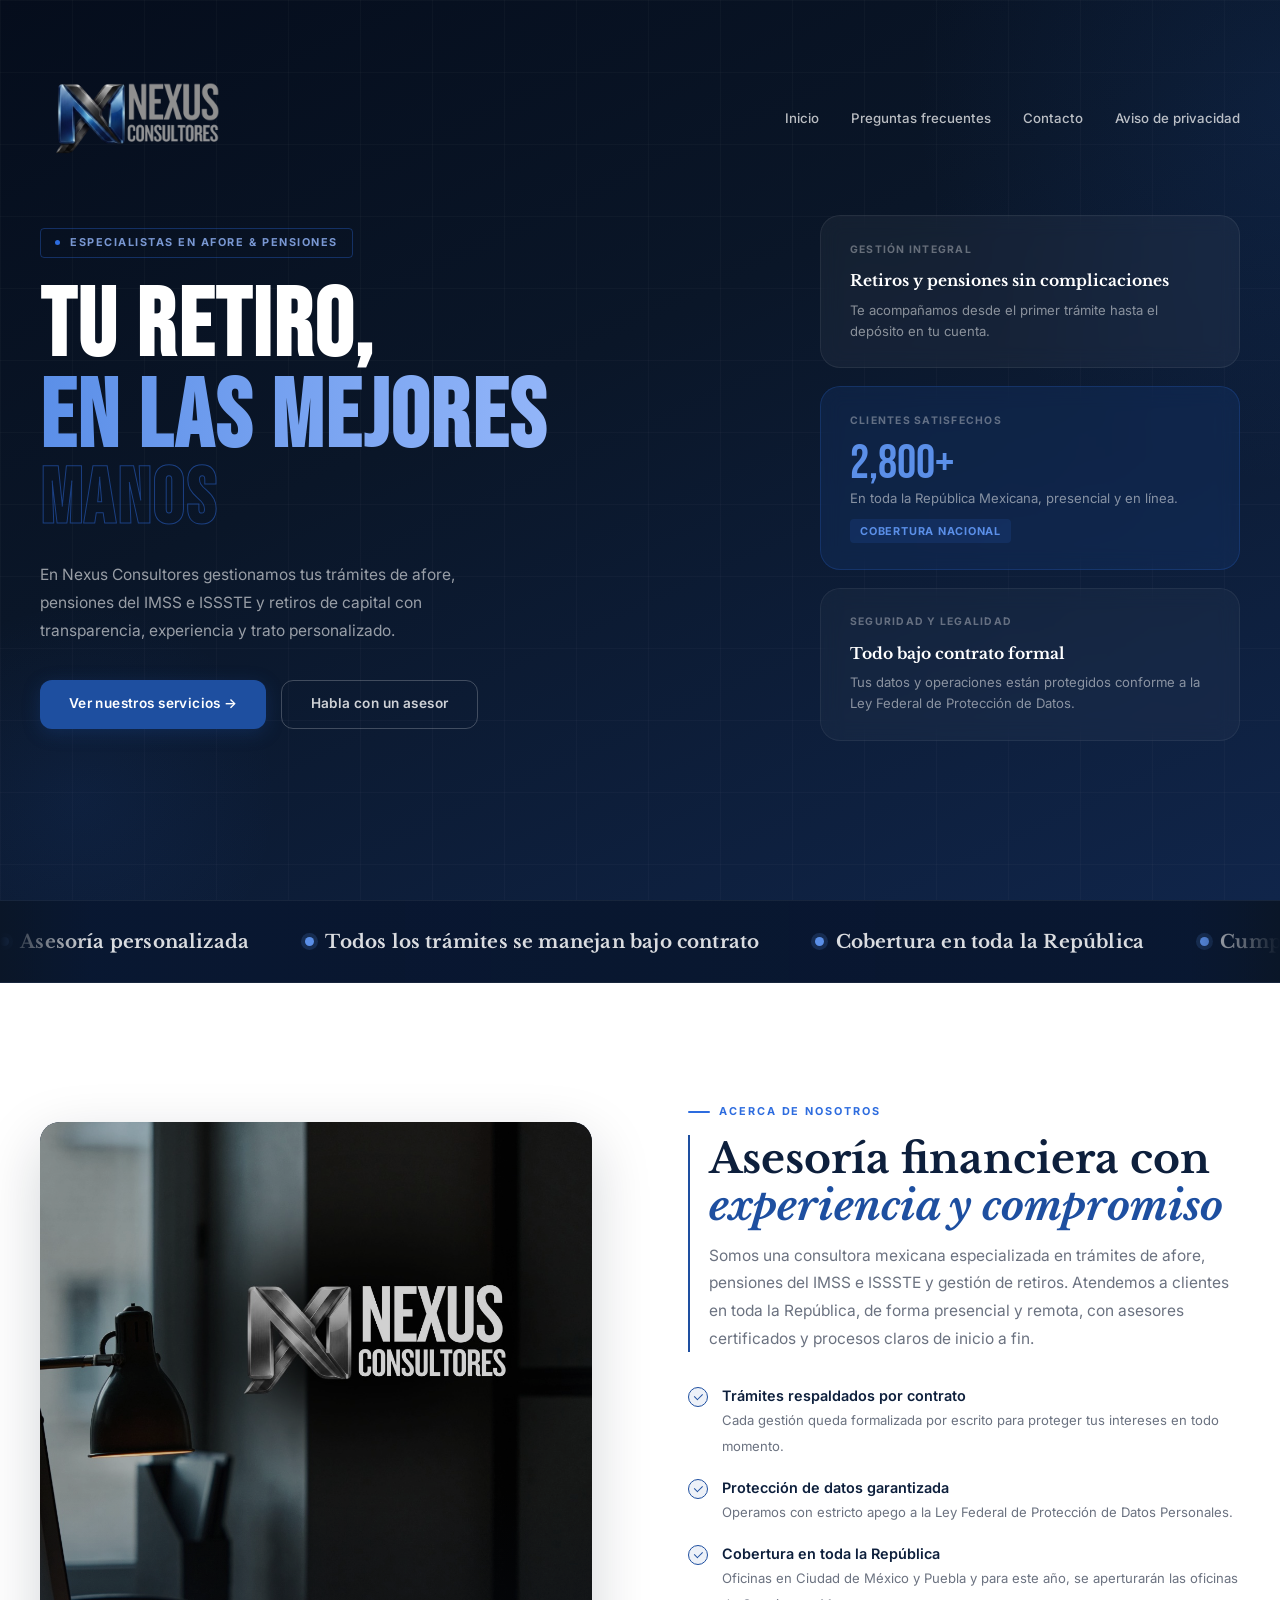
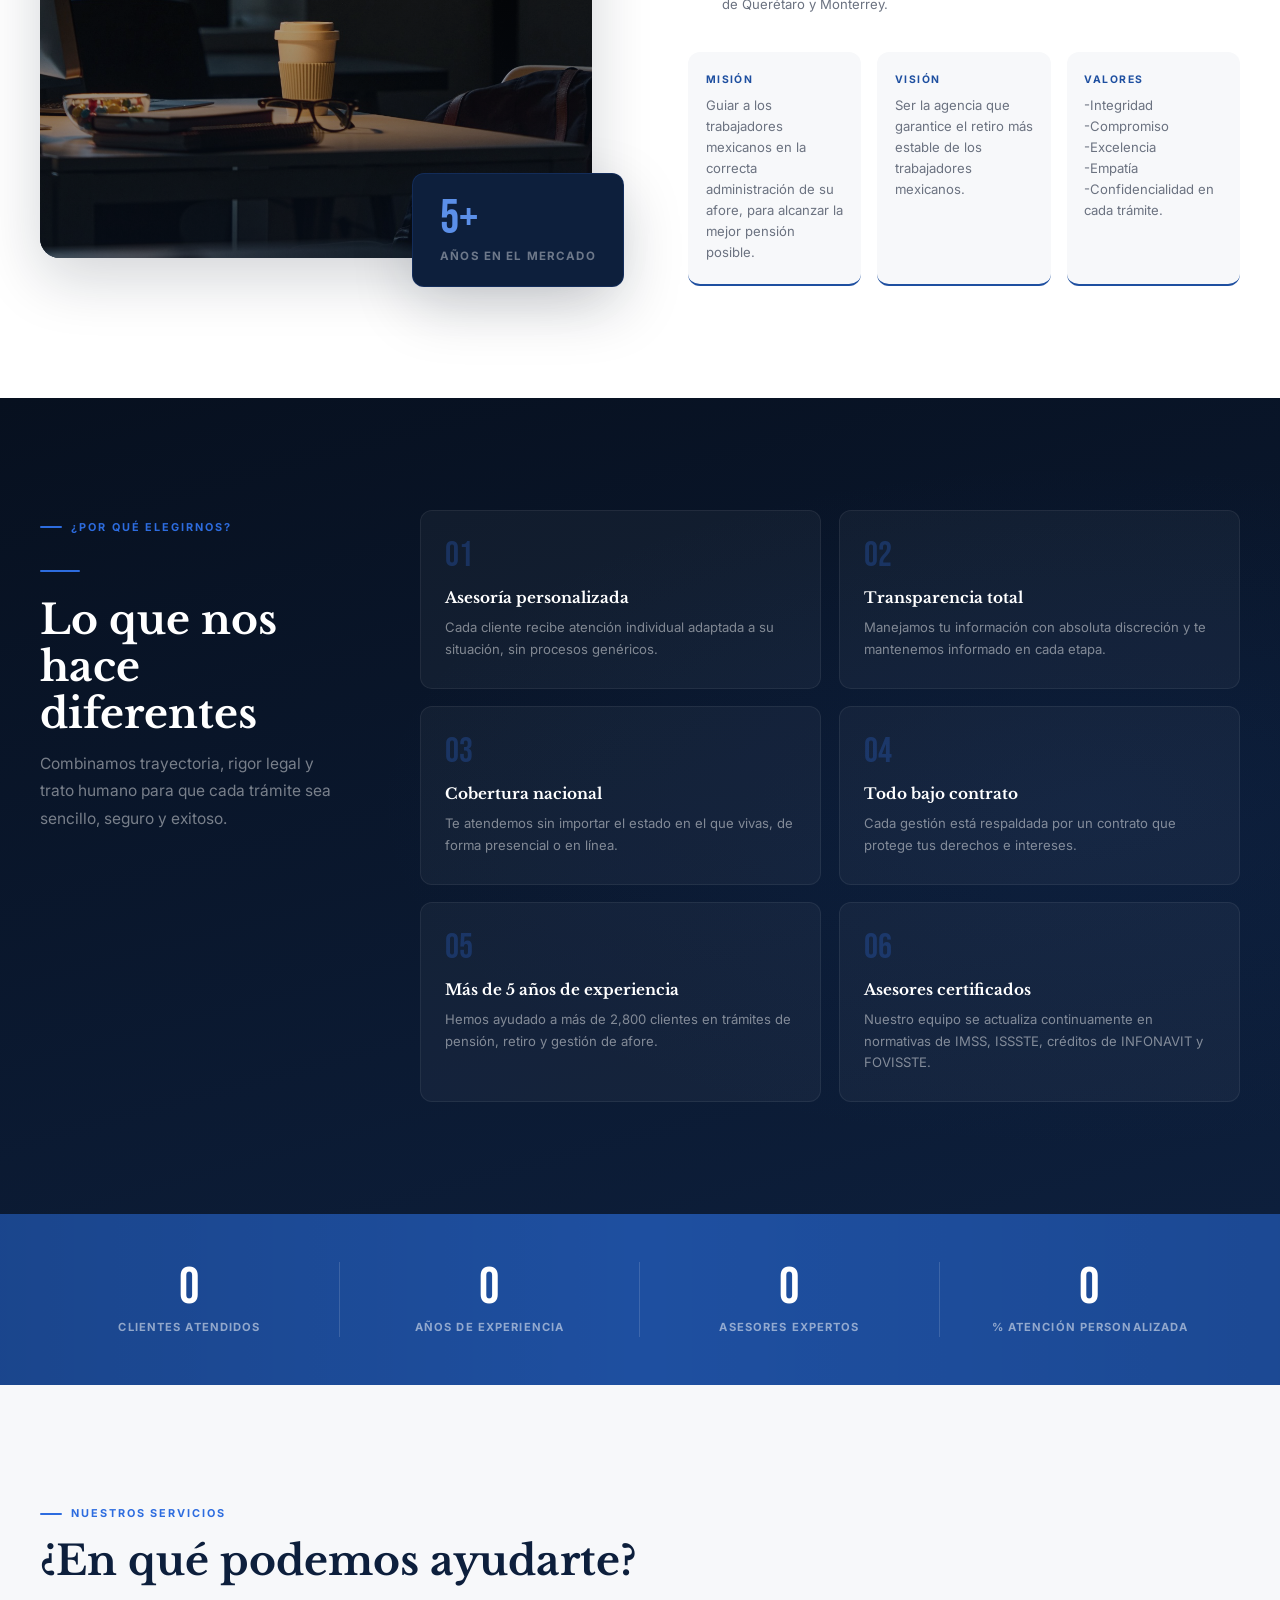
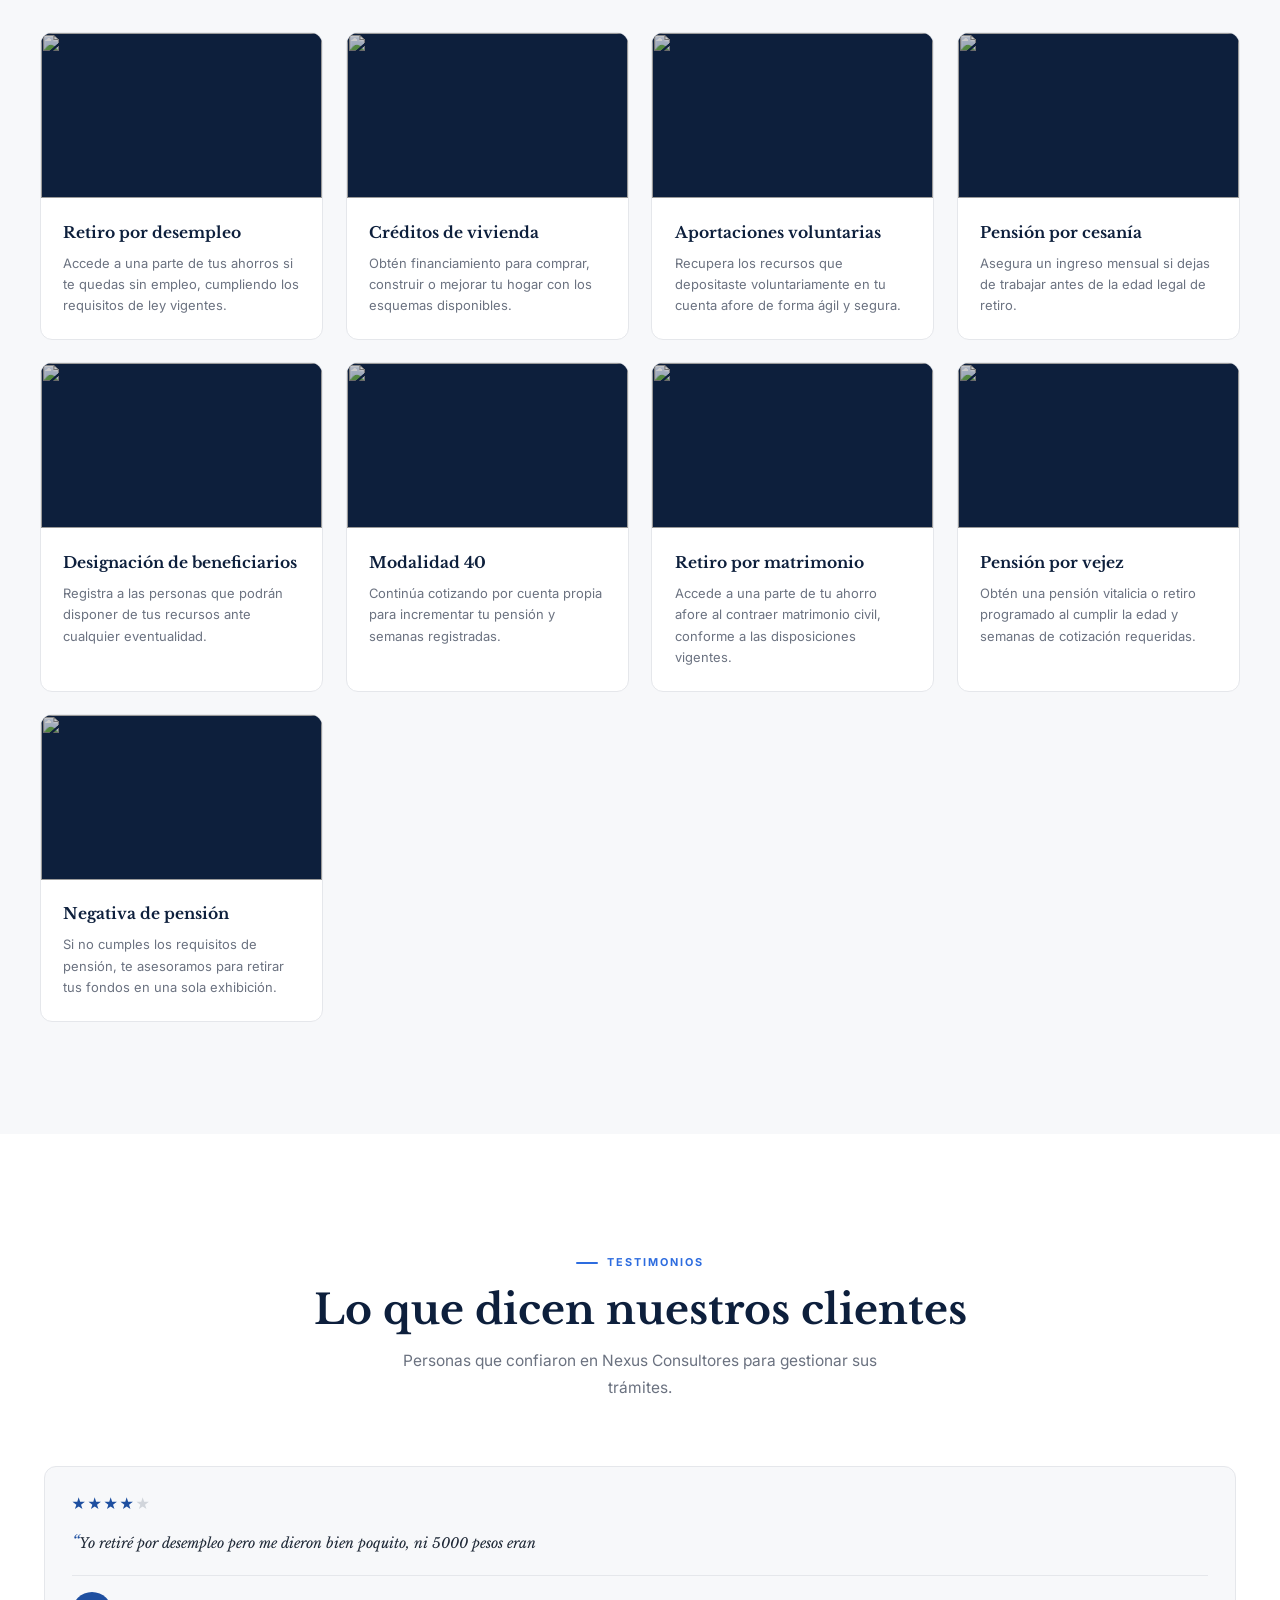
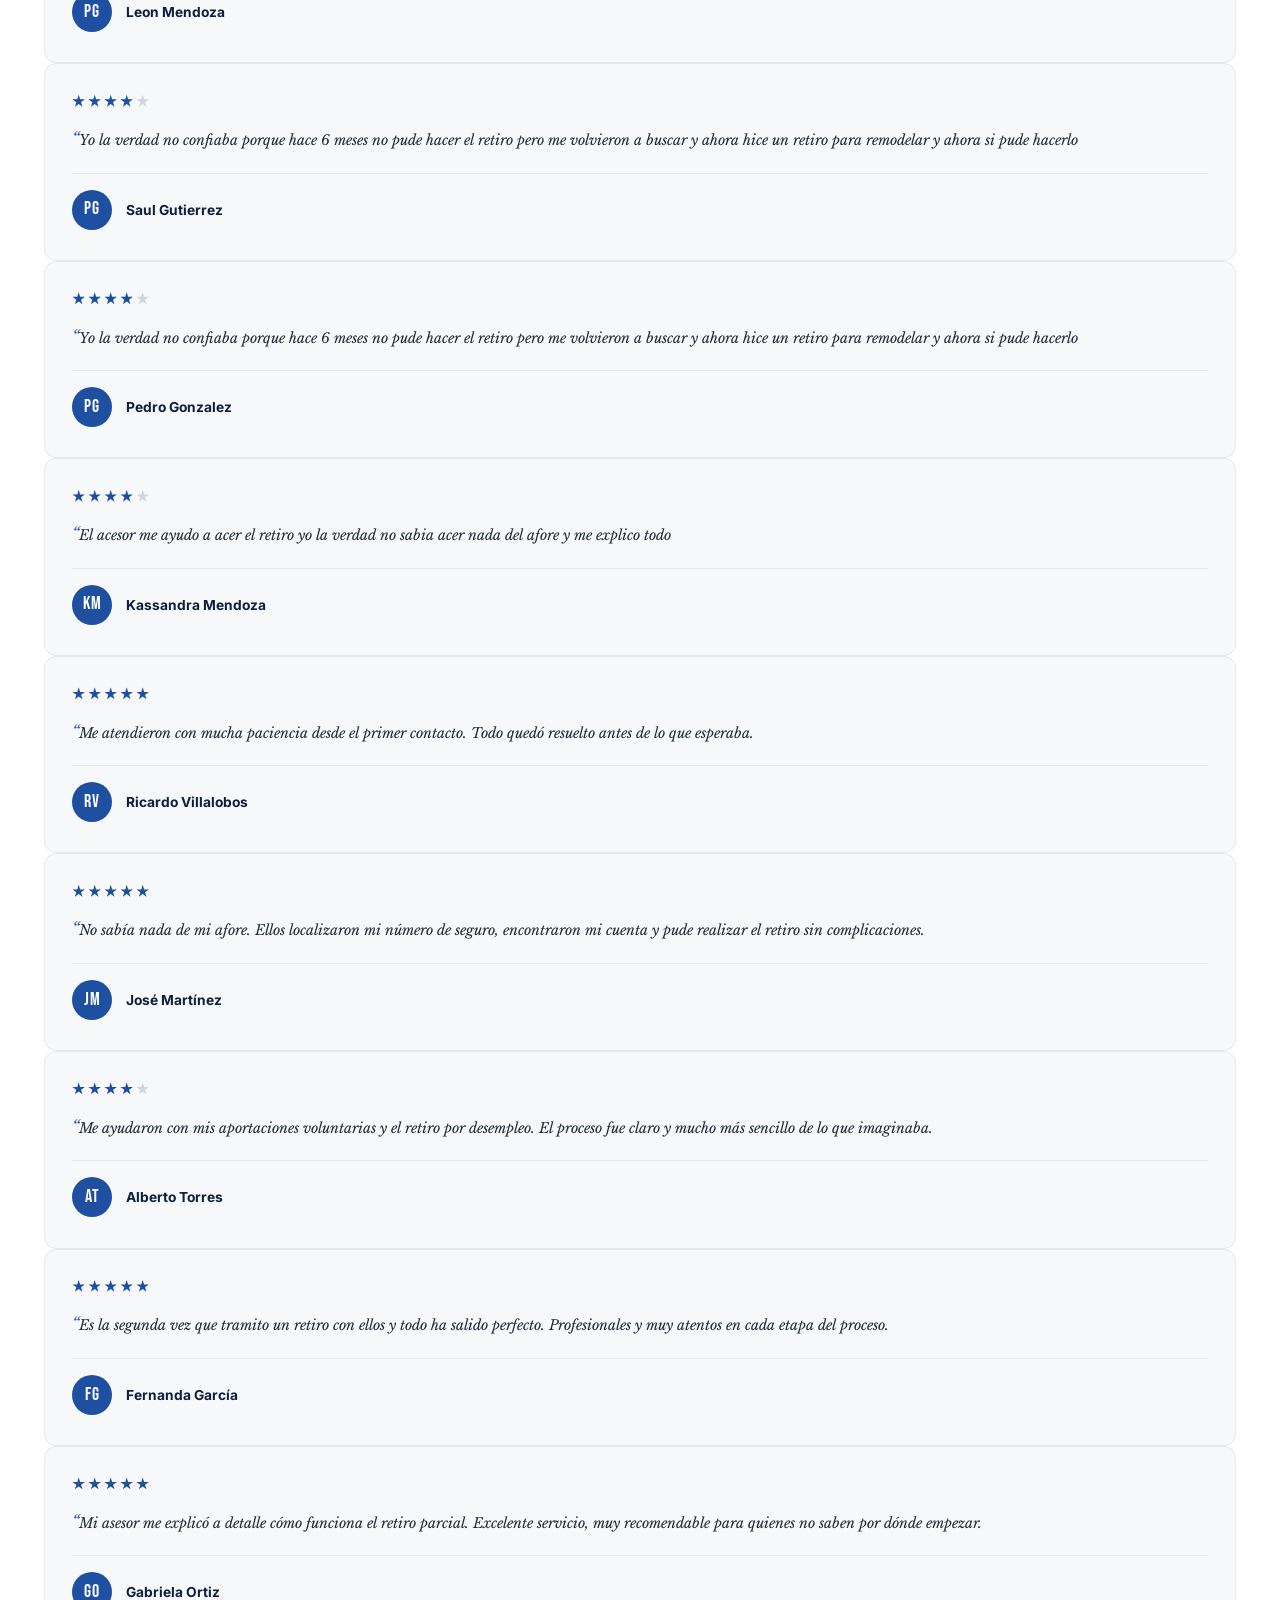
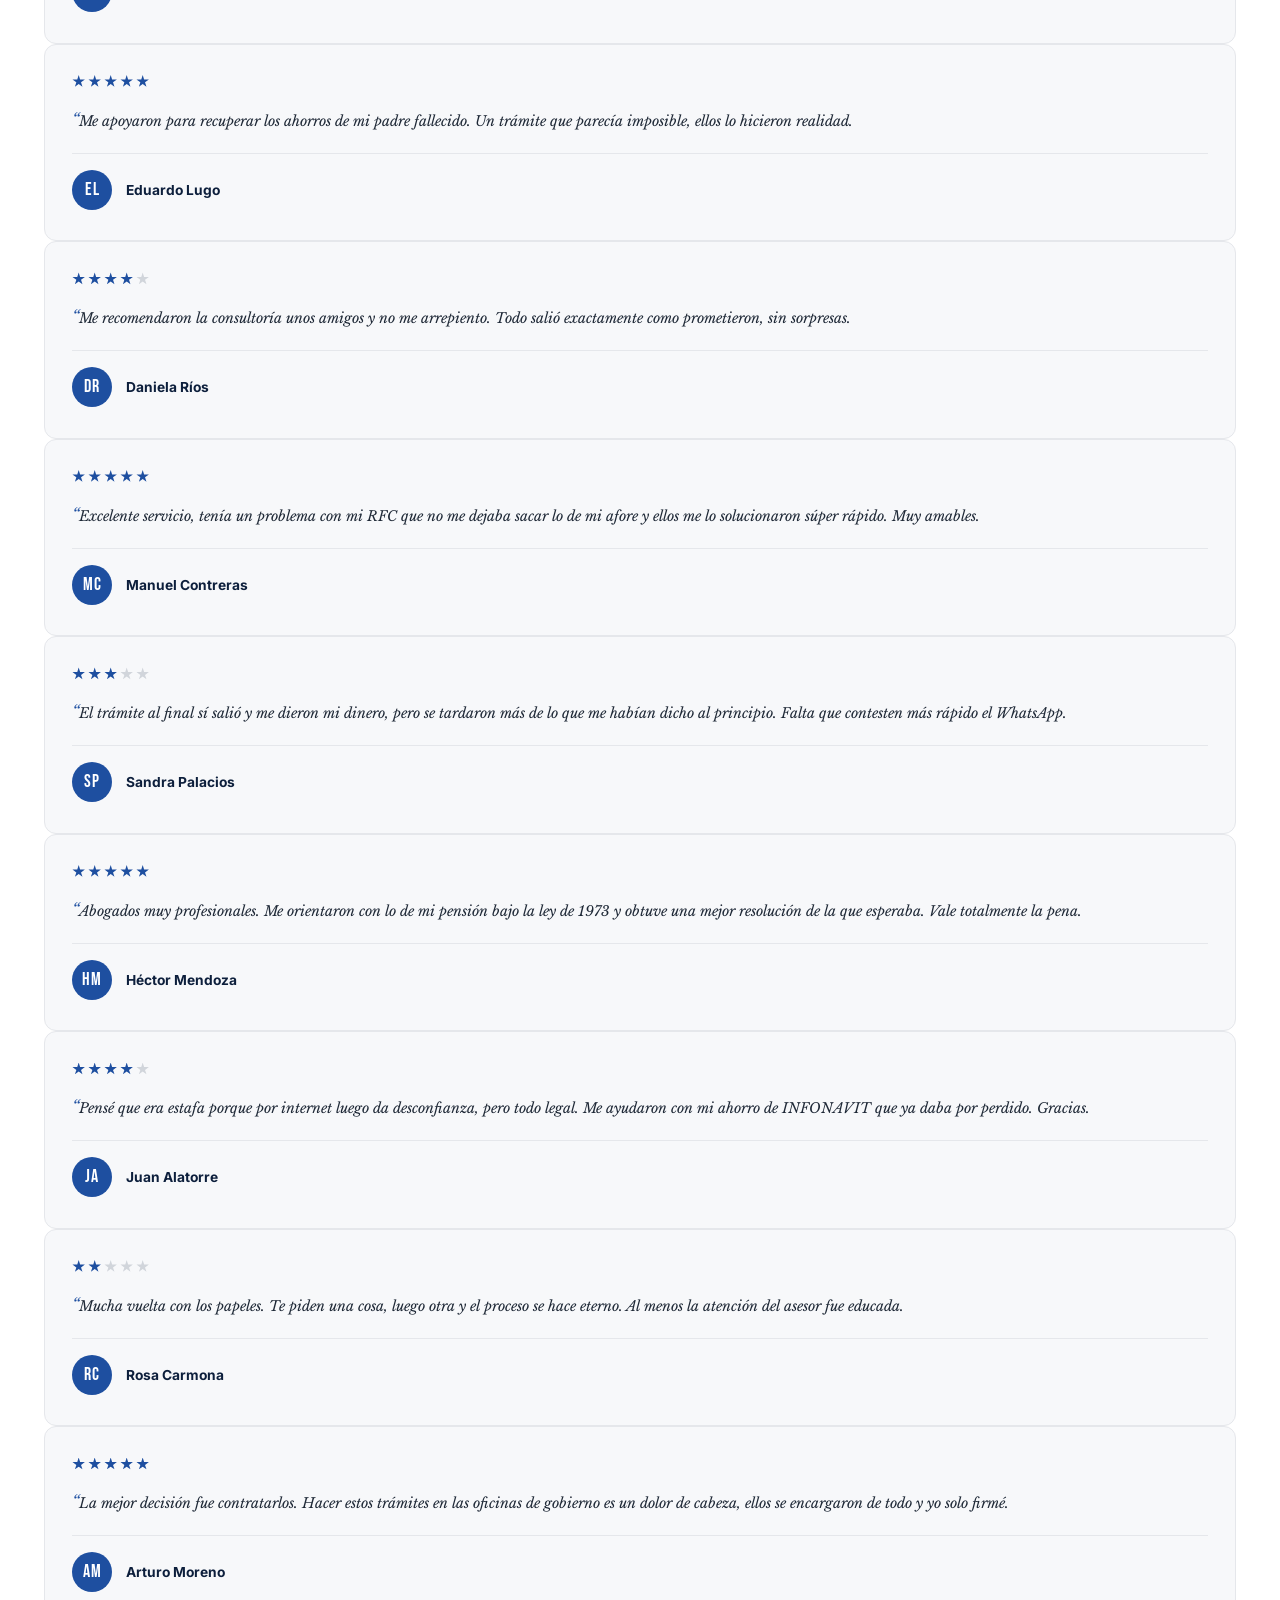
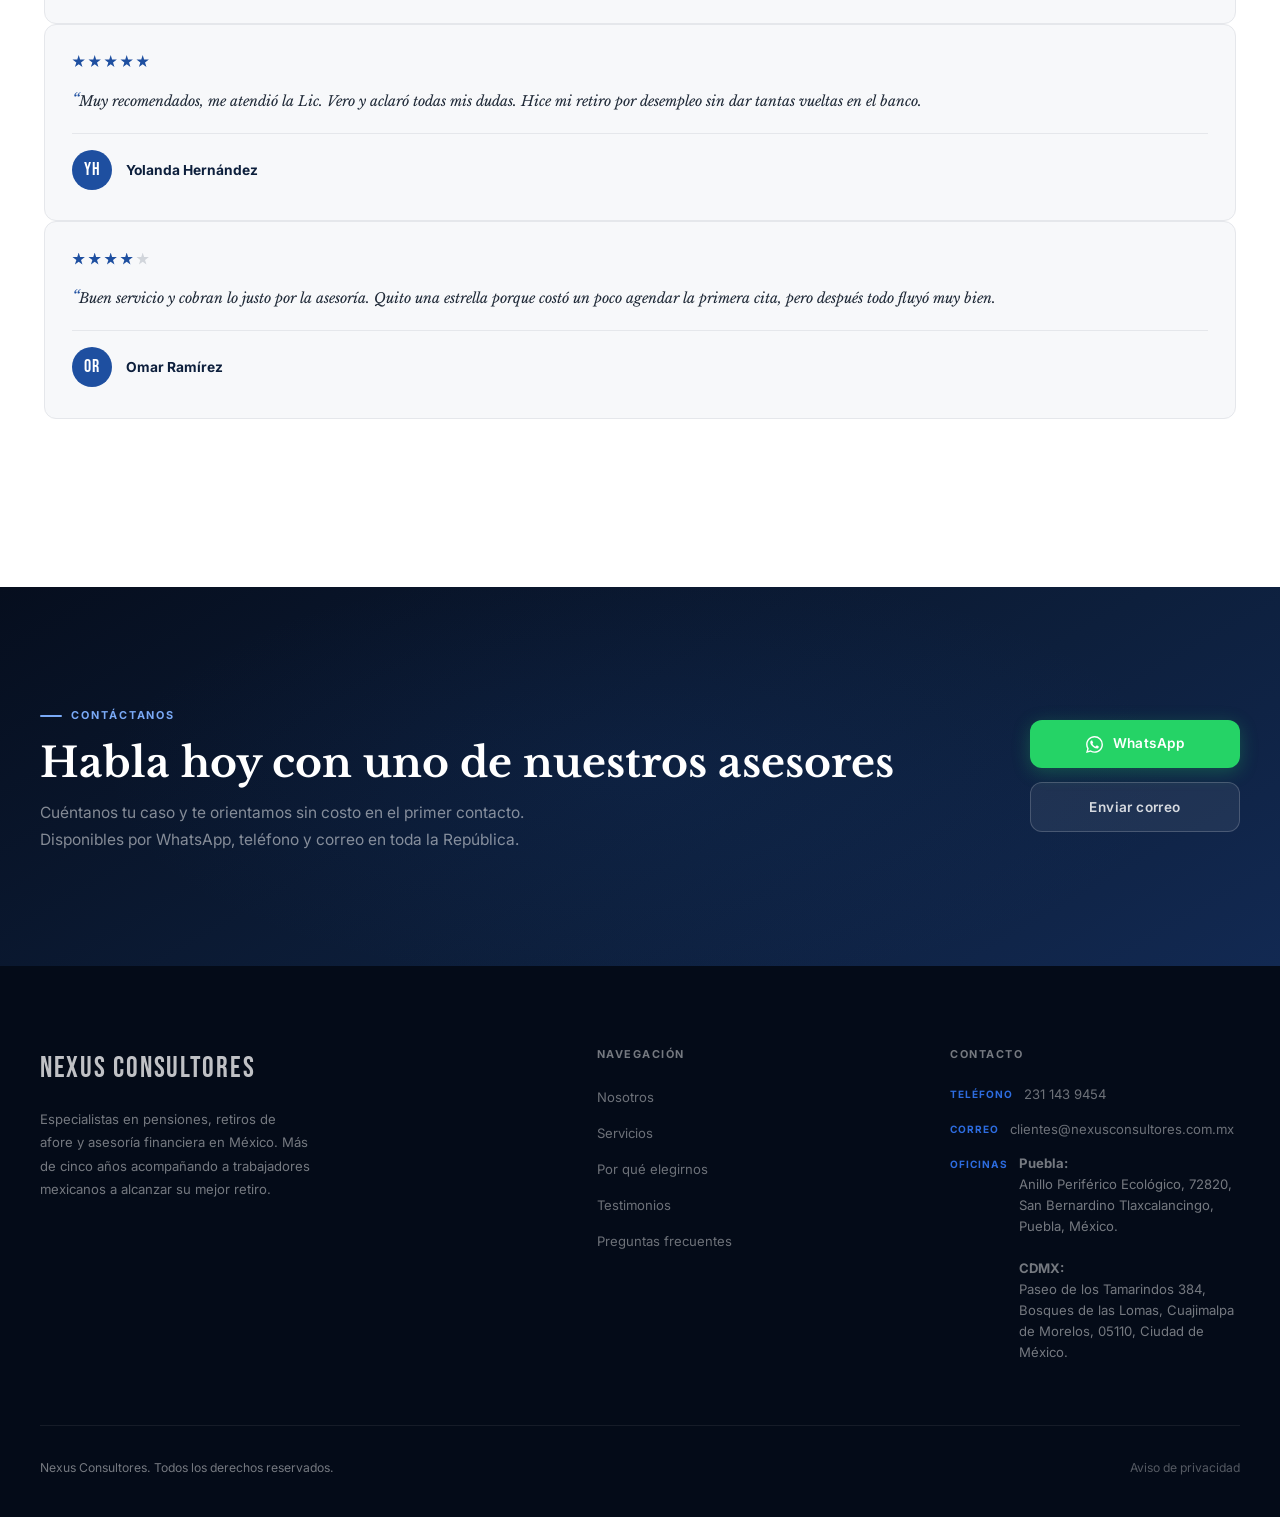
==== index.html @ bd91055b "nexj1" ====
<!DOCTYPE html>
<html lang="es">

<head>
  <meta charset="UTF-8" />
  <meta name="viewport" content="width=device-width, initial-scale=1.0" />
  <title>Nexus Consultores | Pensiones y Retiros afore</title>
  <meta name="description" content="Especialistas en pensiones, retiros de afore y asesoria financiera en Mexico." />
  <link rel="preconnect" href="https://fonts.googleapis.com" />
  <link rel="preconnect" href="https://fonts.gstatic.com" crossorigin />
  <link href="https://fonts.googleapis.com/css2?family=Bebas+Neue&family=Inter:ital,wght@0,300;0,400;0,500;0,600;0,700;1,400&family=Libre+Baskerville:ital,wght@0,400;0,700;1,400&display=swap" rel="stylesheet" />
  <link rel="stylesheet" href="https://cdnjs.cloudflare.com/ajax/libs/aos/2.3.4/aos.css" />
  <link rel="stylesheet" href="https://cdnjs.cloudflare.com/ajax/libs/Swiper/11.0.5/swiper-bundle.min.css" />
  <link rel="shortcut icon" href="NexFav1.png" type="image/x-icon">

  <style>
    /* =============================================
       VARIABLES & RESET
    ============================================= */
    :root {
      --navy: #0a1628;
      --navy2: #0d1f3c;
      --blue: #1a3a6e;
      --blue-mid: #1e4fa0;
      --blue-lt: #2d6cdf;
      --blue-pale: #5b8fe8;
      --silver: #9ca3af;
      --silver-lt: #d1d5db;
      --charcoal: #1f2937;
      --offwhite: #f7f8fa;
      --white: #ffffff;
      --text: #111827;
      --muted: #6b7280;
      --r: 12px;
      --r-lg: 20px;
      --sh: 0 8px 40px rgba(10,22,40,.12);
      --sh-lg: 0 20px 60px rgba(10,22,40,.18);
    }

    *, *::before, *::after { margin:0; padding:0; box-sizing:border-box }
    html { scroll-behavior:smooth }
    body {
      font-family:'Inter',sans-serif;
      background:var(--offwhite);
      color:var(--text);
      overflow-x:hidden;
      line-height:1.6;
      width:100%;
      max-width:100%;
      position:relative;
    }
    img { max-width:100%; display:block }
    a { text-decoration:none; color:inherit }
    ul { list-style:none }

    html, body {
      width:100%;
      max-width:100%;
      overflow-x:hidden;
      background:#050d1c;
    }

    /* =============================================
       CONTAINER
    ============================================= */
    .container {
      width:94%;
      max-width:1200px;
      margin:0 auto;
    }

    /* =============================================
       UTILITY
    ============================================= */
    .eyebrow {
      display:inline-flex;
      align-items:center;
      gap:.55rem;
      font-size:.68rem;
      font-weight:700;
      letter-spacing:.18em;
      text-transform:uppercase;
      color:var(--blue-lt);
      margin-bottom:.9rem;
    }
    .eyebrow::before {
      content:'';
      width:22px;
      height:2px;
      background:var(--blue-lt);
      border-radius:2px;
      flex-shrink:0;
    }

    .section-title {
      font-family:'Libre Baskerville',serif;
      font-size:clamp(1.8rem,3.2vw,2.6rem);
      font-weight:700;
      line-height:1.15;
      color:var(--navy2);
    }
    .section-title em { font-style:italic; color:var(--blue-mid) }

    .section-sub {
      font-size:.97rem;
      color:var(--muted);
      line-height:1.78;
      max-width:540px;
      margin-top:.8rem;
    }

    .btn-primary {
      display:inline-flex;
      align-items:center;
      gap:.45rem;
      background:var(--blue-mid);
      color:var(--white);
      font-weight:600;
      font-size:.85rem;
      letter-spacing:.03em;
      padding:.8rem 1.8rem;
      border-radius:var(--r);
      border:none;
      cursor:pointer;
      transition:background .2s, transform .2s, box-shadow .2s;
      box-shadow:0 4px 18px rgba(30,79,160,.28);
    }
    .btn-primary:hover {
      background:var(--blue-lt);
      transform:translateY(-2px);
      box-shadow:0 8px 28px rgba(30,79,160,.38);
    }

    .btn-ghost {
      display:inline-flex;
      align-items:center;
      gap:.45rem;
      background:transparent;
      color:rgba(255,255,255,.8);
      font-weight:600;
      font-size:.85rem;
      letter-spacing:.03em;
      padding:.78rem 1.8rem;
      border-radius:var(--r);
      border:1px solid rgba(255,255,255,.22);
      cursor:pointer;
      transition:background .2s, border-color .2s;
    }
    .btn-ghost:hover {
      background:rgba(255,255,255,.07);
      border-color:rgba(255,255,255,.45);
    }

    /* =============================================
       NAV
    ============================================= */
    #navbar {
      position:fixed;
      top:0; left:0; right:0;
      z-index:999;
      padding:1.1rem 0;
      transition:background .35s, box-shadow .35s, padding .3s;
      width:100%;
      max-width:100%;
      overflow-x:hidden;
    }
    #navbar.scrolled {
      background:rgba(8,16,32,.96);
      backdrop-filter:blur(16px);
      box-shadow:0 1px 0 rgba(255,255,255,.05), 0 4px 24px rgba(0,0,0,.3);
      padding:.72rem 0;
    }

    .nav-inner {
      display:flex;
      align-items:center;
      justify-content:space-between;
    }

    .nav-logo img {
      height:44px;
      width:auto;
      filter:none;
    }

    .nav-links {
      display:flex;
      gap:2rem;
      align-items:center;
    }
    .nav-links a {
      font-size:.83rem;
      font-weight:500;
      color:rgba(255,255,255,.72);
      transition:color .2s;
      position:relative;
    }
    .nav-links a::after {
      content:'';
      position:absolute;
      bottom:-3px; left:0; right:0;
      height:1.5px;
      background:var(--blue-lt);
      transform:scaleX(0);
      transform-origin:left;
      transition:transform .25s;
    }
    .nav-links a:hover { color:var(--white) }
    .nav-links a:hover::after { transform:scaleX(1) }

    .nav-cta {
      background:var(--blue-mid) !important;
      color:var(--white) !important;
      padding:.48rem 1.2rem !important;
      border-radius:var(--r) !important;
      font-weight:600 !important;
    }
    .nav-cta::after { display:none !important }
    .nav-cta:hover { background:var(--blue-lt) !important }

    /* =============================================
       HAMBURGER
    ============================================= */
    .hamburger {
      display:none;
      flex-direction:column;
      justify-content:center;
      align-items:center;
      gap:5px;
      width:44px;
      height:44px;
      cursor:pointer;
      background:rgba(255,255,255,.05);
      border:1px solid rgba(255,255,255,.12);
      border-radius:10px;
      padding:0;
      position:relative;
      z-index:1001;
      transition:background .25s, border-color .25s;
    }
    .hamburger:hover {
      background:rgba(255,255,255,.09);
      border-color:rgba(255,255,255,.22);
    }
    .hamburger span {
      display:block;
      width:22px;
      height:2px;
      background:var(--white);
      border-radius:2px;
      transition:transform .32s cubic-bezier(.65,0,.35,1), opacity .2s, width .25s;
    }
    .hamburger.active span:nth-child(1) { transform:translateY(7px) rotate(45deg) }
    .hamburger.active span:nth-child(2) { opacity:0; width:0 }
    .hamburger.active span:nth-child(3) { transform:translateY(-7px) rotate(-45deg) }

    /* =============================================
       MOBILE MENU — off-canvas panel
    ============================================= */
    .mob-overlay {
      display:none;
      position:fixed;
      inset:0;
      z-index:998;
      background:rgba(4,9,20,.6);
      backdrop-filter:blur(3px);
      opacity:0;
      transition:opacity .35s ease;
    }
    .mob-overlay.open { display:block; opacity:1 }

    .mob-menu {
      position:fixed;
      top:0; right:0; bottom:0;
      z-index:999;
      width:min(360px,84vw);
      background:linear-gradient(165deg,#0a1628 0%,#0d1f3c 100%);
      border-left:1px solid rgba(255,255,255,.08);
      box-shadow:-20px 0 60px rgba(0,0,0,.45);
      display:flex;
      flex-direction:column;
      padding:2.2rem 2rem 2.4rem;
      transform:translateX(100%);
      transition:transform .4s cubic-bezier(.65,0,.35,1);
    }
    .mob-menu.open { transform:translateX(0) }

    .mob-menu-head {
      display:flex;
      align-items:center;
      justify-content:space-between;
      margin-bottom:2.8rem;
    }
    .mob-menu-head img { height:34px; width:auto }

    .mob-close {
      background:rgba(255,255,255,.05);
      border:1px solid rgba(255,255,255,.12);
      border-radius:8px;
      width:34px; height:34px;
      color:rgba(255,255,255,.6);
      font-size:1rem;
      cursor:pointer;
      display:flex;
      align-items:center;
      justify-content:center;
      transition:background .2s, color .2s, border-color .2s;
    }
    .mob-close:hover {
      background:rgba(255,255,255,.1);
      color:var(--white);
      border-color:rgba(255,255,255,.25);
    }

    .mob-menu nav { display:flex; flex-direction:column; flex:1 }

    .mob-menu .mml {
      display:flex;
      align-items:center;
      justify-content:space-between;
      font-family:'Inter',sans-serif;
      font-size:1.02rem;
      font-weight:600;
      color:rgba(255,255,255,.82);
      padding:1.05rem 0;
      border-bottom:1px solid rgba(255,255,255,.07);
      opacity:0;
      transform:translateX(18px);
      transition:color .2s, transform .45s ease, opacity .45s ease;
    }
    .mob-menu.open .mml { opacity:1; transform:translateX(0) }
    .mob-menu.open .mml:nth-child(1) { transition-delay:.08s }
    .mob-menu.open .mml:nth-child(2) { transition-delay:.14s }
    .mob-menu.open .mml:nth-child(3) { transition-delay:.2s }
    .mob-menu.open .mml:nth-child(4) { transition-delay:.26s }
    .mob-menu .mml::after {
      content:'\2192';
      color:var(--blue-pale);
      font-size:.85rem;
      opacity:0;
      transform:translateX(-4px);
      transition:opacity .2s, transform .2s;
    }
    .mob-menu .mml:hover { color:var(--white) }
    .mob-menu .mml:hover::after { opacity:1; transform:translateX(0) }
    .mob-menu .mml.mob-cta {
      margin-top:1.4rem;
      border-bottom:none;
      background:var(--blue-mid);
      color:var(--white);
      border-radius:10px;
      padding:.95rem 1.1rem;
      justify-content:center;
      gap:.5rem;
    }
    .mob-menu .mml.mob-cta::after { content:'' }

    .mob-menu-foot {
      padding-top:1.6rem;
      border-top:1px solid rgba(255,255,255,.07);
      font-size:.78rem;
      color:rgba(255,255,255,.38);
      opacity:0;
      transition:opacity .45s ease .32s;
    }
    .mob-menu.open .mob-menu-foot { opacity:1 }
    .mob-menu-foot a { color:rgba(255,255,255,.55) }

    /* =============================================
       STRIP
    ============================================= */
    .strip {
      position:relative;
      overflow:hidden;
      padding:1.6rem 0;
      background:linear-gradient(90deg,
        rgba(30,79,160,.16) 0%,
        rgba(45,108,223,.10) 50%,
        rgba(30,79,160,.16) 100%);
      border-top:1px solid rgba(255,255,255,.06);
      border-bottom:1px solid rgba(255,255,255,.06);
      width:100%;
      max-width:100%;
    }
    .strip-track {
      display:flex;
      width:max-content;
      animation:stripScroll 32s linear infinite;
    }
    .strip-row {
      display:flex;
      align-items:center;
      gap:3.5rem;
      padding-right:3.5rem;
      flex-shrink:0;
    }
    .strip-item {
      display:flex;
      align-items:center;
      gap:.7rem;
      font-family:'Libre Baskerville',serif;
      font-size:1.15rem;
      font-weight:700;
      color:rgba(255,255,255,.85);
      white-space:nowrap;
      letter-spacing:.01em;
    }
    .strip-dot {
      width:9px; height:9px;
      border-radius:50%;
      background:var(--blue-pale);
      box-shadow:0 0 0 4px rgba(91,143,232,.18);
      flex-shrink:0;
    }
    .strip-fade {
      position:absolute;
      top:0; bottom:0;
      width:90px;
      z-index:2;
      pointer-events:none;
    }
    .strip-fade-l { left:0; background:linear-gradient(90deg,#0a1628,transparent) }
    .strip-fade-r { right:0; background:linear-gradient(270deg,#0a1628,transparent) }

    @keyframes stripScroll {
      from { transform:translateX(0) }
      to   { transform:translateX(-50%) }
    }

    /* =============================================
       HERO
    ============================================= */
    #hero {
      min-height:100vh;
      background:linear-gradient(155deg,#050d1c 0%,#0a1628 42%,#10254a 100%);
      position:relative;
      overflow:hidden;
      display:flex;
      align-items:center;
      width:100%;
      max-width:100%;
    }
    .hero-grid-bg {
      position:absolute;
      inset:0;
      background-image:
        linear-gradient(rgba(255,255,255,.022) 1px, transparent 1px),
        linear-gradient(90deg, rgba(255,255,255,.022) 1px, transparent 1px);
      background-size:72px 72px;
    }
    .hero-glow {
      position:absolute;
      border-radius:50%;
      pointer-events:none;
    }
    .hero-glow-1 {
      width:800px; height:800px;
      background:radial-gradient(circle,rgba(30,79,160,.16) 0%,transparent 68%);
      top:-300px;
      right:-420px;
    }
    .hero-glow-2 {
      width:400px; height:400px;
      background:radial-gradient(circle,rgba(45,108,223,.08) 0%,transparent 70%);
      bottom:-100px;
      left:-120px;
    }
    .hero-inner {
      position:relative;
      z-index:2;
      display:grid;
      grid-template-columns:1fr 420px;
      gap:4.5rem;
      align-items:center;
      padding:8.5rem 0 5rem;
    }
    .hero-label {
      display:inline-flex;
      align-items:center;
      gap:.6rem;
      border:1px solid rgba(45,108,223,.35);
      border-radius:4px;
      padding:.32rem .9rem;
      font-size:.68rem;
      font-weight:700;
      letter-spacing:.14em;
      text-transform:uppercase;
      color:rgba(150,185,255,.8);
      margin-bottom:1.5rem;
    }
    .hero-dot {
      width:5px; height:5px;
      border-radius:50%;
      background:var(--blue-lt);
      animation:blink 2s ease-in-out infinite;
    }
    @keyframes blink {
      0%,100% { opacity:1 }
      50%      { opacity:.25 }
    }
    .hero-h1 {
      font-family:'Bebas Neue',sans-serif;
      font-size:clamp(3.8rem,7.5vw,6rem);
      color:var(--white);
      line-height:.95;
      letter-spacing:.025em;
      margin-bottom:1.5rem;
    }
    .hero-h1 .l2 {
      display:block;
      background:linear-gradient(90deg,var(--blue-pale),#a8c4ff);
      -webkit-background-clip:text;
      -webkit-text-fill-color:transparent;
    }
    .hero-h1 .l3 {
      display:block;
      color:transparent;
      -webkit-text-stroke:1px rgba(45,108,223,.5);
      font-size:80%;
    }
    .hero-p {
      font-size:.97rem;
      color:rgba(255,255,255,.58);
      line-height:1.8;
      max-width:470px;
      margin-bottom:2.2rem;
    }
    .hero-btns { display:flex; gap:.9rem; flex-wrap:wrap }

    /* hero right cards */
    .hero-right { display:flex; flex-direction:column; gap:1.1rem }
    .hcard {
      border-radius:var(--r-lg);
      padding:1.6rem 1.8rem;
      backdrop-filter:blur(10px);
      transition:transform .3s;
    }
    .hcard:hover { transform:translateX(-5px) }
    .hcard.c1 { background:rgba(255,255,255,.045); border:1px solid rgba(255,255,255,.07) }
    .hcard.c2 { background:rgba(30,79,160,.18); border:1px solid rgba(45,108,223,.22) }
    .hcard.c3 { background:rgba(255,255,255,.03); border:1px solid rgba(255,255,255,.06) }
    .hcard-tag {
      font-size:.65rem;
      font-weight:700;
      letter-spacing:.12em;
      text-transform:uppercase;
      color:rgba(255,255,255,.35);
      margin-bottom:.7rem;
    }
    .hcard h3 {
      font-family:'Libre Baskerville',serif;
      font-size:.97rem;
      color:var(--white);
      margin-bottom:.35rem;
    }
    .hcard p { font-size:.82rem; color:rgba(255,255,255,.5); line-height:1.6 }
    .hcard-big {
      font-family:'Bebas Neue',sans-serif;
      font-size:3rem;
      color:var(--blue-pale);
      line-height:1;
      margin-top:.5rem;
    }
    .hcard-badge {
      display:inline-block;
      margin-top:.6rem;
      font-size:.68rem;
      font-weight:700;
      letter-spacing:.07em;
      text-transform:uppercase;
      color:var(--blue-pale);
      background:rgba(45,108,223,.14);
      padding:.22rem .65rem;
      border-radius:4px;
    }

    /* =============================================
       ABOUT
    ============================================= */
    #about { padding:7rem 0; background:var(--white) }
    .about-grid {
      display:grid;
      grid-template-columns:1fr 1fr;
      gap:6rem;
      align-items:center;
    }
    .about-img-wrap { position:relative }
    .about-frame {
      border-radius:var(--r-lg);
      overflow:hidden;
      aspect-ratio:3/4;
      background:var(--navy2);
      box-shadow:var(--sh-lg);
      position:relative;
    }
    .about-frame img {
      width:100%; height:100%;
      object-fit:cover;
      filter:brightness(.82) saturate(.88);
    }
    .about-frame::after {
      content:'';
      position:absolute;
      inset:0;
      background:linear-gradient(to top,rgba(10,22,40,.5) 0%,transparent 50%);
    }
    .about-badge {
      position:absolute;
      bottom:-1.8rem;
      right:-2rem;
      background:var(--navy2);
      border-radius:var(--r);
      padding:1.3rem 1.7rem;
      box-shadow:var(--sh-lg);
      border:1px solid rgba(45,108,223,.18);
    }
    .ab-n {
      font-family:'Bebas Neue',sans-serif;
      font-size:3rem;
      color:var(--blue-pale);
      line-height:1;
    }
    .ab-l {
      font-size:.72rem;
      font-weight:700;
      letter-spacing:.1em;
      text-transform:uppercase;
      color:rgba(255,255,255,.4);
      margin-top:.25rem;
    }
    .about-text {
      padding-left:1.2rem;
      border-left:2.5px solid var(--blue-mid);
    }
    .about-checks {
      margin-top:2rem;
      display:flex;
      flex-direction:column;
      gap:1.1rem;
    }
    .acheck {
      display:grid;
      grid-template-columns:20px 1fr;
      gap:.85rem;
      align-items:flex-start;
    }
    .acheck-ico {
      width:20px; height:20px;
      border-radius:50%;
      border:1.5px solid var(--blue-mid);
      background:rgba(30,79,160,.08);
      display:flex;
      align-items:center;
      justify-content:center;
      flex-shrink:0;
      margin-top:.18rem;
    }
    .acheck-ico::after {
      content:'';
      display:block;
      width:4.5px; height:8px;
      border-right:1.5px solid var(--blue-mid);
      border-bottom:1.5px solid var(--blue-mid);
      transform:rotate(45deg) translate(-1px,-1px);
    }
    .acheck strong { display:block; font-size:.9rem; font-weight:600; color:var(--navy2) }
    .acheck span { font-size:.82rem; color:var(--muted) }

    .mvv {
      display:grid;
      grid-template-columns:repeat(3,1fr);
      gap:1rem;
      margin-top:2.2rem;
    }
    .mvv-item {
      background:var(--offwhite);
      border-radius:var(--r);
      padding:1.3rem 1.1rem;
      border-bottom:2px solid var(--blue-mid);
    }
    .mvv-lbl {
      font-size:.65rem;
      font-weight:700;
      letter-spacing:.14em;
      text-transform:uppercase;
      color:var(--blue-mid);
      margin-bottom:.4rem;
    }
    .mvv-item p { font-size:.82rem; color:var(--muted); line-height:1.6 }

    /* =============================================
       WHY
    ============================================= */
    #why {
      padding:7rem 0;
      background:linear-gradient(165deg,#07101f 0%,#0d1f3c 100%);
      position:relative;
      overflow:hidden;
    }
    #why::before {
      content:'';
      position:absolute;
      inset:0;
      background:radial-gradient(ellipse 80% 60% at 85% 50%,rgba(30,79,160,.1) 0%,transparent 70%);
      pointer-events:none;
    }
    .why-layout {
      position:relative;
      z-index:1;
      display:grid;
      grid-template-columns:300px 1fr;
      gap:5rem;
      align-items:start;
    }
    .wline {
      width:40px; height:2px;
      background:var(--blue-lt);
      border-radius:2px;
      margin:1.2rem 0 1.5rem;
    }
    .why-grid {
      display:grid;
      grid-template-columns:repeat(2,1fr);
      gap:1.1rem;
    }
    .wcard {
      background:rgba(255,255,255,.038);
      border:1px solid rgba(255,255,255,.065);
      border-radius:var(--r);
      padding:1.7rem 1.5rem;
      transition:background .25s, border-color .25s, transform .25s;
    }
    .wcard:hover {
      background:rgba(30,79,160,.14);
      border-color:rgba(45,108,223,.28);
      transform:translateY(-3px);
    }
    .wcard-n {
      font-family:'Bebas Neue',sans-serif;
      font-size:2.2rem;
      color:rgba(45,108,223,.28);
      line-height:1;
      margin-bottom:.8rem;
      transition:color .25s;
    }
    .wcard:hover .wcard-n { color:rgba(45,108,223,.55) }
    .wcard h4 {
      font-family:'Libre Baskerville',serif;
      font-size:.95rem;
      font-weight:700;
      color:var(--white);
      margin-bottom:.4rem;
    }
    .wcard p { font-size:.82rem; color:rgba(255,255,255,.47); line-height:1.65 }

    /* =============================================
       STATS
    ============================================= */
    .stats-bar {
      background:var(--blue-mid);
      padding:3rem 0;
      position:relative;
      overflow:hidden;
    }
    .stats-bar::before {
      content:'';
      position:absolute;
      inset:0;
      background:linear-gradient(90deg,rgba(0,0,0,.12) 0%,transparent 50%,rgba(0,0,0,.08) 100%);
    }
    .stats-row {
      position:relative;
      z-index:1;
      display:grid;
      grid-template-columns:repeat(4,1fr);
    }
    .stat-item {
      text-align:center;
      padding:0 1.5rem;
      border-right:1px solid rgba(255,255,255,.14);
    }
    .stat-item:last-child { border-right:none }
    .stat-n {
      font-family:'Bebas Neue',sans-serif;
      font-size:3.2rem;
      letter-spacing:.02em;
      color:var(--white);
      line-height:1;
    }
    .stat-l {
      font-size:.7rem;
      font-weight:700;
      letter-spacing:.1em;
      text-transform:uppercase;
      color:rgba(255,255,255,.52);
      margin-top:.35rem;
    }

    /* =============================================
       SERVICES
    ============================================= */
    #services { padding:7rem 0; background:var(--offwhite) }
    .svc-hd {
      display:flex;
      justify-content:space-between;
      align-items:flex-end;
      margin-bottom:3rem;
    }
    .svc-grid {
      display:grid;
      grid-template-columns:repeat(auto-fill,minmax(265px,1fr));
      gap:1.4rem;
    }
    .svc-card {
      background:var(--white);
      border-radius:var(--r);
      overflow:hidden;
      border:1px solid #e5e7eb;
      transition:box-shadow .25s, transform .25s, border-color .25s;
    }
    .svc-card:hover {
      box-shadow:var(--sh-lg);
      transform:translateY(-4px);
      border-color:rgba(30,79,160,.18);
    }
    .svc-img {
      height:165px;
      overflow:hidden;
      position:relative;
      background:var(--navy2);
    }
    .svc-img img {
      width:100%; height:100%;
      object-fit:cover;
      filter:brightness(.8) saturate(.75);
      transition:transform .4s, filter .4s;
    }
    .svc-card:hover .svc-img img {
      transform:scale(1.06);
      filter:brightness(.65) saturate(.65);
    }
    .svc-body { padding:1.4rem }
    .svc-body h4 {
      font-family:'Libre Baskerville',serif;
      font-size:.97rem;
      font-weight:700;
      color:var(--navy2);
      margin-bottom:.45rem;
    }
    .svc-body p { font-size:.81rem; color:var(--muted); line-height:1.65 }

    /* =============================================
       TESTIMONIALS
    ============================================= */
    #testimonials { padding:7rem 0; background:var(--white) }
    .testi-hd { text-align:center; margin-bottom:3rem }
    .testi-hd .section-sub { margin:0 auto; margin-top:.85rem }
    .swiper-testi { padding:1rem .25rem 3.5rem }
    .tcard {
      background:var(--offwhite);
      border:1px solid #e5e7eb;
      border-radius:var(--r);
      padding:1.9rem 1.7rem;
      display:flex;
      flex-direction:column;
      gap:1.1rem;
      height:auto;
    }
    .tstars { display:flex; gap:3px }
    .star {
      width:13px; height:13px;
      background:var(--blue-mid);
      clip-path:polygon(50% 0%,61% 35%,98% 35%,68% 57%,79% 91%,50% 70%,21% 91%,32% 57%,2% 35%,39% 35%);
    }
    .star.empty { background:#d1d5db }
    .ttext {
      font-family:'Libre Baskerville',serif;
      font-size:.88rem;
      color:var(--charcoal);
      line-height:1.75;
      font-style:italic;
      flex:1;
    }
    .ttext::before { content:'\201C'; font-size:1.2em; color:var(--blue-mid) }
    .tauth {
      display:flex;
      align-items:center;
      gap:.85rem;
      border-top:1px solid #e5e7eb;
      padding-top:1rem;
    }
    .tav {
      width:40px; height:40px;
      border-radius:50%;
      background:var(--blue-mid);
      display:flex;
      align-items:center;
      justify-content:center;
      font-family:'Bebas Neue',sans-serif;
      font-size:1.1rem;
      letter-spacing:.04em;
      color:var(--white);
      flex-shrink:0;
    }
    .tname { font-size:.86rem; font-weight:700; color:var(--navy2) }
    .swiper-pagination-bullet { background:var(--silver-lt); opacity:1 }
    .swiper-pagination-bullet-active { background:var(--blue-mid) }

    /* =============================================
       CTA
    ============================================= */
    #cta {
      padding:7rem 0;
      background:linear-gradient(150deg,#060e1e 0%,#0d1f3c 60%,#122952 100%);
      position:relative;
      overflow:hidden;
    }
    #cta::before {
      content:'';
      position:absolute;
      inset:0;
      background:radial-gradient(ellipse 60% 80% at 50% 50%,rgba(30,79,160,.1) 0%,transparent 70%);
    }
    .cta-inner {
      position:relative;
      z-index:1;
      display:grid;
      grid-template-columns:1fr auto;
      gap:4rem;
      align-items:center;
    }
    .cta-inner .section-title { color:var(--white) }
    .cta-inner .section-sub { color:rgba(255,255,255,.5) }
    .cta-inner .eyebrow { color:#7aaaf7 }
    .cta-inner .eyebrow::before { background:#7aaaf7 }
    .cta-btns {
      display:flex;
      flex-direction:column;
      gap:.9rem;
      flex-shrink:0;
      min-width:210px;
    }
    .wa-btn {
      display:inline-flex;
      align-items:center;
      justify-content:center;
      gap:.6rem;
      background:#25d366;
      color:var(--white);
      font-weight:600;
      font-size:.85rem;
      letter-spacing:.03em;
      padding:.82rem 1.7rem;
      border-radius:var(--r);
      box-shadow:0 4px 18px rgba(37,211,102,.28);
      transition:background .2s, transform .2s;
    }
    .wa-btn:hover { background:#1eb359; transform:translateY(-2px) }
    .wa-ico { width:17px; height:17px; fill:currentColor; flex-shrink:0 }
    .email-btn {
      display:inline-flex;
      align-items:center;
      justify-content:center;
      gap:.6rem;
      background:rgba(255,255,255,.07);
      border:1px solid rgba(255,255,255,.18);
      color:rgba(255,255,255,.82);
      font-weight:600;
      font-size:.85rem;
      letter-spacing:.03em;
      padding:.82rem 1.7rem;
      border-radius:var(--r);
      transition:background .2s, border-color .2s;
    }
    .email-btn:hover {
      background:rgba(255,255,255,.11);
      border-color:rgba(255,255,255,.38);
    }

    /* =============================================
       FOOTER
    ============================================= */
    footer {
      background:#040b18;
      color:rgba(255,255,255,.45);
      padding:5rem 0 2.5rem;
    }
    .footer-top {
      display:grid;
      grid-template-columns:1.7fr 1fr 1fr;
      gap:4rem;
      padding-bottom:3rem;
      border-bottom:1px solid rgba(255,255,255,.07);
    }
    .footer-text-logo {
      font-family:'Bebas Neue',sans-serif;
      font-size:1.8rem;
      letter-spacing:.06em;
      color:rgba(255,255,255,.75);
    }
    .footer-brand p {
      font-size:.82rem;
      line-height:1.78;
      margin-top:1rem;
      max-width:270px;
    }
    .footer-col h5 {
      font-size:.68rem;
      font-weight:700;
      letter-spacing:.14em;
      text-transform:uppercase;
      color:rgba(255,255,255,.45);
      margin-bottom:1.3rem;
    }
    .footer-col li { margin-bottom:.65rem }
    .footer-col a {
      font-size:.82rem;
      color:rgba(255,255,255,.42);
      transition:color .2s;
    }
    .footer-col a:hover { color:rgba(255,255,255,.88) }
    .fc-row {
      display:flex;
      gap:.65rem;
      margin-bottom:.85rem;
      font-size:.82rem;
      align-items:flex-start;
    }
    .fc-lbl {
      font-size:.63rem;
      font-weight:700;
      letter-spacing:.1em;
      text-transform:uppercase;
      color:var(--blue-lt);
      flex-shrink:0;
      padding-top:.14rem;
    }
    .footer-bottom {
      display:flex;
      justify-content:space-between;
      align-items:center;
      flex-wrap:wrap;
      gap:1rem;
      padding-top:2rem;
      font-size:.76rem;
    }
    .footer-bottom a { color:rgba(255,255,255,.32); transition:color .2s }
    .footer-bottom a:hover { color:rgba(255,255,255,.7) }

    /* =============================================
       SCROLL TOP
    ============================================= */
    #scrollTop {
      position:fixed;
      bottom:1.8rem; right:1.8rem;
      z-index:500;
      width:42px; height:42px;
      border-radius:var(--r);
      background:var(--blue-mid);
      color:var(--white);
      border:none;
      cursor:pointer;
      font-size:.95rem;
      display:flex;
      align-items:center;
      justify-content:center;
      box-shadow:0 4px 16px rgba(30,79,160,.38);
      opacity:0;
      pointer-events:none;
      transition:opacity .3s, transform .25s;
    }
    #scrollTop.visible { opacity:1; pointer-events:all }
    #scrollTop:hover { transform:translateY(-3px) }

    /* =============================================
       RESPONSIVE
    ============================================= */
    @media(max-width:1024px) {
      .hero-inner { grid-template-columns:1fr }
      .hero-right { display:none }
      .why-layout { grid-template-columns:1fr; gap:3rem }
      .cta-inner { grid-template-columns:1fr }
      .cta-btns { flex-direction:row }
    }

    @media(max-width:900px) {
      .about-grid { grid-template-columns:1fr; gap:4rem }
      .stats-row { grid-template-columns:repeat(2,1fr); gap:2rem }
      .footer-top { grid-template-columns:1fr; gap:2.5rem }
      .svc-hd { flex-direction:column; align-items:flex-start; gap:.9rem }
    }

    @media(max-width:768px) {
      .nav-links { display:none !important }
      .hamburger { display:flex !important }
      .mvv { grid-template-columns:1fr }
      .why-grid { grid-template-columns:1fr }
      .footer-bottom { flex-direction:column; text-align:center }
      .strip-item { font-size:.95rem }
      .strip-row { gap:2.2rem; padding-right:2.2rem }

      .nav-logo img { width:135px !important; height:auto !important }
      .hero-inner { padding:7.5rem 0 4rem }
      .hero-h1 { font-size:3rem; line-height:1 }
      .hero-btns { flex-direction:column }
      .hero-btns a { width:100%; justify-content:center }
      .cta-btns { flex-direction:column; width:100% }
      .cta-btns a { width:100%; justify-content:center }
      .fc-row { flex-direction:column; gap:.25rem }
      .about-badge { right:0; bottom:-1rem }

      /* mob menu fixes */
      .mob-overlay {
        display:block !important;
        position:fixed !important;
        inset:0 !important;
        z-index:1000 !important;
        background:rgba(4,9,20,.62) !important;
        backdrop-filter:blur(3px) !important;
        -webkit-backdrop-filter:blur(3px) !important;
        opacity:0 !important;
        visibility:hidden !important;
        pointer-events:none !important;
        transition:opacity .35s ease, visibility .35s ease !important;
      }
      .mob-overlay.open {
        opacity:1 !important;
        visibility:visible !important;
        pointer-events:auto !important;
      }
      .mob-menu {
        display:flex !important;
        position:fixed !important;
        top:0 !important; right:0 !important; left:auto !important; bottom:0 !important;
        width:min(360px,84vw) !important;
        max-width:360px !important;
        height:100dvh !important;
        z-index:1001 !important;
        background:linear-gradient(165deg,#0a1628 0%,#0d1f3c 100%) !important;
        border-left:1px solid rgba(255,255,255,.08) !important;
        box-shadow:-20px 0 60px rgba(0,0,0,.45) !important;
        padding:2.2rem 2rem 2.4rem !important;
        transform:translate3d(100%,0,0) !important;
        visibility:hidden !important;
        pointer-events:none !important;
        overflow-y:auto !important;
        transition:transform .4s cubic-bezier(.65,0,.35,1), visibility .4s ease !important;
        box-sizing:border-box !important;
        min-width:0 !important;
      }
      .mob-menu.open {
        transform:translate3d(0,0,0) !important;
        visibility:visible !important;
        pointer-events:auto !important;
      }
      .mob-menu nav {
        display:flex !important;
        flex-direction:column !important;
        flex:1 1 auto !important;
        width:100% !important;
        min-width:0 !important;
      }
      .mob-menu .mml {
        display:flex !important;
        align-items:center !important;
        justify-content:space-between !important;
        width:100% !important;
        min-width:0 !important;
        font-family:'Inter',sans-serif !important;
        font-size:1.02rem !important;
        line-height:1.35 !important;
        font-weight:600 !important;
        letter-spacing:0 !important;
        text-transform:none !important;
        color:rgba(255,255,255,.82) !important;
        padding:1.05rem 0 !important;
        border-bottom:1px solid rgba(255,255,255,.07) !important;
        white-space:normal !important;
      }
      .mob-menu .mml.mob-cta {
        margin-top:1.4rem !important;
        border-bottom:none !important;
        background:var(--blue-mid) !important;
        color:#fff !important;
        border-radius:10px !important;
        padding:.95rem 1.1rem !important;
        justify-content:center !important;
        text-align:center !important;
      }
      .mob-menu-foot {
        width:100% !important;
        min-width:0 !important;
        padding-top:1.2rem !important;
        margin-top:1.2rem !important;
        border-top:1px solid rgba(255,255,255,.07) !important;
        overflow:hidden !important;
        font-family:'Inter',sans-serif !important;
        font-size:.78rem !important;
        line-height:1.55 !important;
        letter-spacing:0 !important;
        text-transform:none !important;
      }
      .mob-menu .mob-menu-foot a,
      .mob-menu-foot a {
        display:block !important;
        max-width:100% !important;
        font-family:'Inter',sans-serif !important;
        font-size:.78rem !important;
        line-height:1.55 !important;
        font-weight:400 !important;
        letter-spacing:0 !important;
        text-transform:none !important;
        color:rgba(255,255,255,.55) !important;
        white-space:normal !important;
        overflow-wrap:anywhere !important;
        word-break:break-word !important;
      }
      .mob-menu-head { display:flex !important; align-items:center !important; justify-content:space-between !important; margin-bottom:2.8rem !important }
      .mob-menu-head img { height:30px !important; max-width:120px !important; object-fit:contain !important }
      .mob-close {
        position:static !important;
        top:auto !important; right:auto !important;
        background:rgba(255,255,255,.05) !important;
        border:1px solid rgba(255,255,255,.12) !important;
        border-radius:8px !important;
        width:34px !important; height:34px !important;
        color:rgba(255,255,255,.6) !important;
        font-size:1rem !important;
        cursor:pointer !important;
        display:flex !important;
        align-items:center !important;
        justify-content:center !important;
      }
    }

    @media(max-width:540px) {
      .stats-row { grid-template-columns:1fr 1fr }
    }

    @media(max-width:480px) {
      .hero-h1 { font-size:2.4rem }
      .section-title { font-size:1.8rem }
      .stat-n { font-size:2.3rem }
      #scrollTop { right:1rem; bottom:1rem }
    }

    @media(min-width:769px) {
      .hamburger { display:none !important }
      .mob-overlay, .mob-menu {
        display:none !important;
        visibility:hidden !important;
        pointer-events:none !important;
      }
    }

    body.menu-open {
      overflow:hidden !important;
      touch-action:none;
    }
  </style>
</head>

<body>

  <!-- NAV -->
  <nav id="navbar">
    <div class="container nav-inner">
      <a href="#" class="nav-logo"><img src="NexusOficial1.png" style="width:200px;height:auto;" alt="Nexus Consultores" /></a>
      <ul class="nav-links">
        <li><a href="index.html">Inicio</a></li>
        <li><a href="faq.html">Preguntas frecuentes</a></li>
        <li><a href="contact.html">Contacto</a></li>
        <li><a href="privacidad.html">Aviso de privacidad</a></li>
      </ul>
      <button class="hamburger" id="hambBtn" aria-label="Abrir menú" aria-expanded="false">
        <span></span><span></span><span></span>
      </button>
    </div>
  </nav>

  <div class="mob-overlay" id="mobOverlay"></div>
  <div class="mob-menu" id="mobMenu">
    <div class="mob-menu-head">
      <!-- <img src="NexusOficial1.png" alt="Nexus Consultores"/> -->
      <button class="mob-close" id="mobClose" aria-label="Cerrar menú">&#x2715;</button>
    </div>
    <nav>
      <a href="index.html" class="mml">Inicio</a>
      <a href="faq.html" class="mml">Preguntas frecuentes</a>
      <a href="contact.html" class="mml">Contacto</a>
      <a href="privacidad.html" class="mml">Aviso de privacidad</a>
    </nav>
    <div class="mob-menu-foot">
      <div style="margin-bottom:.4rem;"><a href="tel:+522311439454">231 143 9454</a></div>
      <div><a href="mailto:clientes@nexusconsultores.com.mx">clientes@nexusconsultores.com.mx</a></div>
    </div>
  </div>

  <!-- HERO -->
  <section id="hero">
    <div class="hero-grid-bg"></div>
    <div class="hero-glow hero-glow-1"></div>
    <div class="hero-glow hero-glow-2"></div>
    <div class="container">
      <div class="hero-inner">
        <div data-aos="fade-right" data-aos-duration="900">
          <div class="hero-label"><span class="hero-dot"></span> Especialistas en afore &amp; Pensiones</div>
          <h1 class="hero-h1">
            Tu retiro,<span class="l2">en las mejores</span><span class="l3">manos</span>
          </h1>
          <p class="hero-p">En Nexus Consultores gestionamos tus tr&aacute;mites de afore, pensiones del IMSS e ISSSTE y retiros de capital con transparencia, experiencia y trato personalizado.</p>
          <div class="hero-btns">
            <a href="#services" class="btn-primary">Ver nuestros servicios &rarr;</a>
            <a href="#cta" class="btn-ghost">Habla con un asesor</a>
          </div>
        </div>
        <div class="hero-right" data-aos="fade-left" data-aos-duration="900" data-aos-delay="200">
          <div class="hcard c1">
            <div class="hcard-tag">Gesti&oacute;n integral</div>
            <h3>Retiros y pensiones sin complicaciones</h3>
            <p>Te acompa&ntilde;amos desde el primer tr&aacute;mite hasta el dep&oacute;sito en tu cuenta.</p>
          </div>
          <div class="hcard c2">
            <div class="hcard-tag">Clientes satisfechos</div>
            <div class="hcard-big">2,800+</div>
            <p>En toda la Rep&uacute;blica Mexicana, presencial y en l&iacute;nea.</p>
            <span class="hcard-badge">Cobertura nacional</span>
          </div>
          <div class="hcard c3">
            <div class="hcard-tag">Seguridad y legalidad</div>
            <h3>Todo bajo contrato formal</h3>
            <p>Tus datos y operaciones est&aacute;n protegidos conforme a la Ley Federal de Protecci&oacute;n de Datos.</p>
          </div>
        </div>
      </div>
    </div>
  </section>

  <!-- STRIP -->
  <div class="strip">
    <div class="strip-fade strip-fade-l"></div>
    <div class="strip-fade strip-fade-r"></div>
    <div class="strip-track">
      <div class="strip-row">
        <div class="strip-item"><span class="strip-dot"></span> Asesoría personalizada</div>
        <div class="strip-item"><span class="strip-dot"></span> Todos los trámites se manejan bajo contrato</div>
        <div class="strip-item"><span class="strip-dot"></span> Cobertura en toda la República</div>
        <div class="strip-item"><span class="strip-dot"></span> Cumplimiento con la LFPDPPP</div>
        <div class="strip-item"><span class="strip-dot"></span> Más de 5 años de trayectoria</div>
      </div>
      <div class="strip-row" aria-hidden="true">
        <div class="strip-item"><span class="strip-dot"></span> Asesoría personalizada</div>
        <div class="strip-item"><span class="strip-dot"></span> Contratos formales en cada trámite</div>
        <div class="strip-item"><span class="strip-dot"></span> Cobertura en toda la República</div>
        <div class="strip-item"><span class="strip-dot"></span> Cumplimiento con la LFPDPPP</div>
        <div class="strip-item"><span class="strip-dot"></span> Más de 5 años de trayectoria</div>
      </div>
    </div>
  </div>

  <!-- ABOUT -->
  <section id="about">
    <div class="container">
      <div class="about-grid">
        <div class="about-img-wrap" data-aos="fade-right" data-aos-duration="800">
          <div class="about-frame">
            <img src="image.jpeg" alt="Asesora Nexus Consultores" loading="lazy" />
          </div>
          <div class="about-badge">
            <div class="ab-n">5+</div>
            <div class="ab-l">A&ntilde;os en el mercado</div>
          </div>
        </div>
        <div data-aos="fade-left" data-aos-duration="800" data-aos-delay="100">
          <span class="eyebrow">Acerca de nosotros</span>
          <div class="about-text">
            <h2 class="section-title">Asesor&iacute;a financiera con <em>experiencia y compromiso</em></h2>
            <p class="section-sub">Somos una consultora mexicana especializada en tr&aacute;mites de afore, pensiones del IMSS e ISSSTE y gesti&oacute;n de retiros. Atendemos a clientes en toda la Rep&uacute;blica, de forma presencial y remota, con asesores certificados y procesos claros de inicio a fin.</p>
          </div>
          <div class="about-checks">
            <div class="acheck">
              <div class="acheck-ico"></div>
              <div><strong>Tr&aacute;mites respaldados por contrato</strong><span>Cada gesti&oacute;n queda formalizada por escrito para proteger tus intereses en todo momento.</span></div>
            </div>
            <div class="acheck">
              <div class="acheck-ico"></div>
              <div><strong>Protecci&oacute;n de datos garantizada</strong><span>Operamos con estricto apego a la Ley Federal de Protecci&oacute;n de Datos Personales.</span></div>
            </div>
            <div class="acheck">
              <div class="acheck-ico"></div>
              <div><strong>Cobertura en toda la Rep&uacute;blica</strong><span>Oficinas en Ciudad de México y Puebla y para este año, se aperturarán las oficinas de Querétaro y Monterrey.</span></div>
            </div>
          </div>
          <div class="mvv">
            <div class="mvv-item" data-aos="fade-up" data-aos-delay="200">
              <div class="mvv-lbl">Misi&oacute;n</div>
              <p>Guiar a los trabajadores mexicanos en la correcta administración de su afore, para alcanzar la mejor pensión posible.</p>
            </div>
            <div class="mvv-item" data-aos="fade-up" data-aos-delay="100">
              <div class="mvv-lbl">Visi&oacute;n</div>
              <p>Ser la agencia que garantice el retiro más estable de los trabajadores mexicanos.</p>
            </div>
            <div class="mvv-item" data-aos="fade-up" data-aos-delay="300">
              <div class="mvv-lbl">Valores</div>
              <p>-Integridad<br>-Compromiso<br>-Excelencia<br>-Empat&iacute;a<br>-Confidencialidad en cada tr&aacute;mite.</p>
            </div>
          </div>
        </div>
      </div>
    </div>
  </section>

  <!-- WHY -->
  <section id="why">
    <div class="container">
      <div class="why-layout">
        <div data-aos="fade-right" data-aos-duration="800">
          <span class="eyebrow">¿Por qu&eacute; elegirnos?</span>
          <div class="wline"></div>
          <h2 class="section-title" style="color:#fff;">Lo que nos hace diferentes</h2>
          <p class="section-sub" style="color:rgba(255,255,255,.45);">Combinamos trayectoria, rigor legal y trato humano para que cada tr&aacute;mite sea sencillo, seguro y exitoso.</p>
        </div>
        <div class="why-grid">
          <div class="wcard" data-aos="fade-up" data-aos-delay="0">
            <div class="wcard-n">01</div>
            <h4>Asesor&iacute;a personalizada</h4>
            <p>Cada cliente recibe atenci&oacute;n individual adaptada a su situaci&oacute;n, sin procesos gen&eacute;ricos.</p>
          </div>
          <div class="wcard" data-aos="fade-up" data-aos-delay="80">
            <div class="wcard-n">02</div>
            <h4>Transparencia total</h4>
            <p>Manejamos tu informaci&oacute;n con absoluta discreci&oacute;n y te mantenemos informado en cada etapa.</p>
          </div>
          <div class="wcard" data-aos="fade-up" data-aos-delay="160">
            <div class="wcard-n">03</div>
            <h4>Cobertura nacional</h4>
            <p>Te atendemos sin importar el estado en el que vivas, de forma presencial o en l&iacute;nea.</p>
          </div>
          <div class="wcard" data-aos="fade-up" data-aos-delay="240">
            <div class="wcard-n">04</div>
            <h4>Todo bajo contrato</h4>
            <p>Cada gesti&oacute;n est&aacute; respaldada por un contrato que protege tus derechos e intereses.</p>
          </div>
          <div class="wcard" data-aos="fade-up" data-aos-delay="320">
            <div class="wcard-n">05</div>
            <h4>M&aacute;s de 5 a&ntilde;os de experiencia</h4>
            <p>Hemos ayudado a m&aacute;s de 2,800 clientes en tr&aacute;mites de pensi&oacute;n, retiro y gesti&oacute;n de afore.</p>
          </div>
          <div class="wcard" data-aos="fade-up" data-aos-delay="400">
            <div class="wcard-n">06</div>
            <h4>Asesores certificados</h4>
            <p>Nuestro equipo se actualiza continuamente en normativas de IMSS, ISSSTE, créditos de INFONAVIT y FOVISSTE.</p>
          </div>
        </div>
      </div>
    </div>
  </section>

  <!-- STATS -->
  <div class="stats-bar">
    <div class="container">
      <div class="stats-row">
        <div class="stat-item" data-aos="fade-up" data-aos-delay="0">
          <div class="stat-n" data-count="2800">0</div>
          <div class="stat-l">Clientes atendidos</div>
        </div>
        <div class="stat-item" data-aos="fade-up" data-aos-delay="80">
          <div class="stat-n" data-count="5">0</div>
          <div class="stat-l">A&ntilde;os de experiencia</div>
        </div>
        <div class="stat-item" data-aos="fade-up" data-aos-delay="160">
          <div class="stat-n" data-count="78">0</div>
          <div class="stat-l">Asesores expertos</div>
        </div>
        <div class="stat-item" data-aos="fade-up" data-aos-delay="240">
          <div class="stat-n" data-count="100">0</div>
          <div class="stat-l">% Atenci&oacute;n personalizada</div>
        </div>
      </div>
    </div>
  </div>

  <!-- SERVICES -->
  <section id="services">
    <div class="container">
      <div class="svc-hd" data-aos="fade-up">
        <div>
          <span class="eyebrow">Nuestros servicios</span>
          <h2 class="section-title">¿En qu&eacute; podemos ayudarte?</h2>
        </div>
      </div>
      <div class="svc-grid">
        <div class="svc-card" data-aos="fade-up" data-aos-delay="0">
          <div class="svc-img"><img src="https://images.unsplash.com/photo-1521791136064-7986c2920216?w=600&q=70" alt="" loading="lazy" /></div>
          <div class="svc-body"><h4>Retiro por desempleo</h4><p>Accede a una parte de tus ahorros si te quedas sin empleo, cumpliendo los requisitos de ley vigentes.</p></div>
        </div>
        <div class="svc-card" data-aos="fade-up" data-aos-delay="60">
          <div class="svc-img"><img src="https://images.unsplash.com/photo-1560518883-ce09059eeffa?w=600&q=70" alt="" loading="lazy" /></div>
          <div class="svc-body"><h4>Cr&eacute;ditos de vivienda</h4><p>Obt&eacute;n financiamiento para comprar, construir o mejorar tu hogar con los esquemas disponibles.</p></div>
        </div>
        <div class="svc-card" data-aos="fade-up" data-aos-delay="120">
          <div class="svc-img"><img src="https://images.unsplash.com/photo-1554224155-8d04cb21cd6c?w=600&q=70" alt="" loading="lazy" /></div>
          <div class="svc-body"><h4>Aportaciones voluntarias</h4><p>Recupera los recursos que depositaste voluntariamente en tu cuenta afore de forma &aacute;gil y segura.</p></div>
        </div>
        <div class="svc-card" data-aos="fade-up" data-aos-delay="0">
          <div class="svc-img"><img src="https://images.unsplash.com/photo-1543269865-cbf427effbad?w=600&q=70" alt="" loading="lazy" /></div>
          <div class="svc-body"><h4>Pensi&oacute;n por cesan&iacute;a</h4><p>Asegura un ingreso mensual si dejas de trabajar antes de la edad legal de retiro.</p></div>
        </div>
        <div class="svc-card" data-aos="fade-up" data-aos-delay="60">
          <div class="svc-img"><img src="https://images.unsplash.com/photo-1450101499163-c8848c66ca85?w=600&q=70" alt="" loading="lazy" /></div>
          <div class="svc-body"><h4>Designaci&oacute;n de beneficiarios</h4><p>Registra a las personas que podr&aacute;n disponer de tus recursos ante cualquier eventualidad.</p></div>
        </div>
        <div class="svc-card" data-aos="fade-up" data-aos-delay="120">
          <div class="svc-img"><img src="https://images.unsplash.com/photo-1507679799987-c73779587ccf?w=600&q=70" alt="" loading="lazy" /></div>
          <div class="svc-body"><h4>Modalidad 40</h4><p>Contin&uacute;a cotizando por cuenta propia para incrementar tu pensi&oacute;n y semanas registradas.</p></div>
        </div>
        <div class="svc-card" data-aos="fade-up" data-aos-delay="0">
          <div class="svc-img"><img src="https://images.unsplash.com/photo-1511285560929-80b456fea0bc?w=600&q=70" alt="" loading="lazy" /></div>
          <div class="svc-body"><h4>Retiro por matrimonio</h4><p>Accede a una parte de tu ahorro afore al contraer matrimonio civil, conforme a las disposiciones vigentes.</p></div>
        </div>
        <div class="svc-card" data-aos="fade-up" data-aos-delay="60">
          <div class="svc-img"><img src="https://images.unsplash.com/photo-1472099645785-5658abf4ff4e?w=600&q=70" alt="" loading="lazy" /></div>
          <div class="svc-body"><h4>Pensi&oacute;n por vejez</h4><p>Obt&eacute;n una pensi&oacute;n vitalicia o retiro programado al cumplir la edad y semanas de cotizaci&oacute;n requeridas.</p></div>
        </div>
        <div class="svc-card" data-aos="fade-up" data-aos-delay="120">
          <div class="svc-img"><img src="https://images.unsplash.com/photo-1519085360753-af0119f7cbe7?w=600&q=70" alt="" loading="lazy" /></div>
          <div class="svc-body"><h4>Negativa de pensi&oacute;n</h4><p>Si no cumples los requisitos de pensi&oacute;n, te asesoramos para retirar tus fondos en una sola exhibici&oacute;n.</p></div>
        </div>
      </div>
    </div>
  </section>

  <!-- TESTIMONIALS -->
  <section id="testimonials">
    <div class="container">
      <div class="testi-hd" data-aos="fade-up">
        <span class="eyebrow">Testimonios</span>
        <h2 class="section-title">Lo que dicen nuestros clientes</h2>
        <p class="section-sub">Personas que confiaron en Nexus Consultores para gestionar sus trámites.</p>
      </div>
      <div class="swiper swiper-testi">
        <div class="swiper-wrapper">
          <div class="swiper-slide"><div class="tcard"><div class="tstars"><span class="star"></span><span class="star"></span><span class="star"></span><span class="star"></span><span class="star empty"></span></div><p class="ttext">Yo retiré por desempleo pero me dieron bien poquito, ni 5000 pesos eran</p><div class="tauth"><div class="tav">PG</div><div><div class="tname">Leon Mendoza</div></div></div></div></div>
                    <div class="swiper-slide"><div class="tcard"><div class="tstars"><span class="star"></span><span class="star"></span><span class="star"></span><span class="star"></span><span class="star empty"></span></div><p class="ttext">Yo la verdad no confiaba porque hace 6 meses no pude hacer el retiro pero me volvieron a buscar y ahora hice un retiro para remodelar y ahora si pude hacerlo</p><div class="tauth"><div class="tav">PG</div><div><div class="tname">Saul Gutierrez</div></div></div></div></div>
          <div class="swiper-slide"><div class="tcard"><div class="tstars"><span class="star"></span><span class="star"></span><span class="star"></span><span class="star"></span><span class="star empty"></span></div><p class="ttext">Yo la verdad no confiaba porque hace 6 meses no pude hacer el retiro pero me volvieron a buscar y ahora hice un retiro para remodelar y ahora si pude hacerlo</p><div class="tauth"><div class="tav">PG</div><div><div class="tname">Pedro Gonzalez</div></div></div></div></div>
          <div class="swiper-slide"><div class="tcard"><div class="tstars"><span class="star"></span><span class="star"></span><span class="star"></span><span class="star"></span><span class="star empty"></span></div><p class="ttext">El acesor me ayudo  a acer el retiro yo la verdad no sabia acer nada del afore y me explico todo</p><div class="tauth"><div class="tav">KM</div><div><div class="tname">Kassandra Mendoza</div></div></div></div></div>
          <div class="swiper-slide"><div class="tcard"><div class="tstars"><span class="star"></span><span class="star"></span><span class="star"></span><span class="star"></span><span class="star"></span></div><p class="ttext">Me atendieron con mucha paciencia desde el primer contacto. Todo quedó resuelto antes de lo que esperaba.</p><div class="tauth"><div class="tav">RV</div><div><div class="tname">Ricardo Villalobos</div></div></div></div></div>
          <div class="swiper-slide"><div class="tcard"><div class="tstars"><span class="star"></span><span class="star"></span><span class="star"></span><span class="star"></span><span class="star"></span></div><p class="ttext">No sabía nada de mi afore. Ellos localizaron mi número de seguro, encontraron mi cuenta y pude realizar el retiro sin complicaciones.</p><div class="tauth"><div class="tav">JM</div><div><div class="tname">José Martínez</div></div></div></div></div>
          <div class="swiper-slide"><div class="tcard"><div class="tstars"><span class="star"></span><span class="star"></span><span class="star"></span><span class="star"></span><span class="star empty"></span></div><p class="ttext">Me ayudaron con mis aportaciones voluntarias y el retiro por desempleo. El proceso fue claro y mucho más sencillo de lo que imaginaba.</p><div class="tauth"><div class="tav">AT</div><div><div class="tname">Alberto Torres</div></div></div></div></div>
          <div class="swiper-slide"><div class="tcard"><div class="tstars"><span class="star"></span><span class="star"></span><span class="star"></span><span class="star"></span><span class="star"></span></div><p class="ttext">Es la segunda vez que tramito un retiro con ellos y todo ha salido perfecto. Profesionales y muy atentos en cada etapa del proceso.</p><div class="tauth"><div class="tav">FG</div><div><div class="tname">Fernanda García</div></div></div></div></div>
          <div class="swiper-slide"><div class="tcard"><div class="tstars"><span class="star"></span><span class="star"></span><span class="star"></span><span class="star"></span><span class="star"></span></div><p class="ttext">Mi asesor me explicó a detalle cómo funciona el retiro parcial. Excelente servicio, muy recomendable para quienes no saben por dónde empezar.</p><div class="tauth"><div class="tav">GO</div><div><div class="tname">Gabriela Ortiz</div></div></div></div></div>
          <div class="swiper-slide"><div class="tcard"><div class="tstars"><span class="star"></span><span class="star"></span><span class="star"></span><span class="star"></span><span class="star"></span></div><p class="ttext">Me apoyaron para recuperar los ahorros de mi padre fallecido. Un trámite que parecía imposible, ellos lo hicieron realidad.</p><div class="tauth"><div class="tav">EL</div><div><div class="tname">Eduardo Lugo</div></div></div></div></div>
          <div class="swiper-slide"><div class="tcard"><div class="tstars"><span class="star"></span><span class="star"></span><span class="star"></span><span class="star"></span><span class="star empty"></span></div><p class="ttext">Me recomendaron la consultoría unos amigos y no me arrepiento. Todo salió exactamente como prometieron, sin sorpresas.</p><div class="tauth"><div class="tav">DR</div><div><div class="tname">Daniela Ríos</div></div></div></div></div>
          <div class="swiper-slide"><div class="tcard"><div class="tstars"><span class="star"></span><span class="star"></span><span class="star"></span><span class="star"></span><span class="star"></span></div><p class="ttext">Excelente servicio, tenía un problema con mi RFC que no me dejaba sacar lo de mi afore y ellos me lo solucionaron súper rápido. Muy amables.</p><div class="tauth"><div class="tav">MC</div><div><div class="tname">Manuel Contreras</div></div></div></div></div>
          <div class="swiper-slide"><div class="tcard"><div class="tstars"><span class="star"></span><span class="star"></span><span class="star"></span><span class="star empty"></span><span class="star empty"></span></div><p class="ttext">El trámite al final sí salió y me dieron mi dinero, pero se tardaron más de lo que me habían dicho al principio. Falta que contesten más rápido el WhatsApp.</p><div class="tauth"><div class="tav">SP</div><div><div class="tname">Sandra Palacios</div></div></div></div></div>
          <div class="swiper-slide"><div class="tcard"><div class="tstars"><span class="star"></span><span class="star"></span><span class="star"></span><span class="star"></span><span class="star"></span></div><p class="ttext">Abogados muy profesionales. Me orientaron con lo de mi pensión bajo la ley de 1973 y obtuve una mejor resolución de la que esperaba. Vale totalmente la pena.</p><div class="tauth"><div class="tav">HM</div><div><div class="tname">Héctor Mendoza</div></div></div></div></div>
          <div class="swiper-slide"><div class="tcard"><div class="tstars"><span class="star"></span><span class="star"></span><span class="star"></span><span class="star"></span><span class="star empty"></span></div><p class="ttext">Pensé que era estafa porque por internet luego da desconfianza, pero todo legal. Me ayudaron con mi ahorro de INFONAVIT que ya daba por perdido. Gracias.</p><div class="tauth"><div class="tav">JA</div><div><div class="tname">Juan Alatorre</div></div></div></div></div>
          <div class="swiper-slide"><div class="tcard"><div class="tstars"><span class="star"></span><span class="star"></span><span class="star empty"></span><span class="star empty"></span><span class="star empty"></span></div><p class="ttext">Mucha vuelta con los papeles. Te piden una cosa, luego otra y el proceso se hace eterno. Al menos la atención del asesor fue educada.</p><div class="tauth"><div class="tav">RC</div><div><div class="tname">Rosa Carmona</div></div></div></div></div>
          <div class="swiper-slide"><div class="tcard"><div class="tstars"><span class="star"></span><span class="star"></span><span class="star"></span><span class="star"></span><span class="star"></span></div><p class="ttext">La mejor decisión fue contratarlos. Hacer estos trámites en las oficinas de gobierno es un dolor de cabeza, ellos se encargaron de todo y yo solo firmé.</p><div class="tauth"><div class="tav">AM</div><div><div class="tname">Arturo Moreno</div></div></div></div></div>
          <div class="swiper-slide"><div class="tcard"><div class="tstars"><span class="star"></span><span class="star"></span><span class="star"></span><span class="star"></span><span class="star"></span></div><p class="ttext">Muy recomendados, me atendió la Lic. Vero y aclaró todas mis dudas. Hice mi retiro por desempleo sin dar tantas vueltas en el banco.</p><div class="tauth"><div class="tav">YH</div><div><div class="tname">Yolanda Hernández</div></div></div></div></div>
          <div class="swiper-slide"><div class="tcard"><div class="tstars"><span class="star"></span><span class="star"></span><span class="star"></span><span class="star"></span><span class="star empty"></span></div><p class="ttext">Buen servicio y cobran lo justo por la asesoría. Quito una estrella porque costó un poco agendar la primera cita, pero después todo fluyó muy bien.</p><div class="tauth"><div class="tav">OR</div><div><div class="tname">Omar Ramírez</div></div></div></div></div>
        </div>
        <div class="swiper-pagination"></div>
      </div>
    </div>
  </section>

  <!-- CTA -->
  <section id="cta">
    <div class="container">
      <div class="cta-inner" data-aos="fade-up">
        <div>
          <span class="eyebrow">Cont&aacute;ctanos</span>
          <h2 class="section-title">Habla hoy con uno de nuestros asesores</h2>
          <p class="section-sub">Cu&eacute;ntanos tu caso y te orientamos sin costo en el primer contacto. Disponibles por WhatsApp, tel&eacute;fono y correo en toda la Rep&uacute;blica.</p>
        </div>
        <div class="cta-btns">
          <a href="https://wa.me/522311439454" target="_blank" rel="noopener" class="wa-btn">
            <svg class="wa-ico" viewBox="0 0 24 24"><path d="M17.472 14.382c-.297-.149-1.758-.867-2.03-.967-.273-.099-.471-.148-.67.15-.197.297-.767.966-.94 1.164-.173.199-.347.223-.644.075-.297-.15-1.255-.463-2.39-1.475-.883-.788-1.48-1.761-1.653-2.059-.173-.297-.018-.458.13-.606.134-.133.298-.347.446-.52.149-.174.198-.298.298-.497.099-.198.05-.371-.025-.52-.075-.149-.669-1.612-.916-2.207-.242-.579-.487-.5-.669-.51-.173-.008-.371-.01-.57-.01-.198 0-.52.074-.792.372-.272.297-1.04 1.016-1.04 2.479 0 1.462 1.065 2.875 1.213 3.074.149.198 2.096 3.2 5.077 4.487.709.306 1.262.489 1.694.625.712.227 1.36.195 1.871.118.571-.085 1.758-.719 2.006-1.413.248-.694.248-1.289.173-1.413-.074-.124-.272-.198-.57-.347m-5.421 7.403h-.004a9.87 9.87 0 01-5.031-1.378l-.361-.214-3.741.982.998-3.648-.235-.374a9.86 9.86 0 01-1.51-5.26c.001-5.45 4.436-9.884 9.888-9.884 2.64 0 5.122 1.03 6.988 2.898a9.825 9.825 0 012.893 6.994c-.003 5.45-4.437 9.884-9.885 9.884m8.413-18.297A11.815 11.815 0 0012.05 0C5.495 0 .16 5.335.157 11.892c0 2.096.547 4.142 1.588 5.945L.057 24l6.305-1.654a11.882 11.882 0 005.683 1.448h.005c6.554 0 11.89-5.335 11.893-11.893a11.821 11.821 0 00-3.48-8.413z"/></svg>
            WhatsApp
          </a>
          <a href="mailto:clientes@nexusconsultores.com.mx" class="email-btn">Enviar correo</a>
        </div>
      </div>
    </div>
  </section>

  <!-- FOOTER -->
  <footer>
    <div class="container">
      <div class="footer-top">
        <div class="footer-brand">
          <div class="footer-logo footer-text-logo">Nexus Consultores</div>
          <p>Especialistas en pensiones, retiros de afore y asesor&iacute;a financiera en M&eacute;xico. M&aacute;s de cinco años acompa&ntilde;ando a trabajadores mexicanos a alcanzar su mejor retiro.</p>
        </div>
        <div class="footer-col">
          <h5>Navegaci&oacute;n</h5>
          <ul>
            <li><a href="index.html#about">Nosotros</a></li>
            <li><a href="index.html#services">Servicios</a></li>
            <li><a href="index.html#why">Por qu&eacute; elegirnos</a></li>
            <li><a href="index.html#testimonials">Testimonios</a></li>
            <li><a href="faq.html">Preguntas frecuentes</a></li>
          </ul>
        </div>
        <div class="footer-col">
          <h5>Contacto</h5>
          <div class="fc-row">
            <span class="fc-lbl">Tel&eacute;fono</span>
            <div><a href="tel:+522311439454">231 143 9454</a></div>
          </div>
          <div class="fc-row">
            <span class="fc-lbl">Correo</span>
            <a href="mailto:clientes@nexusconsultores.com.mx">clientes@nexusconsultores.com.mx</a>
          </div>
          <div class="fc-row">
            <span class="fc-lbl">Oficinas</span>
            <div>
              <strong>Puebla:</strong><br>
              Anillo Periférico Ecológico, 72820, San Bernardino Tlaxcalancingo, Puebla, México.
              <br><br>
              <strong>CDMX:</strong><br>
              Paseo de los Tamarindos 384, Bosques de las Lomas, Cuajimalpa de Morelos, 05110, Ciudad de México.
            </div>
          </div>
        </div>
      </div>
      <div class="footer-bottom">
        <span>Nexus Consultores. Todos los derechos reservados.</span>
        <div style="display:flex;gap:1.4rem;">
          <a href="privacidad.html">Aviso de privacidad</a>
        </div>
      </div>
    </div>
  </footer>

  <button id="scrollTop" aria-label="Volver arriba">&#8593;</button>

  <script src="https://cdnjs.cloudflare.com/ajax/libs/aos/2.3.4/aos.js"></script>
  <script src="https://cdnjs.cloudflare.com/ajax/libs/Swiper/11.0.5/swiper-bundle.min.js"></script>
  <script>
    AOS.init({ once:true, offset:70, duration:750, easing:'ease-out-cubic' });

    new Swiper('.swiper-testi', {
      slidesPerView:1, spaceBetween:20, loop:true,
      autoplay:{ delay:5000, disableOnInteraction:false },
      pagination:{ el:'.swiper-pagination', clickable:true },
      breakpoints:{ 640:{ slidesPerView:2 }, 1024:{ slidesPerView:3 } }
    });

    const nav    = document.getElementById('navbar');
    const stBtn  = document.getElementById('scrollTop');
    window.addEventListener('scroll', () => {
      nav.classList.toggle('scrolled', window.scrollY > 60);
      stBtn.classList.toggle('visible', window.scrollY > 400);
    });

    const hambBtn   = document.getElementById('hambBtn');
    const mobMenu   = document.getElementById('mobMenu');
    const mobOverlay = document.getElementById('mobOverlay');
    const mobClose  = document.getElementById('mobClose');

    function openMenu() {
      hambBtn.classList.add('active');
      hambBtn.setAttribute('aria-expanded','true');
      mobMenu.classList.add('open');
      mobOverlay.classList.add('open');
      document.body.classList.add('menu-open');
    }
    function closeMenu() {
      hambBtn.classList.remove('active');
      hambBtn.setAttribute('aria-expanded','false');
      mobMenu.classList.remove('open');
      mobOverlay.classList.remove('open');
      document.body.classList.remove('menu-open');
    }

    hambBtn.addEventListener('click', () => mobMenu.classList.contains('open') ? closeMenu() : openMenu());
    mobClose.addEventListener('click', closeMenu);
    mobOverlay.addEventListener('click', closeMenu);
    document.querySelectorAll('.mml').forEach(l => l.addEventListener('click', closeMenu));
    document.addEventListener('keydown', e => { if(e.key==='Escape') closeMenu() });

    stBtn.addEventListener('click', () => window.scrollTo({ top:0, behavior:'smooth' }));

    const counters = document.querySelectorAll('[data-count]');
    const obs = new IntersectionObserver(entries => {
      entries.forEach(e => {
        if (!e.isIntersecting) return;
        const el = e.target, end = +el.dataset.count;
        const lbl = el.parentElement.querySelector('.stat-l').textContent;
        const sfx = lbl.includes('%') ? '%' : '+';
        let cur = 0;
        const step = Math.ceil(end / 55);
        const t = setInterval(() => {
          cur = Math.min(cur + step, end);
          el.textContent = cur.toLocaleString('es-MX') + (cur === end ? sfx : '');
          if (cur >= end) clearInterval(t);
        }, 22);
        obs.unobserve(el);
      });
    }, { threshold:.5 });
    counters.forEach(c => obs.observe(c));
  </script>
</body>
</html>
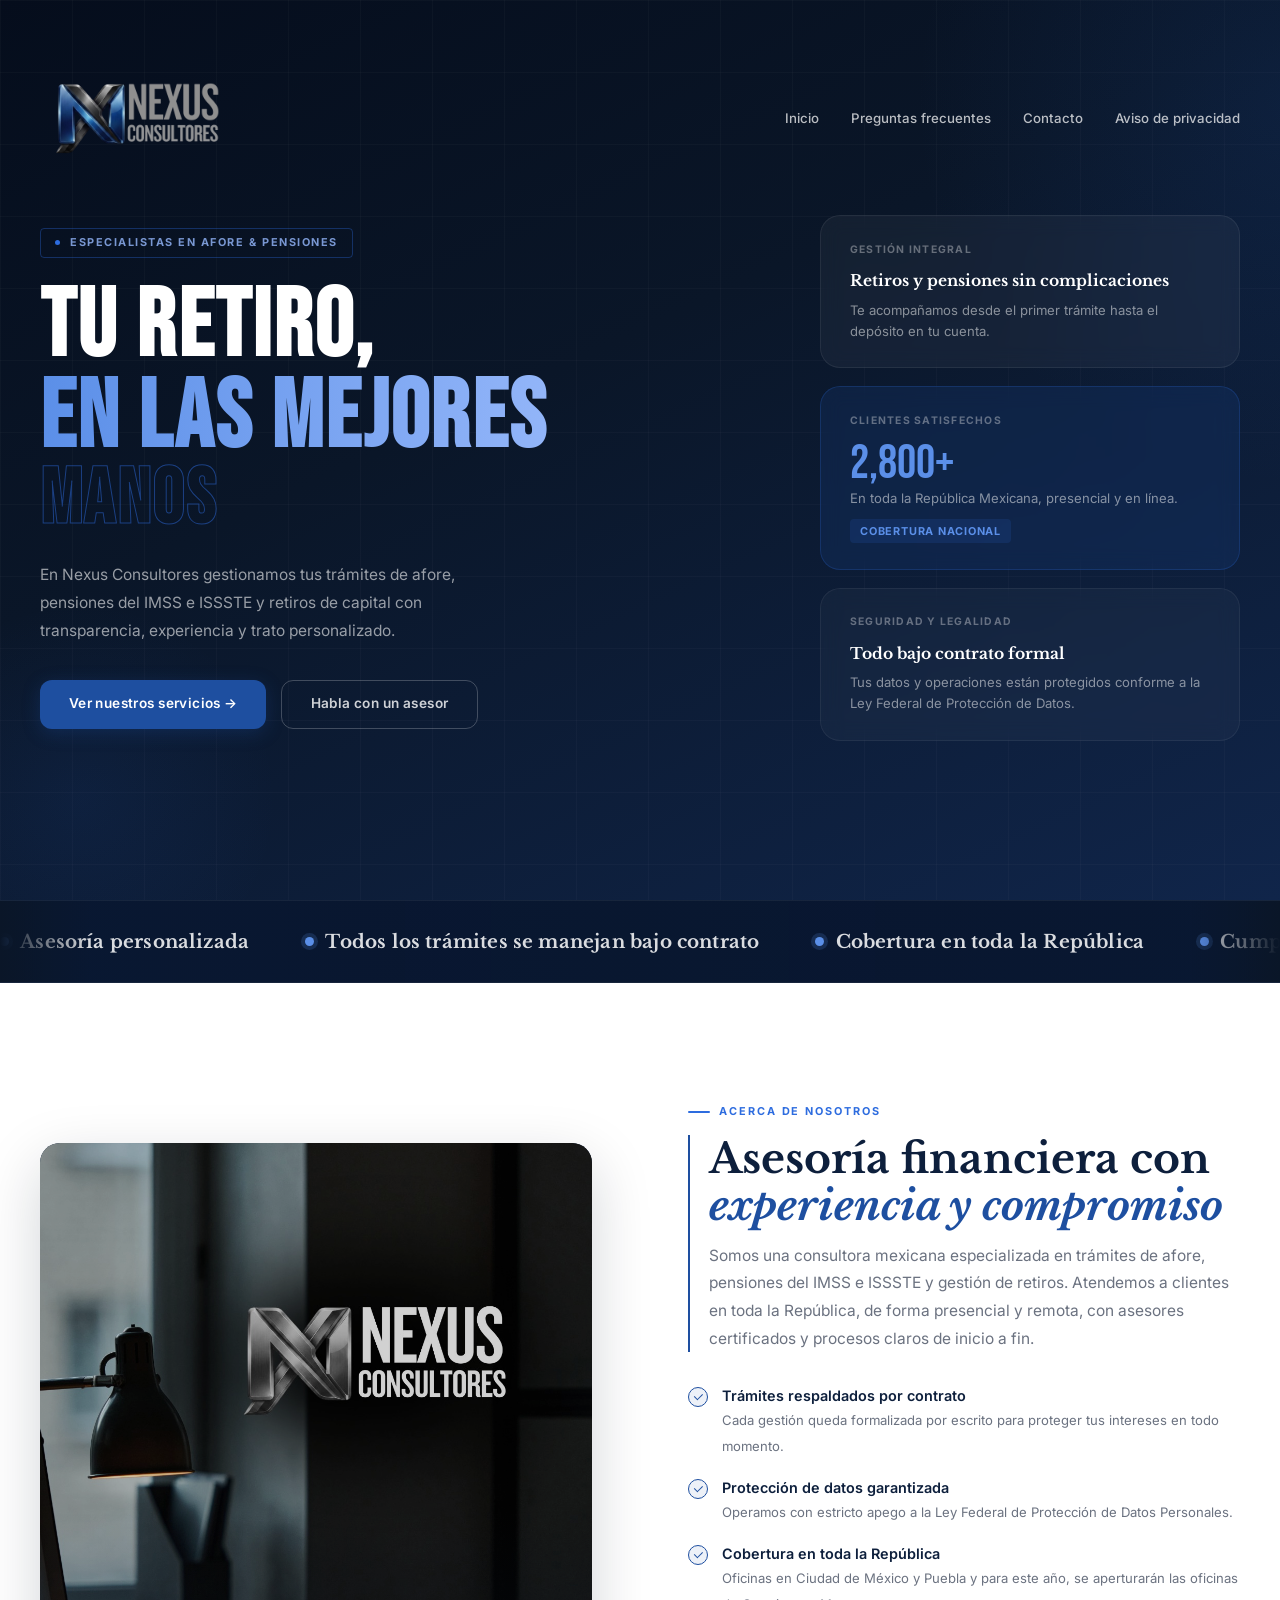
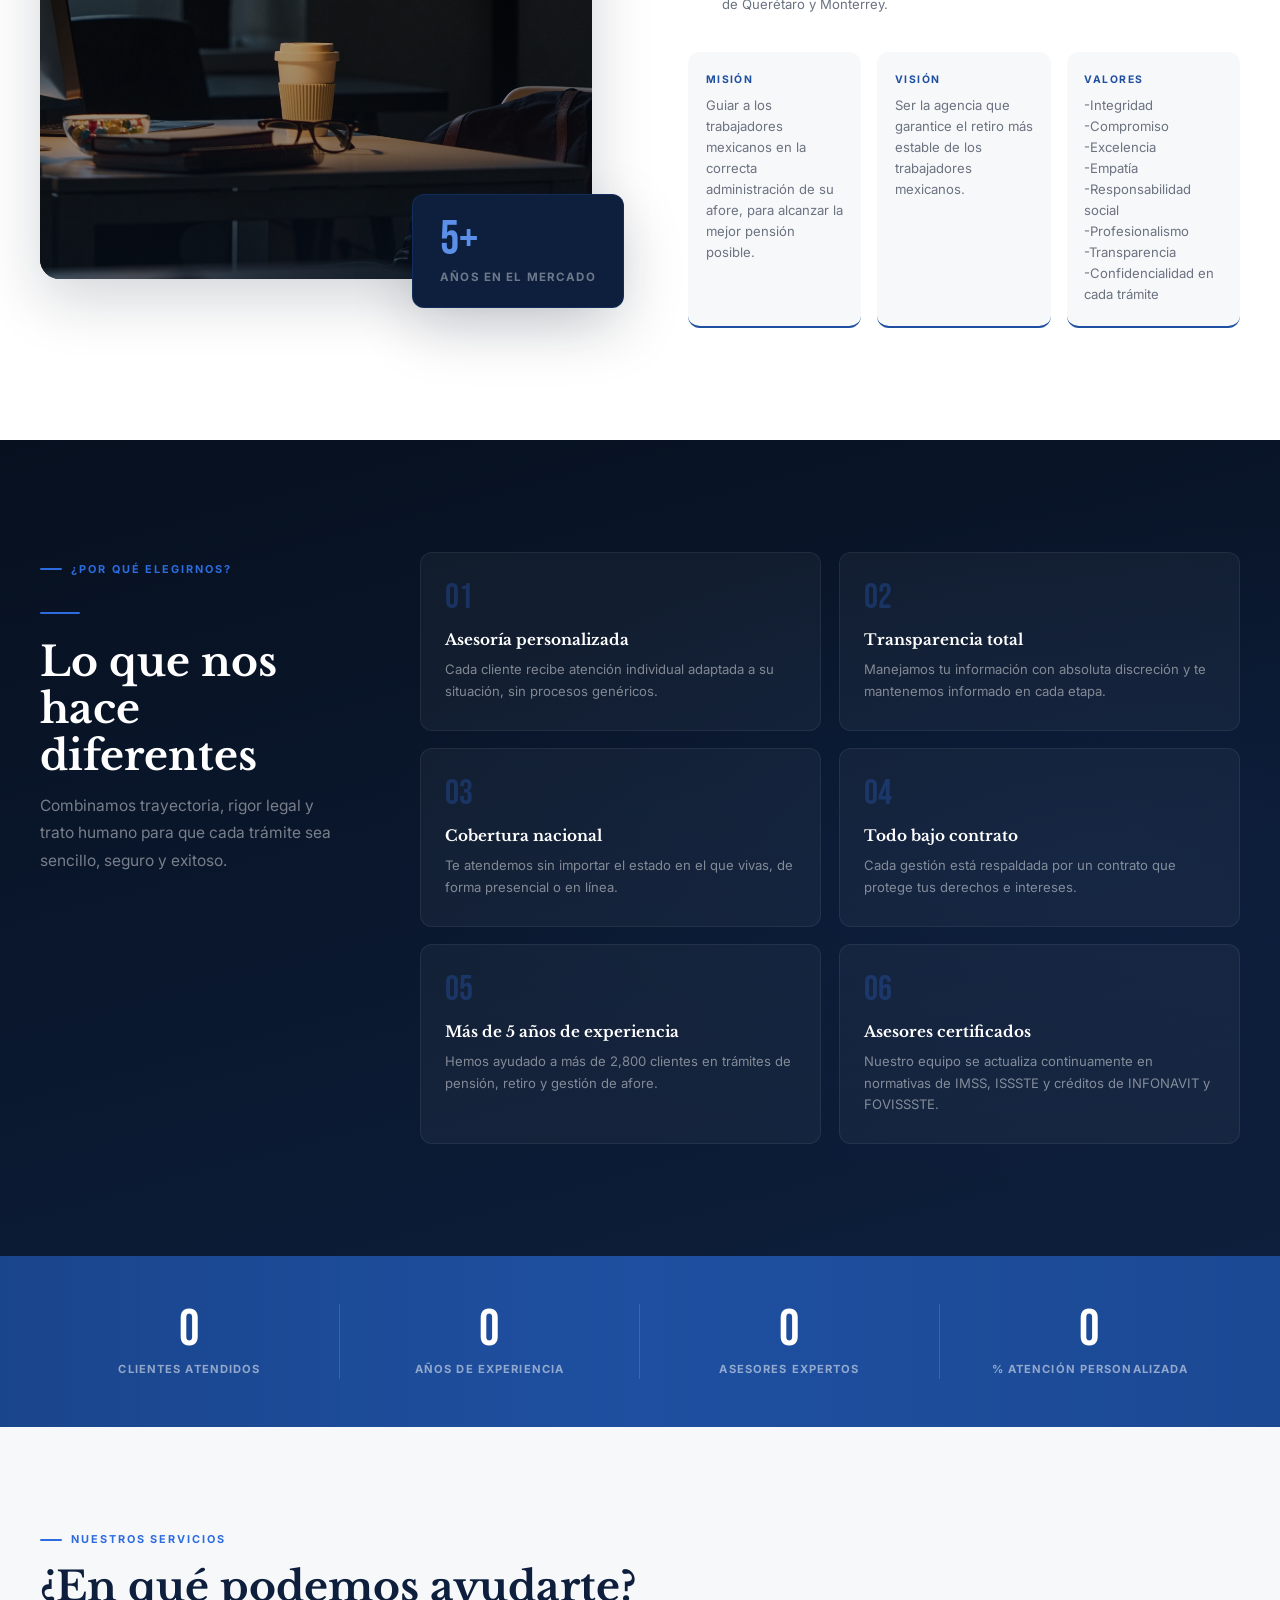
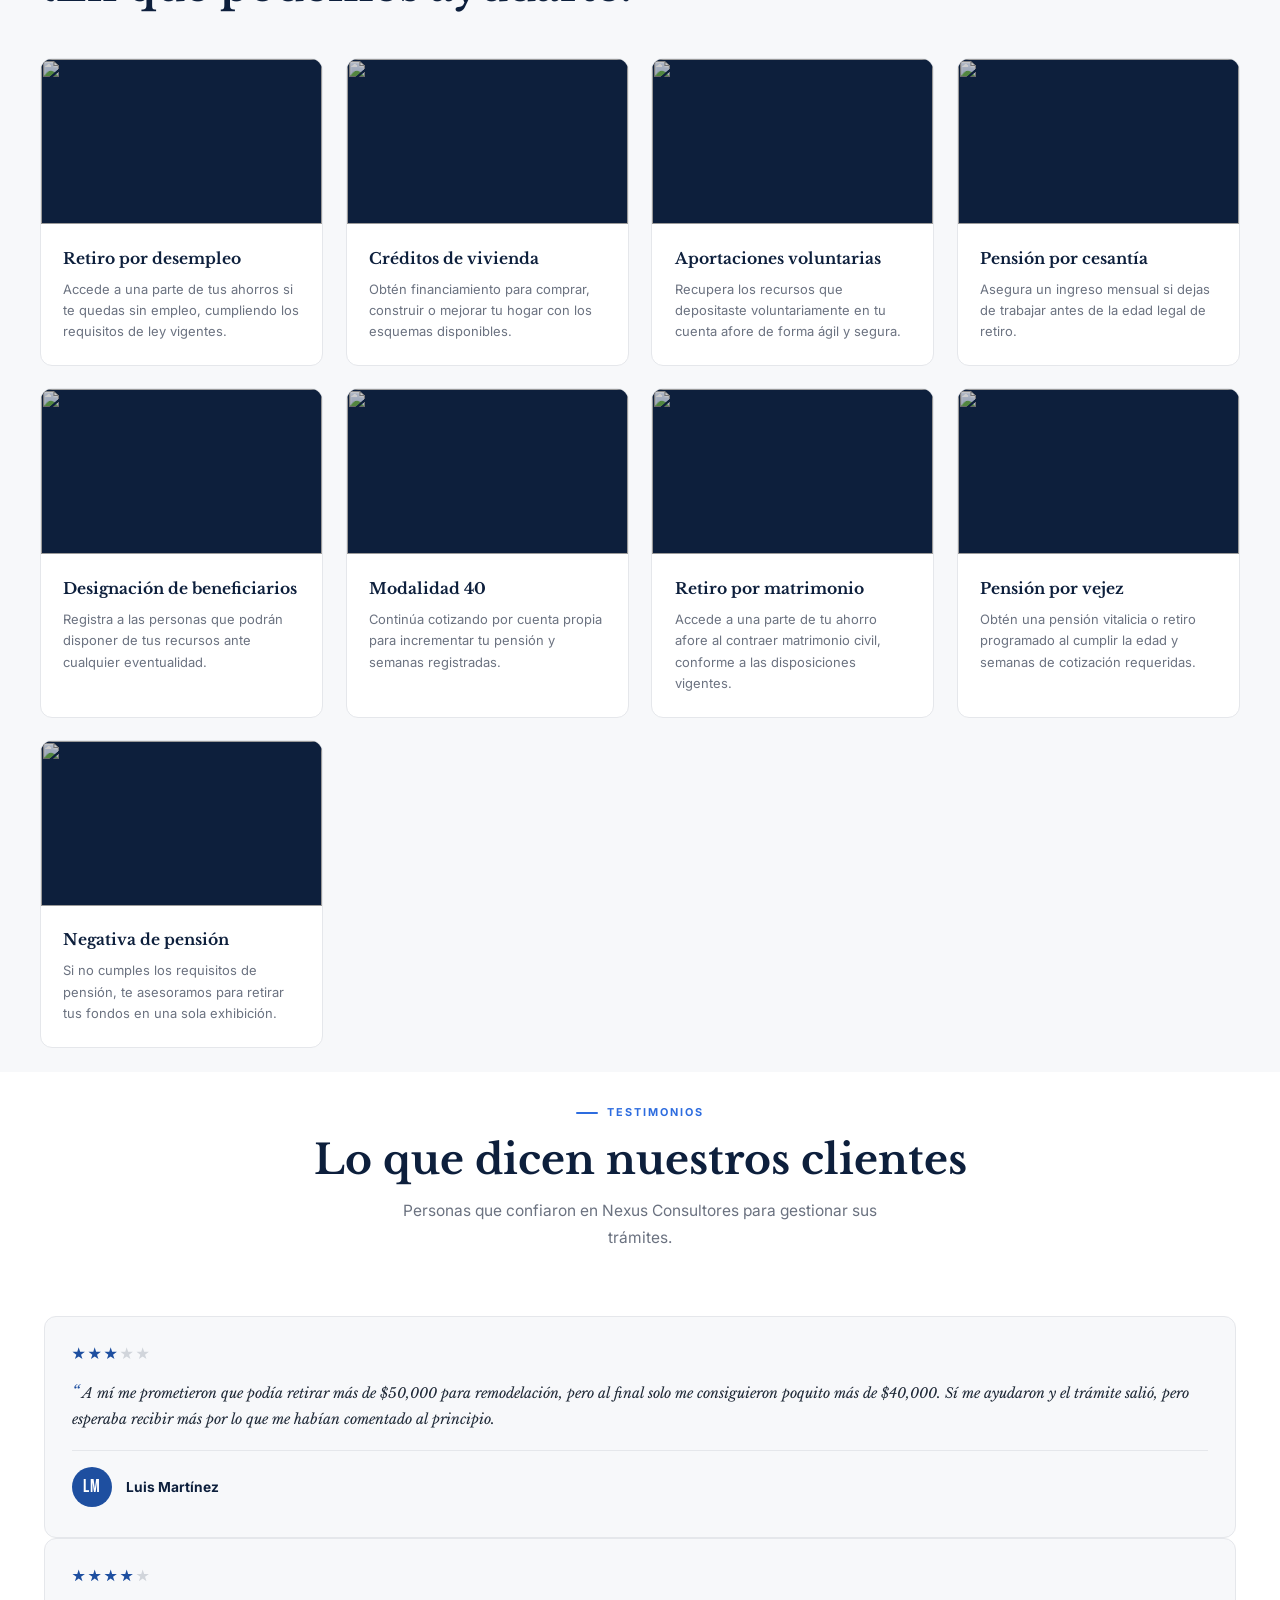
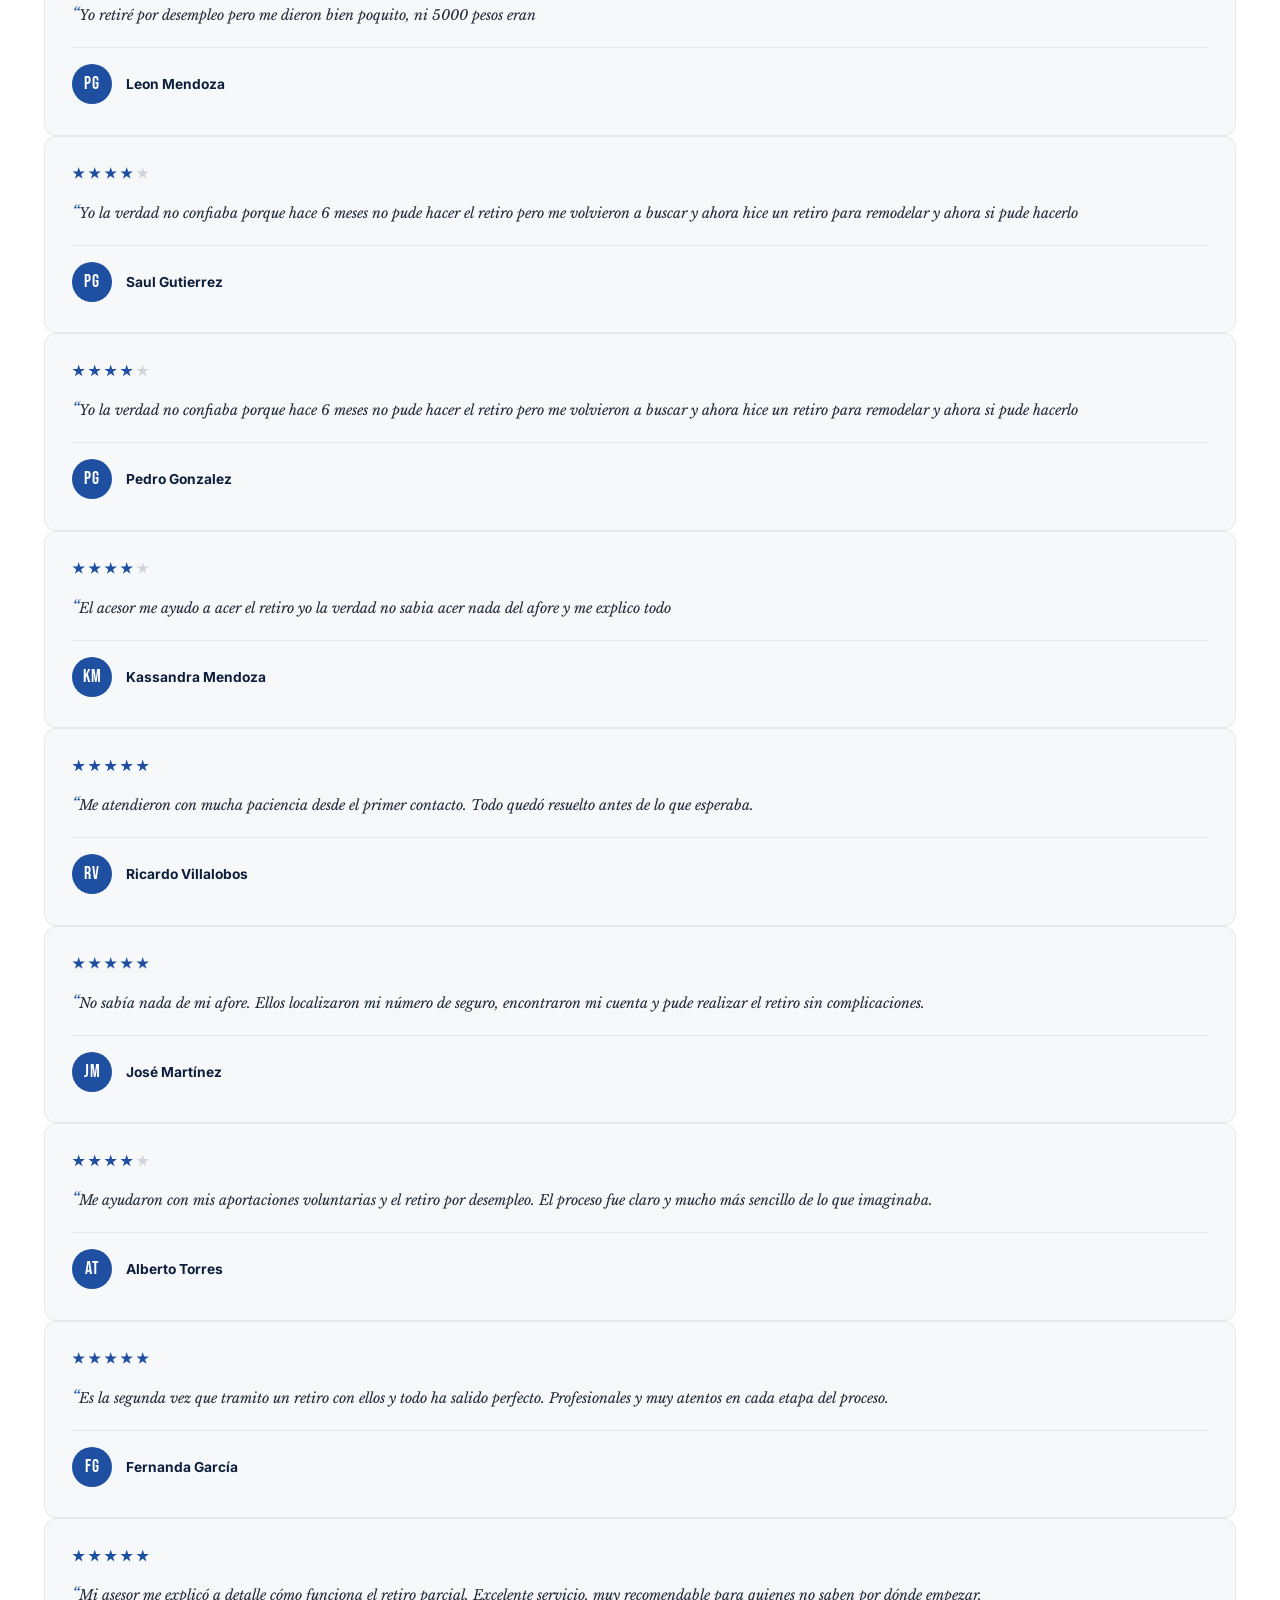
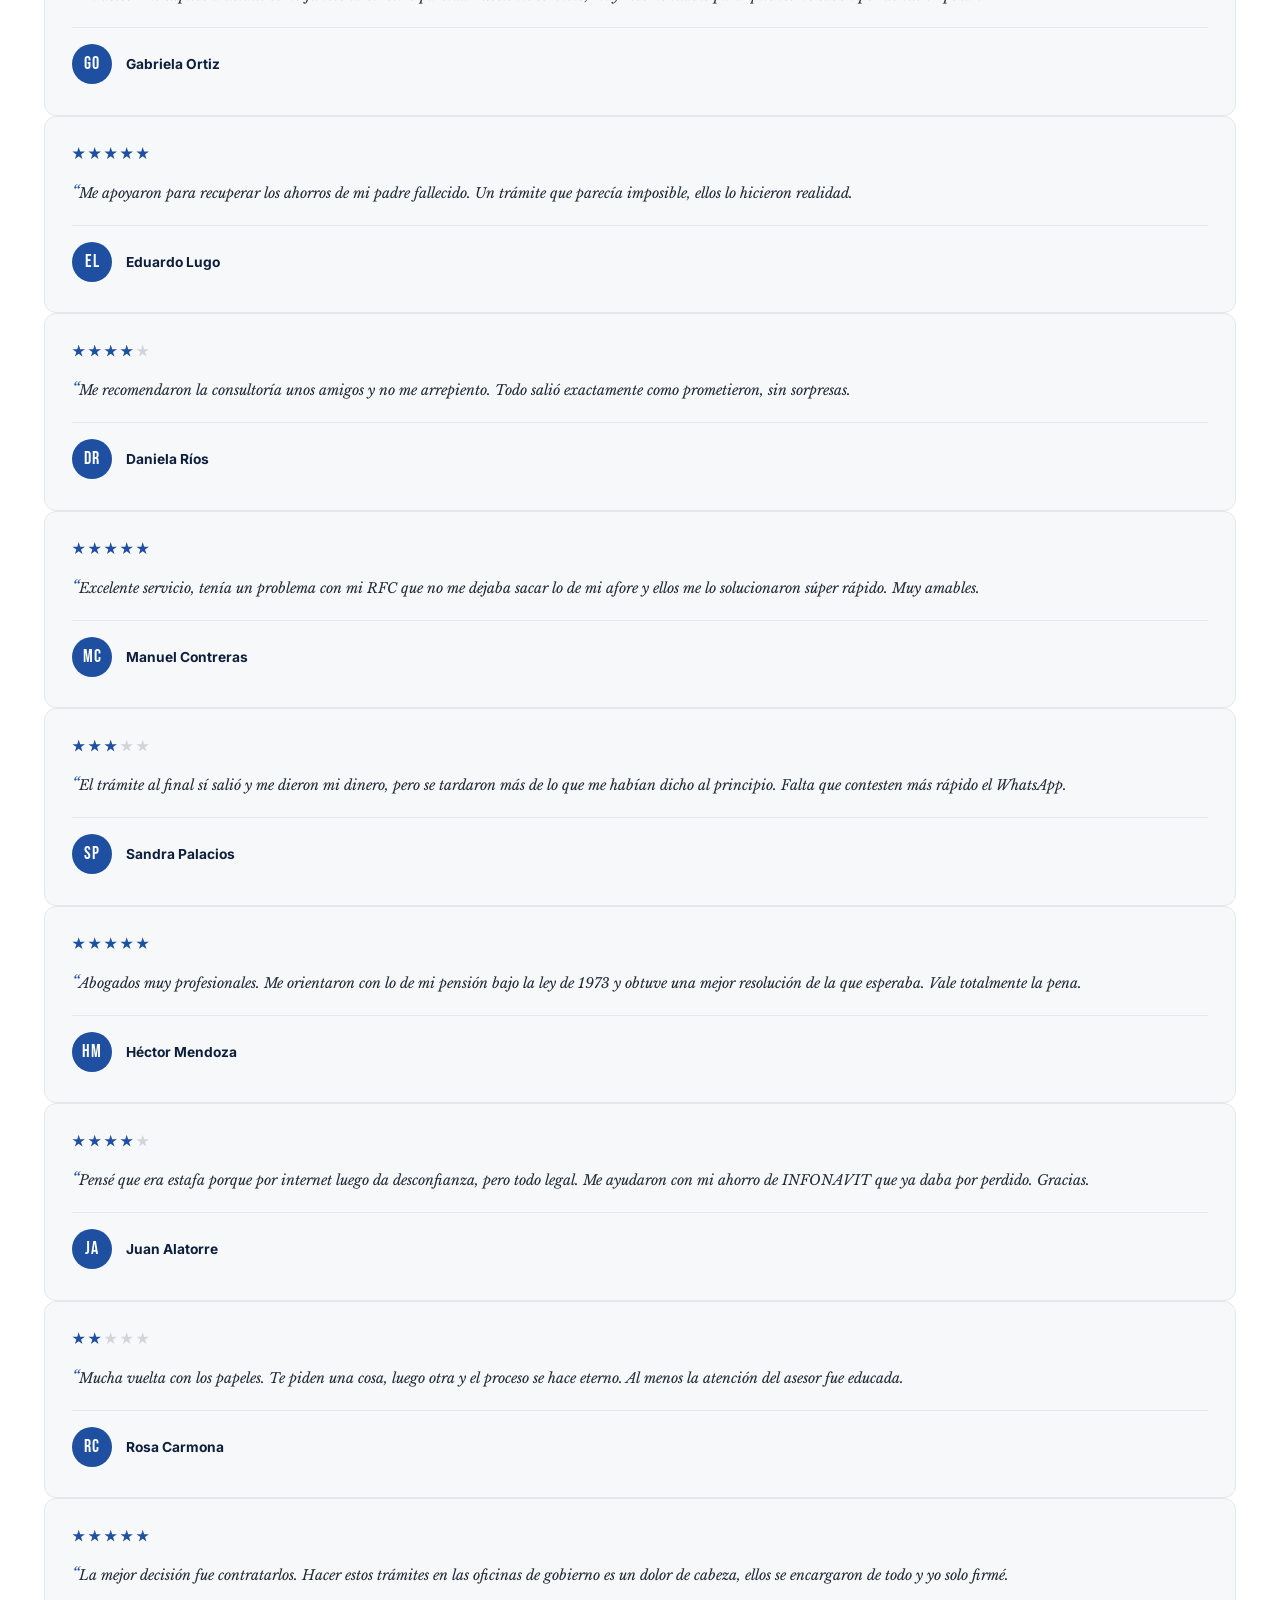
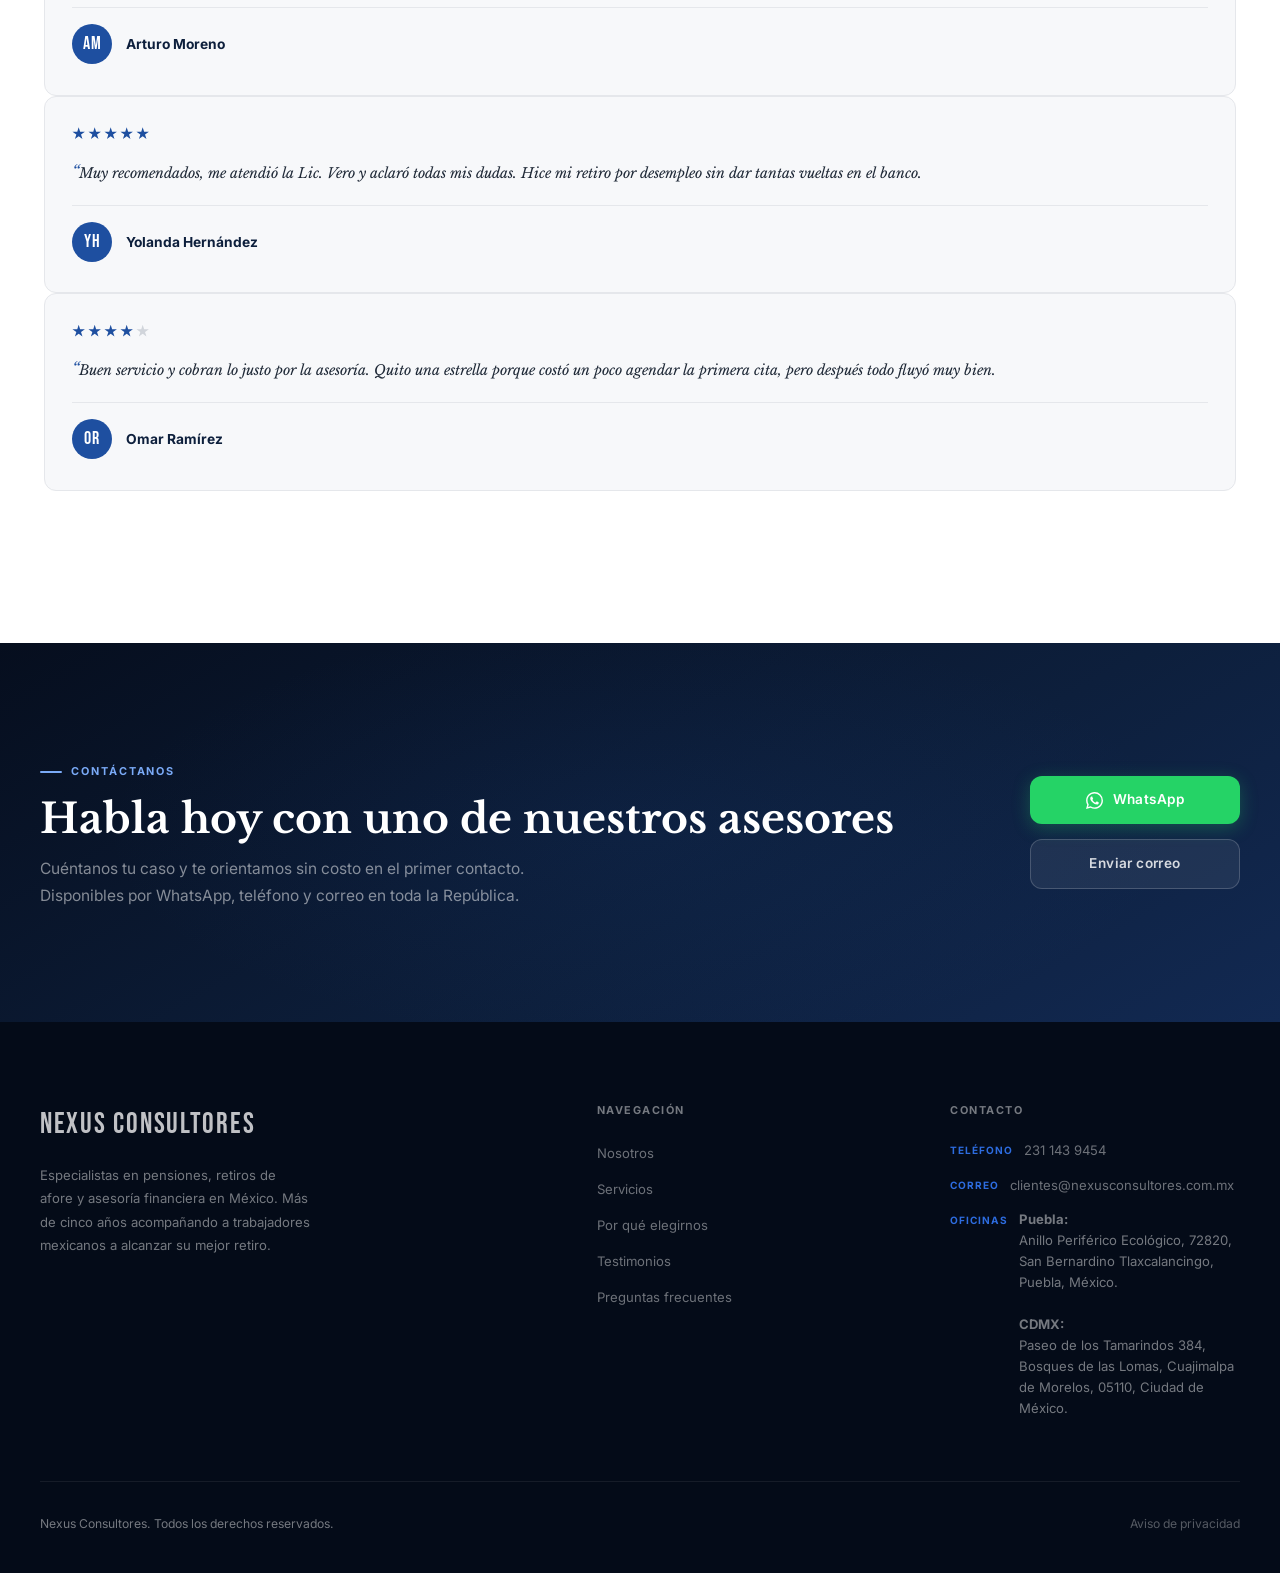
==== commit d23f8960: "nex2j" ====
--- a/index.html
+++ b/index.html
@@ -799,7 +799,7 @@
     /* =============================================
        SERVICES
     ============================================= */
-    #services { padding:7rem 0; background:var(--offwhite) }
+    #services { padding: 6rem 0 1.5rem; background:var(--offwhite) }
     .svc-hd {
       display:flex;
       justify-content:space-between;
@@ -852,7 +852,7 @@
     /* =============================================
        TESTIMONIALS
     ============================================= */
-    #testimonials { padding:7rem 0; background:var(--white) }
+    #testimonials { padding: 1.5rem 0 6rem; background:var(--white) }
     .testi-hd { text-align:center; margin-bottom:3rem }
     .testi-hd .section-sub { margin:0 auto; margin-top:.85rem }
     .swiper-testi { padding:1rem .25rem 3.5rem }
@@ -1265,7 +1265,7 @@
   <!-- NAV -->
   <nav id="navbar">
     <div class="container nav-inner">
-      <a href="#" class="nav-logo"><img src="NexusOficial1.png" style="width:200px;height:auto;" alt="Nexus Consultores" /></a>
+      <a href="index.html" class="nav-logo"><img src="NexusOficial1.png" style="width:200px;height:auto;" alt="Nexus Consultores" /></a>
       <ul class="nav-links">
         <li><a href="index.html">Inicio</a></li>
         <li><a href="faq.html">Preguntas frecuentes</a></li>
@@ -1402,7 +1402,7 @@
             </div>
             <div class="mvv-item" data-aos="fade-up" data-aos-delay="300">
               <div class="mvv-lbl">Valores</div>
-              <p>-Integridad<br>-Compromiso<br>-Excelencia<br>-Empat&iacute;a<br>-Confidencialidad en cada tr&aacute;mite.</p>
+              <p>-Integridad<br>-Compromiso<br>-Excelencia<br>-Empat&iacute;a<br>-Responsabilidad social<br>-Profesionalismo<br>-Transparencia<br>-Confidencialidad en cada tr&aacute;mite</p>
             </div>
           </div>
         </div>
@@ -1449,7 +1449,7 @@
           <div class="wcard" data-aos="fade-up" data-aos-delay="400">
             <div class="wcard-n">06</div>
             <h4>Asesores certificados</h4>
-            <p>Nuestro equipo se actualiza continuamente en normativas de IMSS, ISSSTE, créditos de INFONAVIT y FOVISSTE.</p>
+            <p>Nuestro equipo se actualiza continuamente en normativas de IMSS, ISSSTE y créditos de INFONAVIT y FOVISSSTE.</p>
           </div>
         </div>
       </div>
@@ -1504,7 +1504,7 @@
         </div>
         <div class="svc-card" data-aos="fade-up" data-aos-delay="0">
           <div class="svc-img"><img src="https://images.unsplash.com/photo-1543269865-cbf427effbad?w=600&q=70" alt="" loading="lazy" /></div>
-          <div class="svc-body"><h4>Pensi&oacute;n por cesan&iacute;a</h4><p>Asegura un ingreso mensual si dejas de trabajar antes de la edad legal de retiro.</p></div>
+          <div class="svc-body"><h4>Pensi&oacute;n por cesantía</h4><p>Asegura un ingreso mensual si dejas de trabajar antes de la edad legal de retiro.</p></div>
         </div>
         <div class="svc-card" data-aos="fade-up" data-aos-delay="60">
           <div class="svc-img"><img src="https://images.unsplash.com/photo-1450101499163-c8848c66ca85?w=600&q=70" alt="" loading="lazy" /></div>
@@ -1540,8 +1540,28 @@
       </div>
       <div class="swiper swiper-testi">
         <div class="swiper-wrapper">
+          <div class="swiper-slide">
+  <div class="tcard">
+    <div class="tstars">
+      <span class="star"></span>
+      <span class="star"></span>
+      <span class="star"></span>
+      <span class="star empty"></span>
+      <span class="star empty"></span>
+    </div>
+    <p class="ttext">
+      A mí me prometieron que podía retirar más de $50,000 para remodelación, pero al final solo me consiguieron poquito más de $40,000. Sí me ayudaron y el trámite salió, pero esperaba recibir más por lo que me habían comentado al principio.
+    </p>
+    <div class="tauth">
+      <div class="tav">LM</div>
+      <div>
+        <div class="tname">Luis Martínez</div>
+      </div>
+    </div>
+  </div>
+</div>
           <div class="swiper-slide"><div class="tcard"><div class="tstars"><span class="star"></span><span class="star"></span><span class="star"></span><span class="star"></span><span class="star empty"></span></div><p class="ttext">Yo retiré por desempleo pero me dieron bien poquito, ni 5000 pesos eran</p><div class="tauth"><div class="tav">PG</div><div><div class="tname">Leon Mendoza</div></div></div></div></div>
-                    <div class="swiper-slide"><div class="tcard"><div class="tstars"><span class="star"></span><span class="star"></span><span class="star"></span><span class="star"></span><span class="star empty"></span></div><p class="ttext">Yo la verdad no confiaba porque hace 6 meses no pude hacer el retiro pero me volvieron a buscar y ahora hice un retiro para remodelar y ahora si pude hacerlo</p><div class="tauth"><div class="tav">PG</div><div><div class="tname">Saul Gutierrez</div></div></div></div></div>
+          <div class="swiper-slide"><div class="tcard"><div class="tstars"><span class="star"></span><span class="star"></span><span class="star"></span><span class="star"></span><span class="star empty"></span></div><p class="ttext">Yo la verdad no confiaba porque hace 6 meses no pude hacer el retiro pero me volvieron a buscar y ahora hice un retiro para remodelar y ahora si pude hacerlo</p><div class="tauth"><div class="tav">PG</div><div><div class="tname">Saul Gutierrez</div></div></div></div></div>
           <div class="swiper-slide"><div class="tcard"><div class="tstars"><span class="star"></span><span class="star"></span><span class="star"></span><span class="star"></span><span class="star empty"></span></div><p class="ttext">Yo la verdad no confiaba porque hace 6 meses no pude hacer el retiro pero me volvieron a buscar y ahora hice un retiro para remodelar y ahora si pude hacerlo</p><div class="tauth"><div class="tav">PG</div><div><div class="tname">Pedro Gonzalez</div></div></div></div></div>
           <div class="swiper-slide"><div class="tcard"><div class="tstars"><span class="star"></span><span class="star"></span><span class="star"></span><span class="star"></span><span class="star empty"></span></div><p class="ttext">El acesor me ayudo  a acer el retiro yo la verdad no sabia acer nada del afore y me explico todo</p><div class="tauth"><div class="tav">KM</div><div><div class="tname">Kassandra Mendoza</div></div></div></div></div>
           <div class="swiper-slide"><div class="tcard"><div class="tstars"><span class="star"></span><span class="star"></span><span class="star"></span><span class="star"></span><span class="star"></span></div><p class="ttext">Me atendieron con mucha paciencia desde el primer contacto. Todo quedó resuelto antes de lo que esperaba.</p><div class="tauth"><div class="tav">RV</div><div><div class="tname">Ricardo Villalobos</div></div></div></div></div>
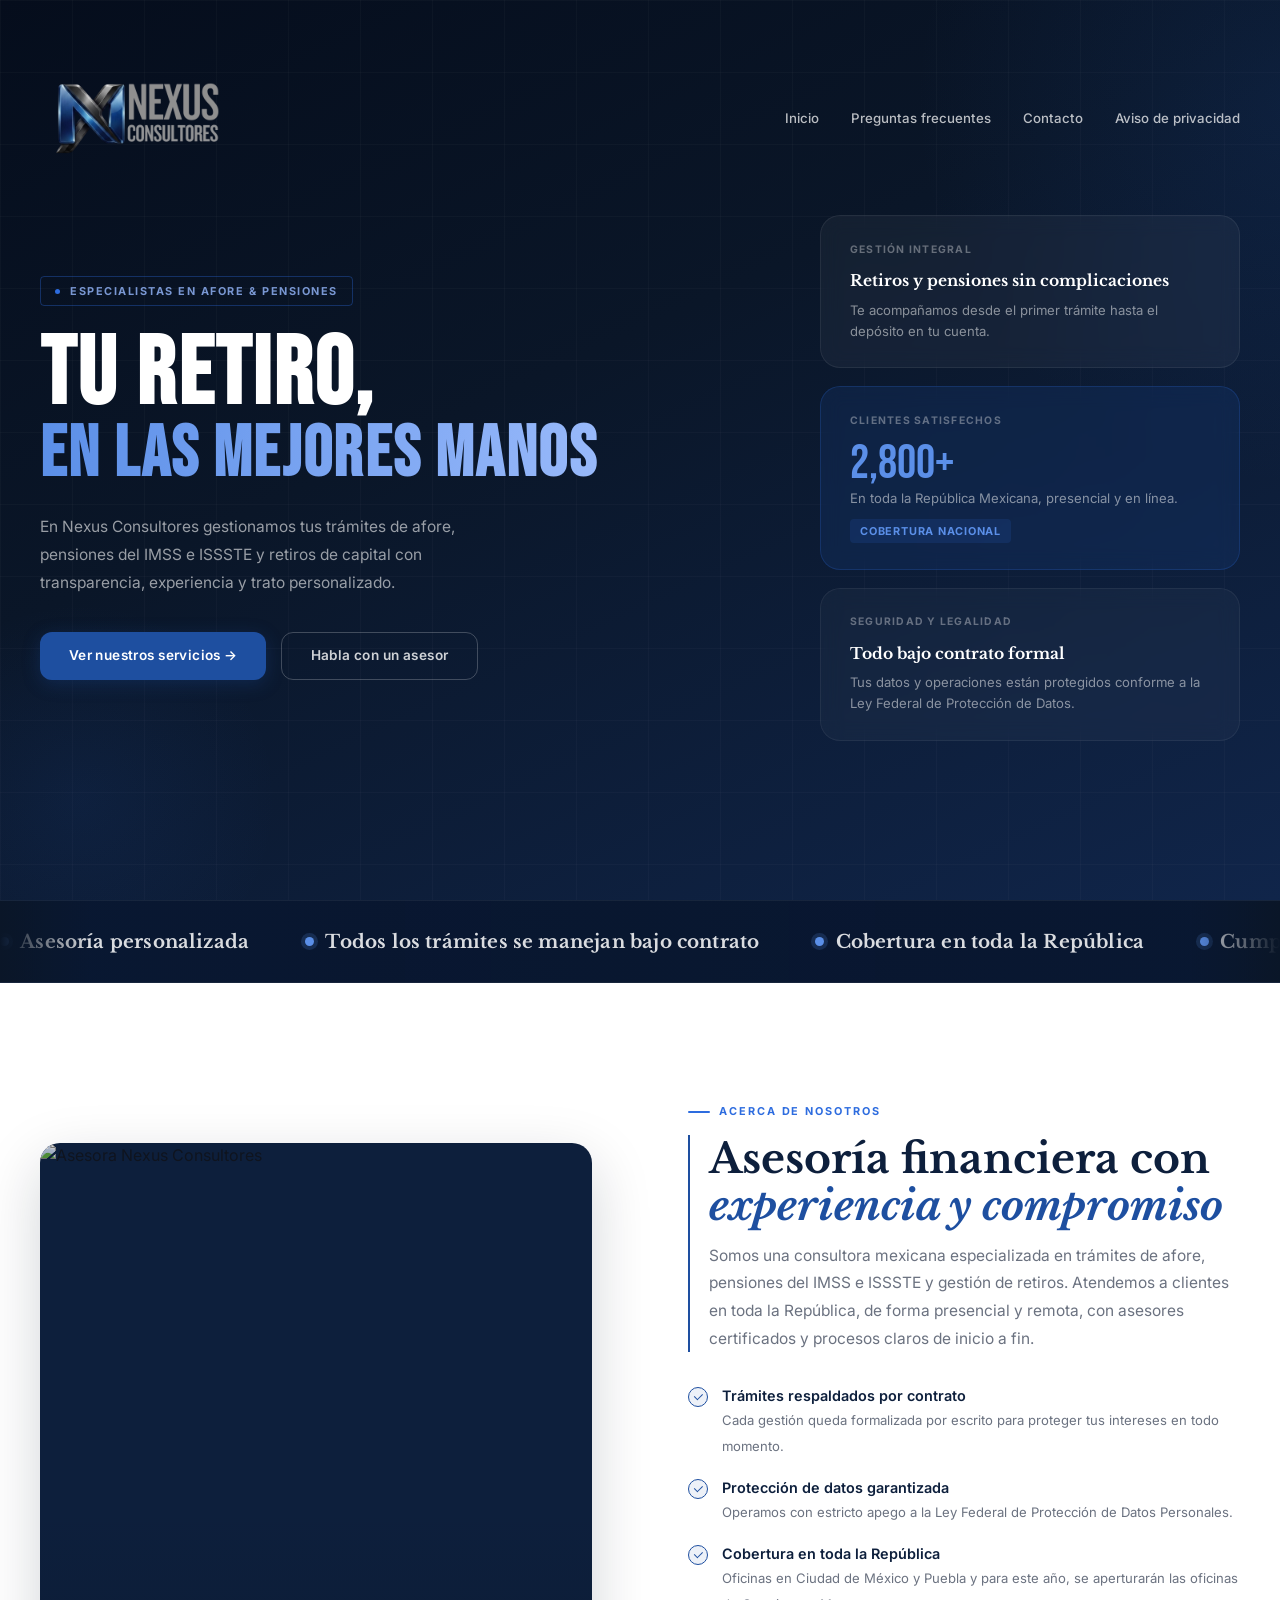
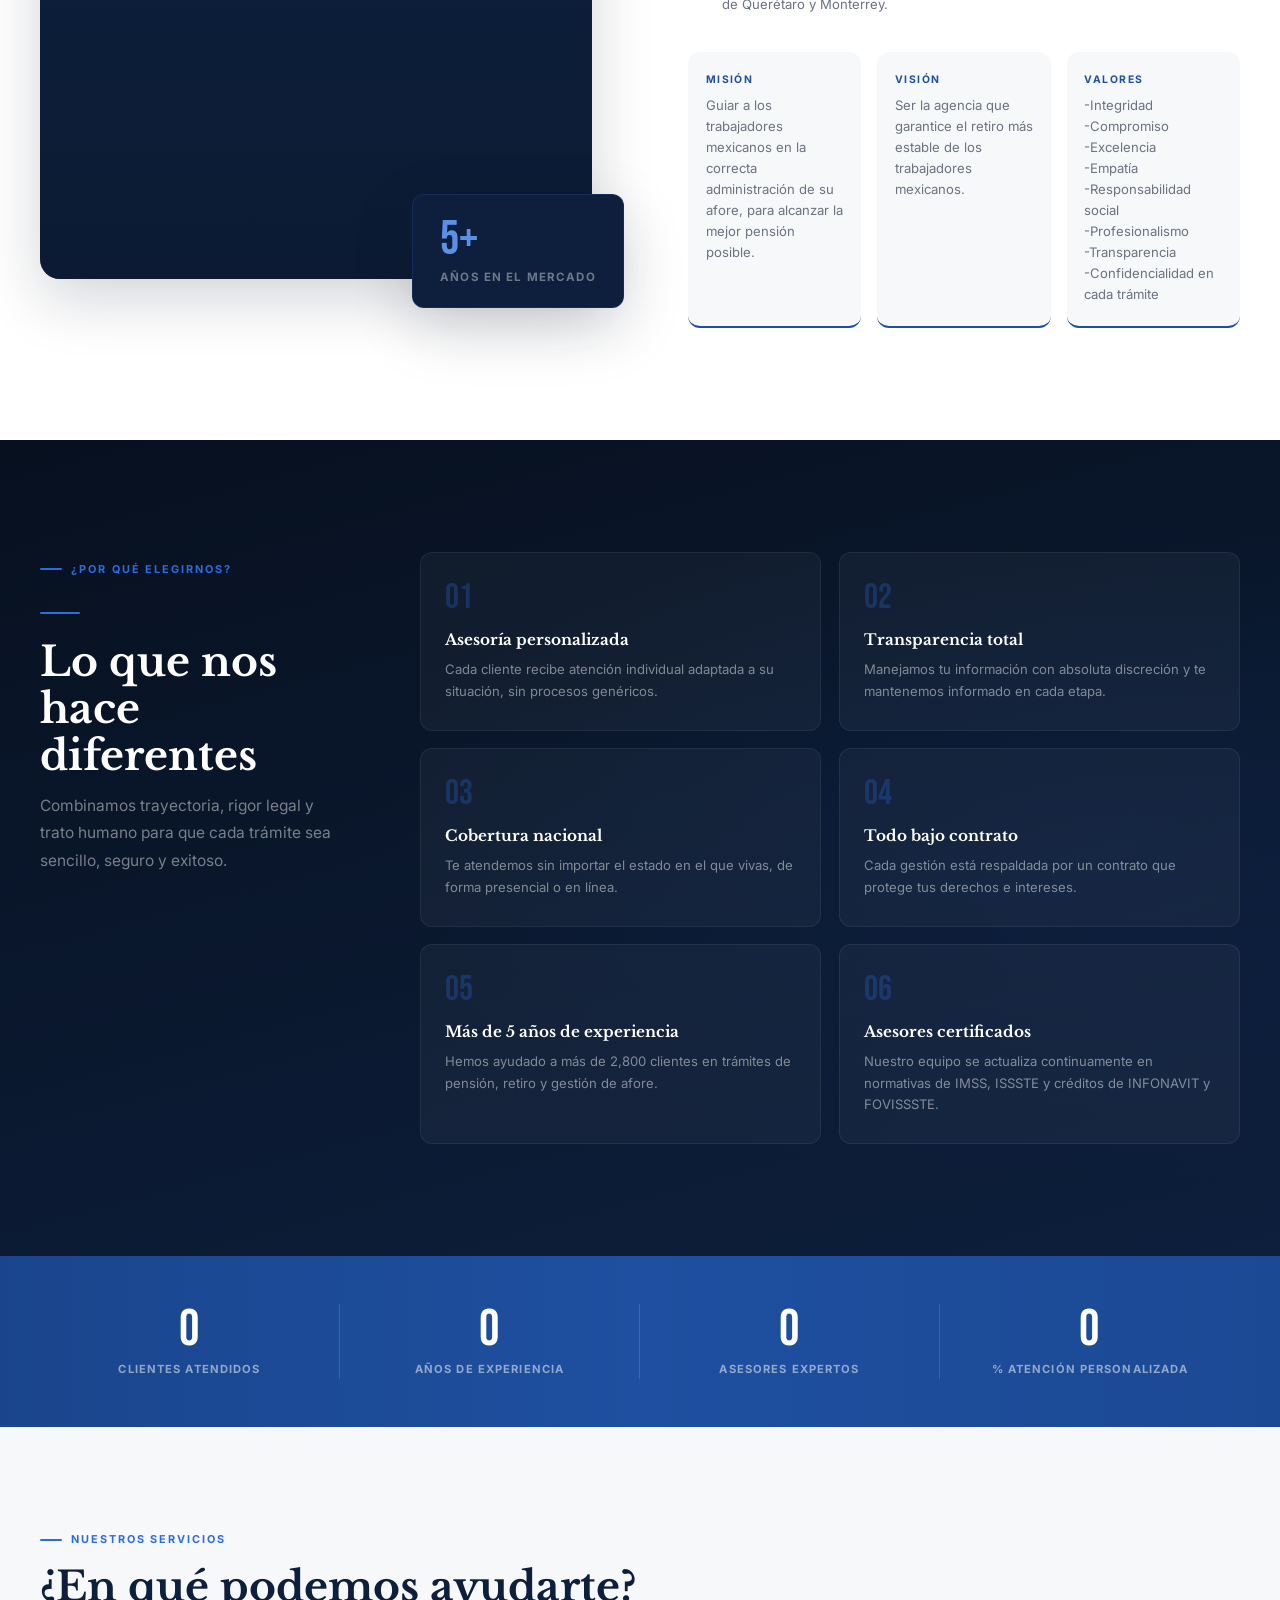
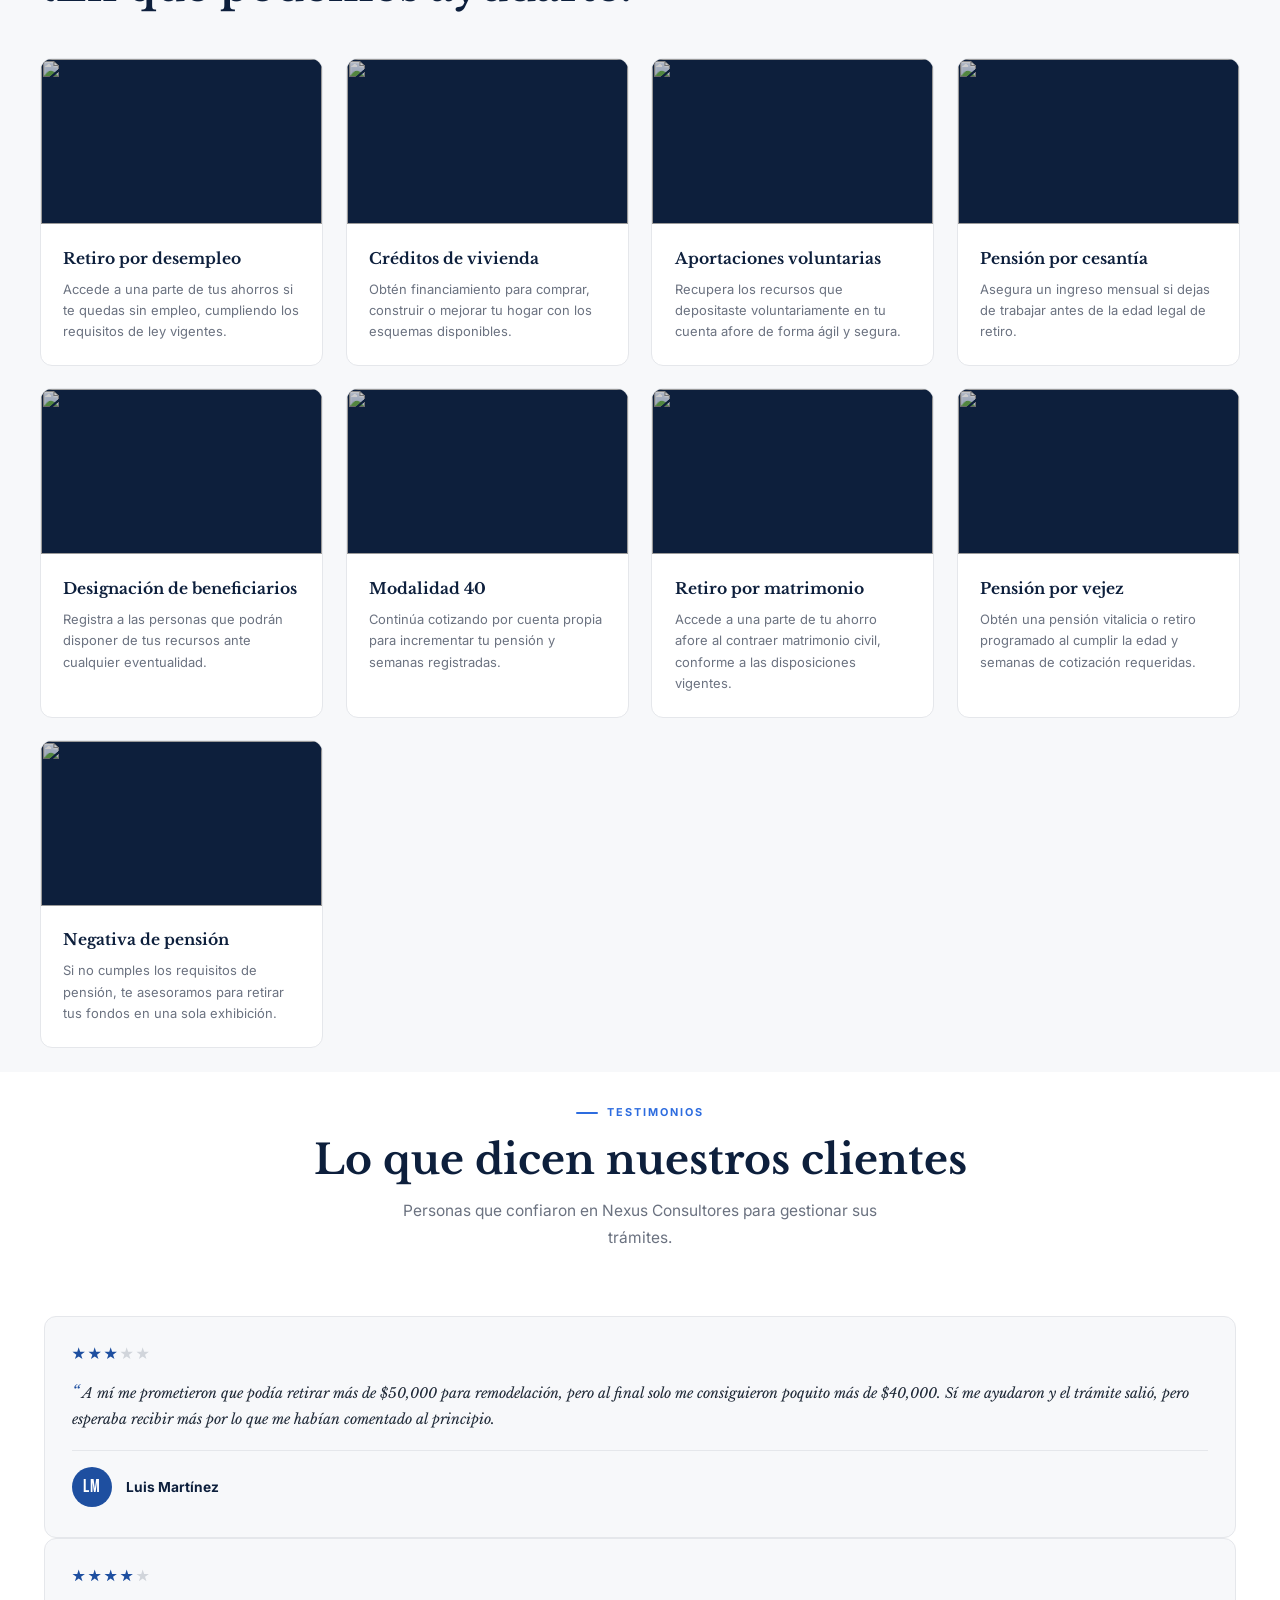
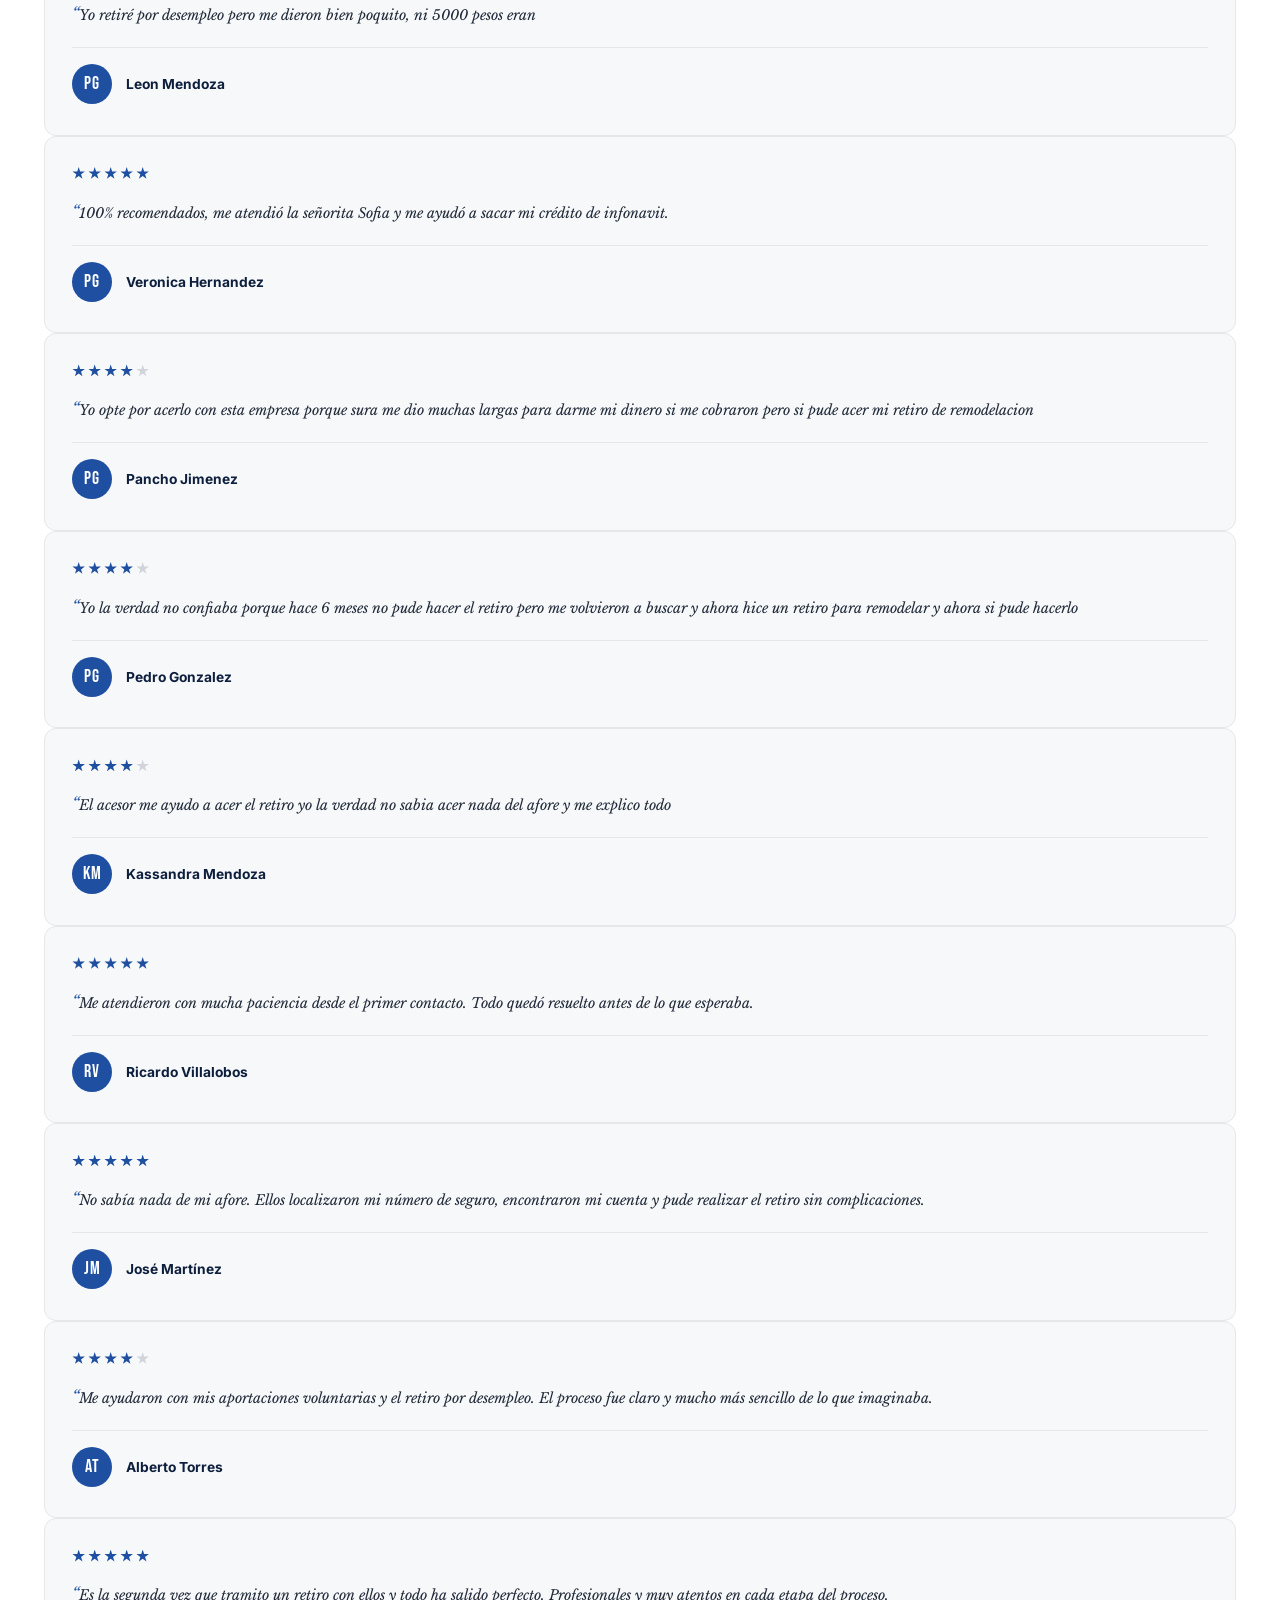
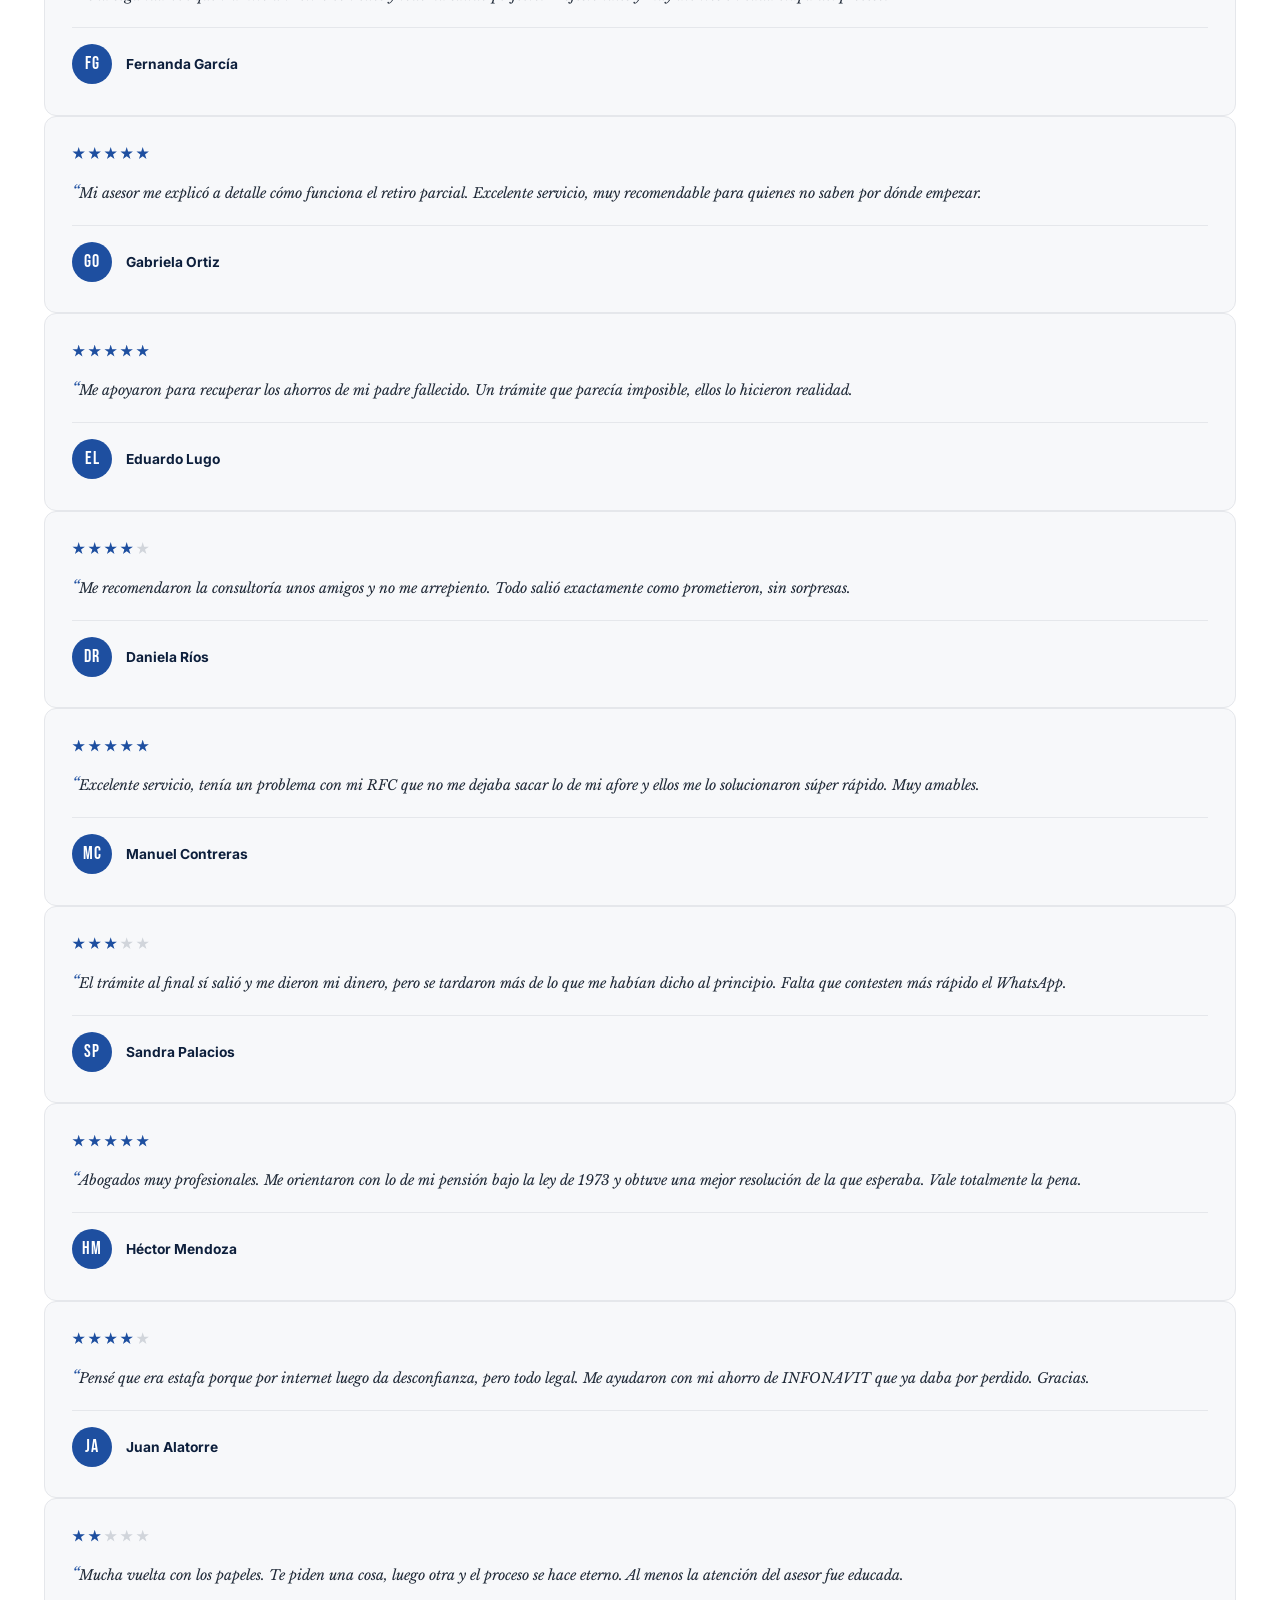
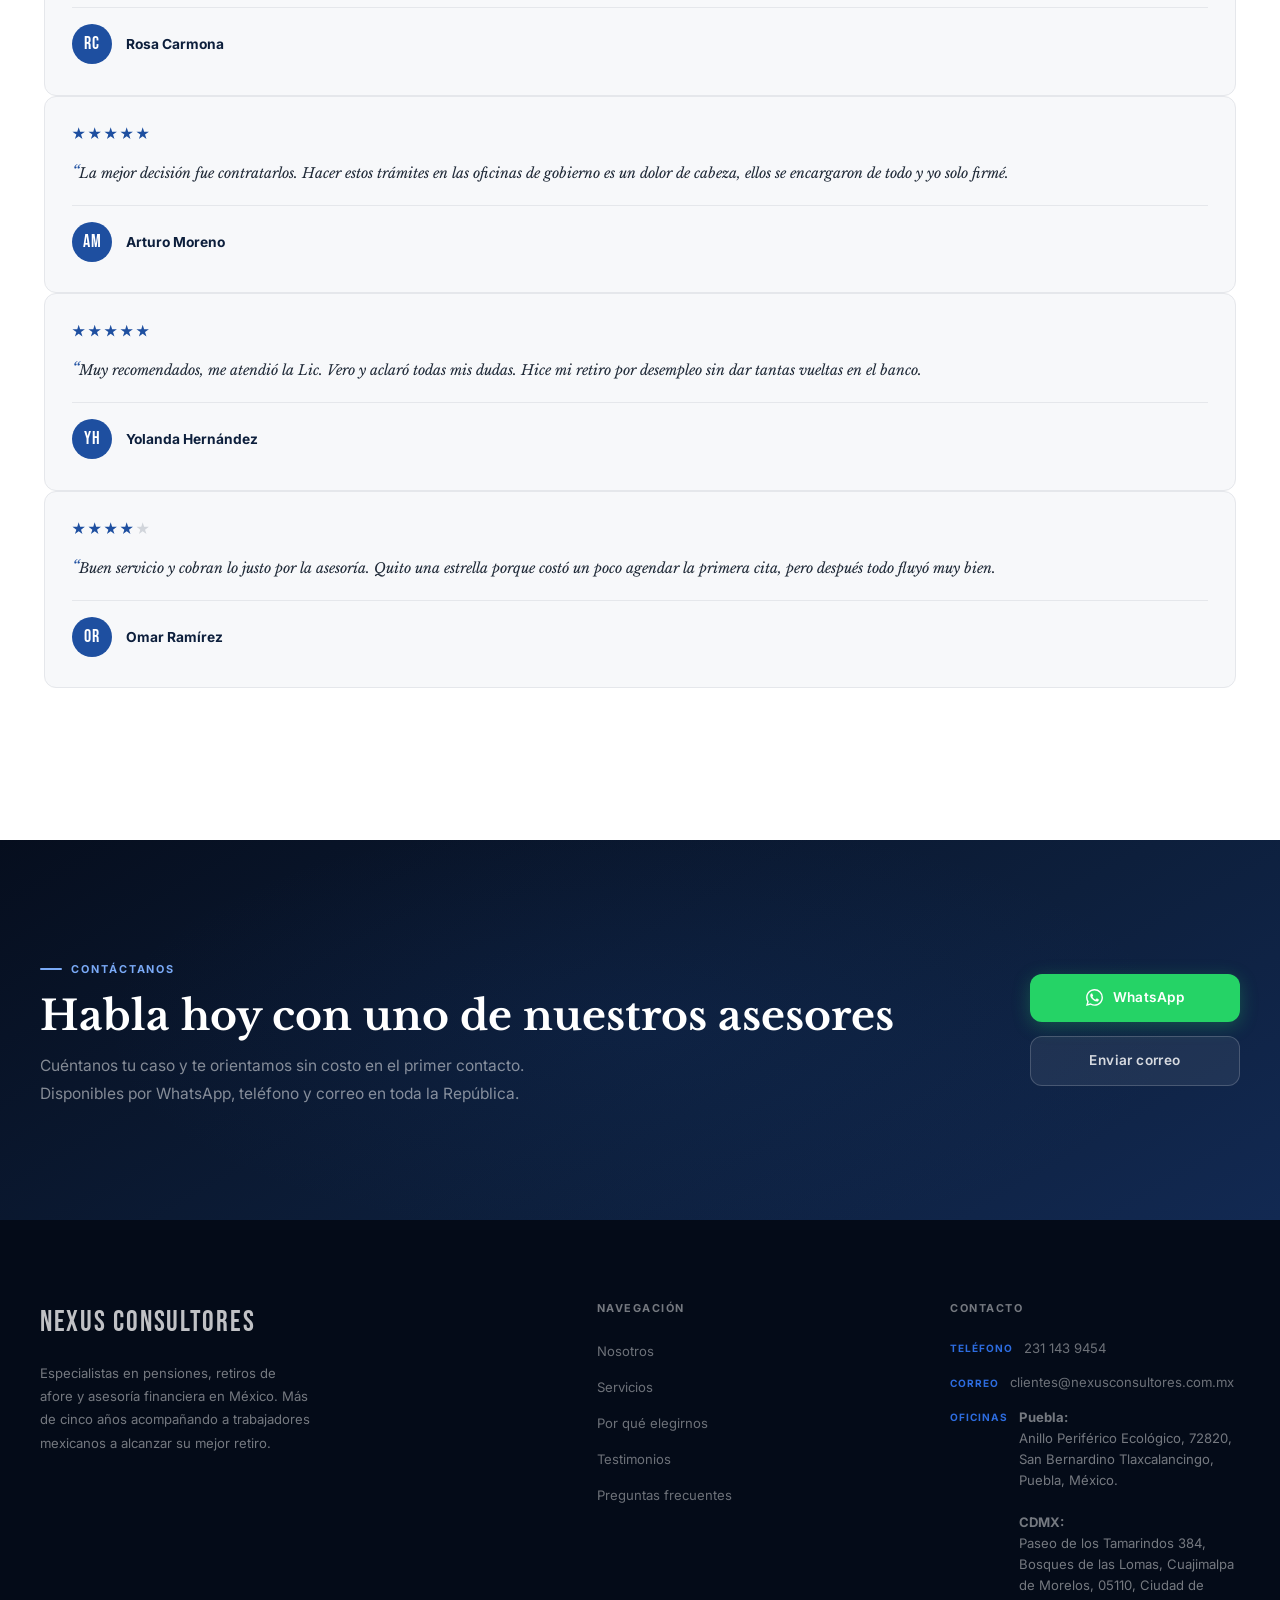
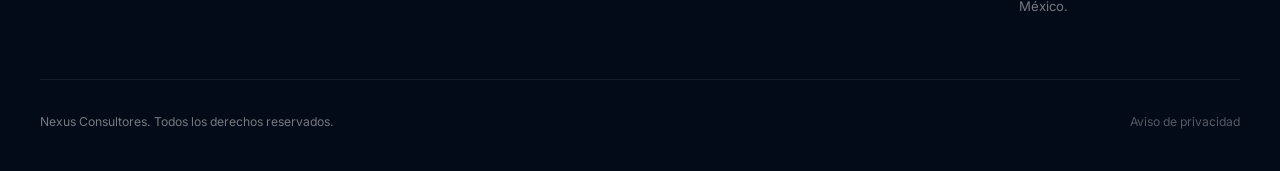
==== commit 2b07f26d: "nex2j2" ====
--- a/index.html
+++ b/index.html
@@ -511,6 +511,8 @@
       background:linear-gradient(90deg,var(--blue-pale),#a8c4ff);
       -webkit-background-clip:text;
       -webkit-text-fill-color:transparent;
+      font-size:.74em;        /* AGREGAR: reduce solo esta línea */
+  white-space:nowrap;
     }
     .hero-h1 .l3 {
       display:block;
@@ -1258,6 +1260,22 @@
       touch-action:none;
     }
   </style>
+   <style>
+   .nav-logo img{
+  height:200px;      /* antes: 44px — prueba 56-64px según se vea */
+  width:auto;
+  max-width:220px;
+  filter:none;
+}
+
+@media(max-width:768px){
+  .nav-logo img{
+    height:150px; /* esto no aplica realmente, lo gana el !important de width:135px */
+  }
+}
+
+</style>
+
 </head>
 
 <body>
@@ -1265,7 +1283,7 @@
   <!-- NAV -->
   <nav id="navbar">
     <div class="container nav-inner">
-      <a href="index.html" class="nav-logo"><img src="NexusOficial1.png" style="width:200px;height:auto;" alt="Nexus Consultores" /></a>
+      <a href="index.html" class="nav-logo"><img src="NexusOficial1.png" alt="Nexus Consultores" /></a>
       <ul class="nav-links">
         <li><a href="index.html">Inicio</a></li>
         <li><a href="faq.html">Preguntas frecuentes</a></li>
@@ -1306,7 +1324,7 @@
         <div data-aos="fade-right" data-aos-duration="900">
           <div class="hero-label"><span class="hero-dot"></span> Especialistas en afore &amp; Pensiones</div>
           <h1 class="hero-h1">
-            Tu retiro,<span class="l2">en las mejores</span><span class="l3">manos</span>
+            Tu retiro,<span class="l2">en las mejores manos</span><span class="l3"></span>
           </h1>
           <p class="hero-p">En Nexus Consultores gestionamos tus tr&aacute;mites de afore, pensiones del IMSS e ISSSTE y retiros de capital con transparencia, experiencia y trato personalizado.</p>
           <div class="hero-btns">
@@ -1364,7 +1382,7 @@
       <div class="about-grid">
         <div class="about-img-wrap" data-aos="fade-right" data-aos-duration="800">
           <div class="about-frame">
-            <img src="image.jpeg" alt="Asesora Nexus Consultores" loading="lazy" />
+            <img src="https://thumbs.dreamstime.com/b/vertical-business-background-group-people-having-hand-touch-together-to-show-teamwork-unity-meeting-office-170540518.jpg" alt="Asesora Nexus Consultores" loading="lazy" />
           </div>
           <div class="about-badge">
             <div class="ab-n">5+</div>
@@ -1559,9 +1577,14 @@
       </div>
     </div>
   </div>
+
+  
+  
 </div>
           <div class="swiper-slide"><div class="tcard"><div class="tstars"><span class="star"></span><span class="star"></span><span class="star"></span><span class="star"></span><span class="star empty"></span></div><p class="ttext">Yo retiré por desempleo pero me dieron bien poquito, ni 5000 pesos eran</p><div class="tauth"><div class="tav">PG</div><div><div class="tname">Leon Mendoza</div></div></div></div></div>
-          <div class="swiper-slide"><div class="tcard"><div class="tstars"><span class="star"></span><span class="star"></span><span class="star"></span><span class="star"></span><span class="star empty"></span></div><p class="ttext">Yo la verdad no confiaba porque hace 6 meses no pude hacer el retiro pero me volvieron a buscar y ahora hice un retiro para remodelar y ahora si pude hacerlo</p><div class="tauth"><div class="tav">PG</div><div><div class="tname">Saul Gutierrez</div></div></div></div></div>
+          <div class="swiper-slide"><div class="tcard"><div class="tstars"><span class="star"></span><span class="star"></span><span class="star"></span><span class="star"></span><span class="star"></span></div><p class="ttext">100% recomendados, me atendió la señorita Sofia y me ayudó a sacar mi crédito de infonavit.</p><div class="tauth"><div class="tav">PG</div><div><div class="tname">Veronica Hernandez</div></div></div></div></div>
+          <div class="swiper-slide"><div class="tcard"><div class="tstars"><span class="star"></span><span class="star"></span><span class="star"></span><span class="star"></span><span class="star empty"></span></div><p class="ttext">Yo opte por acerlo con esta empresa porque sura me dio muchas largas para darme mi dinero si me cobraron pero si pude acer mi retiro de remodelacion</p><div class="tauth"><div class="tav">PG</div><div><div class="tname">Pancho Jimenez</div></div></div></div></div>
+          <!-- <div class="swiper-slide"><div class="tcard"><div class="tstars"><span class="star"></span><span class="star"></span><span class="star"></span><span class="star"></span><span class="star empty"></span></div><p class="ttext">Yo la verdad no confiaba porque hace 6 meses no pude hacer el retiro pero me volvieron a buscar y ahora hice un retiro para remodelar y ahora si pude hacerlo</p><div class="tauth"><div class="tav">PG</div><div><div class="tname">Saul Gutierrez</div></div></div></div></div> -->
           <div class="swiper-slide"><div class="tcard"><div class="tstars"><span class="star"></span><span class="star"></span><span class="star"></span><span class="star"></span><span class="star empty"></span></div><p class="ttext">Yo la verdad no confiaba porque hace 6 meses no pude hacer el retiro pero me volvieron a buscar y ahora hice un retiro para remodelar y ahora si pude hacerlo</p><div class="tauth"><div class="tav">PG</div><div><div class="tname">Pedro Gonzalez</div></div></div></div></div>
           <div class="swiper-slide"><div class="tcard"><div class="tstars"><span class="star"></span><span class="star"></span><span class="star"></span><span class="star"></span><span class="star empty"></span></div><p class="ttext">El acesor me ayudo  a acer el retiro yo la verdad no sabia acer nada del afore y me explico todo</p><div class="tauth"><div class="tav">KM</div><div><div class="tname">Kassandra Mendoza</div></div></div></div></div>
           <div class="swiper-slide"><div class="tcard"><div class="tstars"><span class="star"></span><span class="star"></span><span class="star"></span><span class="star"></span><span class="star"></span></div><p class="ttext">Me atendieron con mucha paciencia desde el primer contacto. Todo quedó resuelto antes de lo que esperaba.</p><div class="tauth"><div class="tav">RV</div><div><div class="tname">Ricardo Villalobos</div></div></div></div></div>
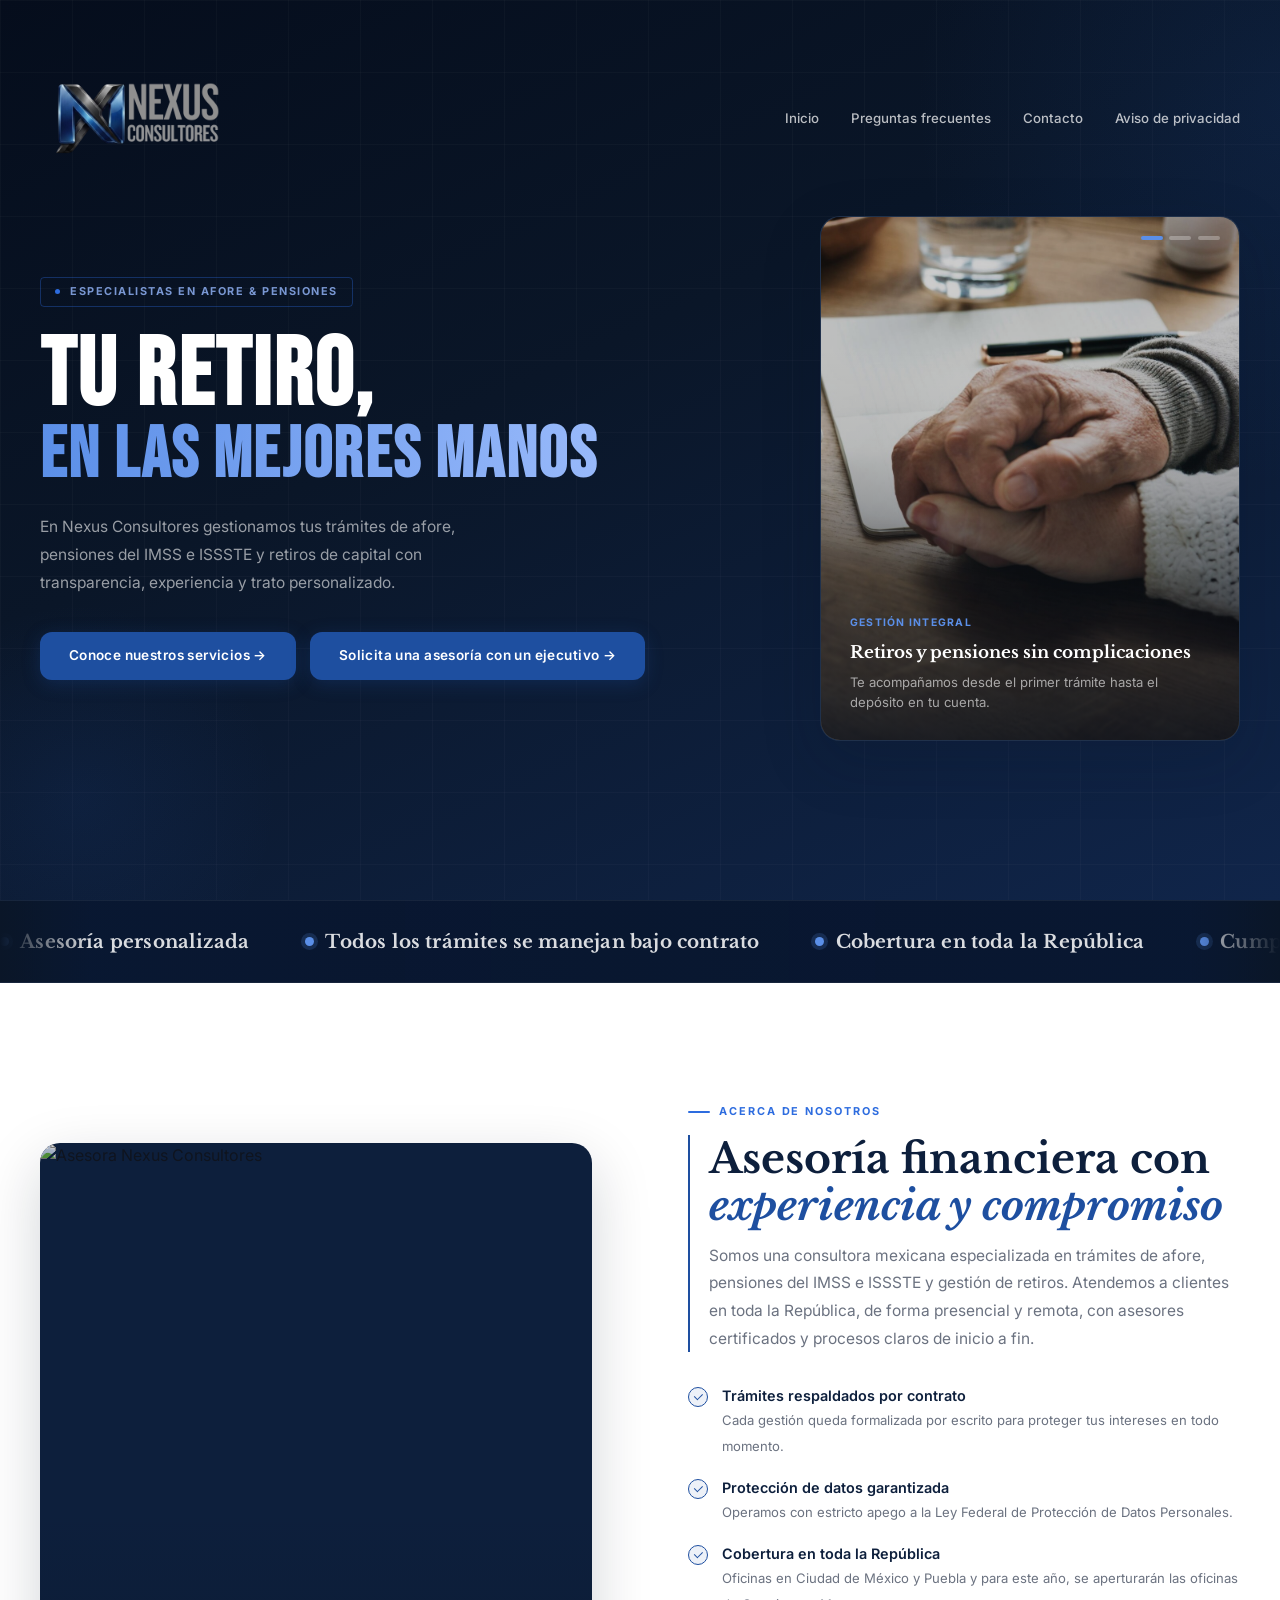
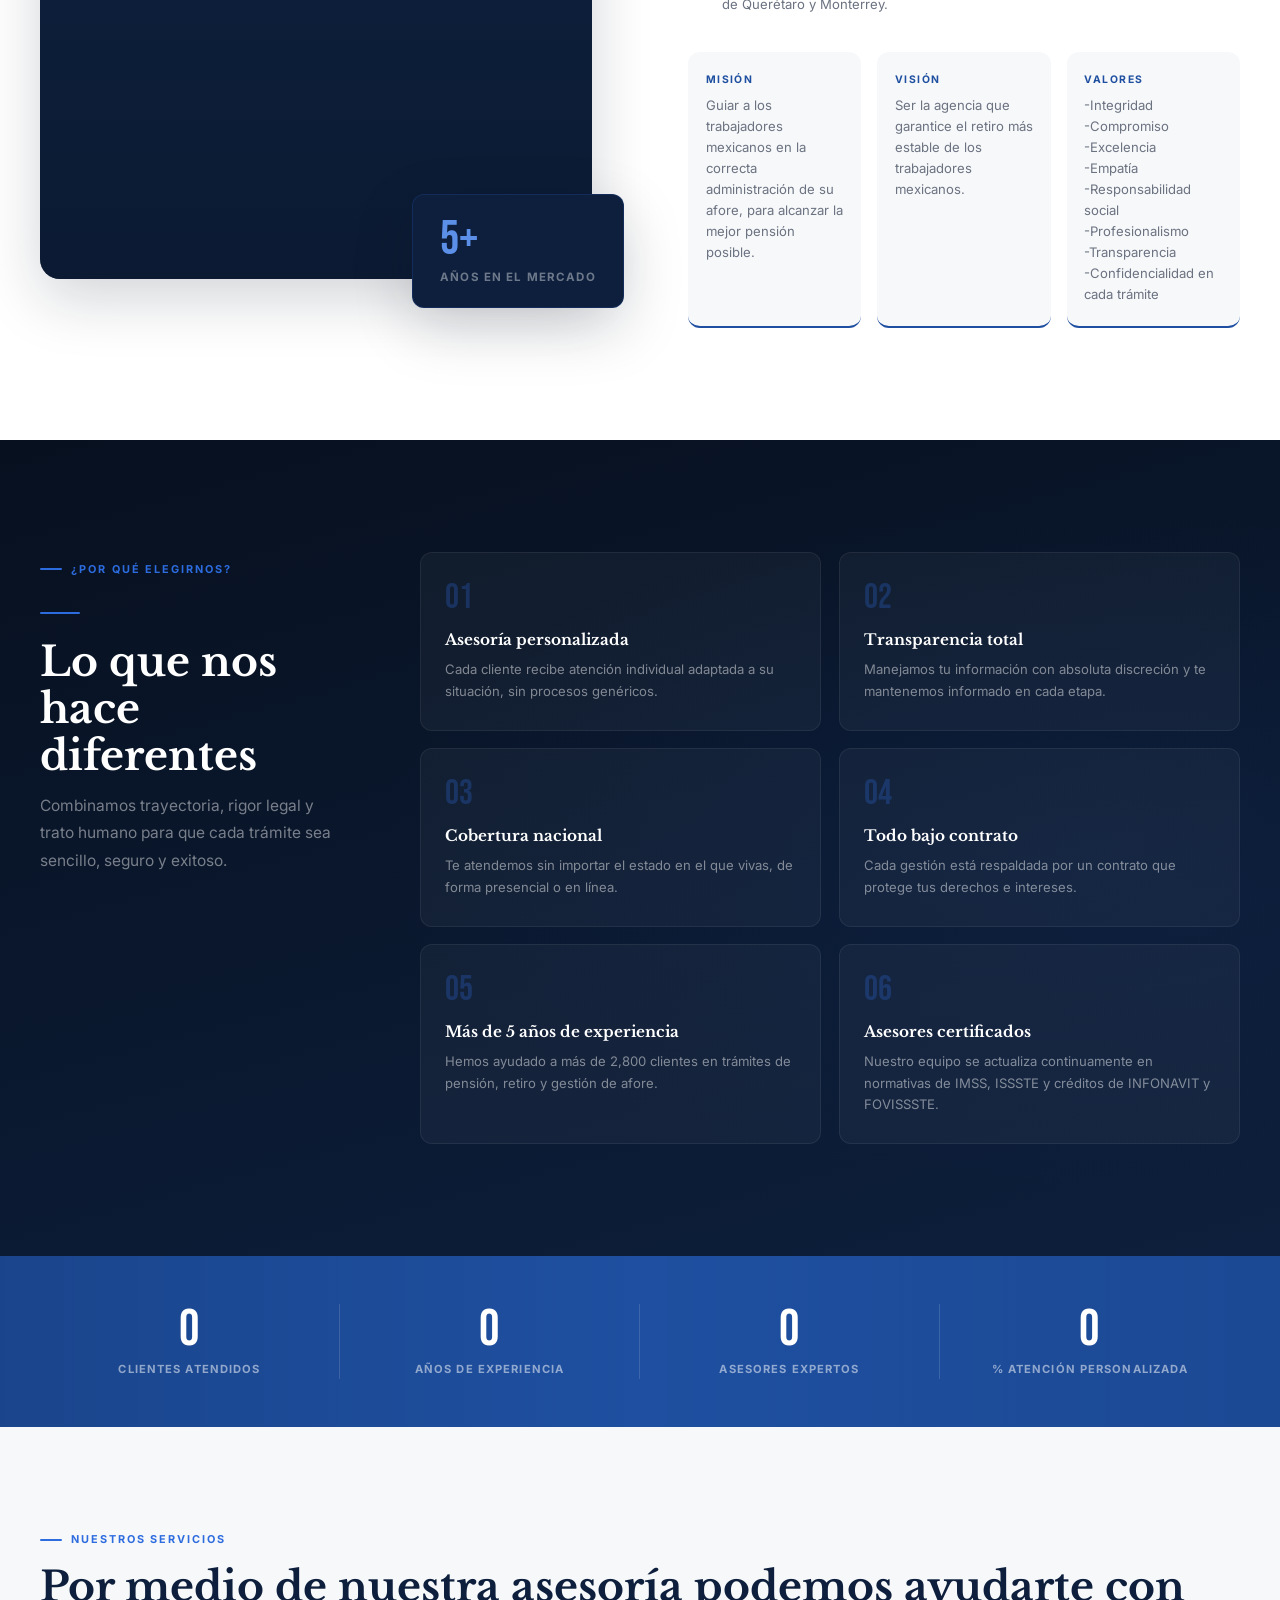
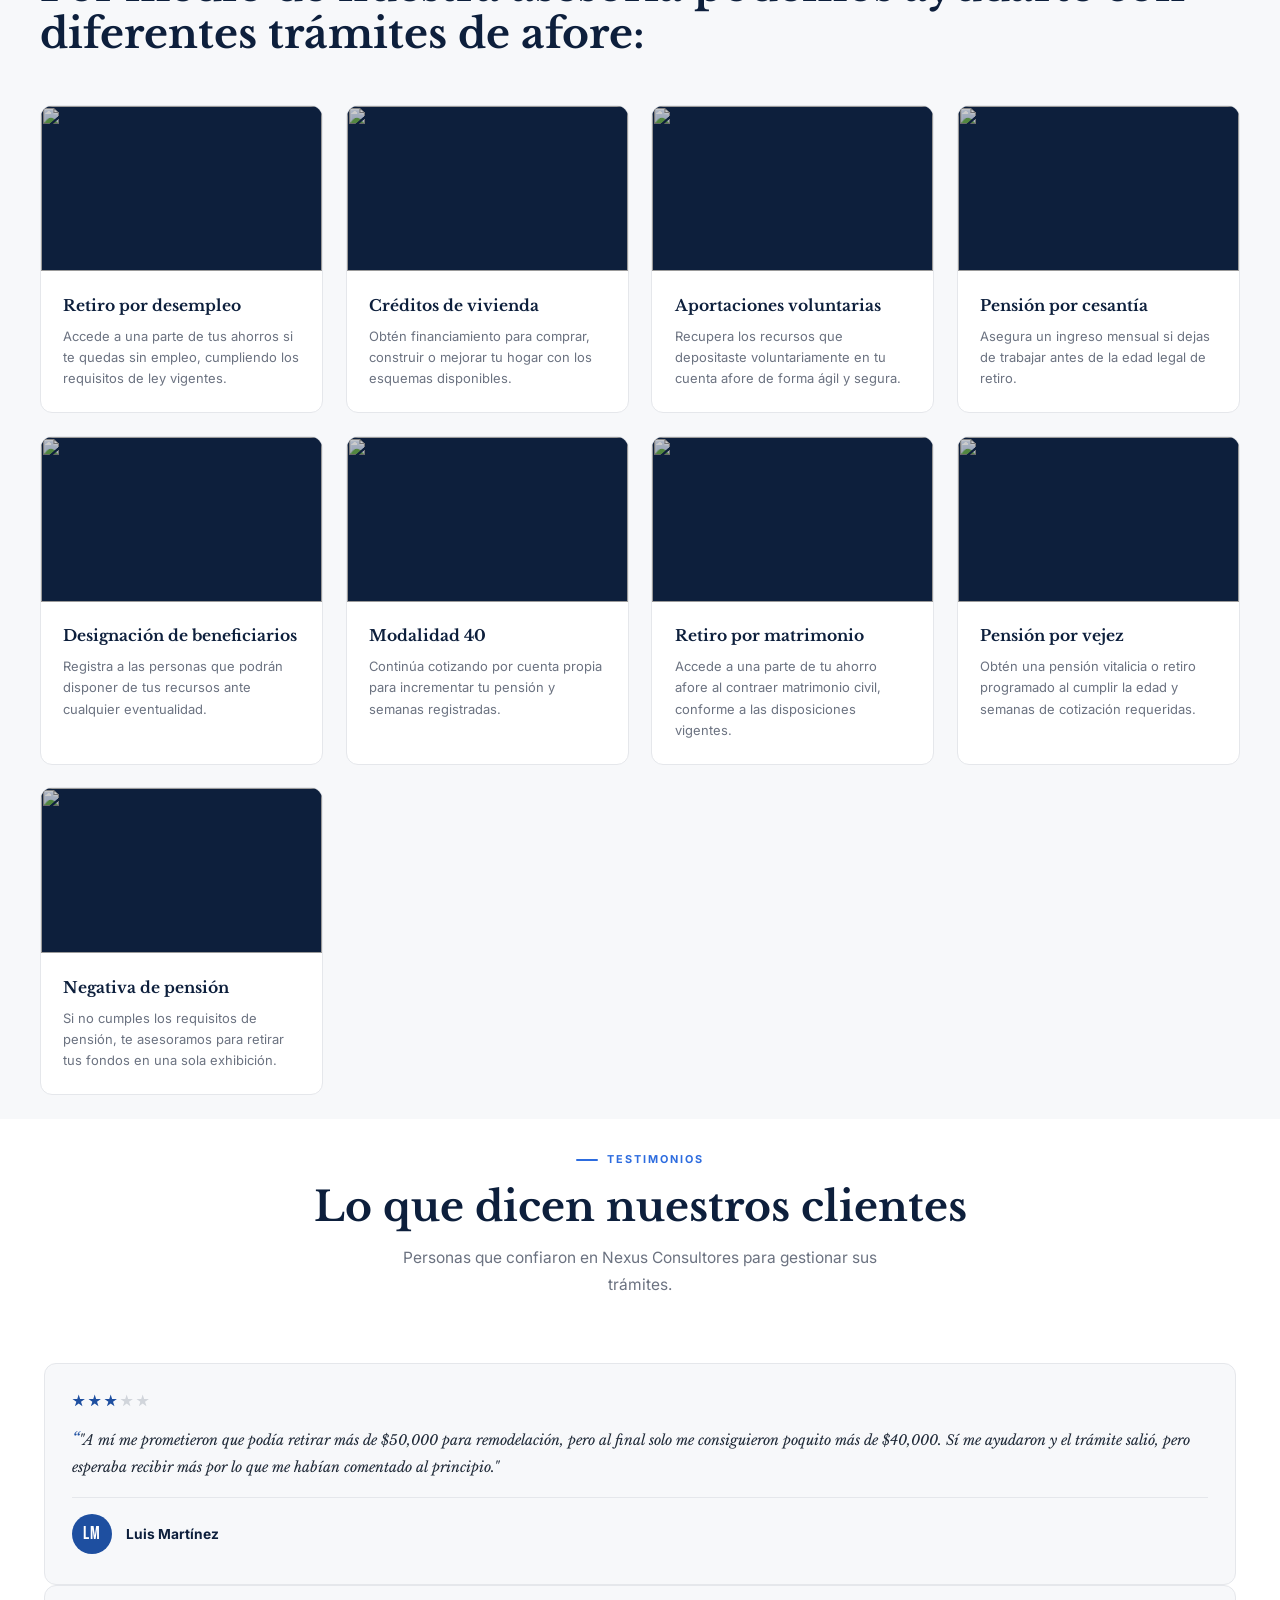
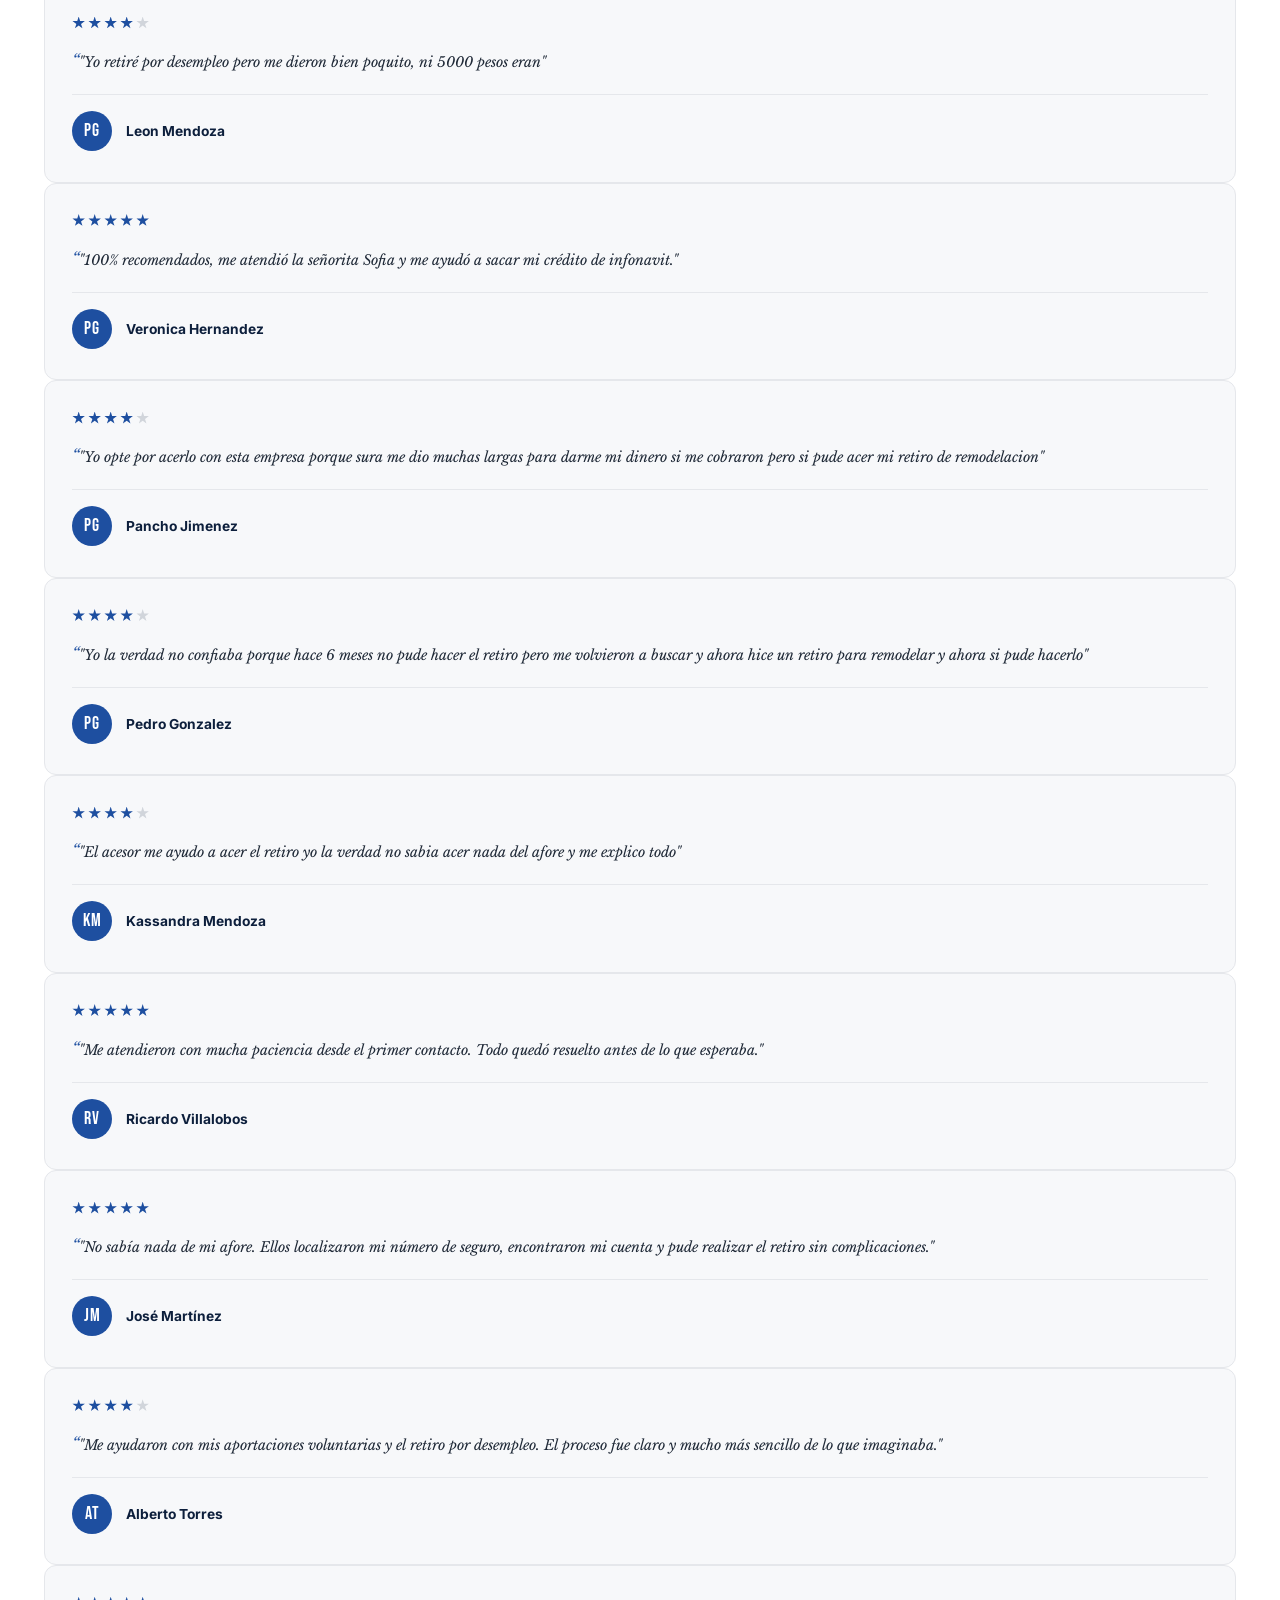
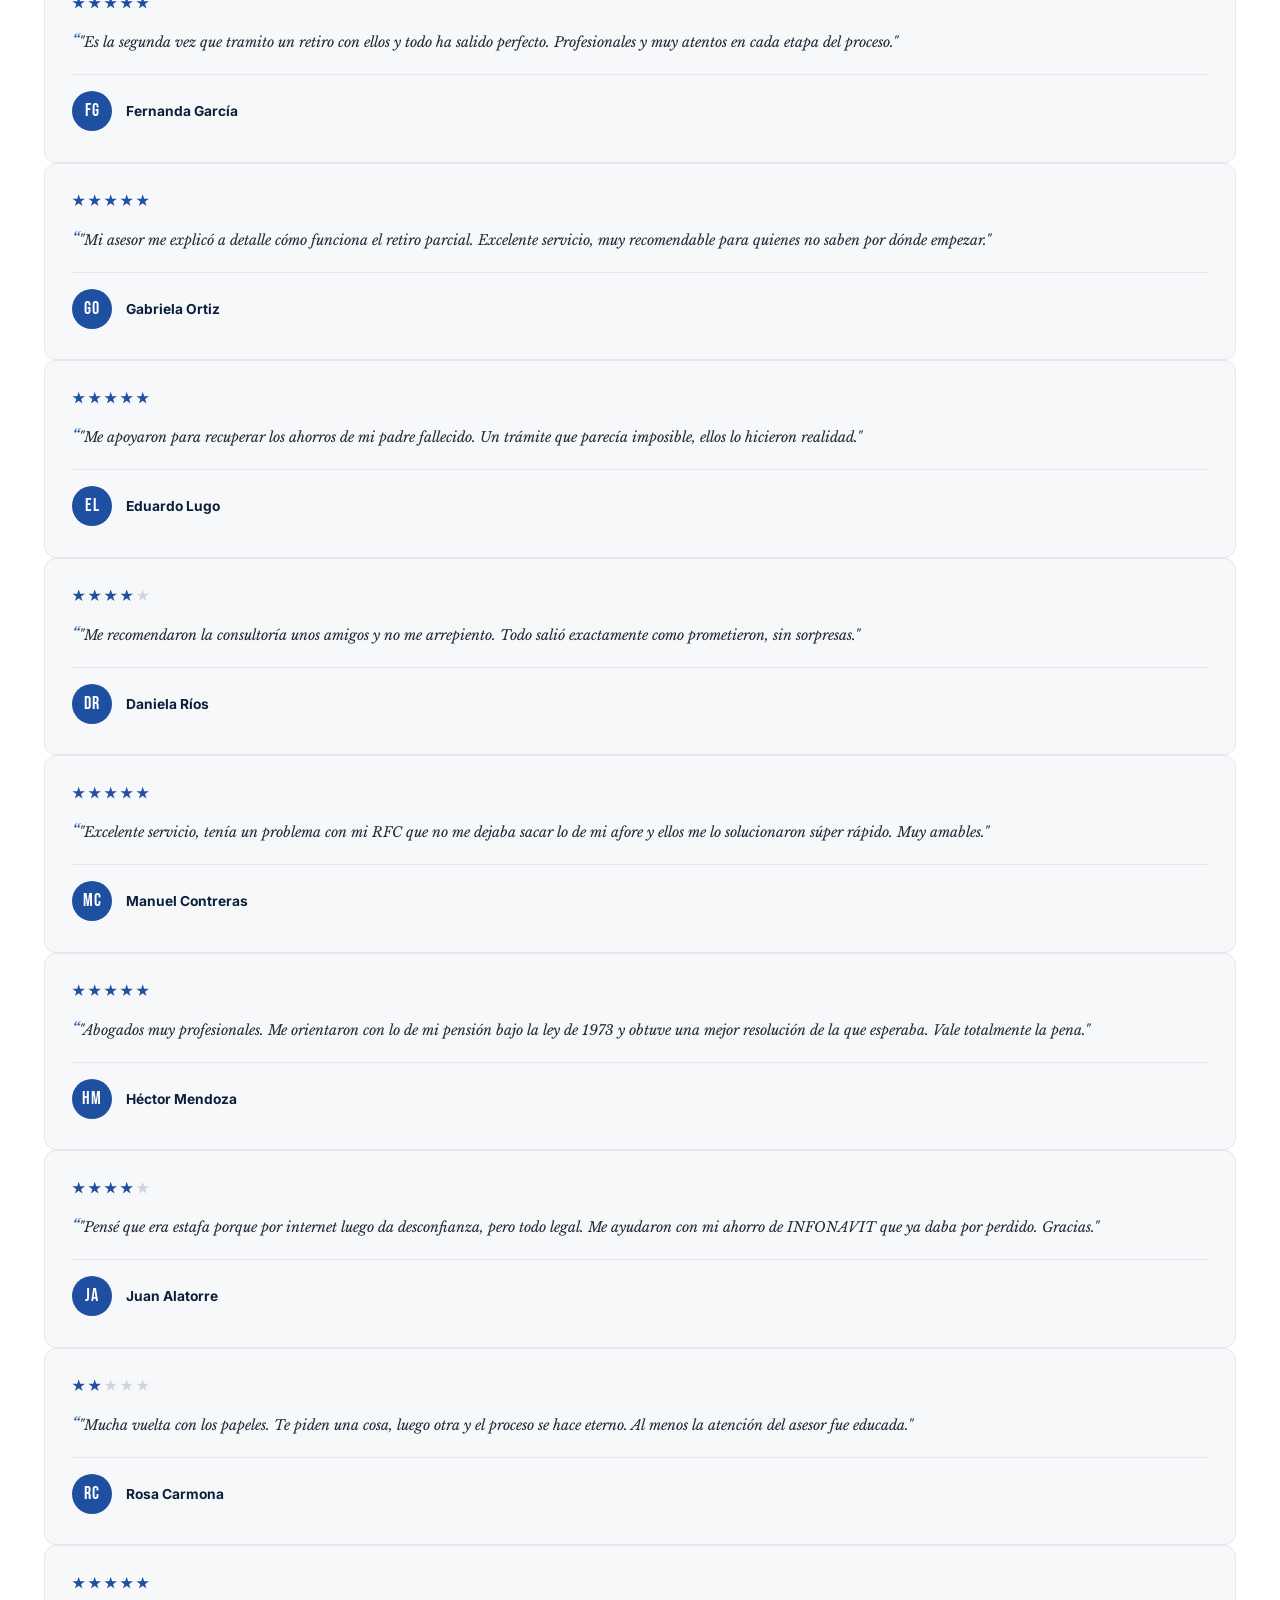
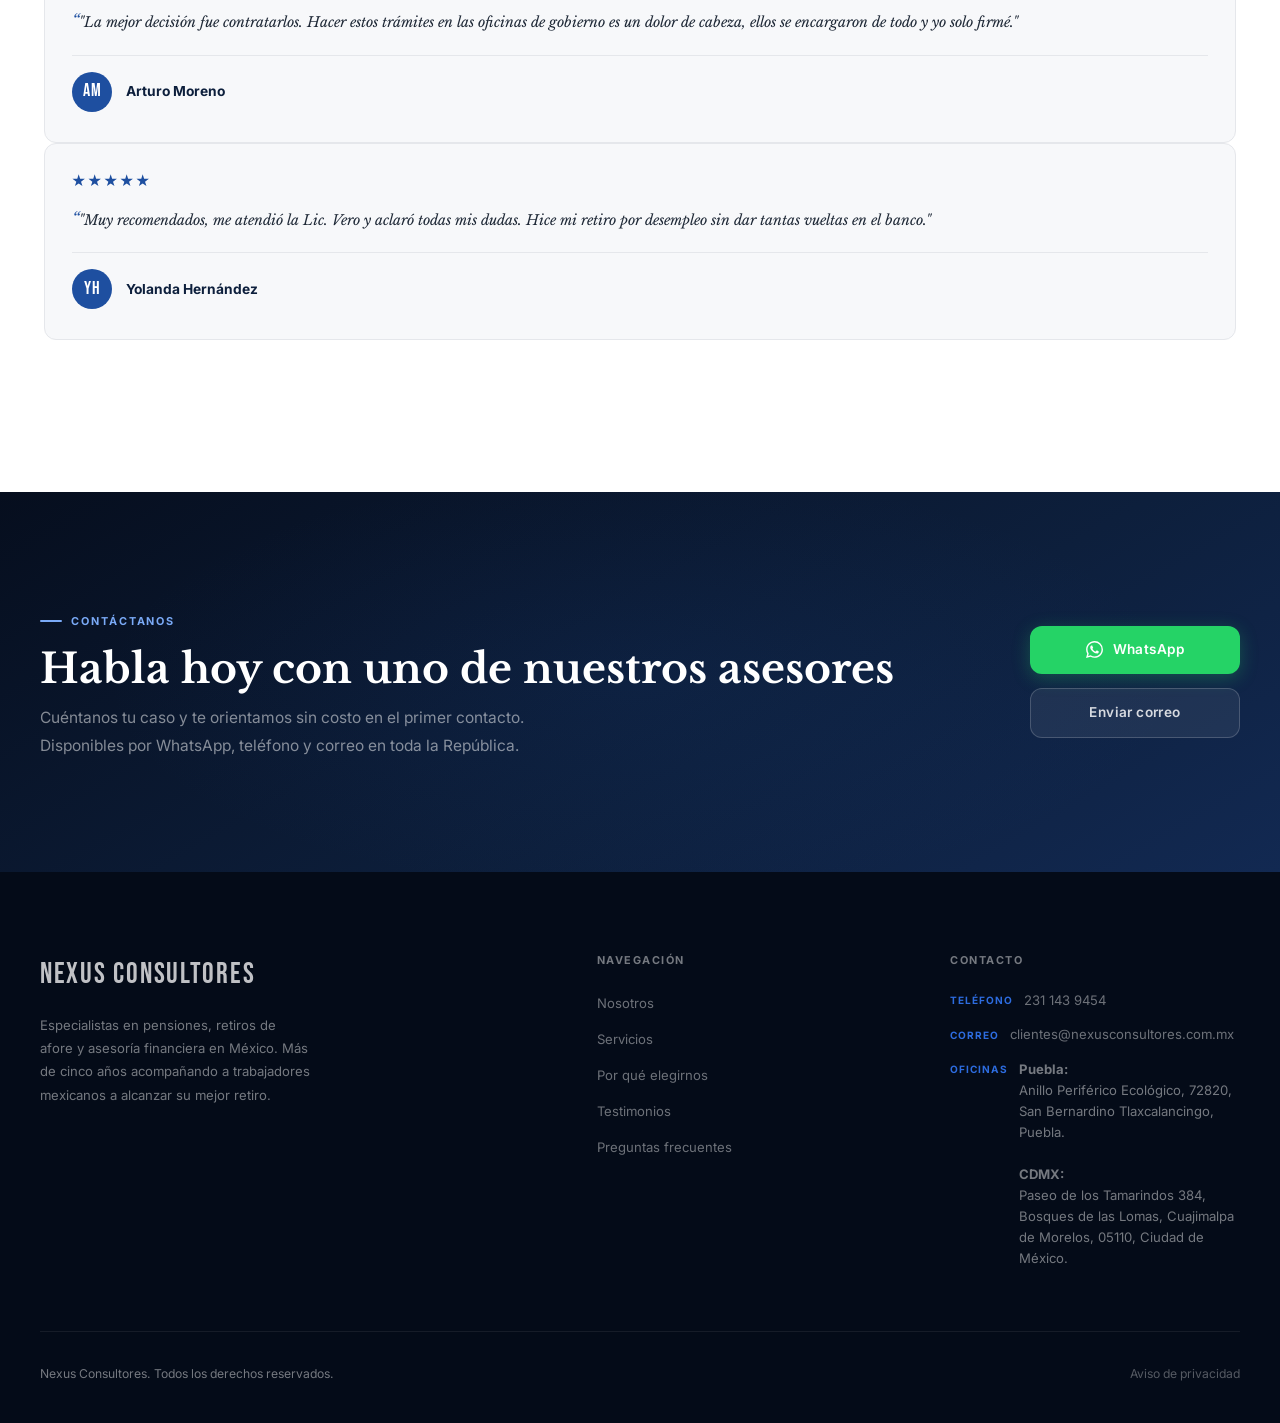
==== commit 84ca47e6: "nexalmee" ====
--- a/index.html
+++ b/index.html
@@ -529,52 +529,125 @@
     }
     .hero-btns { display:flex; gap:.9rem; flex-wrap:wrap }
 
-    /* hero right cards */
-    .hero-right { display:flex; flex-direction:column; gap:1.1rem }
-    .hcard {
+    /* hero background carousel (mobile only — images behind the text) */
+    .hero-bg-carousel {
+      display:none;
+      position:absolute;
+      inset:0;
+      z-index:0;
+      overflow:hidden;
+    }
+    .hero-bg-carousel .bg-slide {
+      position:absolute;
+      inset:0;
+      opacity:0;
+      transition:opacity 1.3s ease;
+    }
+    .hero-bg-carousel .bg-slide.active { opacity:1 }
+    .hero-bg-carousel .bg-slide img {
+      width:100%; height:100%;
+      object-fit:cover;
+      filter:brightness(.55) saturate(.75);
+    }
+    .hero-bg-carousel::after {
+      content:'';
+      position:absolute;
+      inset:0;
+      z-index:1;
+      background:linear-gradient(180deg,
+        rgba(5,13,28,.35) 0%,
+        rgba(5,13,28,.55) 45%,
+        rgba(5,13,28,.88) 100%);
+    }
+    .hero-bg-dots {
+      position:absolute;
+      left:0; right:0;
+      bottom:1.1rem;
+      z-index:2;
+      display:flex;
+      justify-content:center;
+      gap:.4rem;
+    }
+    .hero-bg-dots button {
+      width:22px; height:4px;
+      border-radius:2px;
+      border:none;
+      background:rgba(255,255,255,.3);
+      padding:0;
+      cursor:pointer;
+      transition:background .25s;
+    }
+    .hero-bg-dots button.active { background:var(--blue-pale) }
+
+    /* hero right — image carousel */
+    .hero-right { position:relative }
+    .hcarousel {
+      position:relative;
+      width:100%;
+      aspect-ratio:4/5;
       border-radius:var(--r-lg);
-      padding:1.6rem 1.8rem;
-      backdrop-filter:blur(10px);
-      transition:transform .3s;
-    }
-    .hcard:hover { transform:translateX(-5px) }
-    .hcard.c1 { background:rgba(255,255,255,.045); border:1px solid rgba(255,255,255,.07) }
-    .hcard.c2 { background:rgba(30,79,160,.18); border:1px solid rgba(45,108,223,.22) }
-    .hcard.c3 { background:rgba(255,255,255,.03); border:1px solid rgba(255,255,255,.06) }
-    .hcard-tag {
+      overflow:hidden;
+      box-shadow:var(--sh-lg);
+      border:1px solid rgba(255,255,255,.08);
+      background:var(--navy2);
+    }
+    .hcarousel-slide {
+      position:absolute;
+      inset:0;
+      opacity:0;
+      transition:opacity 1s ease;
+    }
+    .hcarousel-slide.active { opacity:1 }
+    .hcarousel-slide img {
+      width:100%;
+      height:100%;
+      object-fit:cover;
+      filter:brightness(.8) saturate(.85);
+    }
+    .hcarousel-overlay {
+      position:absolute;
+      inset:0;
+      background:linear-gradient(to top,rgba(6,12,24,.82) 0%,rgba(6,12,24,.05) 55%,transparent 75%);
+      pointer-events:none;
+    }
+    .hcarousel-caption {
+      position:absolute;
+      left:0; right:0; bottom:0;
+      z-index:2;
+      padding:1.7rem 1.8rem;
+    }
+    .hcarousel-tag {
       font-size:.65rem;
       font-weight:700;
       letter-spacing:.12em;
       text-transform:uppercase;
-      color:rgba(255,255,255,.35);
-      margin-bottom:.7rem;
-    }
-    .hcard h3 {
+      color:var(--blue-pale);
+      margin-bottom:.5rem;
+    }
+    .hcarousel-caption h3 {
       font-family:'Libre Baskerville',serif;
-      font-size:.97rem;
+      font-size:1.05rem;
       color:var(--white);
-      margin-bottom:.35rem;
-    }
-    .hcard p { font-size:.82rem; color:rgba(255,255,255,.5); line-height:1.6 }
-    .hcard-big {
-      font-family:'Bebas Neue',sans-serif;
-      font-size:3rem;
-      color:var(--blue-pale);
-      line-height:1;
-      margin-top:.5rem;
-    }
-    .hcard-badge {
-      display:inline-block;
-      margin-top:.6rem;
-      font-size:.68rem;
-      font-weight:700;
-      letter-spacing:.07em;
-      text-transform:uppercase;
-      color:var(--blue-pale);
-      background:rgba(45,108,223,.14);
-      padding:.22rem .65rem;
-      border-radius:4px;
-    }
+      margin-bottom:.3rem;
+    }
+    .hcarousel-caption p { font-size:.82rem; color:rgba(255,255,255,.6); line-height:1.55; max-width:320px }
+    .hcarousel-dots {
+      position:absolute;
+      top:1.2rem; right:1.2rem;
+      z-index:3;
+      display:flex;
+      gap:.4rem;
+    }
+    .hcarousel-dots button {
+      width:22px; height:4px;
+      border-radius:2px;
+      border:none;
+      background:rgba(255,255,255,.28);
+      cursor:pointer;
+      padding:0;
+      transition:background .25s;
+    }
+    .hcarousel-dots button.active { background:var(--blue-pale) }
 
     /* =============================================
        ABOUT
@@ -1079,7 +1152,7 @@
     ============================================= */
     @media(max-width:1024px) {
       .hero-inner { grid-template-columns:1fr }
-      .hero-right { display:none }
+      .hero-right { max-width:420px; margin:0 auto }
       .why-layout { grid-template-columns:1fr; gap:3rem }
       .cta-inner { grid-template-columns:1fr }
       .cta-btns { flex-direction:row }
@@ -1102,7 +1175,7 @@
       .strip-row { gap:2.2rem; padding-right:2.2rem }
 
       .nav-logo img { width:135px !important; height:auto !important }
-      .hero-inner { padding:7.5rem 0 4rem }
+      .hero-inner { padding:7.5rem 0 3rem }
       .hero-h1 { font-size:3rem; line-height:1 }
       .hero-btns { flex-direction:column }
       .hero-btns a { width:100%; justify-content:center }
@@ -1110,6 +1183,9 @@
       .cta-btns a { width:100%; justify-content:center }
       .fc-row { flex-direction:column; gap:.25rem }
       .about-badge { right:0; bottom:-1rem }
+
+      .hero-right { display:none !important }
+      .hero-bg-carousel { display:block !important }
 
       /* mob menu fixes */
       .mob-overlay {
@@ -1319,6 +1395,16 @@
     <div class="hero-grid-bg"></div>
     <div class="hero-glow hero-glow-1"></div>
     <div class="hero-glow hero-glow-2"></div>
+    <div class="hero-bg-carousel" id="heroBgCarousel">
+      <div class="bg-slide active"><img src="img/pensiones.jpg" alt="Asesoría personalizada Nexus Consultores" loading="eager" /></div>
+      <div class="bg-slide"><img src="https://images.unsplash.com/photo-1521791136064-7986c2920216?w=900&q=75" alt="Trámite de afore y pensión" loading="lazy" /></div>
+      <div class="bg-slide"><img src="img/contrato.jpg" alt="Clientes satisfechos Nexus Consultores" loading="lazy" /></div>
+      <div class="hero-bg-dots" id="heroBgDots">
+        <button class="active" data-i="0" aria-label="Imagen 1"></button>
+        <button data-i="1" aria-label="Imagen 2"></button>
+        <button data-i="2" aria-label="Imagen 3"></button>
+      </div>
+    </div>
     <div class="container">
       <div class="hero-inner">
         <div data-aos="fade-right" data-aos-duration="900">
@@ -1328,26 +1414,32 @@
           </h1>
           <p class="hero-p">En Nexus Consultores gestionamos tus tr&aacute;mites de afore, pensiones del IMSS e ISSSTE y retiros de capital con transparencia, experiencia y trato personalizado.</p>
           <div class="hero-btns">
-            <a href="#services" class="btn-primary">Ver nuestros servicios &rarr;</a>
-            <a href="#cta" class="btn-ghost">Habla con un asesor</a>
+            <a href="#services" class="btn-primary">Conoce nuestros servicios &rarr;</a>
+            <a href="#cta" class="btn-primary">Solicita una asesoría con un ejecutivo &rarr;</a>
           </div>
         </div>
         <div class="hero-right" data-aos="fade-left" data-aos-duration="900" data-aos-delay="200">
-          <div class="hcard c1">
-            <div class="hcard-tag">Gesti&oacute;n integral</div>
-            <h3>Retiros y pensiones sin complicaciones</h3>
-            <p>Te acompa&ntilde;amos desde el primer tr&aacute;mite hasta el dep&oacute;sito en tu cuenta.</p>
-          </div>
-          <div class="hcard c2">
-            <div class="hcard-tag">Clientes satisfechos</div>
-            <div class="hcard-big">2,800+</div>
-            <p>En toda la Rep&uacute;blica Mexicana, presencial y en l&iacute;nea.</p>
-            <span class="hcard-badge">Cobertura nacional</span>
-          </div>
-          <div class="hcard c3">
-            <div class="hcard-tag">Seguridad y legalidad</div>
-            <h3>Todo bajo contrato formal</h3>
-            <p>Tus datos y operaciones est&aacute;n protegidos conforme a la Ley Federal de Protecci&oacute;n de Datos.</p>
+          <div class="hcarousel" id="heroCarousel">
+            <div class="hcarousel-slide active">
+              <img src="img/pensiones.jpg" alt="Asesoría personalizada Nexus Consultores" loading="eager" />
+            </div>
+            <div class="hcarousel-slide">
+              <img src="https://images.unsplash.com/photo-1521791136064-7986c2920216?w=900&q=75" alt="Trámite de afore y pensión" loading="lazy" />
+            </div>
+            <div class="hcarousel-slide">
+              <img src="img/contrato.jpg" alt="Clientes satisfechos Nexus Consultores" loading="lazy" />
+            </div>
+            <div class="hcarousel-overlay"></div>
+            <div class="hcarousel-dots" id="heroDots">
+              <button class="active" data-i="0" aria-label="Imagen 1"></button>
+              <button data-i="1" aria-label="Imagen 2"></button>
+              <button data-i="2" aria-label="Imagen 3"></button>
+            </div>
+            <div class="hcarousel-caption">
+              <div class="hcarousel-tag" id="heroCaptionTag">Gestión integral</div>
+              <h3 id="heroCaptionTitle">Retiros y pensiones sin complicaciones</h3>
+              <p id="heroCaptionText">Te acompañamos desde el primer trámite hasta el depósito en tu cuenta.</p>
+            </div>
           </div>
         </div>
       </div>
@@ -1504,7 +1596,7 @@
       <div class="svc-hd" data-aos="fade-up">
         <div>
           <span class="eyebrow">Nuestros servicios</span>
-          <h2 class="section-title">¿En qu&eacute; podemos ayudarte?</h2>
+          <h2 class="section-title">Por medio de nuestra asesoría  podemos ayudarte con diferentes trámites de afore:</h2>
         </div>
       </div>
       <div class="svc-grid">
@@ -1549,64 +1641,68 @@
   </section>
 
   <!-- TESTIMONIALS -->
-  <section id="testimonials">
-    <div class="container">
-      <div class="testi-hd" data-aos="fade-up">
-        <span class="eyebrow">Testimonios</span>
-        <h2 class="section-title">Lo que dicen nuestros clientes</h2>
-        <p class="section-sub">Personas que confiaron en Nexus Consultores para gestionar sus trámites.</p>
+  <!-- TESTIMONIALS -->
+<section id="testimonials">
+  <div class="container">
+    <div class="testi-hd" data-aos="fade-up">
+      <span class="eyebrow">Testimonios</span>
+      <h2 class="section-title">Lo que dicen nuestros clientes</h2>
+      <p class="section-sub">Personas que confiaron en Nexus Consultores para gestionar sus trámites.</p>
+    </div>
+    <div class="swiper swiper-testi">
+      <div class="swiper-wrapper">
+
+        <div class="swiper-slide">
+          <div class="tcard">
+            <div class="tstars">
+              <span class="star"></span><span class="star"></span><span class="star"></span><span class="star empty"></span><span class="star empty"></span>
+            </div>
+            <p class="ttext">"A mí me prometieron que podía retirar más de $50,000 para remodelación, pero al final solo me consiguieron poquito más de $40,000. Sí me ayudaron y el trámite salió, pero esperaba recibir más por lo que me habían comentado al principio."</p>
+            <div class="tauth"><div class="tav">LM</div><div><div class="tname">Luis Martínez</div></div></div>
+          </div>
+        </div>
+
+        <div class="swiper-slide"><div class="tcard"><div class="tstars"><span class="star"></span><span class="star"></span><span class="star"></span><span class="star"></span><span class="star empty"></span></div><p class="ttext">"Yo retiré por desempleo pero me dieron bien poquito, ni 5000 pesos eran"</p><div class="tauth"><div class="tav">PG</div><div><div class="tname">Leon Mendoza</div></div></div></div></div>
+
+        <div class="swiper-slide"><div class="tcard"><div class="tstars"><span class="star"></span><span class="star"></span><span class="star"></span><span class="star"></span><span class="star"></span></div><p class="ttext">"100% recomendados, me atendió la señorita Sofia y me ayudó a sacar mi crédito de infonavit."</p><div class="tauth"><div class="tav">PG</div><div><div class="tname">Veronica Hernandez</div></div></div></div></div>
+
+        <div class="swiper-slide"><div class="tcard"><div class="tstars"><span class="star"></span><span class="star"></span><span class="star"></span><span class="star"></span><span class="star empty"></span></div><p class="ttext">"Yo opte por acerlo con esta empresa porque sura me dio muchas largas para darme mi dinero si me cobraron pero si pude acer mi retiro de remodelacion"</p><div class="tauth"><div class="tav">PG</div><div><div class="tname">Pancho Jimenez</div></div></div></div></div>
+
+        <div class="swiper-slide"><div class="tcard"><div class="tstars"><span class="star"></span><span class="star"></span><span class="star"></span><span class="star"></span><span class="star empty"></span></div><p class="ttext">"Yo la verdad no confiaba porque hace 6 meses no pude hacer el retiro pero me volvieron a buscar y ahora hice un retiro para remodelar y ahora si pude hacerlo"</p><div class="tauth"><div class="tav">PG</div><div><div class="tname">Pedro Gonzalez</div></div></div></div></div>
+
+        <div class="swiper-slide"><div class="tcard"><div class="tstars"><span class="star"></span><span class="star"></span><span class="star"></span><span class="star"></span><span class="star empty"></span></div><p class="ttext">"El acesor me ayudo  a acer el retiro yo la verdad no sabia acer nada del afore y me explico todo"</p><div class="tauth"><div class="tav">KM</div><div><div class="tname">Kassandra Mendoza</div></div></div></div></div>
+
+        <div class="swiper-slide"><div class="tcard"><div class="tstars"><span class="star"></span><span class="star"></span><span class="star"></span><span class="star"></span><span class="star"></span></div><p class="ttext">"Me atendieron con mucha paciencia desde el primer contacto. Todo quedó resuelto antes de lo que esperaba."</p><div class="tauth"><div class="tav">RV</div><div><div class="tname">Ricardo Villalobos</div></div></div></div></div>
+
+        <div class="swiper-slide"><div class="tcard"><div class="tstars"><span class="star"></span><span class="star"></span><span class="star"></span><span class="star"></span><span class="star"></span></div><p class="ttext">"No sabía nada de mi afore. Ellos localizaron mi número de seguro, encontraron mi cuenta y pude realizar el retiro sin complicaciones."</p><div class="tauth"><div class="tav">JM</div><div><div class="tname">José Martínez</div></div></div></div></div>
+
+        <div class="swiper-slide"><div class="tcard"><div class="tstars"><span class="star"></span><span class="star"></span><span class="star"></span><span class="star"></span><span class="star empty"></span></div><p class="ttext">"Me ayudaron con mis aportaciones voluntarias y el retiro por desempleo. El proceso fue claro y mucho más sencillo de lo que imaginaba."</p><div class="tauth"><div class="tav">AT</div><div><div class="tname">Alberto Torres</div></div></div></div></div>
+
+        <div class="swiper-slide"><div class="tcard"><div class="tstars"><span class="star"></span><span class="star"></span><span class="star"></span><span class="star"></span><span class="star"></span></div><p class="ttext">"Es la segunda vez que tramito un retiro con ellos y todo ha salido perfecto. Profesionales y muy atentos en cada etapa del proceso."</p><div class="tauth"><div class="tav">FG</div><div><div class="tname">Fernanda García</div></div></div></div></div>
+
+        <div class="swiper-slide"><div class="tcard"><div class="tstars"><span class="star"></span><span class="star"></span><span class="star"></span><span class="star"></span><span class="star"></span></div><p class="ttext">"Mi asesor me explicó a detalle cómo funciona el retiro parcial. Excelente servicio, muy recomendable para quienes no saben por dónde empezar."</p><div class="tauth"><div class="tav">GO</div><div><div class="tname">Gabriela Ortiz</div></div></div></div></div>
+
+        <div class="swiper-slide"><div class="tcard"><div class="tstars"><span class="star"></span><span class="star"></span><span class="star"></span><span class="star"></span><span class="star"></span></div><p class="ttext">"Me apoyaron para recuperar los ahorros de mi padre fallecido. Un trámite que parecía imposible, ellos lo hicieron realidad."</p><div class="tauth"><div class="tav">EL</div><div><div class="tname">Eduardo Lugo</div></div></div></div></div>
+
+        <div class="swiper-slide"><div class="tcard"><div class="tstars"><span class="star"></span><span class="star"></span><span class="star"></span><span class="star"></span><span class="star empty"></span></div><p class="ttext">"Me recomendaron la consultoría unos amigos y no me arrepiento. Todo salió exactamente como prometieron, sin sorpresas."</p><div class="tauth"><div class="tav">DR</div><div><div class="tname">Daniela Ríos</div></div></div></div></div>
+
+        <div class="swiper-slide"><div class="tcard"><div class="tstars"><span class="star"></span><span class="star"></span><span class="star"></span><span class="star"></span><span class="star"></span></div><p class="ttext">"Excelente servicio, tenía un problema con mi RFC que no me dejaba sacar lo de mi afore y ellos me lo solucionaron súper rápido. Muy amables."</p><div class="tauth"><div class="tav">MC</div><div><div class="tname">Manuel Contreras</div></div></div></div></div>
+
+        <div class="swiper-slide"><div class="tcard"><div class="tstars"><span class="star"></span><span class="star"></span><span class="star"></span><span class="star"></span><span class="star"></span></div><p class="ttext">"Abogados muy profesionales. Me orientaron con lo de mi pensión bajo la ley de 1973 y obtuve una mejor resolución de la que esperaba. Vale totalmente la pena."</p><div class="tauth"><div class="tav">HM</div><div><div class="tname">Héctor Mendoza</div></div></div></div></div>
+
+        <div class="swiper-slide"><div class="tcard"><div class="tstars"><span class="star"></span><span class="star"></span><span class="star"></span><span class="star"></span><span class="star empty"></span></div><p class="ttext">"Pensé que era estafa porque por internet luego da desconfianza, pero todo legal. Me ayudaron con mi ahorro de INFONAVIT que ya daba por perdido. Gracias."</p><div class="tauth"><div class="tav">JA</div><div><div class="tname">Juan Alatorre</div></div></div></div></div>
+
+        <div class="swiper-slide"><div class="tcard"><div class="tstars"><span class="star"></span><span class="star"></span><span class="star empty"></span><span class="star empty"></span><span class="star empty"></span></div><p class="ttext">"Mucha vuelta con los papeles. Te piden una cosa, luego otra y el proceso se hace eterno. Al menos la atención del asesor fue educada."</p><div class="tauth"><div class="tav">RC</div><div><div class="tname">Rosa Carmona</div></div></div></div></div>
+
+        <div class="swiper-slide"><div class="tcard"><div class="tstars"><span class="star"></span><span class="star"></span><span class="star"></span><span class="star"></span><span class="star"></span></div><p class="ttext">"La mejor decisión fue contratarlos. Hacer estos trámites en las oficinas de gobierno es un dolor de cabeza, ellos se encargaron de todo y yo solo firmé."</p><div class="tauth"><div class="tav">AM</div><div><div class="tname">Arturo Moreno</div></div></div></div></div>
+
+        <div class="swiper-slide"><div class="tcard"><div class="tstars"><span class="star"></span><span class="star"></span><span class="star"></span><span class="star"></span><span class="star"></span></div><p class="ttext">"Muy recomendados, me atendió la Lic. Vero y aclaró todas mis dudas. Hice mi retiro por desempleo sin dar tantas vueltas en el banco."</p><div class="tauth"><div class="tav">YH</div><div><div class="tname">Yolanda Hernández</div></div></div></div></div>
+
       </div>
-      <div class="swiper swiper-testi">
-        <div class="swiper-wrapper">
-          <div class="swiper-slide">
-  <div class="tcard">
-    <div class="tstars">
-      <span class="star"></span>
-      <span class="star"></span>
-      <span class="star"></span>
-      <span class="star empty"></span>
-      <span class="star empty"></span>
-    </div>
-    <p class="ttext">
-      A mí me prometieron que podía retirar más de $50,000 para remodelación, pero al final solo me consiguieron poquito más de $40,000. Sí me ayudaron y el trámite salió, pero esperaba recibir más por lo que me habían comentado al principio.
-    </p>
-    <div class="tauth">
-      <div class="tav">LM</div>
-      <div>
-        <div class="tname">Luis Martínez</div>
-      </div>
+      <div class="swiper-pagination"></div>
     </div>
   </div>
-
-  
-  
-</div>
-          <div class="swiper-slide"><div class="tcard"><div class="tstars"><span class="star"></span><span class="star"></span><span class="star"></span><span class="star"></span><span class="star empty"></span></div><p class="ttext">Yo retiré por desempleo pero me dieron bien poquito, ni 5000 pesos eran</p><div class="tauth"><div class="tav">PG</div><div><div class="tname">Leon Mendoza</div></div></div></div></div>
-          <div class="swiper-slide"><div class="tcard"><div class="tstars"><span class="star"></span><span class="star"></span><span class="star"></span><span class="star"></span><span class="star"></span></div><p class="ttext">100% recomendados, me atendió la señorita Sofia y me ayudó a sacar mi crédito de infonavit.</p><div class="tauth"><div class="tav">PG</div><div><div class="tname">Veronica Hernandez</div></div></div></div></div>
-          <div class="swiper-slide"><div class="tcard"><div class="tstars"><span class="star"></span><span class="star"></span><span class="star"></span><span class="star"></span><span class="star empty"></span></div><p class="ttext">Yo opte por acerlo con esta empresa porque sura me dio muchas largas para darme mi dinero si me cobraron pero si pude acer mi retiro de remodelacion</p><div class="tauth"><div class="tav">PG</div><div><div class="tname">Pancho Jimenez</div></div></div></div></div>
-          <!-- <div class="swiper-slide"><div class="tcard"><div class="tstars"><span class="star"></span><span class="star"></span><span class="star"></span><span class="star"></span><span class="star empty"></span></div><p class="ttext">Yo la verdad no confiaba porque hace 6 meses no pude hacer el retiro pero me volvieron a buscar y ahora hice un retiro para remodelar y ahora si pude hacerlo</p><div class="tauth"><div class="tav">PG</div><div><div class="tname">Saul Gutierrez</div></div></div></div></div> -->
-          <div class="swiper-slide"><div class="tcard"><div class="tstars"><span class="star"></span><span class="star"></span><span class="star"></span><span class="star"></span><span class="star empty"></span></div><p class="ttext">Yo la verdad no confiaba porque hace 6 meses no pude hacer el retiro pero me volvieron a buscar y ahora hice un retiro para remodelar y ahora si pude hacerlo</p><div class="tauth"><div class="tav">PG</div><div><div class="tname">Pedro Gonzalez</div></div></div></div></div>
-          <div class="swiper-slide"><div class="tcard"><div class="tstars"><span class="star"></span><span class="star"></span><span class="star"></span><span class="star"></span><span class="star empty"></span></div><p class="ttext">El acesor me ayudo  a acer el retiro yo la verdad no sabia acer nada del afore y me explico todo</p><div class="tauth"><div class="tav">KM</div><div><div class="tname">Kassandra Mendoza</div></div></div></div></div>
-          <div class="swiper-slide"><div class="tcard"><div class="tstars"><span class="star"></span><span class="star"></span><span class="star"></span><span class="star"></span><span class="star"></span></div><p class="ttext">Me atendieron con mucha paciencia desde el primer contacto. Todo quedó resuelto antes de lo que esperaba.</p><div class="tauth"><div class="tav">RV</div><div><div class="tname">Ricardo Villalobos</div></div></div></div></div>
-          <div class="swiper-slide"><div class="tcard"><div class="tstars"><span class="star"></span><span class="star"></span><span class="star"></span><span class="star"></span><span class="star"></span></div><p class="ttext">No sabía nada de mi afore. Ellos localizaron mi número de seguro, encontraron mi cuenta y pude realizar el retiro sin complicaciones.</p><div class="tauth"><div class="tav">JM</div><div><div class="tname">José Martínez</div></div></div></div></div>
-          <div class="swiper-slide"><div class="tcard"><div class="tstars"><span class="star"></span><span class="star"></span><span class="star"></span><span class="star"></span><span class="star empty"></span></div><p class="ttext">Me ayudaron con mis aportaciones voluntarias y el retiro por desempleo. El proceso fue claro y mucho más sencillo de lo que imaginaba.</p><div class="tauth"><div class="tav">AT</div><div><div class="tname">Alberto Torres</div></div></div></div></div>
-          <div class="swiper-slide"><div class="tcard"><div class="tstars"><span class="star"></span><span class="star"></span><span class="star"></span><span class="star"></span><span class="star"></span></div><p class="ttext">Es la segunda vez que tramito un retiro con ellos y todo ha salido perfecto. Profesionales y muy atentos en cada etapa del proceso.</p><div class="tauth"><div class="tav">FG</div><div><div class="tname">Fernanda García</div></div></div></div></div>
-          <div class="swiper-slide"><div class="tcard"><div class="tstars"><span class="star"></span><span class="star"></span><span class="star"></span><span class="star"></span><span class="star"></span></div><p class="ttext">Mi asesor me explicó a detalle cómo funciona el retiro parcial. Excelente servicio, muy recomendable para quienes no saben por dónde empezar.</p><div class="tauth"><div class="tav">GO</div><div><div class="tname">Gabriela Ortiz</div></div></div></div></div>
-          <div class="swiper-slide"><div class="tcard"><div class="tstars"><span class="star"></span><span class="star"></span><span class="star"></span><span class="star"></span><span class="star"></span></div><p class="ttext">Me apoyaron para recuperar los ahorros de mi padre fallecido. Un trámite que parecía imposible, ellos lo hicieron realidad.</p><div class="tauth"><div class="tav">EL</div><div><div class="tname">Eduardo Lugo</div></div></div></div></div>
-          <div class="swiper-slide"><div class="tcard"><div class="tstars"><span class="star"></span><span class="star"></span><span class="star"></span><span class="star"></span><span class="star empty"></span></div><p class="ttext">Me recomendaron la consultoría unos amigos y no me arrepiento. Todo salió exactamente como prometieron, sin sorpresas.</p><div class="tauth"><div class="tav">DR</div><div><div class="tname">Daniela Ríos</div></div></div></div></div>
-          <div class="swiper-slide"><div class="tcard"><div class="tstars"><span class="star"></span><span class="star"></span><span class="star"></span><span class="star"></span><span class="star"></span></div><p class="ttext">Excelente servicio, tenía un problema con mi RFC que no me dejaba sacar lo de mi afore y ellos me lo solucionaron súper rápido. Muy amables.</p><div class="tauth"><div class="tav">MC</div><div><div class="tname">Manuel Contreras</div></div></div></div></div>
-          <div class="swiper-slide"><div class="tcard"><div class="tstars"><span class="star"></span><span class="star"></span><span class="star"></span><span class="star empty"></span><span class="star empty"></span></div><p class="ttext">El trámite al final sí salió y me dieron mi dinero, pero se tardaron más de lo que me habían dicho al principio. Falta que contesten más rápido el WhatsApp.</p><div class="tauth"><div class="tav">SP</div><div><div class="tname">Sandra Palacios</div></div></div></div></div>
-          <div class="swiper-slide"><div class="tcard"><div class="tstars"><span class="star"></span><span class="star"></span><span class="star"></span><span class="star"></span><span class="star"></span></div><p class="ttext">Abogados muy profesionales. Me orientaron con lo de mi pensión bajo la ley de 1973 y obtuve una mejor resolución de la que esperaba. Vale totalmente la pena.</p><div class="tauth"><div class="tav">HM</div><div><div class="tname">Héctor Mendoza</div></div></div></div></div>
-          <div class="swiper-slide"><div class="tcard"><div class="tstars"><span class="star"></span><span class="star"></span><span class="star"></span><span class="star"></span><span class="star empty"></span></div><p class="ttext">Pensé que era estafa porque por internet luego da desconfianza, pero todo legal. Me ayudaron con mi ahorro de INFONAVIT que ya daba por perdido. Gracias.</p><div class="tauth"><div class="tav">JA</div><div><div class="tname">Juan Alatorre</div></div></div></div></div>
-          <div class="swiper-slide"><div class="tcard"><div class="tstars"><span class="star"></span><span class="star"></span><span class="star empty"></span><span class="star empty"></span><span class="star empty"></span></div><p class="ttext">Mucha vuelta con los papeles. Te piden una cosa, luego otra y el proceso se hace eterno. Al menos la atención del asesor fue educada.</p><div class="tauth"><div class="tav">RC</div><div><div class="tname">Rosa Carmona</div></div></div></div></div>
-          <div class="swiper-slide"><div class="tcard"><div class="tstars"><span class="star"></span><span class="star"></span><span class="star"></span><span class="star"></span><span class="star"></span></div><p class="ttext">La mejor decisión fue contratarlos. Hacer estos trámites en las oficinas de gobierno es un dolor de cabeza, ellos se encargaron de todo y yo solo firmé.</p><div class="tauth"><div class="tav">AM</div><div><div class="tname">Arturo Moreno</div></div></div></div></div>
-          <div class="swiper-slide"><div class="tcard"><div class="tstars"><span class="star"></span><span class="star"></span><span class="star"></span><span class="star"></span><span class="star"></span></div><p class="ttext">Muy recomendados, me atendió la Lic. Vero y aclaró todas mis dudas. Hice mi retiro por desempleo sin dar tantas vueltas en el banco.</p><div class="tauth"><div class="tav">YH</div><div><div class="tname">Yolanda Hernández</div></div></div></div></div>
-          <div class="swiper-slide"><div class="tcard"><div class="tstars"><span class="star"></span><span class="star"></span><span class="star"></span><span class="star"></span><span class="star empty"></span></div><p class="ttext">Buen servicio y cobran lo justo por la asesoría. Quito una estrella porque costó un poco agendar la primera cita, pero después todo fluyó muy bien.</p><div class="tauth"><div class="tav">OR</div><div><div class="tname">Omar Ramírez</div></div></div></div></div>
-        </div>
-        <div class="swiper-pagination"></div>
-      </div>
-    </div>
-  </section>
+</section>
 
   <!-- CTA -->
   <section id="cta">
@@ -1660,7 +1756,7 @@
             <span class="fc-lbl">Oficinas</span>
             <div>
               <strong>Puebla:</strong><br>
-              Anillo Periférico Ecológico, 72820, San Bernardino Tlaxcalancingo, Puebla, México.
+              Anillo Periférico Ecológico, 72820, San Bernardino Tlaxcalancingo, Puebla.
               <br><br>
               <strong>CDMX:</strong><br>
               Paseo de los Tamarindos 384, Bosques de las Lomas, Cuajimalpa de Morelos, 05110, Ciudad de México.
@@ -1744,6 +1840,68 @@
       });
     }, { threshold:.5 });
     counters.forEach(c => obs.observe(c));
+
+    /* ===== HERO IMAGE CAROUSEL ===== */
+    (function () {
+      const slides = document.querySelectorAll('#heroCarousel .hcarousel-slide');
+      const dots   = document.querySelectorAll('#heroDots button');
+      const tagEl  = document.getElementById('heroCaptionTag');
+      const titleEl = document.getElementById('heroCaptionTitle');
+      const textEl  = document.getElementById('heroCaptionText');
+
+      const bgSlides = document.querySelectorAll('#heroBgCarousel .bg-slide');
+      const bgDots   = document.querySelectorAll('#heroBgDots button');
+
+      const captions = [
+        { tag: 'Gestión integral', title: 'Retiros y pensiones sin complicaciones', text: 'Te acompañamos desde el primer trámite hasta el depósito en tu cuenta.' },
+        { tag: 'Clientes satisfechos', title: '2,800+ trámites en toda la República', text: 'Atención presencial y en línea, en toda la República Mexicana.' },
+        { tag: 'Seguridad y legalidad', title: 'Todo bajo contrato formal', text: 'Tus datos y operaciones están protegidos conforme a la Ley Federal de Protección de Datos.' }
+      ];
+
+      let idx = 0;
+      let timer = null;
+      const DELAY = 4500;
+
+      function goTo(i) {
+        slides[idx].classList.remove('active');
+        dots[idx].classList.remove('active');
+        bgSlides[idx].classList.remove('active');
+        bgDots[idx].classList.remove('active');
+
+        idx = (i + slides.length) % slides.length;
+
+        slides[idx].classList.add('active');
+        dots[idx].classList.add('active');
+        bgSlides[idx].classList.add('active');
+        bgDots[idx].classList.add('active');
+
+        const c = captions[idx];
+        tagEl.textContent = c.tag;
+        titleEl.textContent = c.title;
+        textEl.textContent = c.text;
+      }
+
+      function next() { goTo(idx + 1); }
+
+      function start() {
+        stop();
+        timer = setInterval(next, DELAY);
+      }
+      function stop() { if (timer) clearInterval(timer); }
+
+      dots.forEach(btn => {
+        btn.addEventListener('click', () => { goTo(+btn.dataset.i); start(); });
+      });
+      bgDots.forEach(btn => {
+        btn.addEventListener('click', () => { goTo(+btn.dataset.i); start(); });
+      });
+
+      const carouselEl = document.getElementById('heroCarousel');
+      carouselEl.addEventListener('mouseenter', stop);
+      carouselEl.addEventListener('mouseleave', start);
+
+      start();
+    })();
   </script>
 </body>
 </html>
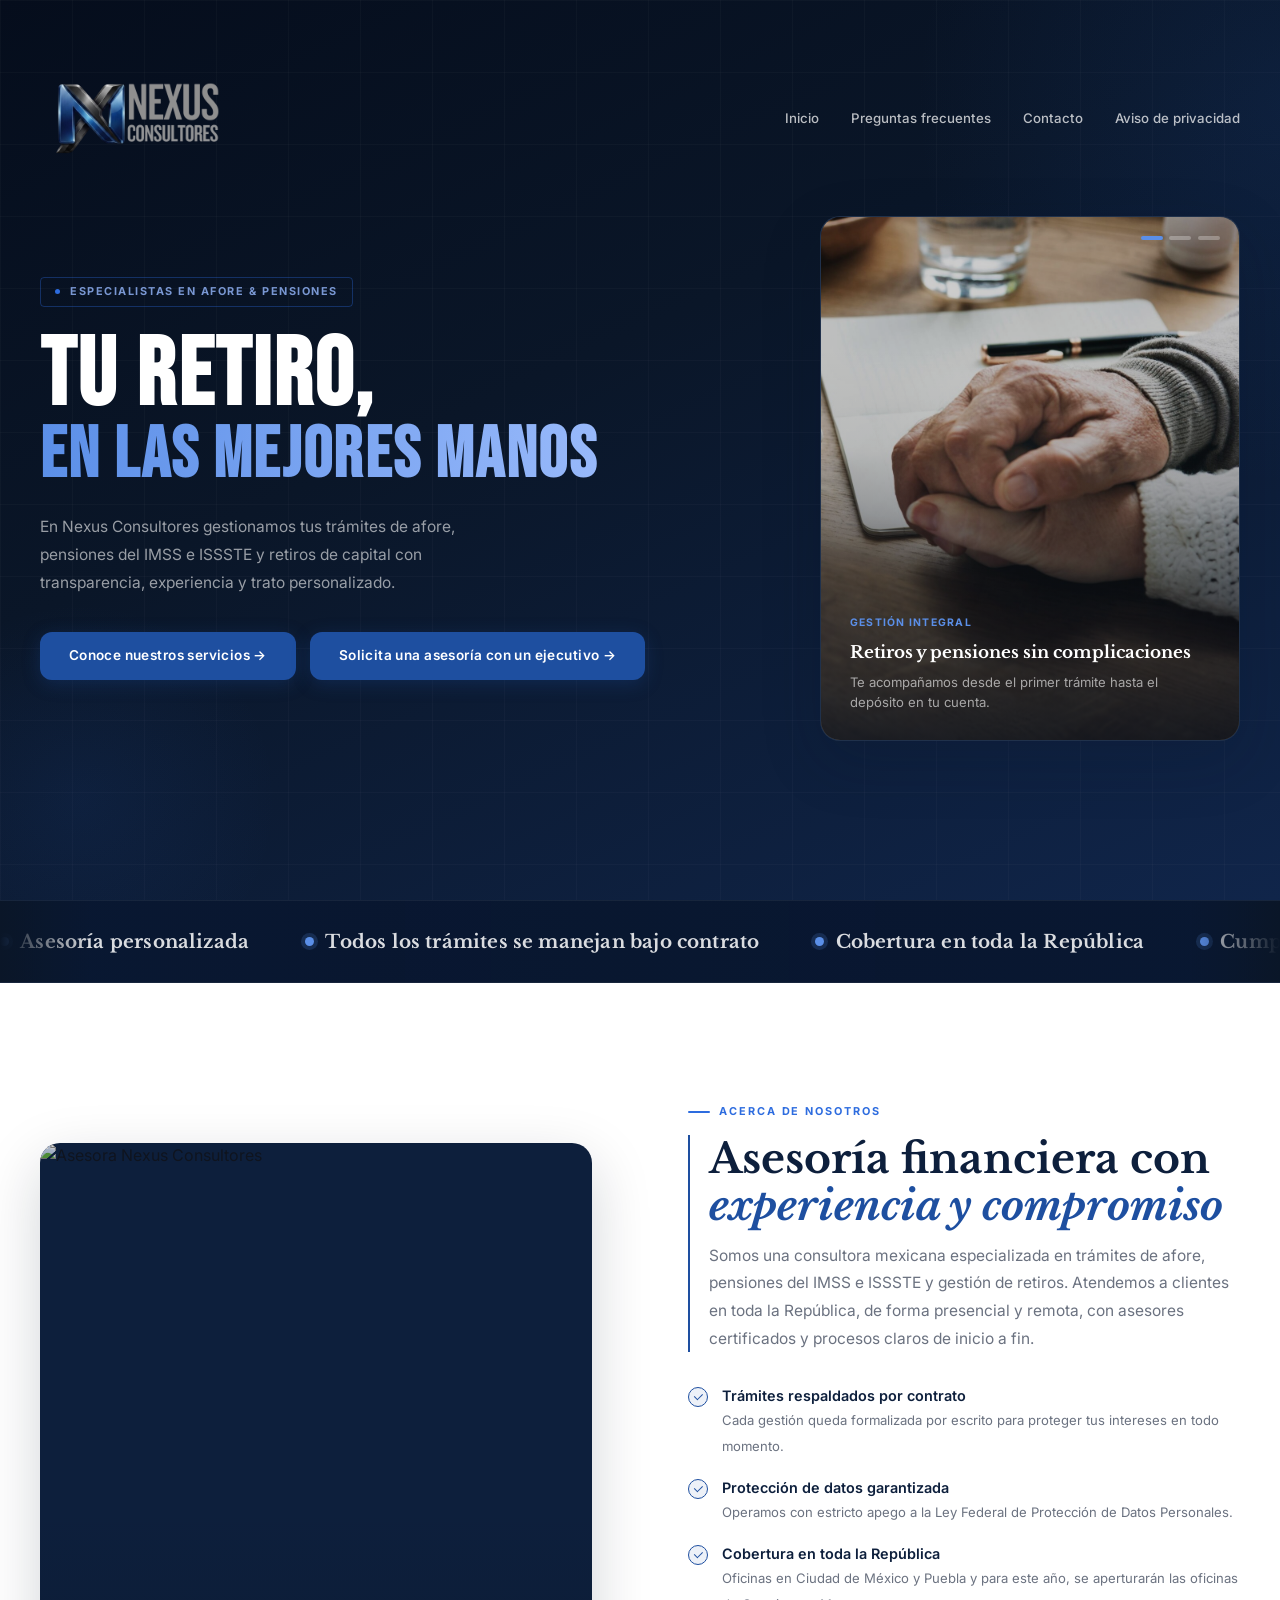
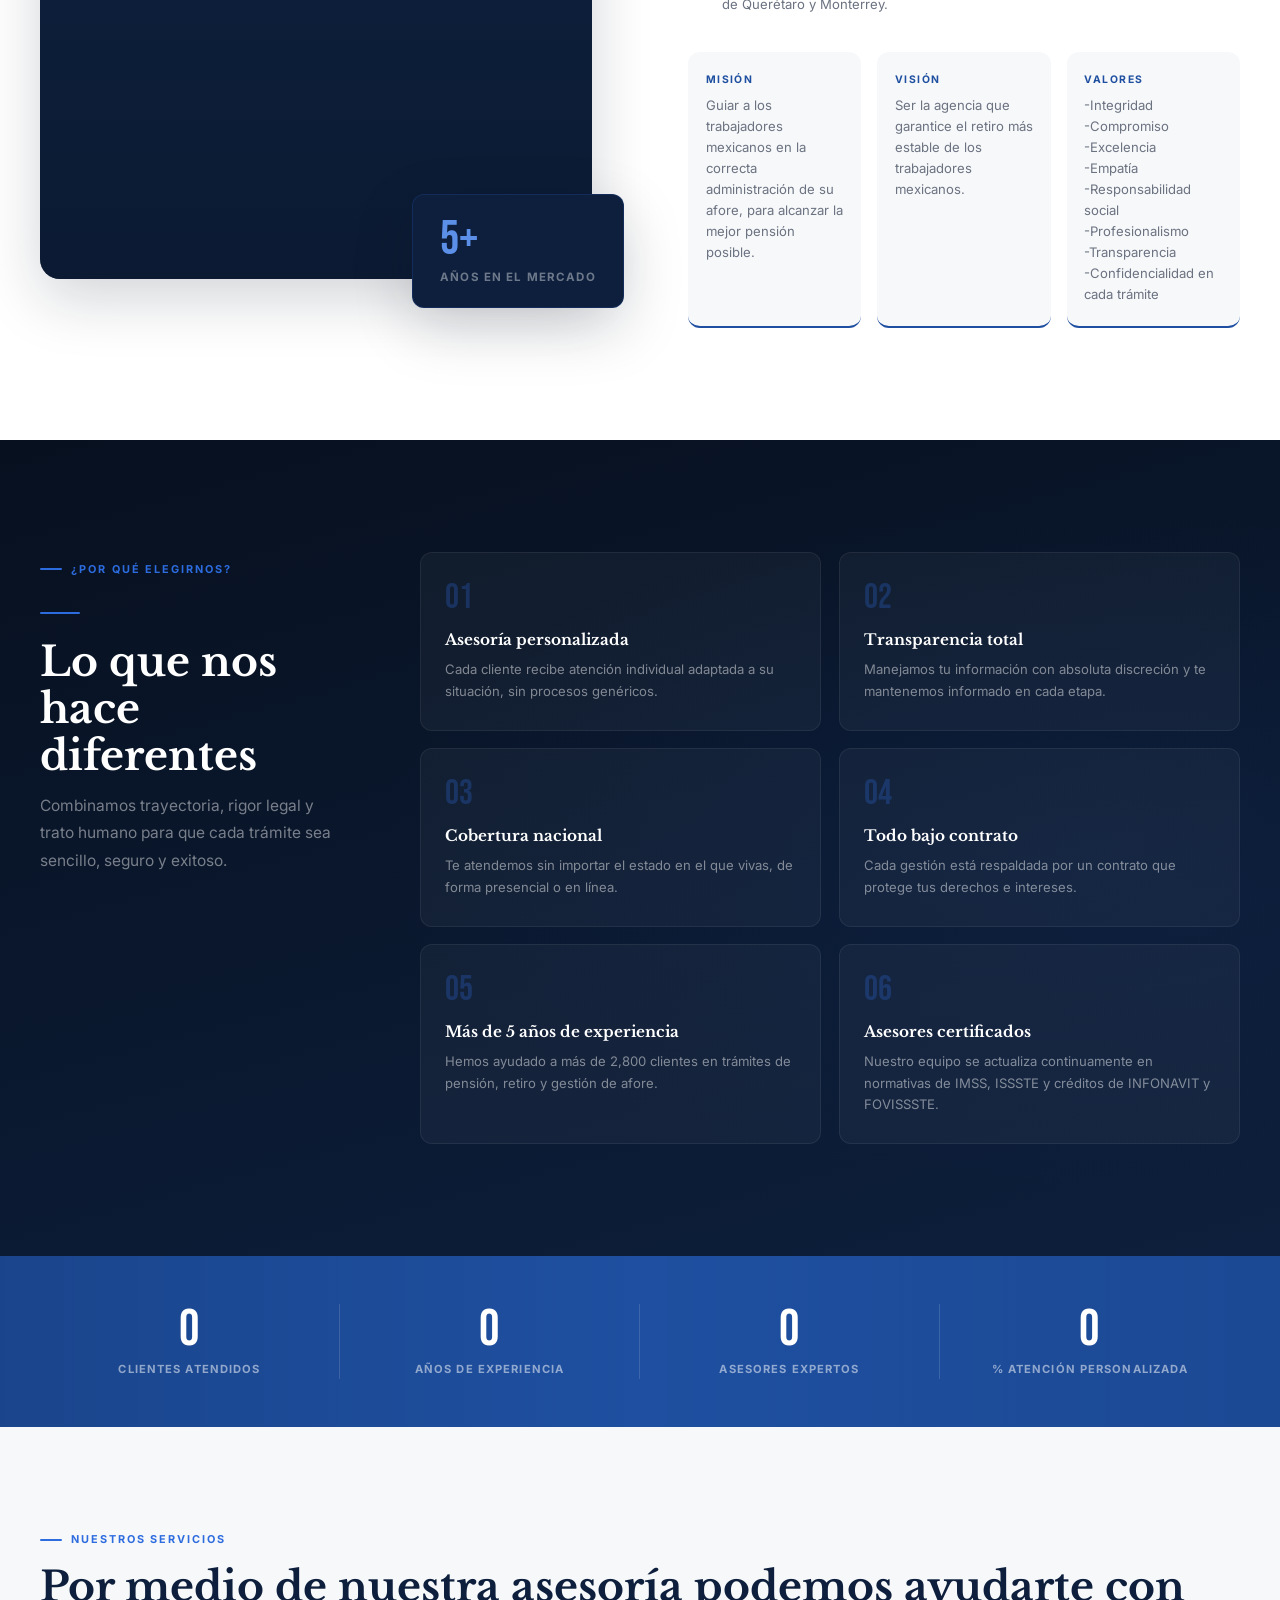
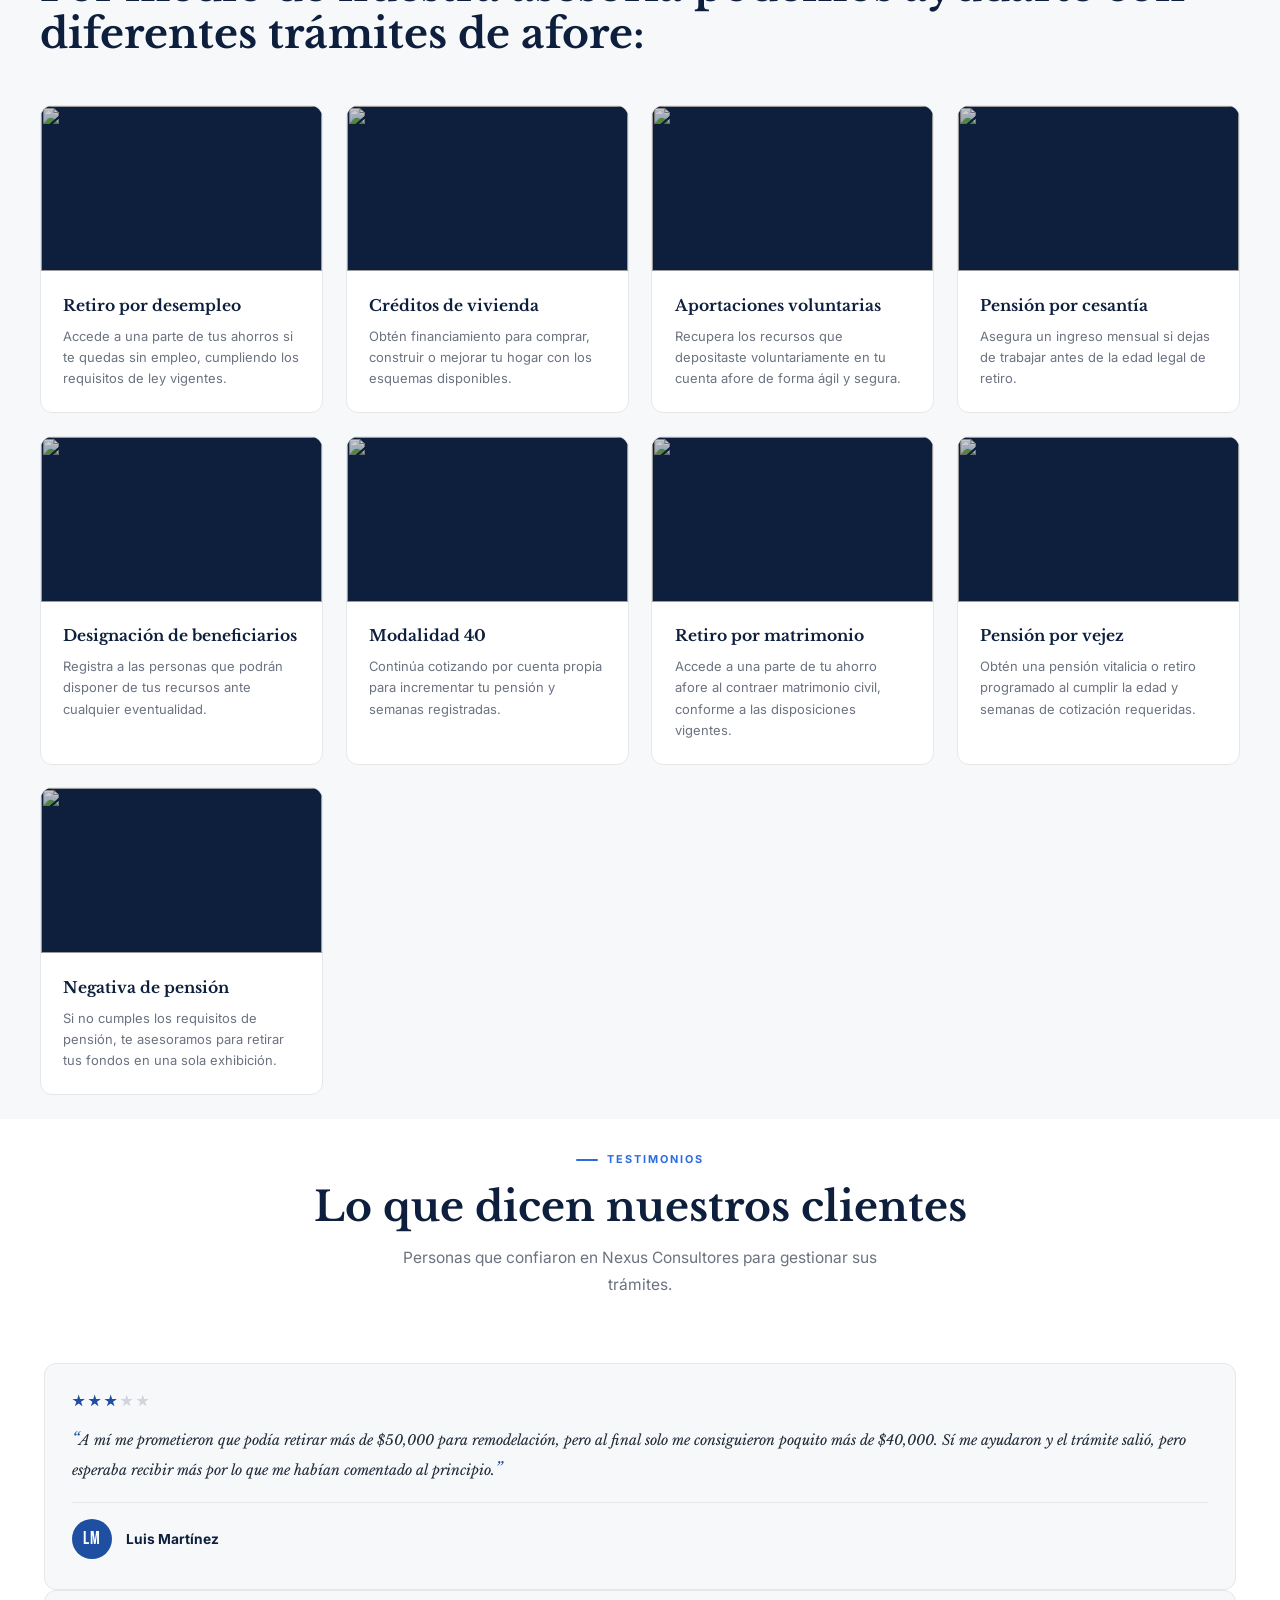
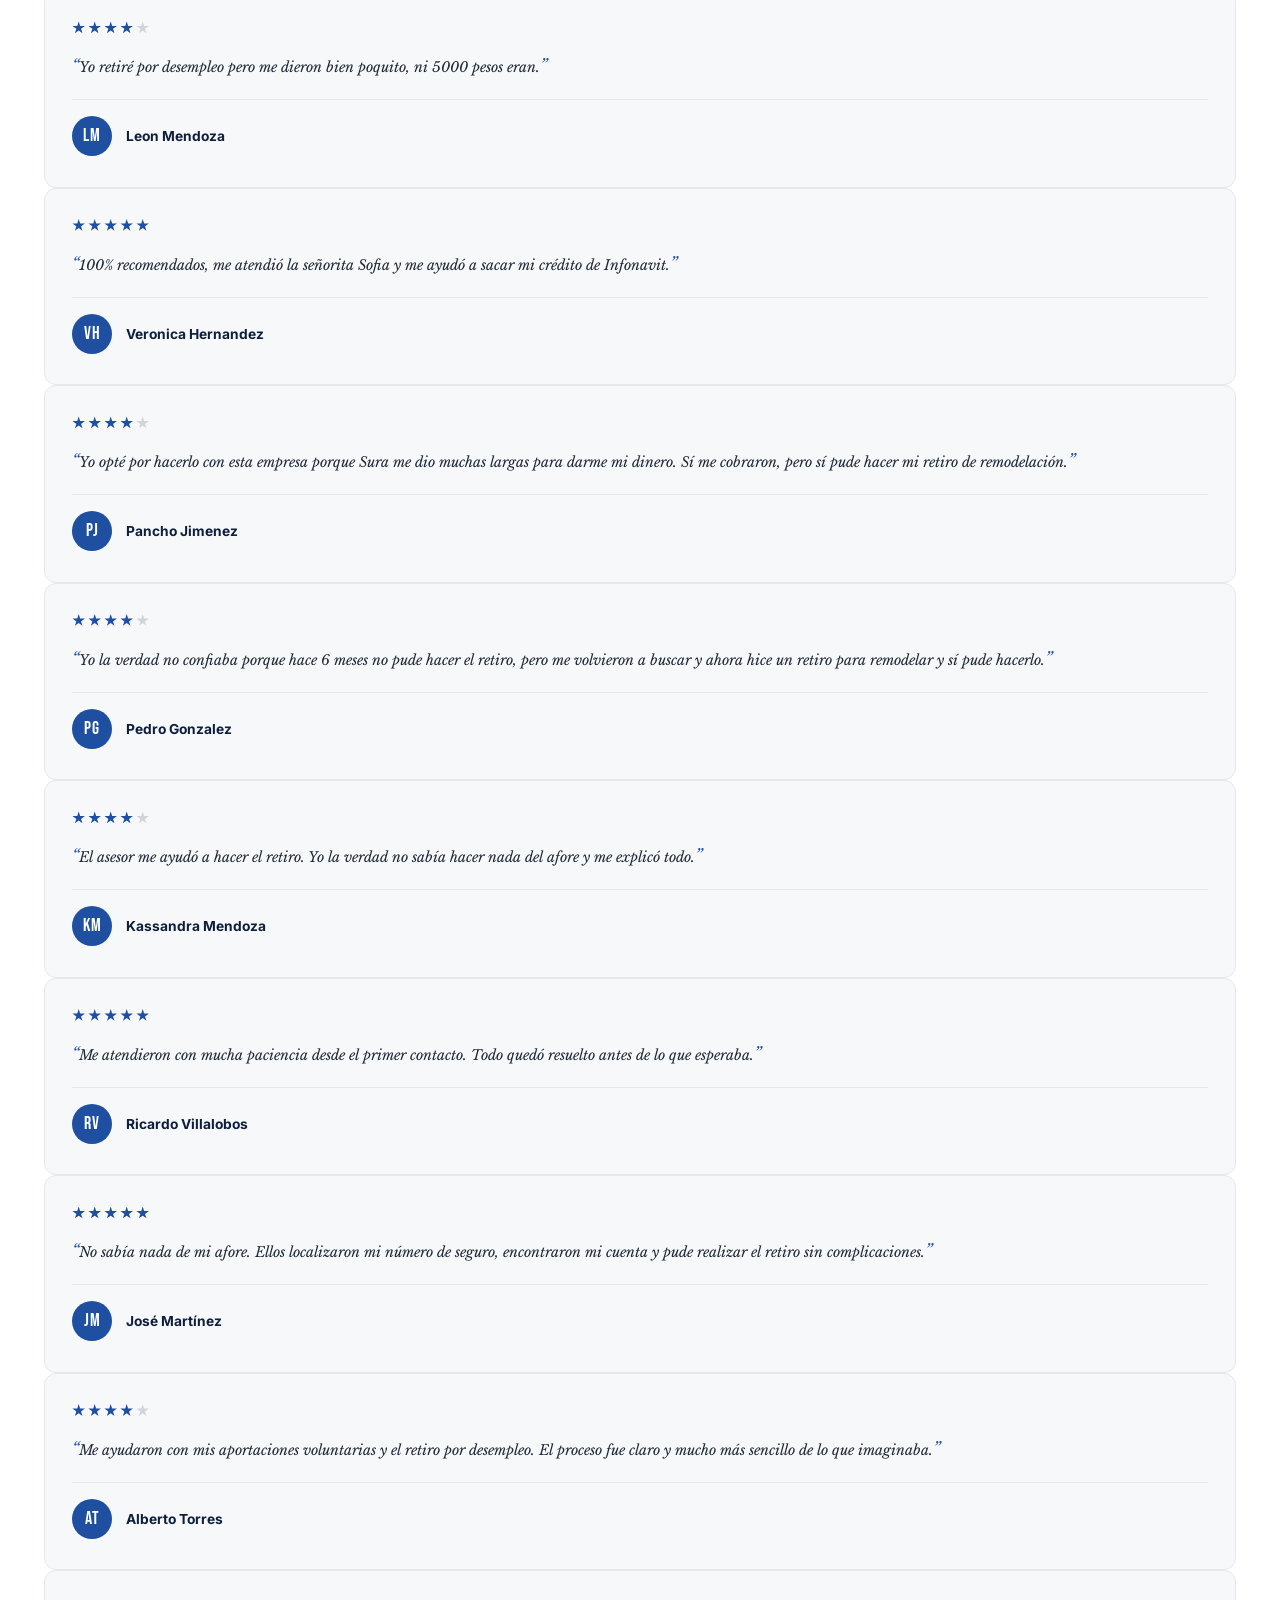
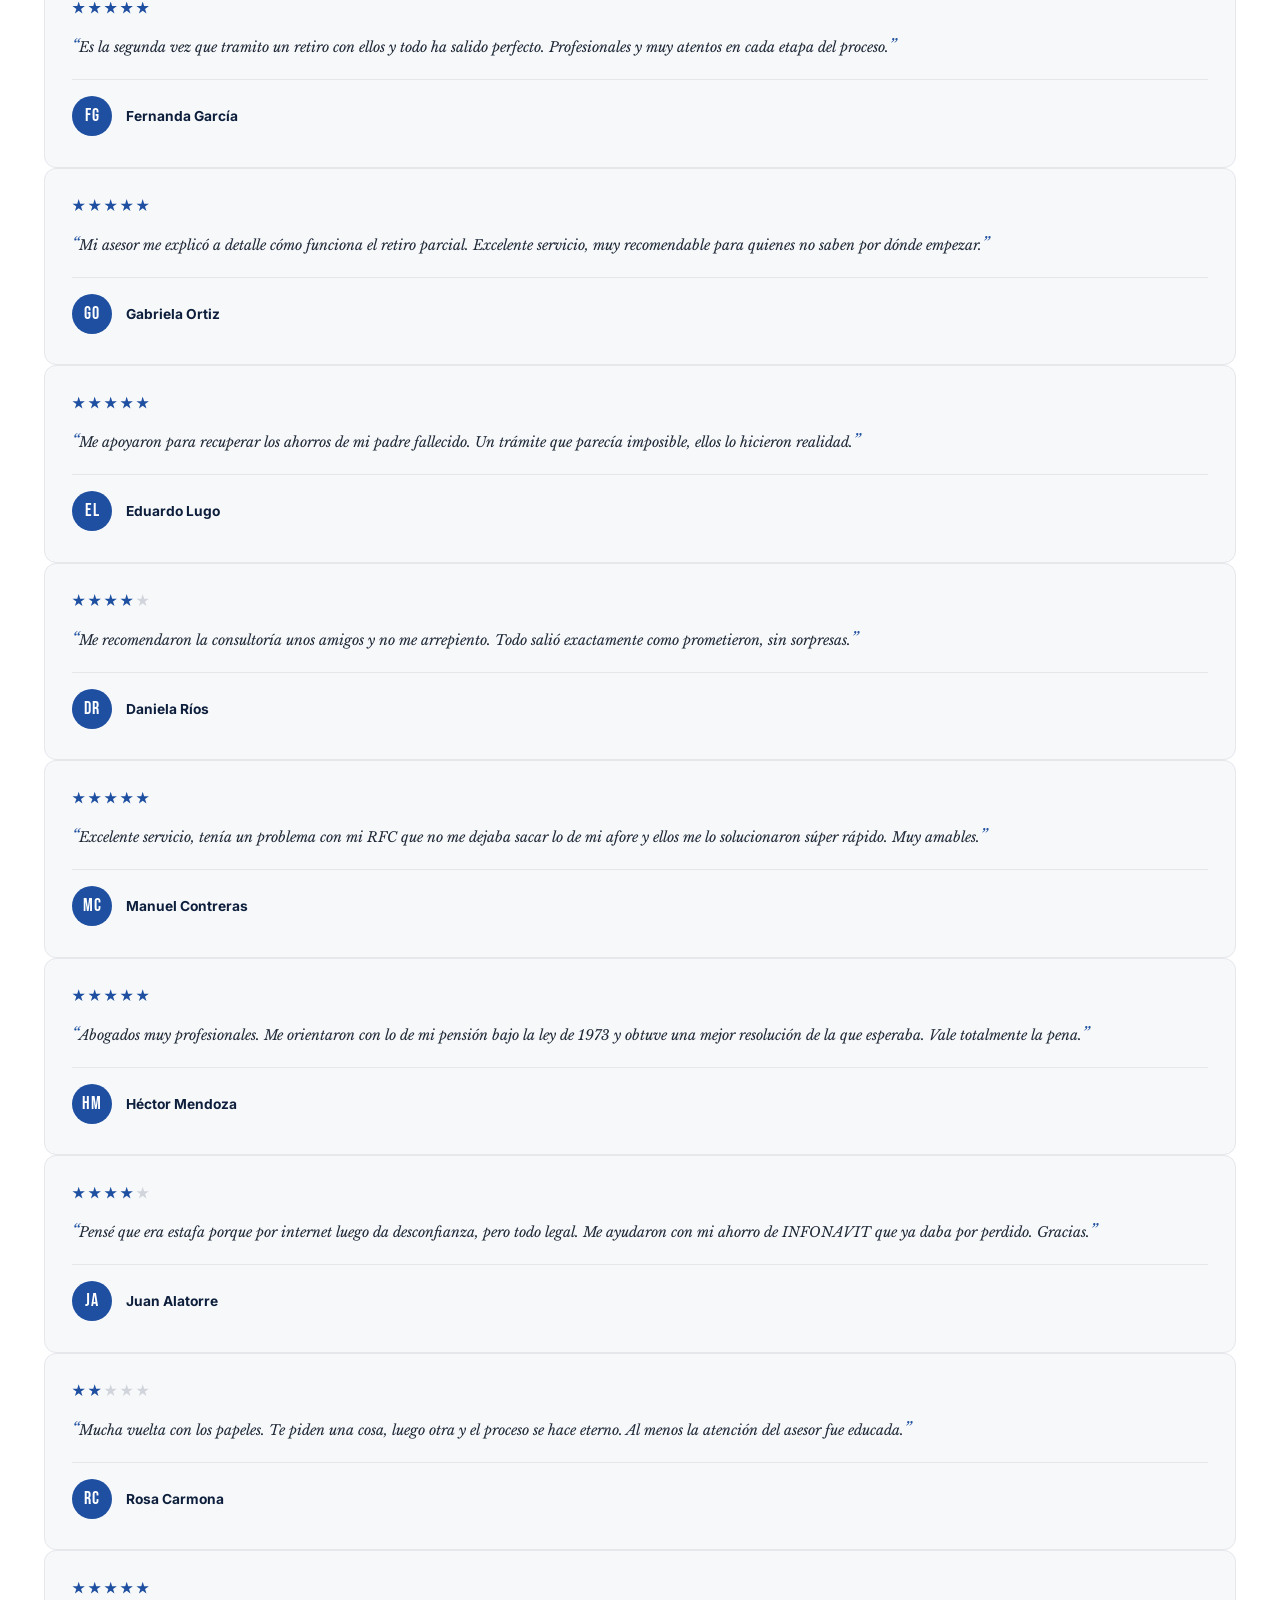
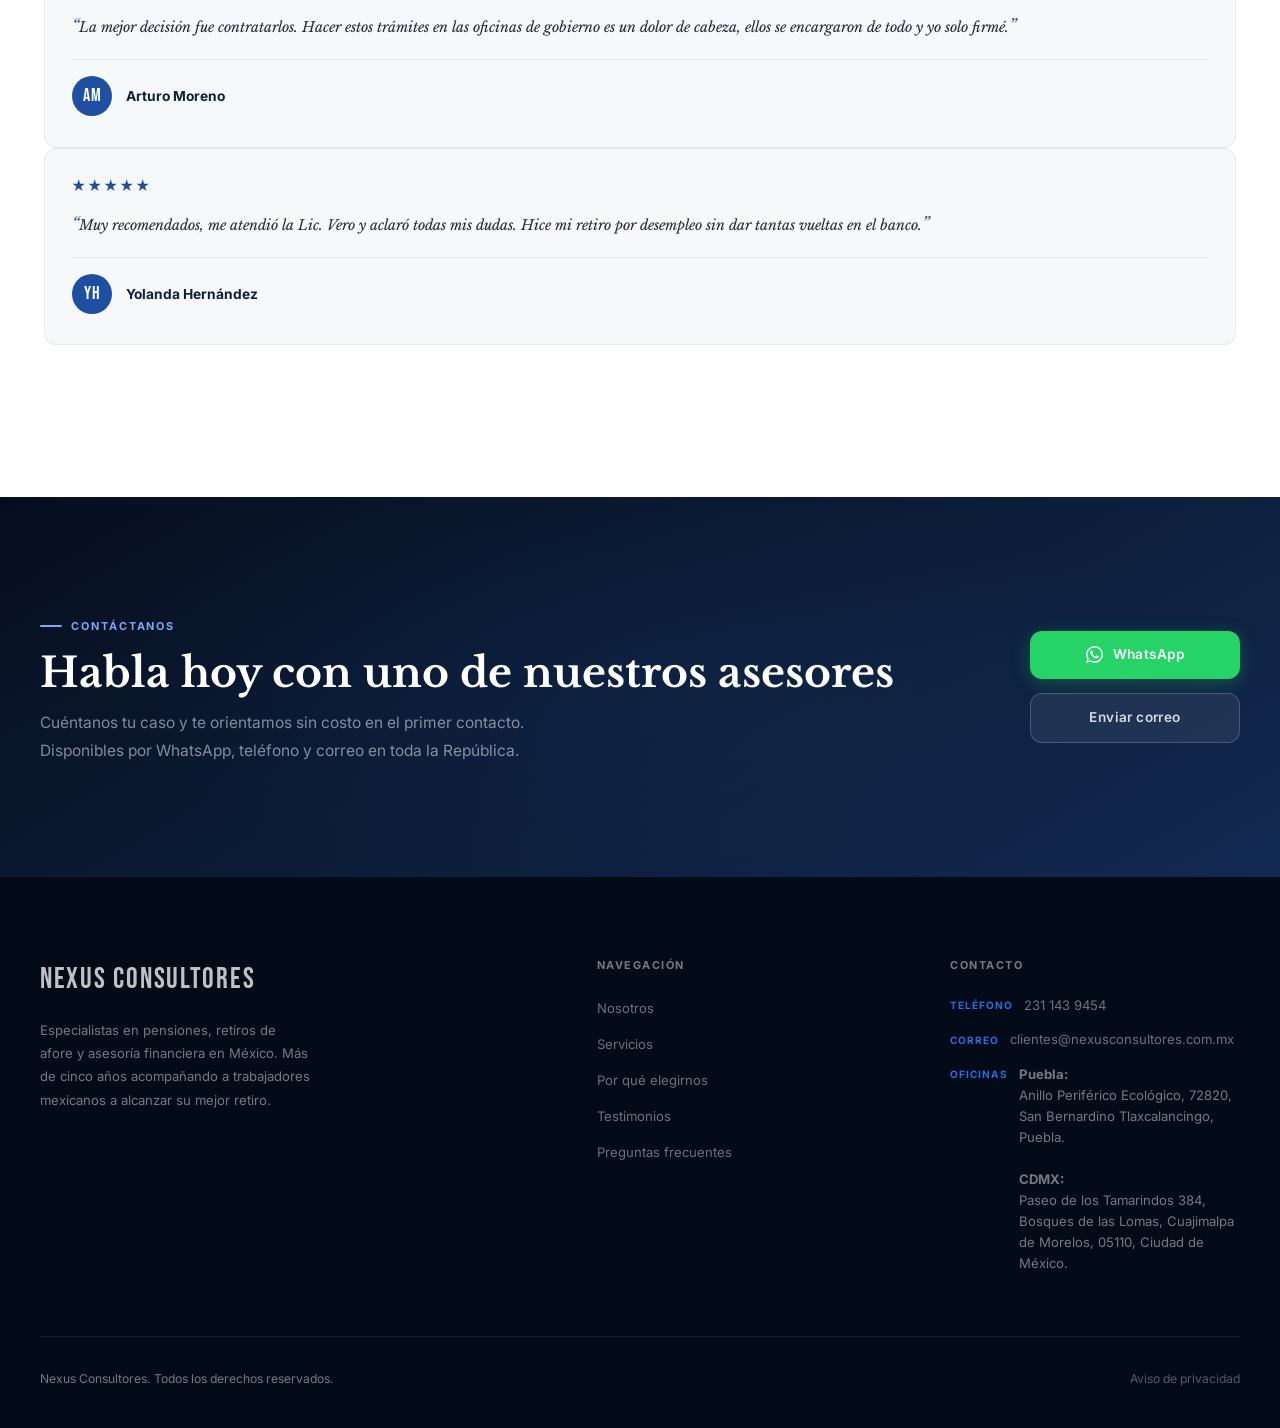
==== commit 3c6b9bbc: "nex2" ====
--- a/index.html
+++ b/index.html
@@ -957,6 +957,7 @@
       flex:1;
     }
     .ttext::before { content:'\201C'; font-size:1.2em; color:var(--blue-mid) }
+    .ttext::after  { content:'\201D'; font-size:1.2em; color:var(--blue-mid) }
     .tauth {
       display:flex;
       align-items:center;
@@ -1643,65 +1644,45 @@
   <!-- TESTIMONIALS -->
   <!-- TESTIMONIALS -->
 <section id="testimonials">
-  <div class="container">
-    <div class="testi-hd" data-aos="fade-up">
-      <span class="eyebrow">Testimonios</span>
-      <h2 class="section-title">Lo que dicen nuestros clientes</h2>
-      <p class="section-sub">Personas que confiaron en Nexus Consultores para gestionar sus trámites.</p>
-    </div>
-    <div class="swiper swiper-testi">
-      <div class="swiper-wrapper">
-
-        <div class="swiper-slide">
-          <div class="tcard">
-            <div class="tstars">
-              <span class="star"></span><span class="star"></span><span class="star"></span><span class="star empty"></span><span class="star empty"></span>
-            </div>
-            <p class="ttext">"A mí me prometieron que podía retirar más de $50,000 para remodelación, pero al final solo me consiguieron poquito más de $40,000. Sí me ayudaron y el trámite salió, pero esperaba recibir más por lo que me habían comentado al principio."</p>
-            <div class="tauth"><div class="tav">LM</div><div><div class="tname">Luis Martínez</div></div></div>
-          </div>
-        </div>
-
-        <div class="swiper-slide"><div class="tcard"><div class="tstars"><span class="star"></span><span class="star"></span><span class="star"></span><span class="star"></span><span class="star empty"></span></div><p class="ttext">"Yo retiré por desempleo pero me dieron bien poquito, ni 5000 pesos eran"</p><div class="tauth"><div class="tav">PG</div><div><div class="tname">Leon Mendoza</div></div></div></div></div>
-
-        <div class="swiper-slide"><div class="tcard"><div class="tstars"><span class="star"></span><span class="star"></span><span class="star"></span><span class="star"></span><span class="star"></span></div><p class="ttext">"100% recomendados, me atendió la señorita Sofia y me ayudó a sacar mi crédito de infonavit."</p><div class="tauth"><div class="tav">PG</div><div><div class="tname">Veronica Hernandez</div></div></div></div></div>
-
-        <div class="swiper-slide"><div class="tcard"><div class="tstars"><span class="star"></span><span class="star"></span><span class="star"></span><span class="star"></span><span class="star empty"></span></div><p class="ttext">"Yo opte por acerlo con esta empresa porque sura me dio muchas largas para darme mi dinero si me cobraron pero si pude acer mi retiro de remodelacion"</p><div class="tauth"><div class="tav">PG</div><div><div class="tname">Pancho Jimenez</div></div></div></div></div>
-
-        <div class="swiper-slide"><div class="tcard"><div class="tstars"><span class="star"></span><span class="star"></span><span class="star"></span><span class="star"></span><span class="star empty"></span></div><p class="ttext">"Yo la verdad no confiaba porque hace 6 meses no pude hacer el retiro pero me volvieron a buscar y ahora hice un retiro para remodelar y ahora si pude hacerlo"</p><div class="tauth"><div class="tav">PG</div><div><div class="tname">Pedro Gonzalez</div></div></div></div></div>
-
-        <div class="swiper-slide"><div class="tcard"><div class="tstars"><span class="star"></span><span class="star"></span><span class="star"></span><span class="star"></span><span class="star empty"></span></div><p class="ttext">"El acesor me ayudo  a acer el retiro yo la verdad no sabia acer nada del afore y me explico todo"</p><div class="tauth"><div class="tav">KM</div><div><div class="tname">Kassandra Mendoza</div></div></div></div></div>
-
-        <div class="swiper-slide"><div class="tcard"><div class="tstars"><span class="star"></span><span class="star"></span><span class="star"></span><span class="star"></span><span class="star"></span></div><p class="ttext">"Me atendieron con mucha paciencia desde el primer contacto. Todo quedó resuelto antes de lo que esperaba."</p><div class="tauth"><div class="tav">RV</div><div><div class="tname">Ricardo Villalobos</div></div></div></div></div>
-
-        <div class="swiper-slide"><div class="tcard"><div class="tstars"><span class="star"></span><span class="star"></span><span class="star"></span><span class="star"></span><span class="star"></span></div><p class="ttext">"No sabía nada de mi afore. Ellos localizaron mi número de seguro, encontraron mi cuenta y pude realizar el retiro sin complicaciones."</p><div class="tauth"><div class="tav">JM</div><div><div class="tname">José Martínez</div></div></div></div></div>
-
-        <div class="swiper-slide"><div class="tcard"><div class="tstars"><span class="star"></span><span class="star"></span><span class="star"></span><span class="star"></span><span class="star empty"></span></div><p class="ttext">"Me ayudaron con mis aportaciones voluntarias y el retiro por desempleo. El proceso fue claro y mucho más sencillo de lo que imaginaba."</p><div class="tauth"><div class="tav">AT</div><div><div class="tname">Alberto Torres</div></div></div></div></div>
-
-        <div class="swiper-slide"><div class="tcard"><div class="tstars"><span class="star"></span><span class="star"></span><span class="star"></span><span class="star"></span><span class="star"></span></div><p class="ttext">"Es la segunda vez que tramito un retiro con ellos y todo ha salido perfecto. Profesionales y muy atentos en cada etapa del proceso."</p><div class="tauth"><div class="tav">FG</div><div><div class="tname">Fernanda García</div></div></div></div></div>
-
-        <div class="swiper-slide"><div class="tcard"><div class="tstars"><span class="star"></span><span class="star"></span><span class="star"></span><span class="star"></span><span class="star"></span></div><p class="ttext">"Mi asesor me explicó a detalle cómo funciona el retiro parcial. Excelente servicio, muy recomendable para quienes no saben por dónde empezar."</p><div class="tauth"><div class="tav">GO</div><div><div class="tname">Gabriela Ortiz</div></div></div></div></div>
-
-        <div class="swiper-slide"><div class="tcard"><div class="tstars"><span class="star"></span><span class="star"></span><span class="star"></span><span class="star"></span><span class="star"></span></div><p class="ttext">"Me apoyaron para recuperar los ahorros de mi padre fallecido. Un trámite que parecía imposible, ellos lo hicieron realidad."</p><div class="tauth"><div class="tav">EL</div><div><div class="tname">Eduardo Lugo</div></div></div></div></div>
-
-        <div class="swiper-slide"><div class="tcard"><div class="tstars"><span class="star"></span><span class="star"></span><span class="star"></span><span class="star"></span><span class="star empty"></span></div><p class="ttext">"Me recomendaron la consultoría unos amigos y no me arrepiento. Todo salió exactamente como prometieron, sin sorpresas."</p><div class="tauth"><div class="tav">DR</div><div><div class="tname">Daniela Ríos</div></div></div></div></div>
-
-        <div class="swiper-slide"><div class="tcard"><div class="tstars"><span class="star"></span><span class="star"></span><span class="star"></span><span class="star"></span><span class="star"></span></div><p class="ttext">"Excelente servicio, tenía un problema con mi RFC que no me dejaba sacar lo de mi afore y ellos me lo solucionaron súper rápido. Muy amables."</p><div class="tauth"><div class="tav">MC</div><div><div class="tname">Manuel Contreras</div></div></div></div></div>
-
-        <div class="swiper-slide"><div class="tcard"><div class="tstars"><span class="star"></span><span class="star"></span><span class="star"></span><span class="star"></span><span class="star"></span></div><p class="ttext">"Abogados muy profesionales. Me orientaron con lo de mi pensión bajo la ley de 1973 y obtuve una mejor resolución de la que esperaba. Vale totalmente la pena."</p><div class="tauth"><div class="tav">HM</div><div><div class="tname">Héctor Mendoza</div></div></div></div></div>
-
-        <div class="swiper-slide"><div class="tcard"><div class="tstars"><span class="star"></span><span class="star"></span><span class="star"></span><span class="star"></span><span class="star empty"></span></div><p class="ttext">"Pensé que era estafa porque por internet luego da desconfianza, pero todo legal. Me ayudaron con mi ahorro de INFONAVIT que ya daba por perdido. Gracias."</p><div class="tauth"><div class="tav">JA</div><div><div class="tname">Juan Alatorre</div></div></div></div></div>
-
-        <div class="swiper-slide"><div class="tcard"><div class="tstars"><span class="star"></span><span class="star"></span><span class="star empty"></span><span class="star empty"></span><span class="star empty"></span></div><p class="ttext">"Mucha vuelta con los papeles. Te piden una cosa, luego otra y el proceso se hace eterno. Al menos la atención del asesor fue educada."</p><div class="tauth"><div class="tav">RC</div><div><div class="tname">Rosa Carmona</div></div></div></div></div>
-
-        <div class="swiper-slide"><div class="tcard"><div class="tstars"><span class="star"></span><span class="star"></span><span class="star"></span><span class="star"></span><span class="star"></span></div><p class="ttext">"La mejor decisión fue contratarlos. Hacer estos trámites en las oficinas de gobierno es un dolor de cabeza, ellos se encargaron de todo y yo solo firmé."</p><div class="tauth"><div class="tav">AM</div><div><div class="tname">Arturo Moreno</div></div></div></div></div>
-
-        <div class="swiper-slide"><div class="tcard"><div class="tstars"><span class="star"></span><span class="star"></span><span class="star"></span><span class="star"></span><span class="star"></span></div><p class="ttext">"Muy recomendados, me atendió la Lic. Vero y aclaró todas mis dudas. Hice mi retiro por desempleo sin dar tantas vueltas en el banco."</p><div class="tauth"><div class="tav">YH</div><div><div class="tname">Yolanda Hernández</div></div></div></div></div>
-
-      </div>
-      <div class="swiper-pagination"></div>
-    </div>
-  </div>
+<div class="container">
+<div class="testi-hd" data-aos="fade-up">
+<span class="eyebrow">Testimonios</span>
+<h2 class="section-title">Lo que dicen nuestros clientes</h2>
+<p class="section-sub">Personas que confiaron en Nexus Consultores para gestionar sus trámites.</p>
+</div>
+<div class="swiper swiper-testi">
+<div class="swiper-wrapper">
+<div class="swiper-slide">
+<div class="tcard">
+<div class="tstars">
+<span class="star"></span><span class="star"></span><span class="star"></span><span class="star empty"></span><span class="star empty"></span>
+</div>
+<p class="ttext">A mí me prometieron que podía retirar más de $50,000 para remodelación, pero al final solo me consiguieron poquito más de $40,000. Sí me ayudaron y el trámite salió, pero esperaba recibir más por lo que me habían comentado al principio.</p>
+<div class="tauth"><div class="tav">LM</div><div><div class="tname">Luis Martínez</div></div></div>
+</div>
+</div>
+<div class="swiper-slide"><div class="tcard"><div class="tstars"><span class="star"></span><span class="star"></span><span class="star"></span><span class="star"></span><span class="star empty"></span></div><p class="ttext">Yo retiré por desempleo pero me dieron bien poquito, ni 5000 pesos eran.</p><div class="tauth"><div class="tav">LM</div><div><div class="tname">Leon Mendoza</div></div></div></div></div>
+<div class="swiper-slide"><div class="tcard"><div class="tstars"><span class="star"></span><span class="star"></span><span class="star"></span><span class="star"></span><span class="star"></span></div><p class="ttext">100% recomendados, me atendió la señorita Sofia y me ayudó a sacar mi crédito de Infonavit.</p><div class="tauth"><div class="tav">VH</div><div><div class="tname">Veronica Hernandez</div></div></div></div></div>
+<div class="swiper-slide"><div class="tcard"><div class="tstars"><span class="star"></span><span class="star"></span><span class="star"></span><span class="star"></span><span class="star empty"></span></div><p class="ttext">Yo opté por hacerlo con esta empresa porque Sura me dio muchas largas para darme mi dinero. Sí me cobraron, pero sí pude hacer mi retiro de remodelación.</p><div class="tauth"><div class="tav">PJ</div><div><div class="tname">Pancho Jimenez</div></div></div></div></div>
+<div class="swiper-slide"><div class="tcard"><div class="tstars"><span class="star"></span><span class="star"></span><span class="star"></span><span class="star"></span><span class="star empty"></span></div><p class="ttext">Yo la verdad no confiaba porque hace 6 meses no pude hacer el retiro, pero me volvieron a buscar y ahora hice un retiro para remodelar y sí pude hacerlo.</p><div class="tauth"><div class="tav">PG</div><div><div class="tname">Pedro Gonzalez</div></div></div></div></div>
+<div class="swiper-slide"><div class="tcard"><div class="tstars"><span class="star"></span><span class="star"></span><span class="star"></span><span class="star"></span><span class="star empty"></span></div><p class="ttext">El asesor me ayudó a hacer el retiro. Yo la verdad no sabía hacer nada del afore y me explicó todo.</p><div class="tauth"><div class="tav">KM</div><div><div class="tname">Kassandra Mendoza</div></div></div></div></div>
+<div class="swiper-slide"><div class="tcard"><div class="tstars"><span class="star"></span><span class="star"></span><span class="star"></span><span class="star"></span><span class="star"></span></div><p class="ttext">Me atendieron con mucha paciencia desde el primer contacto. Todo quedó resuelto antes de lo que esperaba.</p><div class="tauth"><div class="tav">RV</div><div><div class="tname">Ricardo Villalobos</div></div></div></div></div>
+<div class="swiper-slide"><div class="tcard"><div class="tstars"><span class="star"></span><span class="star"></span><span class="star"></span><span class="star"></span><span class="star"></span></div><p class="ttext">No sabía nada de mi afore. Ellos localizaron mi número de seguro, encontraron mi cuenta y pude realizar el retiro sin complicaciones.</p><div class="tauth"><div class="tav">JM</div><div><div class="tname">José Martínez</div></div></div></div></div>
+<div class="swiper-slide"><div class="tcard"><div class="tstars"><span class="star"></span><span class="star"></span><span class="star"></span><span class="star"></span><span class="star empty"></span></div><p class="ttext">Me ayudaron con mis aportaciones voluntarias y el retiro por desempleo. El proceso fue claro y mucho más sencillo de lo que imaginaba.</p><div class="tauth"><div class="tav">AT</div><div><div class="tname">Alberto Torres</div></div></div></div></div>
+<div class="swiper-slide"><div class="tcard"><div class="tstars"><span class="star"></span><span class="star"></span><span class="star"></span><span class="star"></span><span class="star"></span></div><p class="ttext">Es la segunda vez que tramito un retiro con ellos y todo ha salido perfecto. Profesionales y muy atentos en cada etapa del proceso.</p><div class="tauth"><div class="tav">FG</div><div><div class="tname">Fernanda García</div></div></div></div></div>
+<div class="swiper-slide"><div class="tcard"><div class="tstars"><span class="star"></span><span class="star"></span><span class="star"></span><span class="star"></span><span class="star"></span></div><p class="ttext">Mi asesor me explicó a detalle cómo funciona el retiro parcial. Excelente servicio, muy recomendable para quienes no saben por dónde empezar.</p><div class="tauth"><div class="tav">GO</div><div><div class="tname">Gabriela Ortiz</div></div></div></div></div>
+<div class="swiper-slide"><div class="tcard"><div class="tstars"><span class="star"></span><span class="star"></span><span class="star"></span><span class="star"></span><span class="star"></span></div><p class="ttext">Me apoyaron para recuperar los ahorros de mi padre fallecido. Un trámite que parecía imposible, ellos lo hicieron realidad.</p><div class="tauth"><div class="tav">EL</div><div><div class="tname">Eduardo Lugo</div></div></div></div></div>
+<div class="swiper-slide"><div class="tcard"><div class="tstars"><span class="star"></span><span class="star"></span><span class="star"></span><span class="star"></span><span class="star empty"></span></div><p class="ttext">Me recomendaron la consultoría unos amigos y no me arrepiento. Todo salió exactamente como prometieron, sin sorpresas.</p><div class="tauth"><div class="tav">DR</div><div><div class="tname">Daniela Ríos</div></div></div></div></div>
+<div class="swiper-slide"><div class="tcard"><div class="tstars"><span class="star"></span><span class="star"></span><span class="star"></span><span class="star"></span><span class="star"></span></div><p class="ttext">Excelente servicio, tenía un problema con mi RFC que no me dejaba sacar lo de mi afore y ellos me lo solucionaron súper rápido. Muy amables.</p><div class="tauth"><div class="tav">MC</div><div><div class="tname">Manuel Contreras</div></div></div></div></div>
+<div class="swiper-slide"><div class="tcard"><div class="tstars"><span class="star"></span><span class="star"></span><span class="star"></span><span class="star"></span><span class="star"></span></div><p class="ttext">Abogados muy profesionales. Me orientaron con lo de mi pensión bajo la ley de 1973 y obtuve una mejor resolución de la que esperaba. Vale totalmente la pena.</p><div class="tauth"><div class="tav">HM</div><div><div class="tname">Héctor Mendoza</div></div></div></div></div>
+<div class="swiper-slide"><div class="tcard"><div class="tstars"><span class="star"></span><span class="star"></span><span class="star"></span><span class="star"></span><span class="star empty"></span></div><p class="ttext">Pensé que era estafa porque por internet luego da desconfianza, pero todo legal. Me ayudaron con mi ahorro de INFONAVIT que ya daba por perdido. Gracias.</p><div class="tauth"><div class="tav">JA</div><div><div class="tname">Juan Alatorre</div></div></div></div></div>
+<div class="swiper-slide"><div class="tcard"><div class="tstars"><span class="star"></span><span class="star"></span><span class="star empty"></span><span class="star empty"></span><span class="star empty"></span></div><p class="ttext">Mucha vuelta con los papeles. Te piden una cosa, luego otra y el proceso se hace eterno. Al menos la atención del asesor fue educada.</p><div class="tauth"><div class="tav">RC</div><div><div class="tname">Rosa Carmona</div></div></div></div></div>
+<div class="swiper-slide"><div class="tcard"><div class="tstars"><span class="star"></span><span class="star"></span><span class="star"></span><span class="star"></span><span class="star"></span></div><p class="ttext">La mejor decisión fue contratarlos. Hacer estos trámites en las oficinas de gobierno es un dolor de cabeza, ellos se encargaron de todo y yo solo firmé.</p><div class="tauth"><div class="tav">AM</div><div><div class="tname">Arturo Moreno</div></div></div></div></div>
+<div class="swiper-slide"><div class="tcard"><div class="tstars"><span class="star"></span><span class="star"></span><span class="star"></span><span class="star"></span><span class="star"></span></div><p class="ttext">Muy recomendados, me atendió la Lic. Vero y aclaró todas mis dudas. Hice mi retiro por desempleo sin dar tantas vueltas en el banco.</p><div class="tauth"><div class="tav">YH</div><div><div class="tname">Yolanda Hernández</div></div></div></div></div>
+</div>
+<div class="swiper-pagination"></div>
+</div>
+</div>
 </section>
 
   <!-- CTA -->
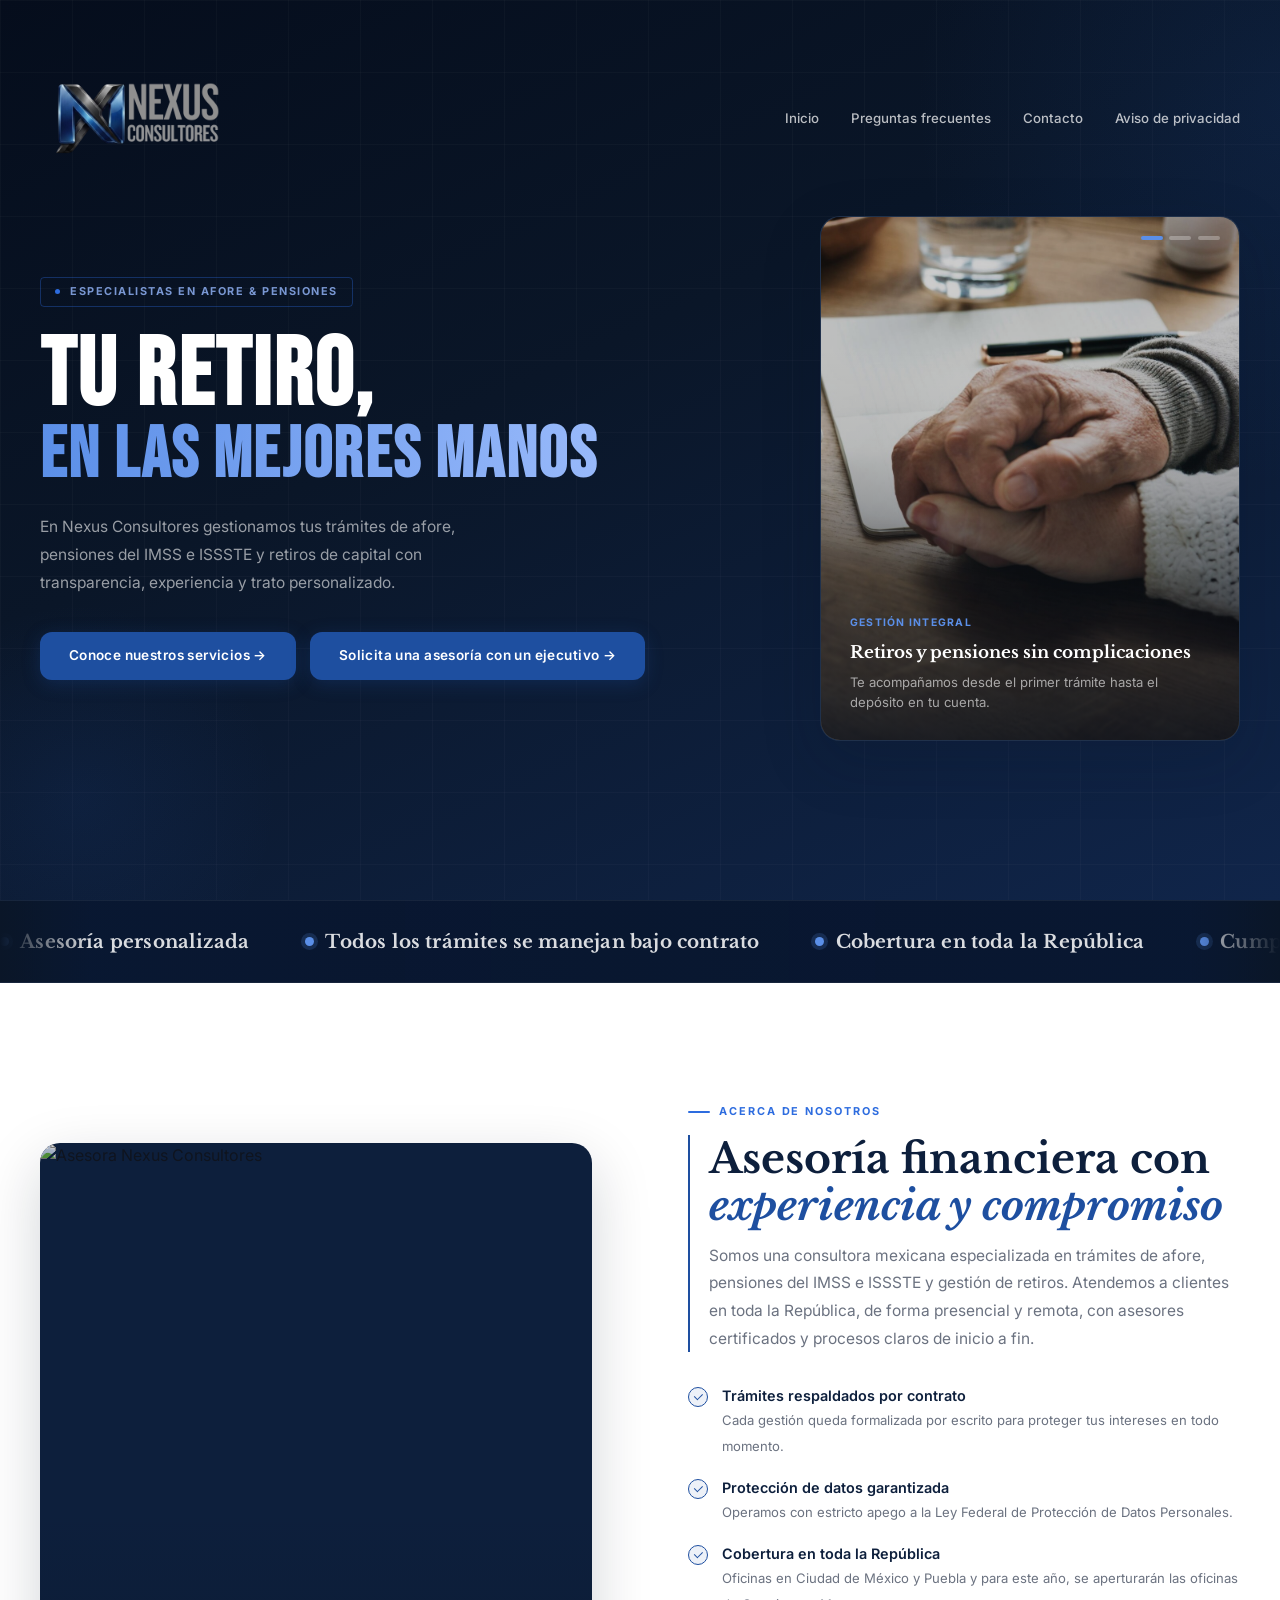
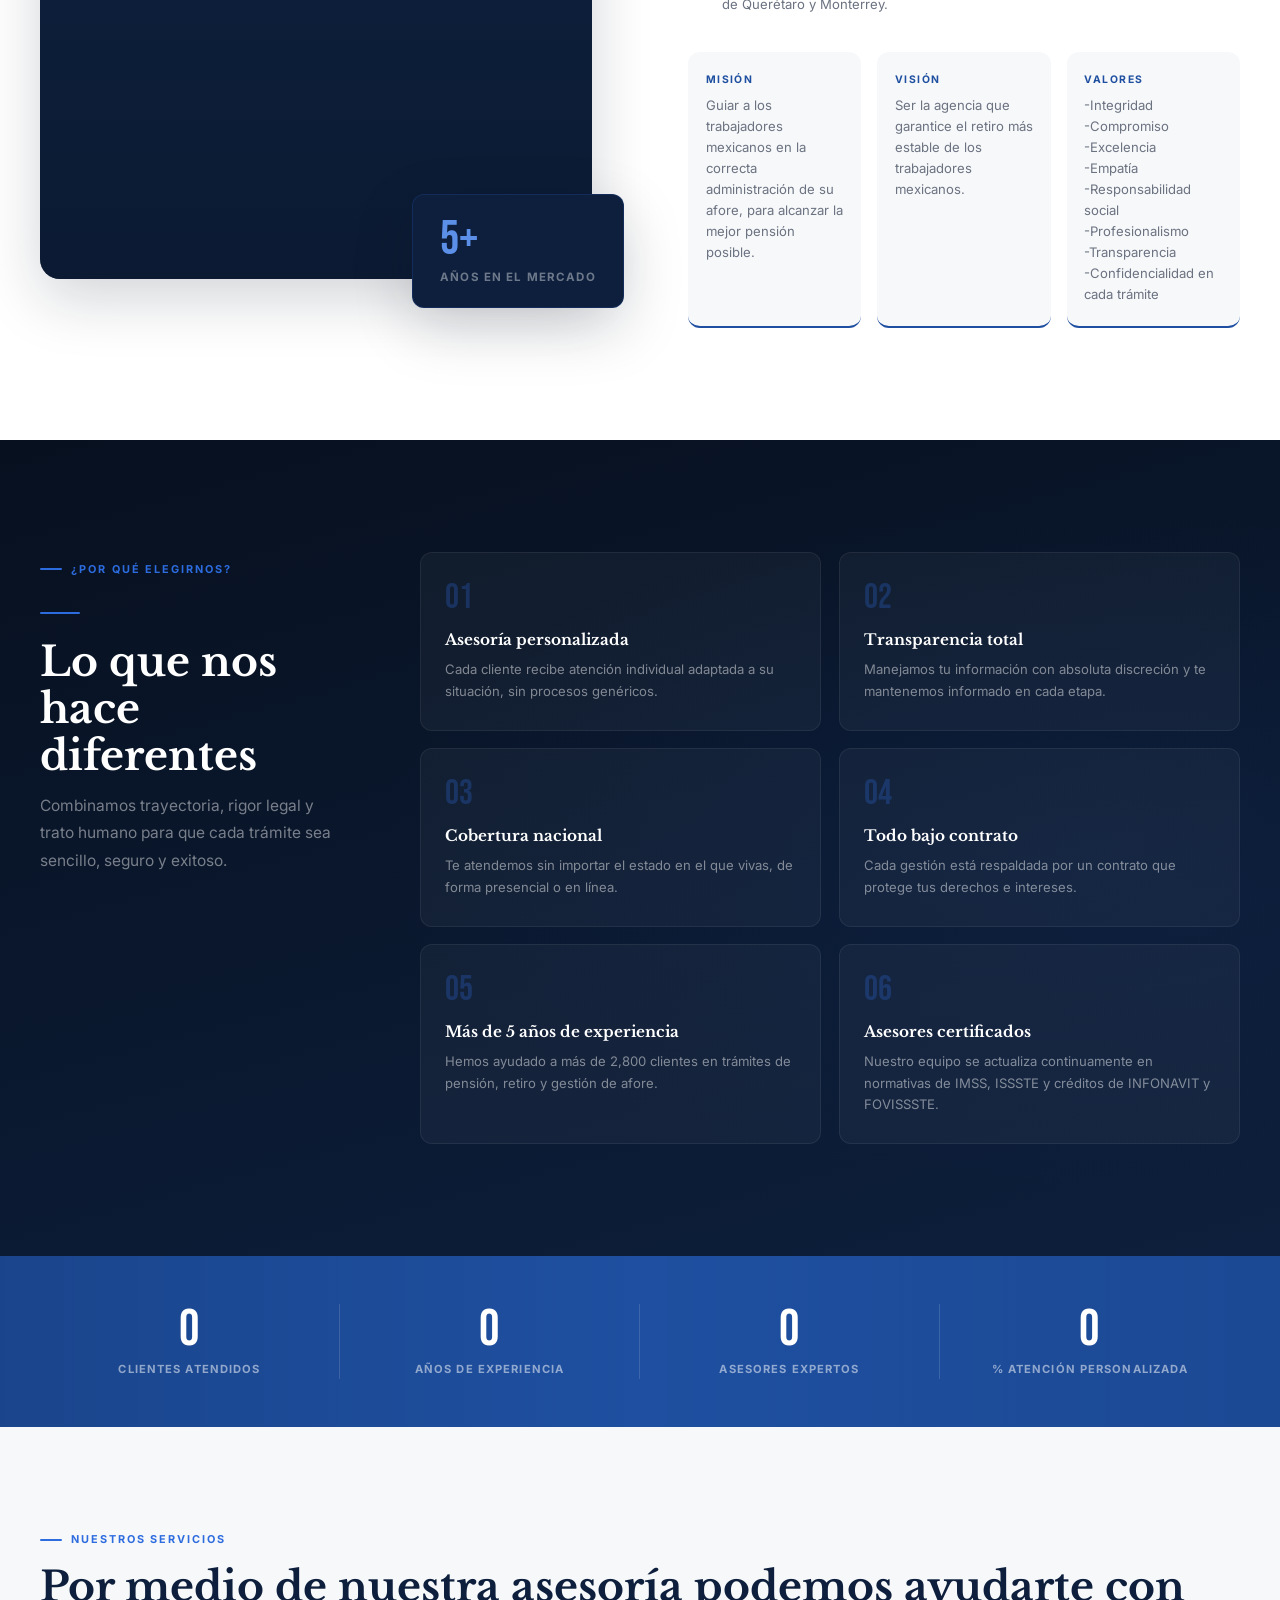
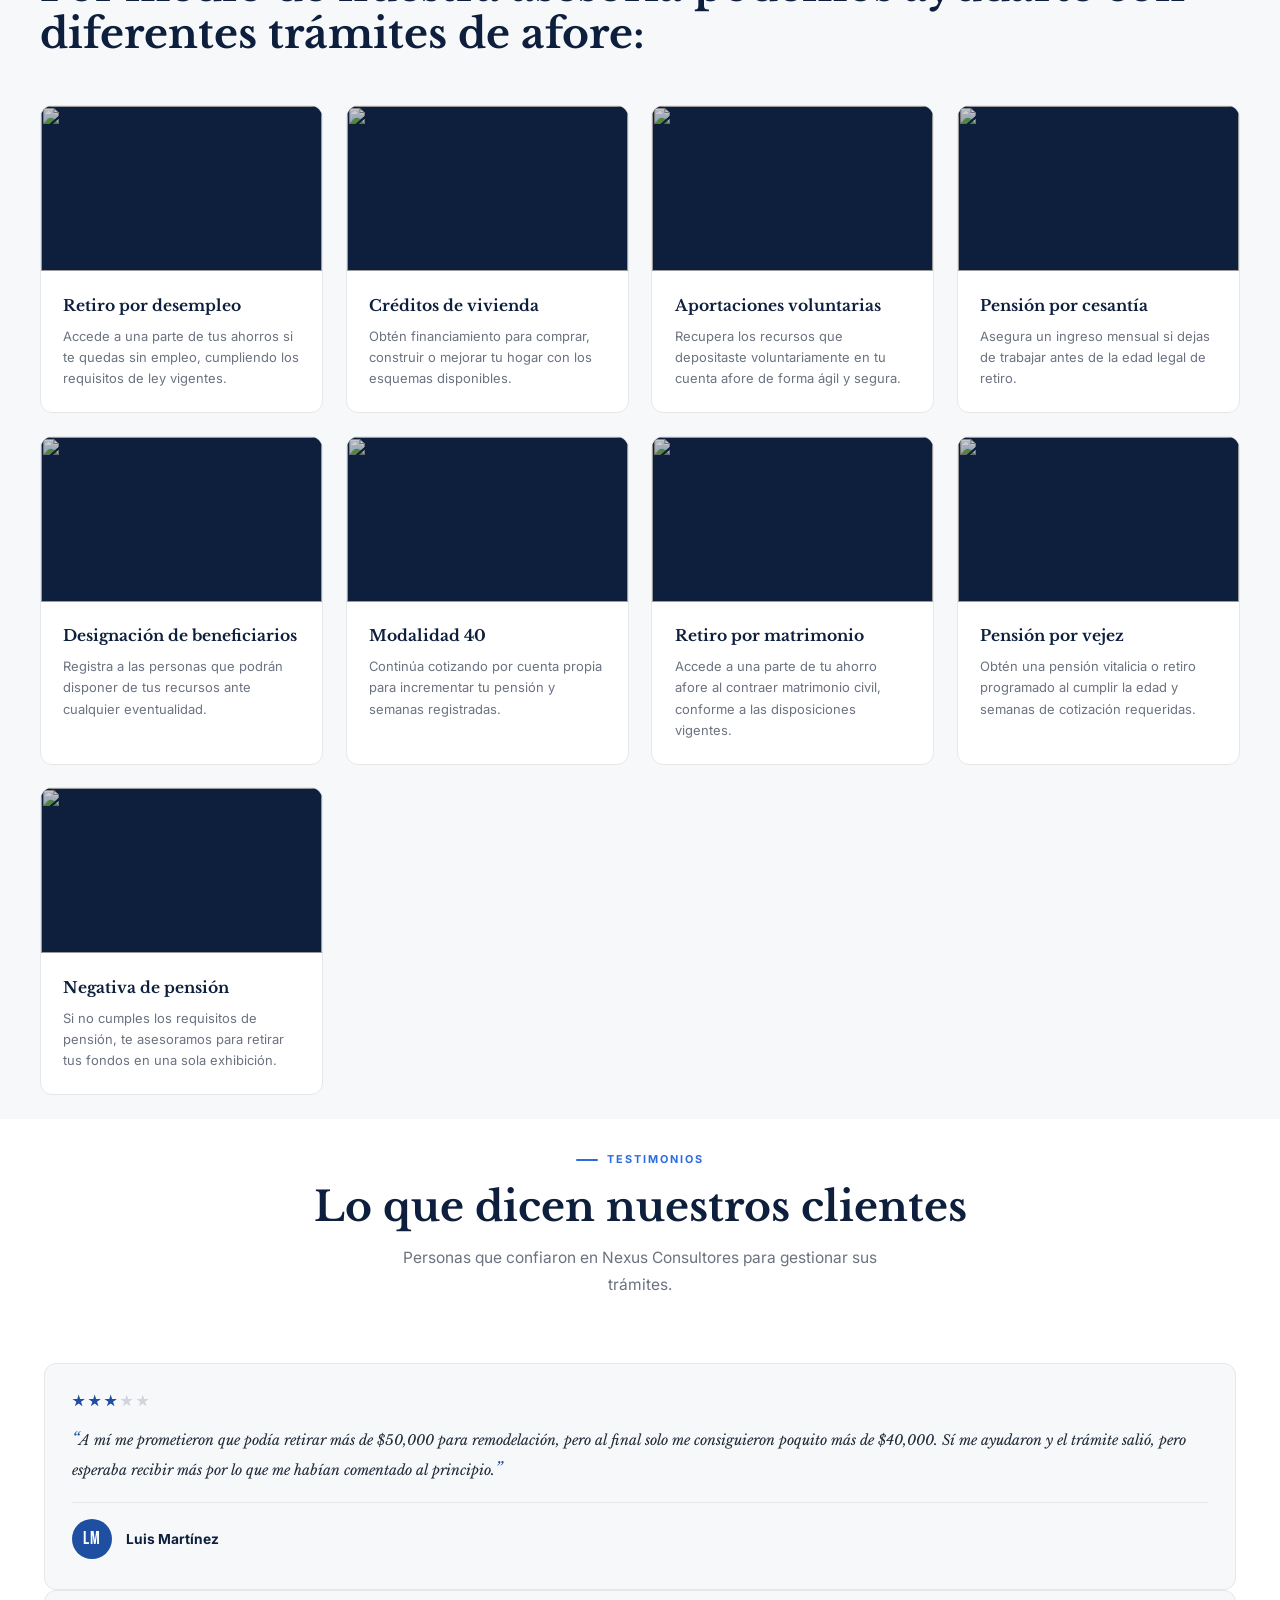
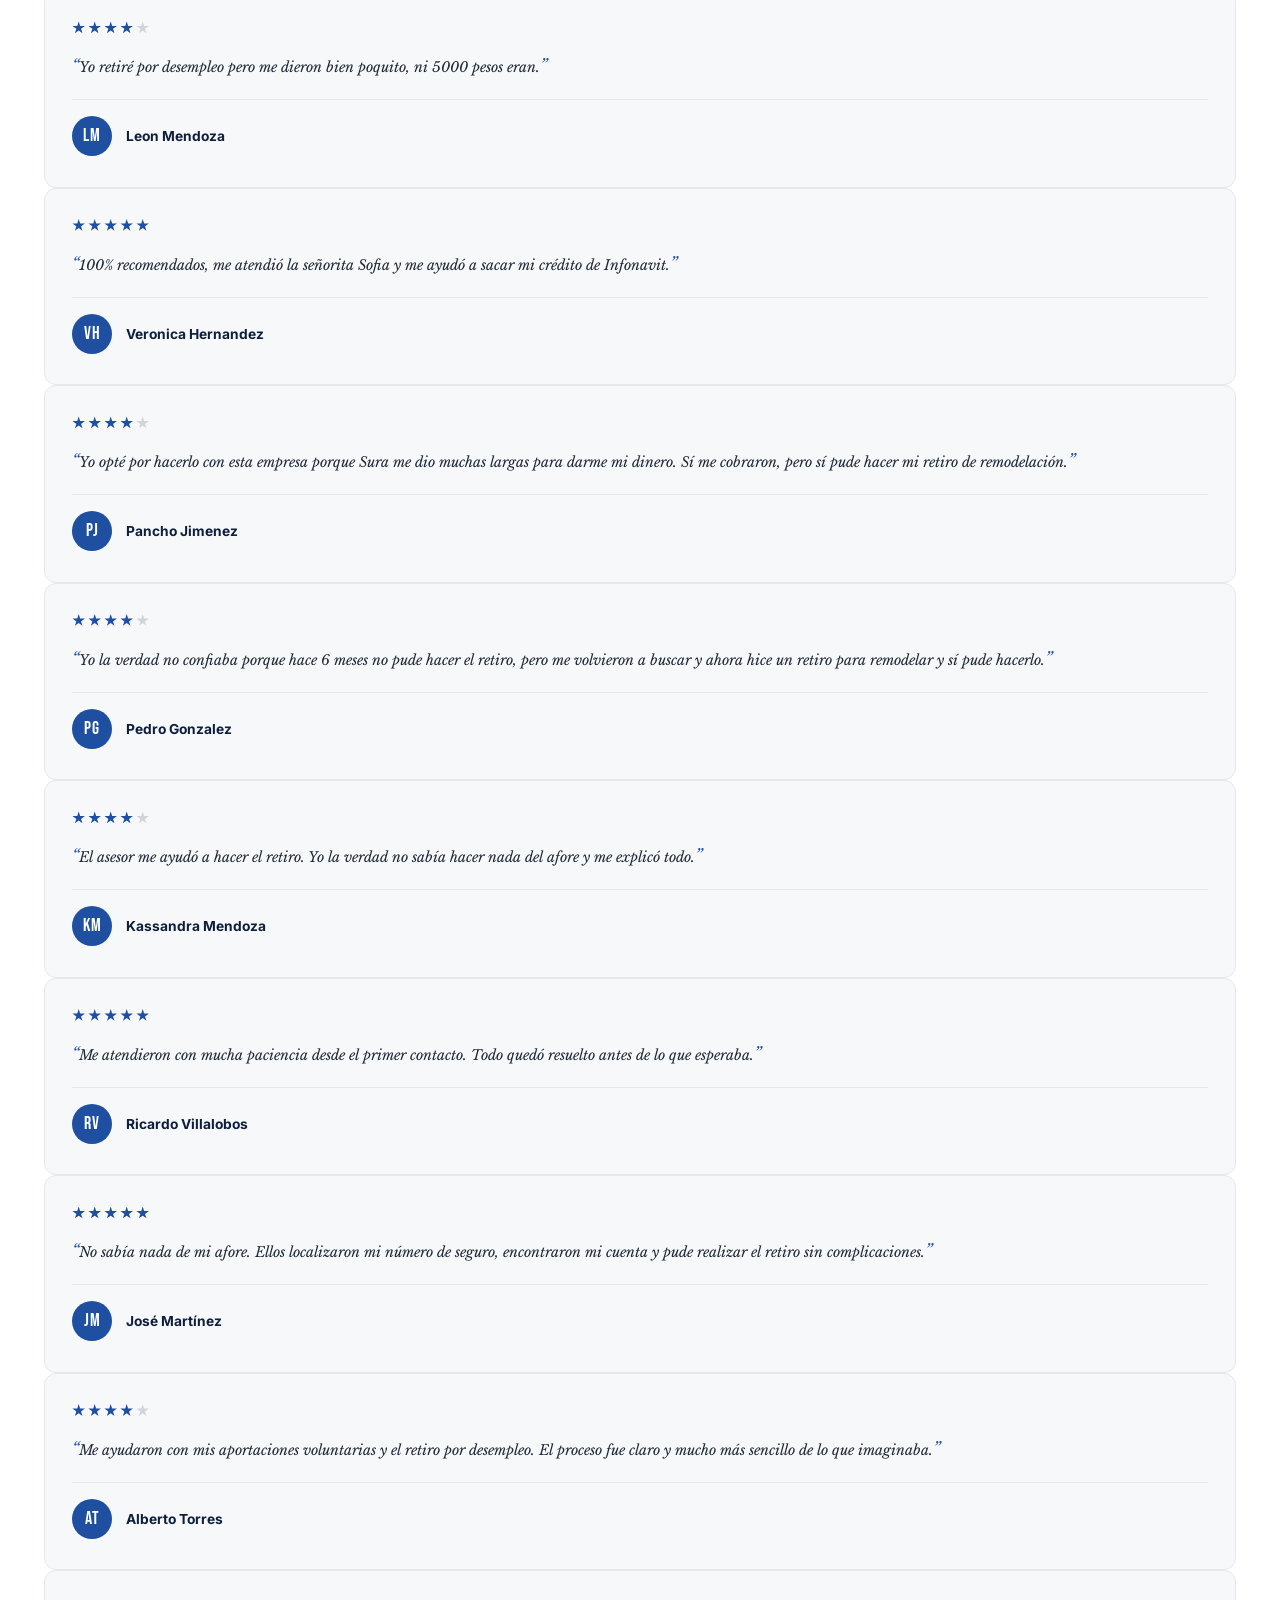
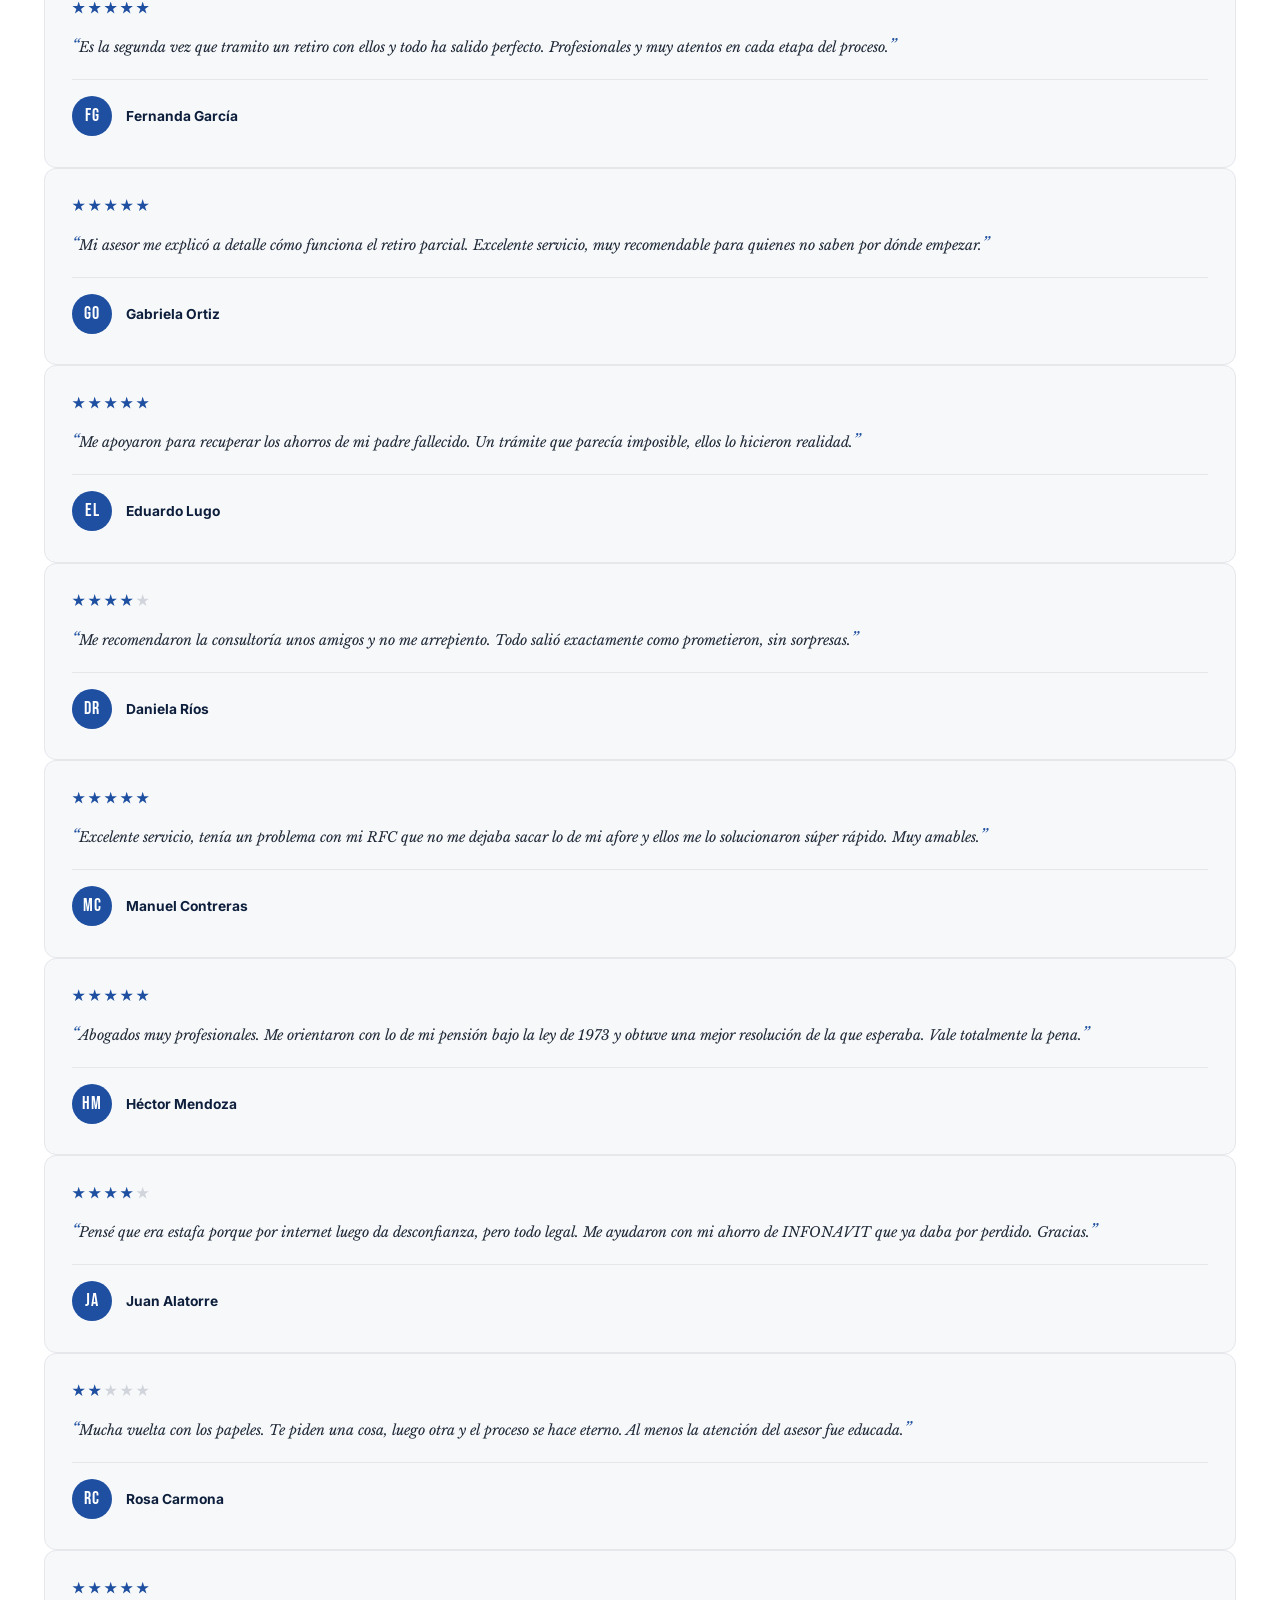
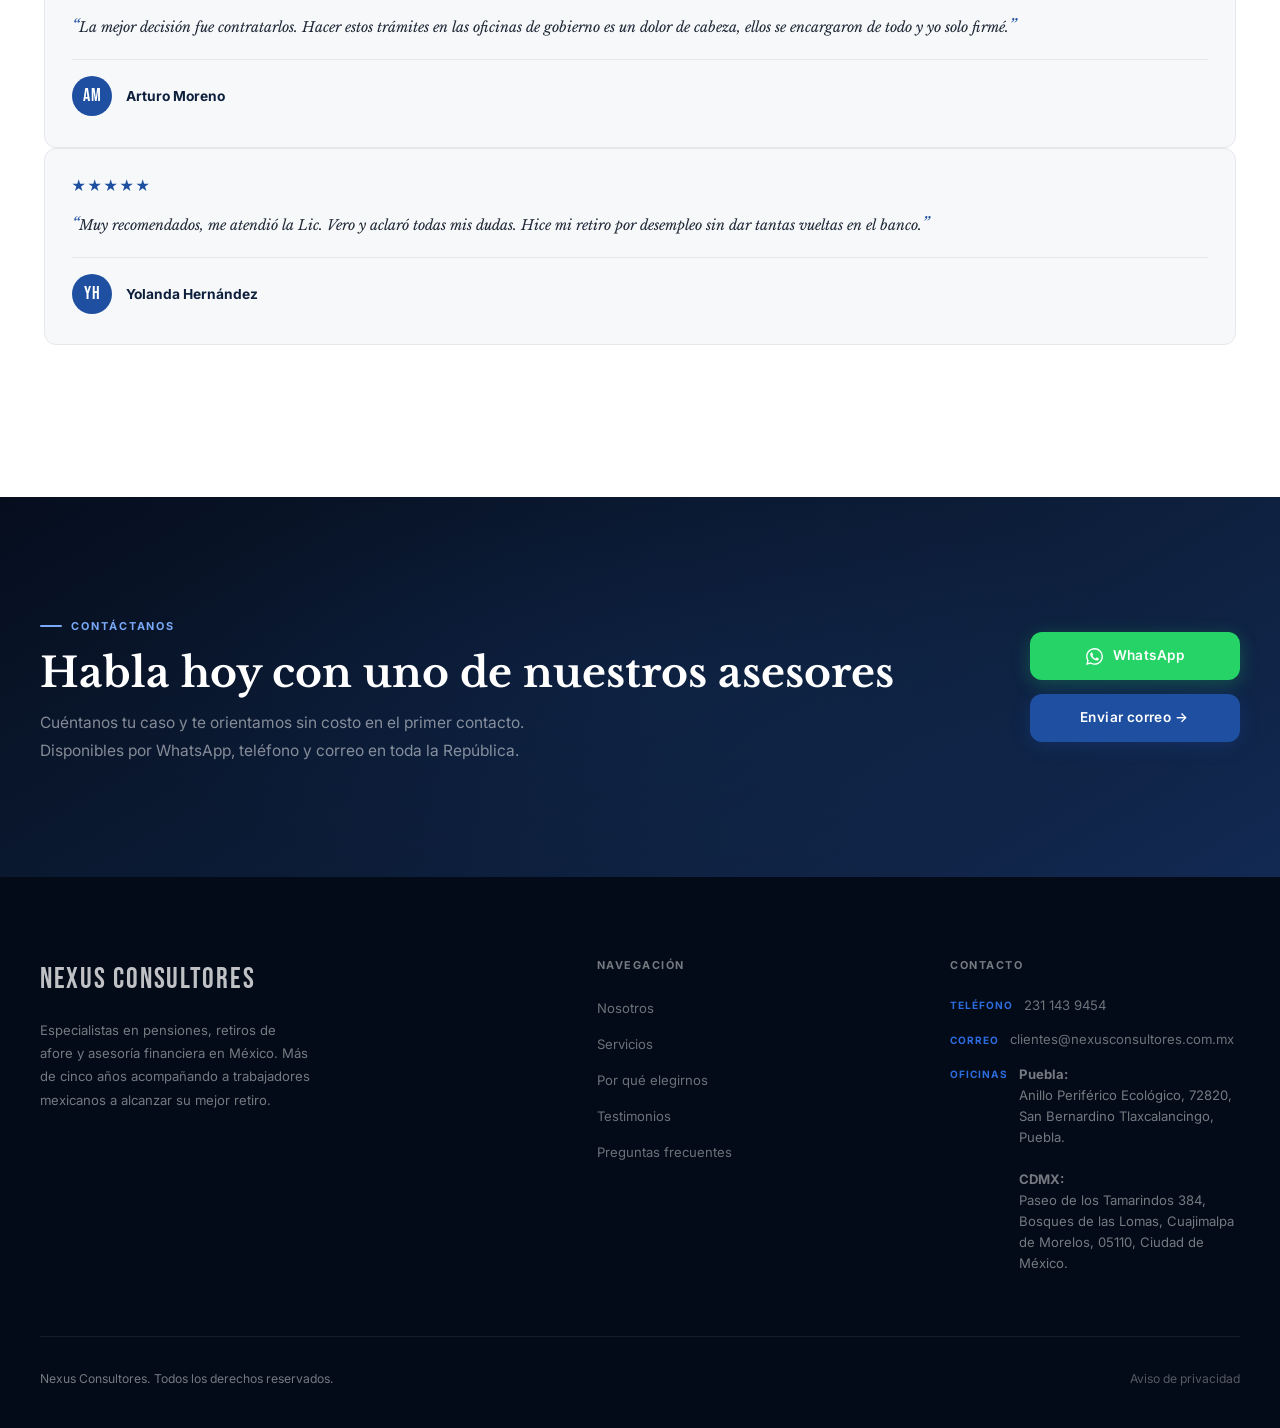
==== commit e3fbb461: "nexlwJ" ====
--- a/index.html
+++ b/index.html
@@ -1699,7 +1699,7 @@
             <svg class="wa-ico" viewBox="0 0 24 24"><path d="M17.472 14.382c-.297-.149-1.758-.867-2.03-.967-.273-.099-.471-.148-.67.15-.197.297-.767.966-.94 1.164-.173.199-.347.223-.644.075-.297-.15-1.255-.463-2.39-1.475-.883-.788-1.48-1.761-1.653-2.059-.173-.297-.018-.458.13-.606.134-.133.298-.347.446-.52.149-.174.198-.298.298-.497.099-.198.05-.371-.025-.52-.075-.149-.669-1.612-.916-2.207-.242-.579-.487-.5-.669-.51-.173-.008-.371-.01-.57-.01-.198 0-.52.074-.792.372-.272.297-1.04 1.016-1.04 2.479 0 1.462 1.065 2.875 1.213 3.074.149.198 2.096 3.2 5.077 4.487.709.306 1.262.489 1.694.625.712.227 1.36.195 1.871.118.571-.085 1.758-.719 2.006-1.413.248-.694.248-1.289.173-1.413-.074-.124-.272-.198-.57-.347m-5.421 7.403h-.004a9.87 9.87 0 01-5.031-1.378l-.361-.214-3.741.982.998-3.648-.235-.374a9.86 9.86 0 01-1.51-5.26c.001-5.45 4.436-9.884 9.888-9.884 2.64 0 5.122 1.03 6.988 2.898a9.825 9.825 0 012.893 6.994c-.003 5.45-4.437 9.884-9.885 9.884m8.413-18.297A11.815 11.815 0 0012.05 0C5.495 0 .16 5.335.157 11.892c0 2.096.547 4.142 1.588 5.945L.057 24l6.305-1.654a11.882 11.882 0 005.683 1.448h.005c6.554 0 11.89-5.335 11.893-11.893a11.821 11.821 0 00-3.48-8.413z"/></svg>
             WhatsApp
           </a>
-          <a href="mailto:clientes@nexusconsultores.com.mx" class="email-btn">Enviar correo</a>
+          <a href="mailto:clientes@nexusconsultores.com.mx" class="btn-primary" style="padding-left:50px;">Enviar correo &rarr;</a>
         </div>
       </div>
     </div>
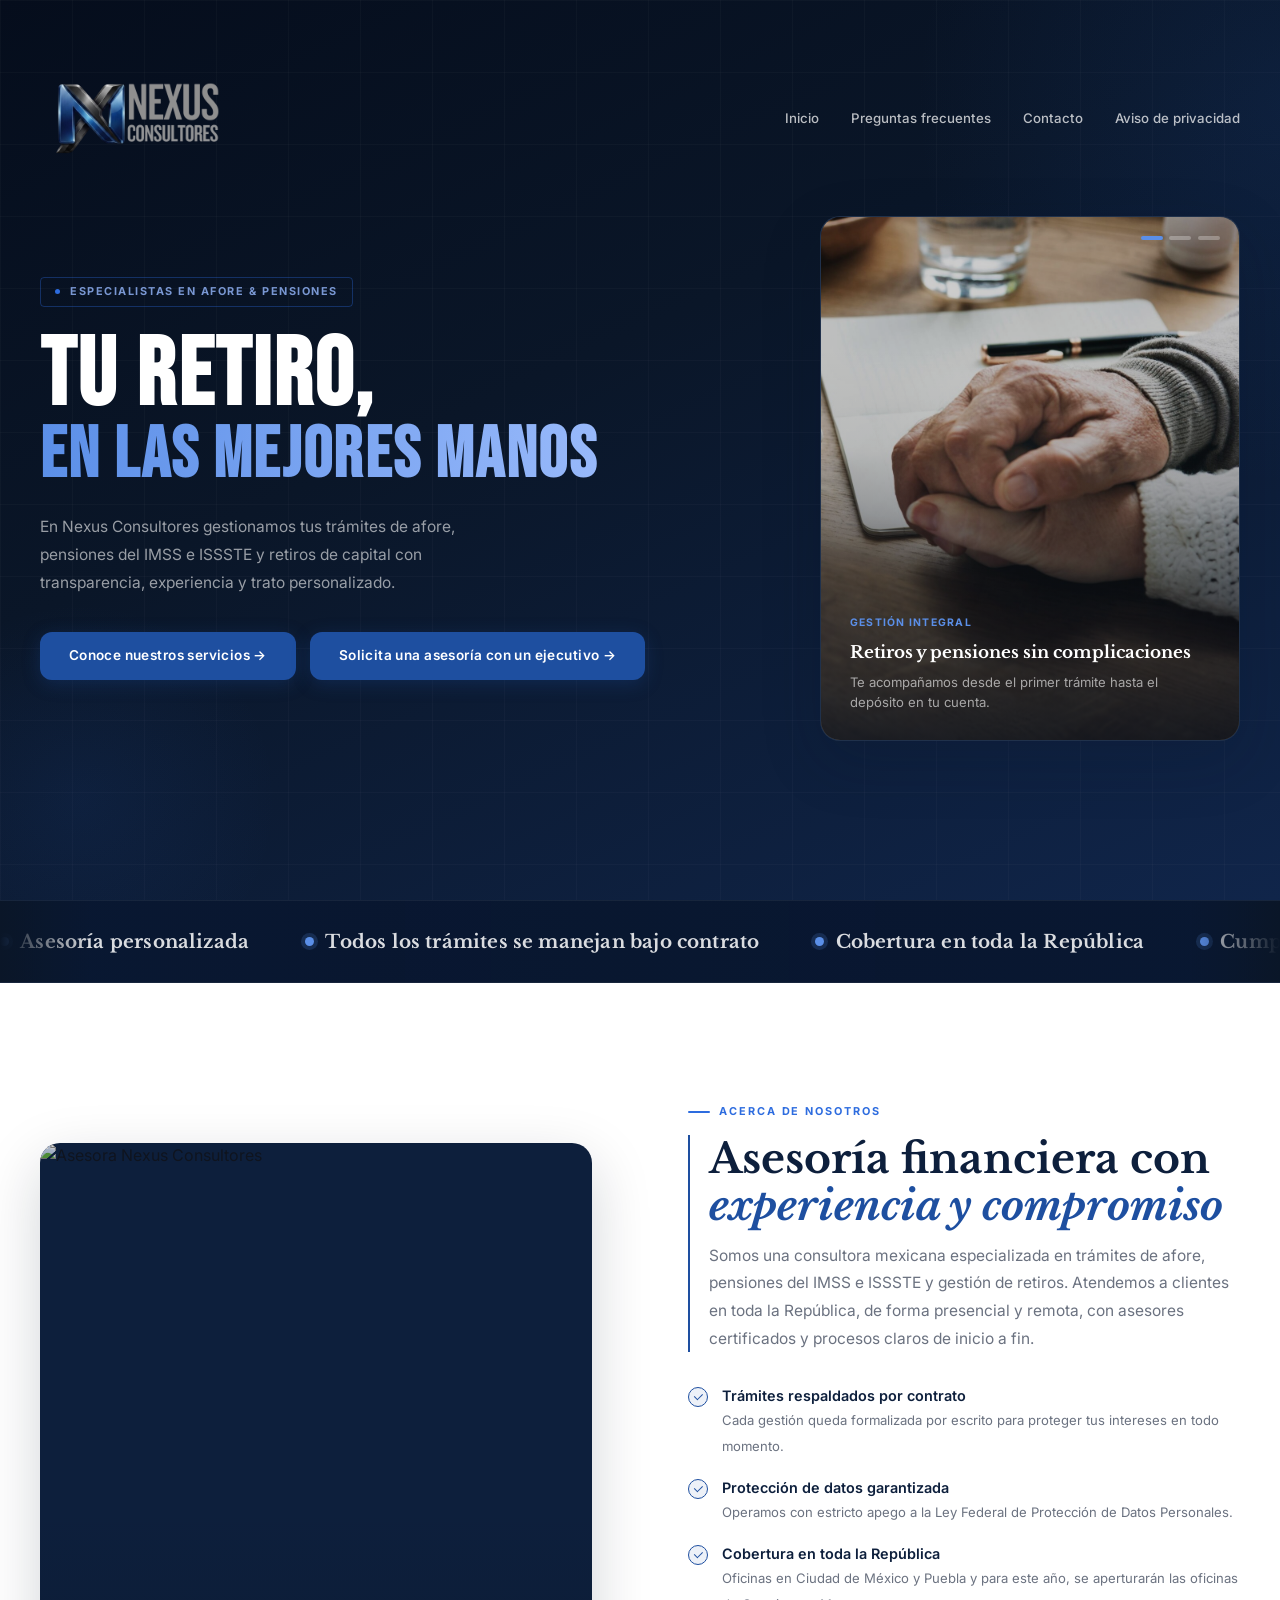
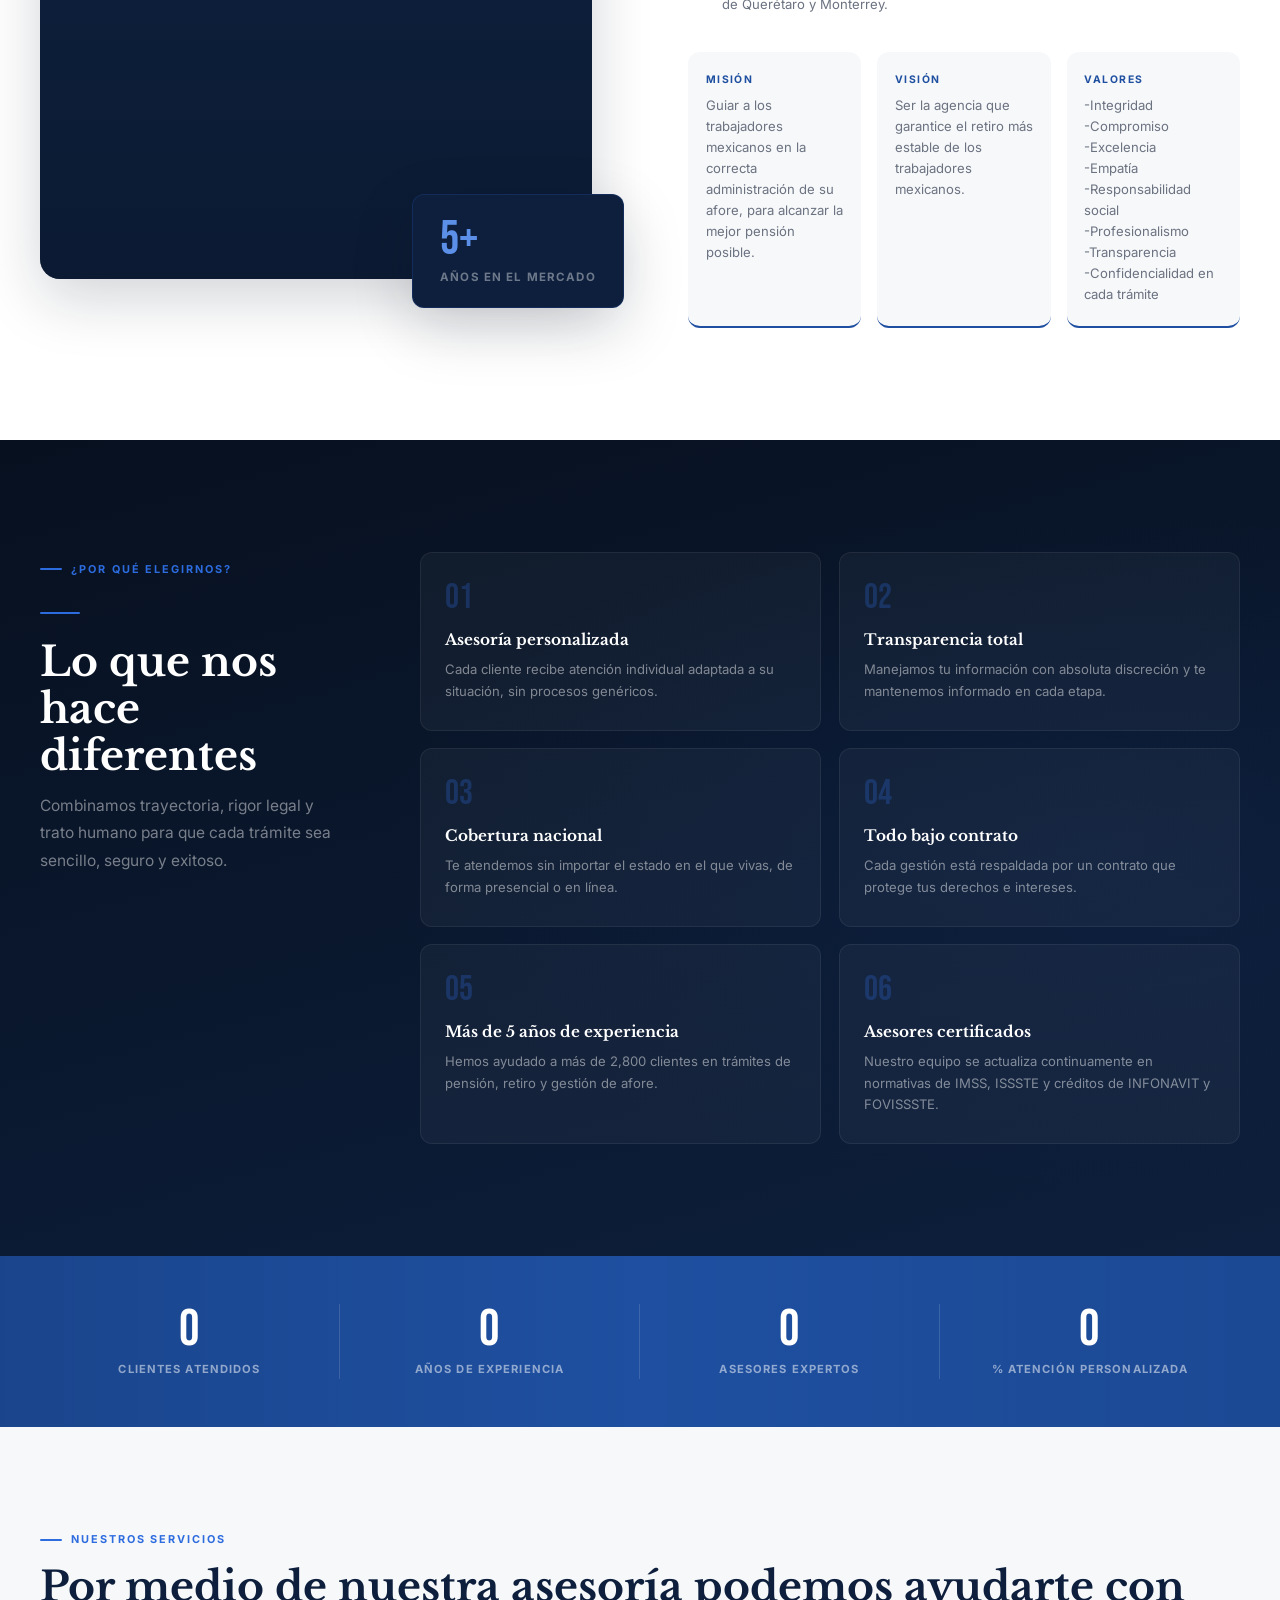
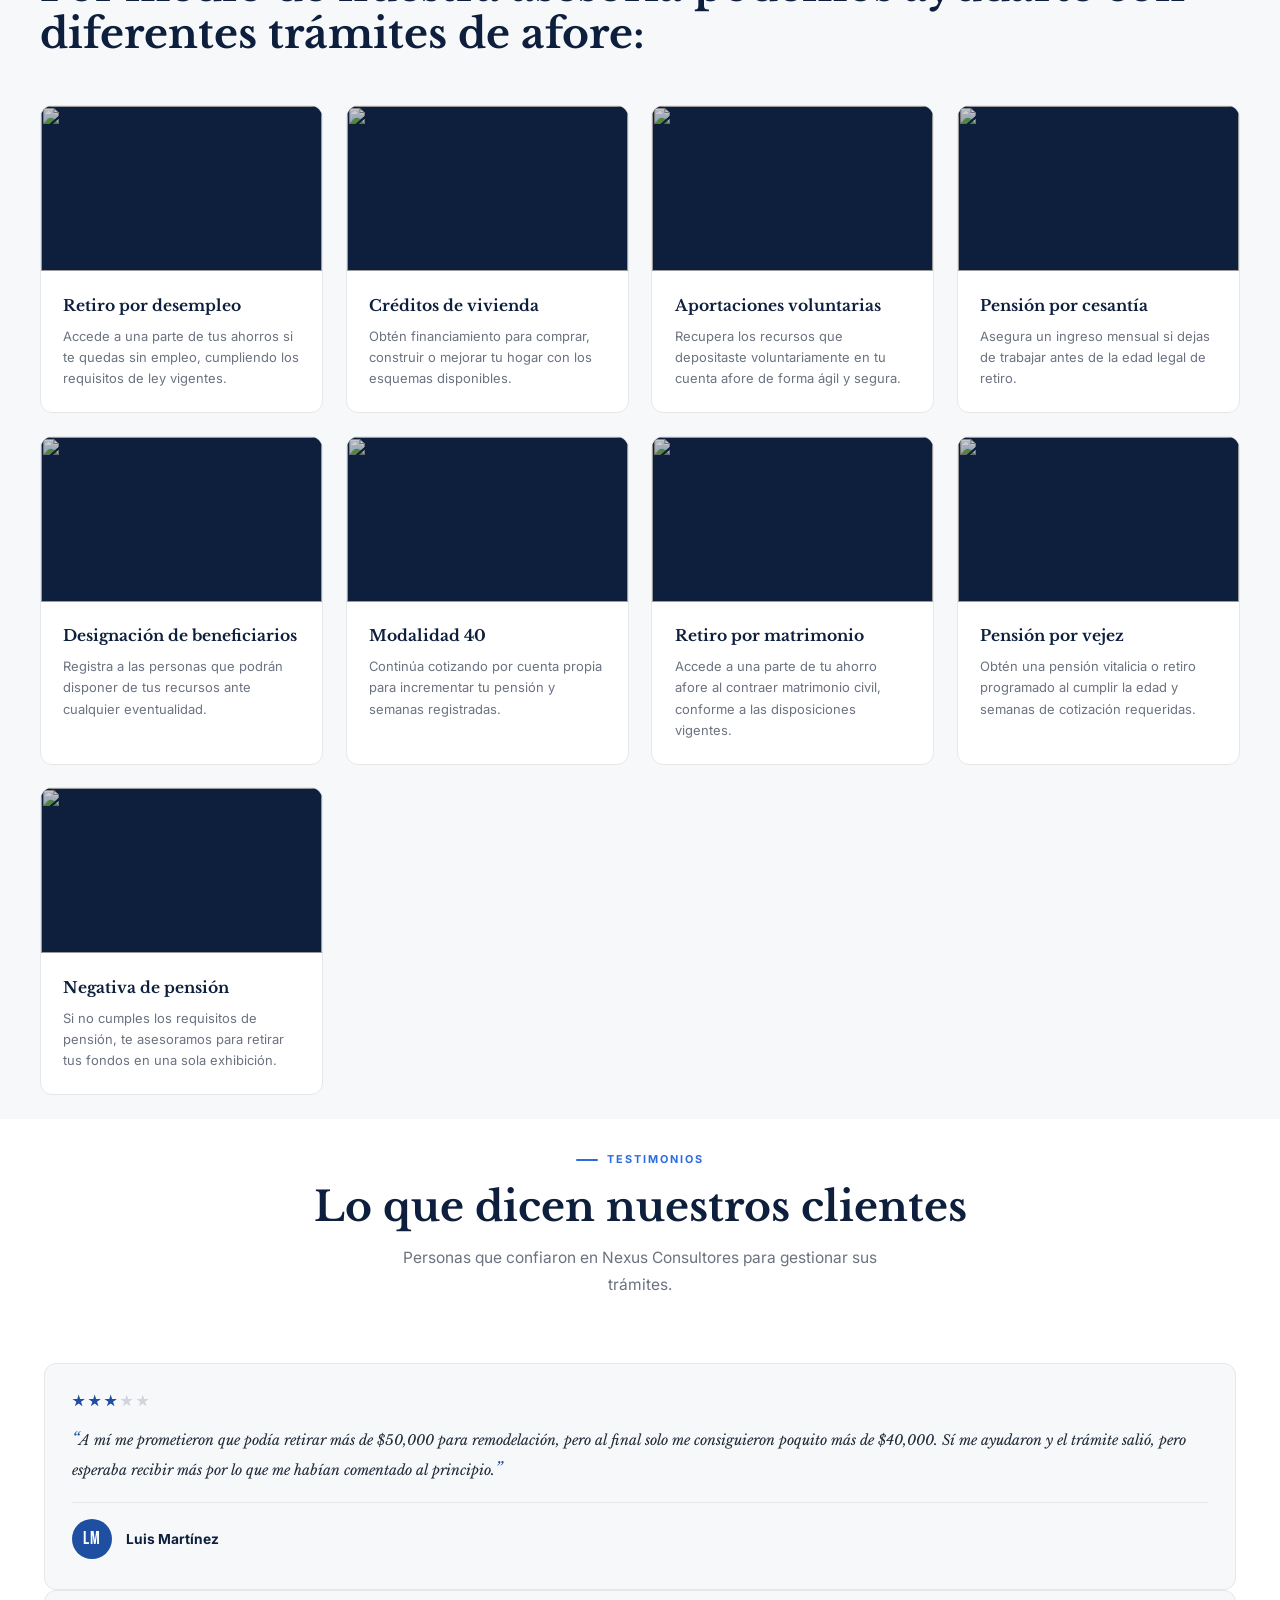
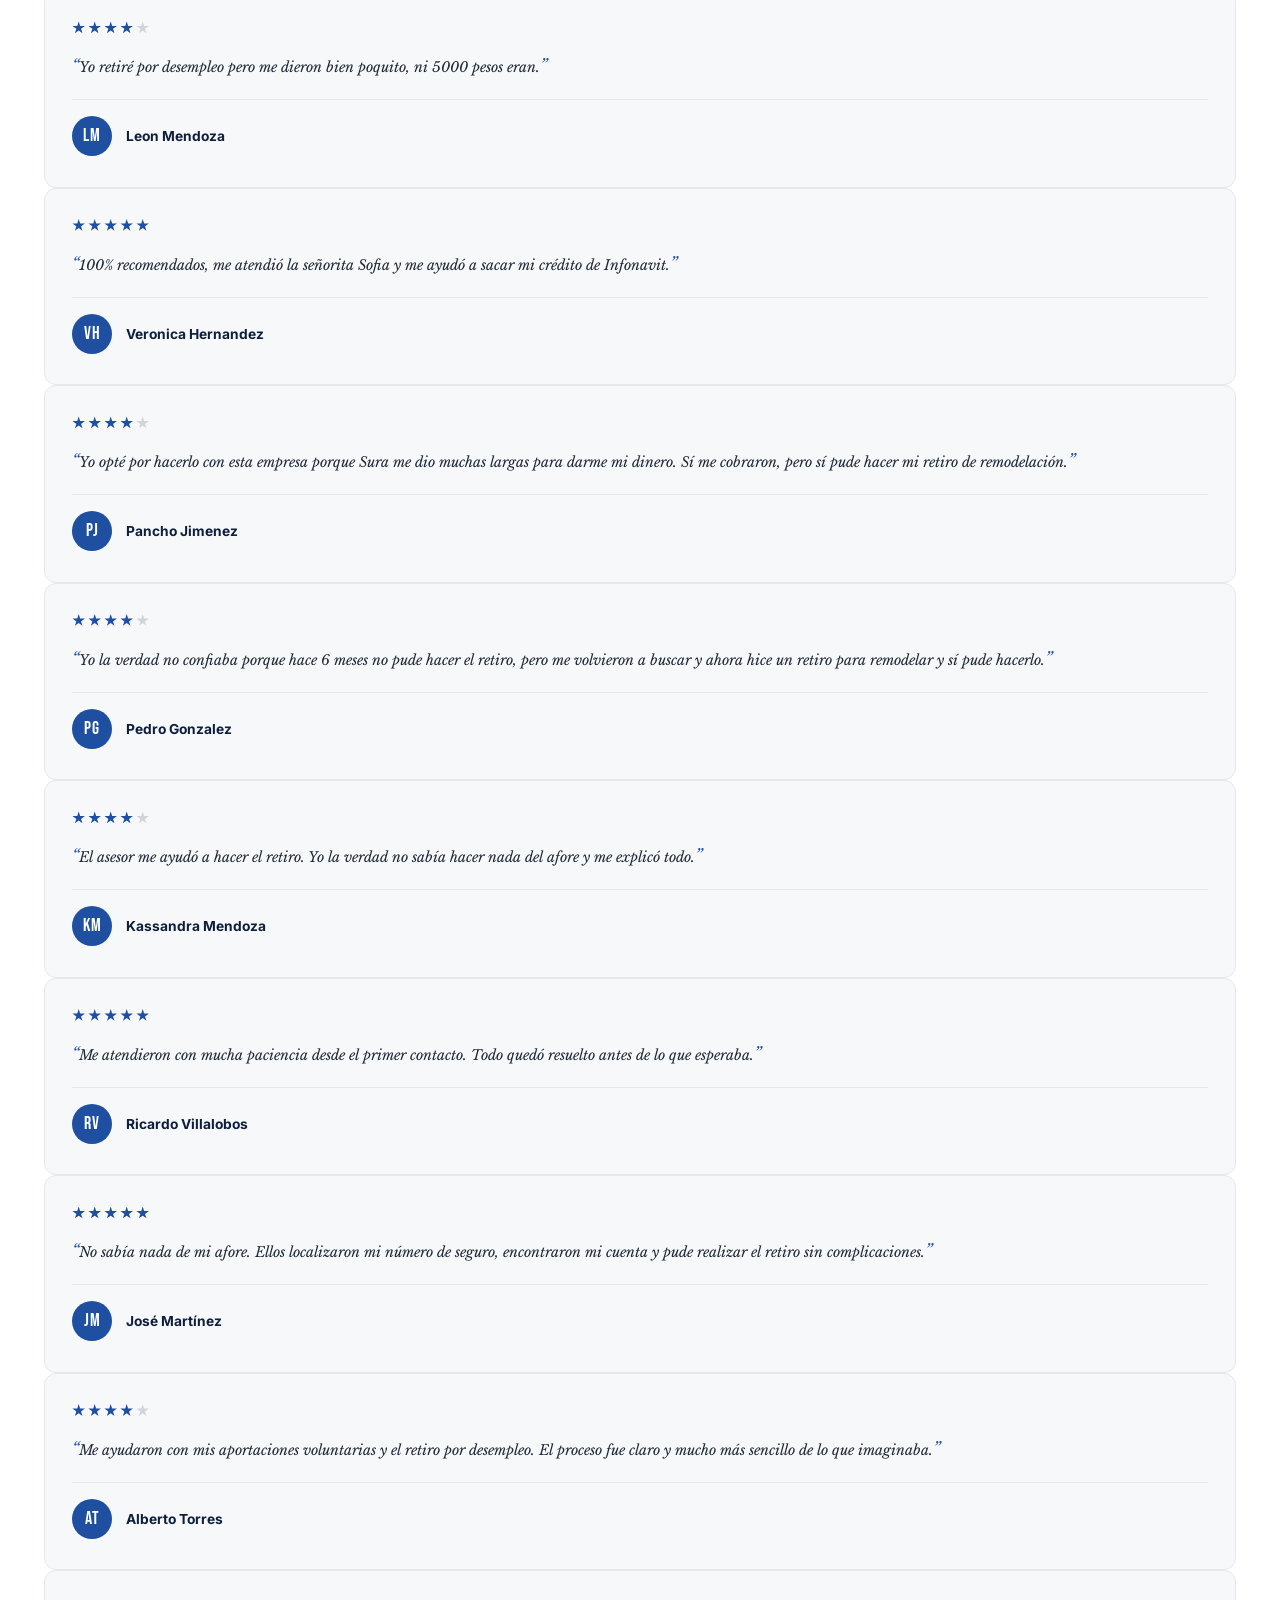
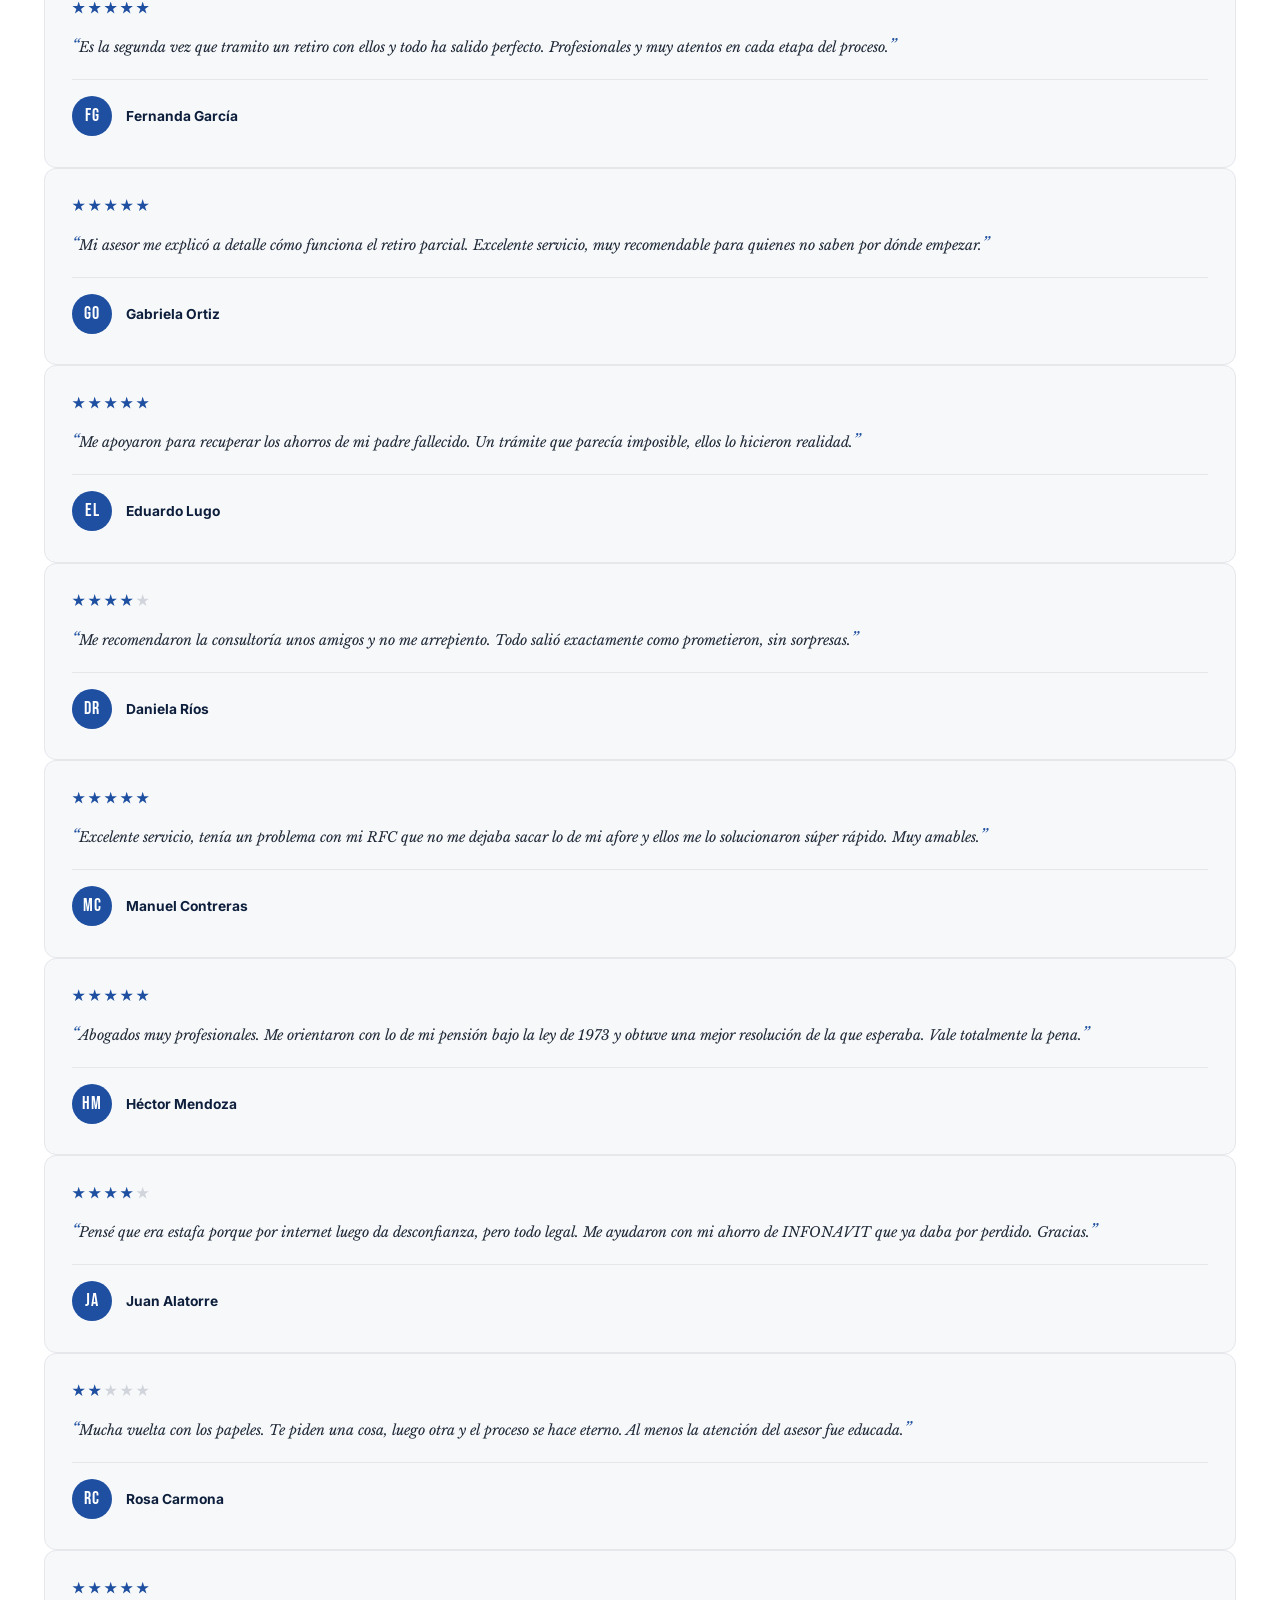
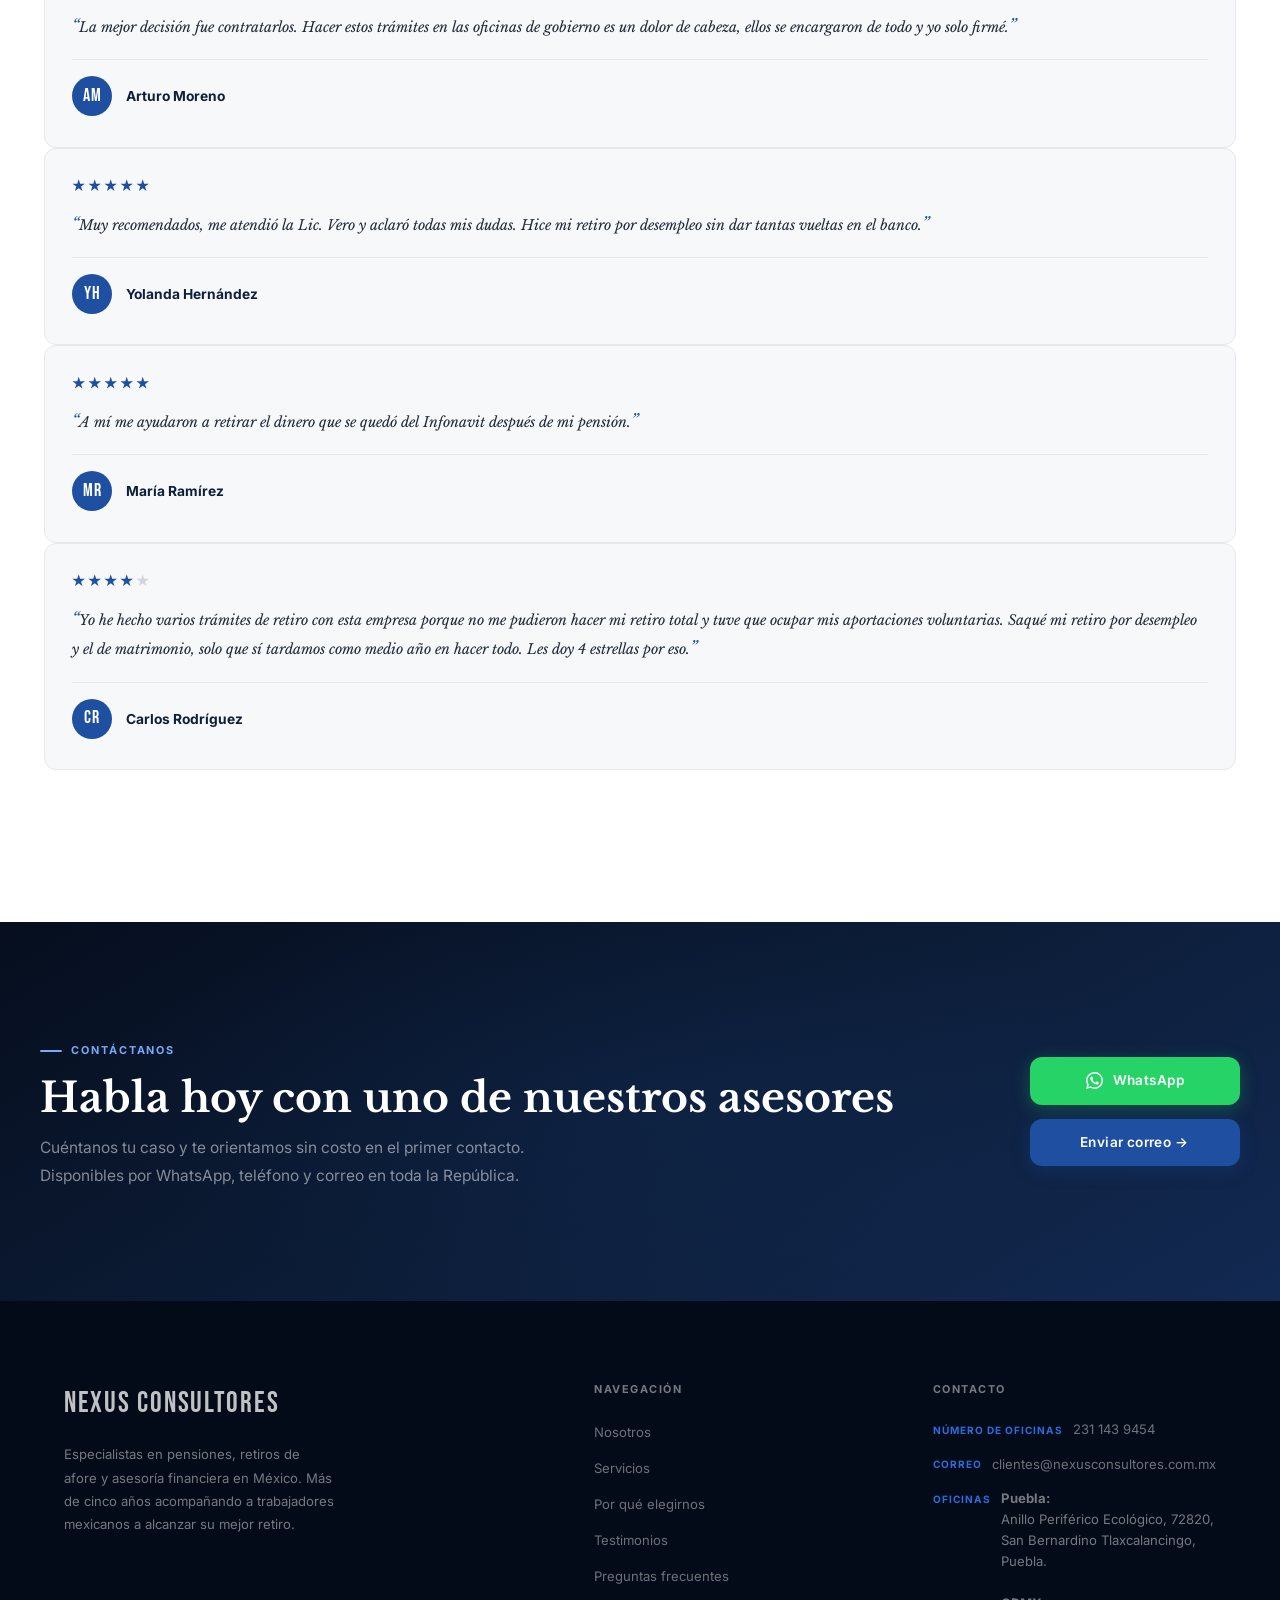
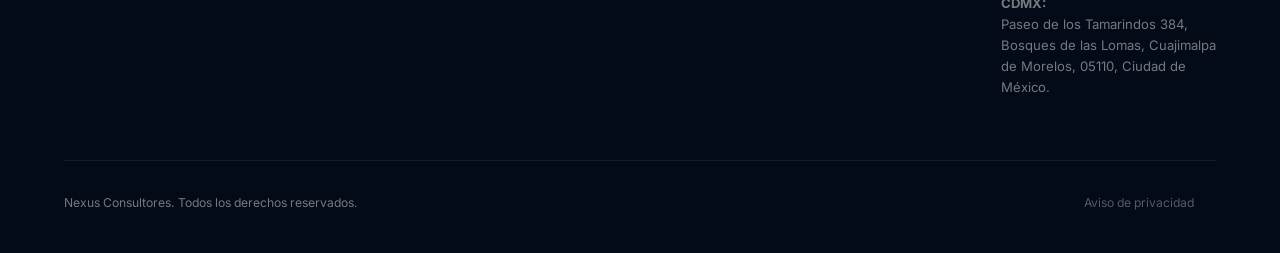
==== commit 75b2d6f1: "nexEJ2" ====
--- a/index.html
+++ b/index.html
@@ -11,8 +11,39 @@
   <link href="https://fonts.googleapis.com/css2?family=Bebas+Neue&family=Inter:ital,wght@0,300;0,400;0,500;0,600;0,700;1,400&family=Libre+Baskerville:ital,wght@0,400;0,700;1,400&display=swap" rel="stylesheet" />
   <link rel="stylesheet" href="https://cdnjs.cloudflare.com/ajax/libs/aos/2.3.4/aos.css" />
   <link rel="stylesheet" href="https://cdnjs.cloudflare.com/ajax/libs/Swiper/11.0.5/swiper-bundle.min.css" />
-  <link rel="shortcut icon" href="NexFav1.png" type="image/x-icon">
-
+  
+  <style>
+    @media(max-width:768px){
+  .fc-row{
+    flex-direction:column;
+    gap:.35rem;
+  }
+}
+
+
+@media (max-width: 768px) {
+
+  .footer-brand{
+    text-align: left;
+  }
+
+  .footer-text-logo{
+    width: 100%;
+    display: block;
+    margin-bottom: .8rem;
+    letter-spacing: .03em;
+  }
+
+  .footer-brand p{
+    max-width: 100%;
+    width: 100%;
+    line-height: 1.9;
+  }
+
+}
+  </style>
+
+<link rel="shortcut icon" href="NexFav1.png" type="image/x-icon">
   <style>
     /* =============================================
        VARIABLES & RESET
@@ -1351,7 +1382,112 @@
   }
 }
 
+
+
 </style>
+
+
+  <!-- Corrección exclusiva del footer en mobile -->
+  <style>
+    @media (max-width: 768px) {
+      footer .footer-top {
+        grid-template-columns: 1fr;
+        gap: 2.5rem;
+      }
+
+      footer .footer-brand {
+        text-align: left;
+      }
+
+      footer .footer-text-logo {
+        width: 100%;
+        display: block;
+        margin-bottom: .8rem;
+        font-family: 'Libre Baskerville', serif;
+        font-size: 1.35rem;
+        font-weight: 700;
+        line-height: 1.35;
+        letter-spacing: .01em;
+        color: var(--white);
+      }
+
+      footer .footer-brand p {
+        width: 100%;
+        max-width: 100%;
+        margin-top: 0;
+        line-height: 1.9;
+      }
+
+      footer .fc-row {
+        flex-direction: column;
+        align-items: flex-start;
+        gap: .35rem;
+      }
+
+      footer .fc-row > div,
+      footer .fc-row > a {
+        width: 100%;
+        max-width: 100%;
+        overflow-wrap: anywhere;
+      }
+
+      footer .footer-bottom {
+        flex-direction: column;
+        align-items: center;
+        text-align: center;
+      }
+    }
+  </style>
+
+
+  <!-- Footer igualado a privacidad.html; no afecta ninguna otra sección -->
+  <style>
+    footer .container{
+      width:90%;
+      max-width:1200px;
+      margin:0 auto;
+    }
+
+    @media(max-width:980px){
+      footer .footer-top{
+        grid-template-columns:1fr;
+        gap:2.5rem;
+      }
+    }
+
+    @media(max-width:768px){
+      footer .fc-row{
+        flex-direction:column;
+        gap:.35rem;
+      }
+
+      footer .footer-text-logo{
+        width:100%;
+        display:block;
+        margin-bottom:.8rem;
+        font-family:'Libre Baskerville',serif;
+        font-size:1.35rem;
+        font-weight:700;
+        color:var(--white);
+        letter-spacing:.03em;
+      }
+
+      footer .footer-brand{
+        text-align:left;
+      }
+
+      footer .footer-brand p{
+        width:100%;
+        max-width:100%;
+        line-height:1.9;
+      }
+
+      footer .footer-bottom{
+        flex-direction:column;
+        text-align:center;
+      }
+    }
+  </style>
 
 </head>
 
@@ -1679,6 +1815,13 @@
 <div class="swiper-slide"><div class="tcard"><div class="tstars"><span class="star"></span><span class="star"></span><span class="star empty"></span><span class="star empty"></span><span class="star empty"></span></div><p class="ttext">Mucha vuelta con los papeles. Te piden una cosa, luego otra y el proceso se hace eterno. Al menos la atención del asesor fue educada.</p><div class="tauth"><div class="tav">RC</div><div><div class="tname">Rosa Carmona</div></div></div></div></div>
 <div class="swiper-slide"><div class="tcard"><div class="tstars"><span class="star"></span><span class="star"></span><span class="star"></span><span class="star"></span><span class="star"></span></div><p class="ttext">La mejor decisión fue contratarlos. Hacer estos trámites en las oficinas de gobierno es un dolor de cabeza, ellos se encargaron de todo y yo solo firmé.</p><div class="tauth"><div class="tav">AM</div><div><div class="tname">Arturo Moreno</div></div></div></div></div>
 <div class="swiper-slide"><div class="tcard"><div class="tstars"><span class="star"></span><span class="star"></span><span class="star"></span><span class="star"></span><span class="star"></span></div><p class="ttext">Muy recomendados, me atendió la Lic. Vero y aclaró todas mis dudas. Hice mi retiro por desempleo sin dar tantas vueltas en el banco.</p><div class="tauth"><div class="tav">YH</div><div><div class="tname">Yolanda Hernández</div></div></div></div></div>
+
+<!-- Nuevo testimonio: 5 estrellas -->
+<div class="swiper-slide"><div class="tcard"><div class="tstars"><span class="star"></span><span class="star"></span><span class="star"></span><span class="star"></span><span class="star"></span></div><p class="ttext">A mí me ayudaron a retirar el dinero que se quedó del Infonavit después de mi pensión.</p><div class="tauth"><div class="tav">MR</div><div><div class="tname">María Ramírez</div></div></div></div></div>
+
+<!-- Nuevo testimonio: 4 estrellas -->
+<div class="swiper-slide"><div class="tcard"><div class="tstars"><span class="star"></span><span class="star"></span><span class="star"></span><span class="star"></span><span class="star empty"></span></div><p class="ttext">Yo he hecho varios trámites de retiro con esta empresa porque no me pudieron hacer mi retiro total y tuve que ocupar mis aportaciones voluntarias. Saqué mi retiro por desempleo y el de matrimonio, solo que sí tardamos como medio año en hacer todo. Les doy 4 estrellas por eso.</p><div class="tauth"><div class="tav">CR</div><div><div class="tname">Carlos Rodríguez</div></div></div></div></div>
+
 </div>
 <div class="swiper-pagination"></div>
 </div>
@@ -1710,8 +1853,9 @@
     <div class="container">
       <div class="footer-top">
         <div class="footer-brand">
-          <div class="footer-logo footer-text-logo">Nexus Consultores</div>
-          <p>Especialistas en pensiones, retiros de afore y asesor&iacute;a financiera en M&eacute;xico. M&aacute;s de cinco años acompa&ntilde;ando a trabajadores mexicanos a alcanzar su mejor retiro.</p>
+  <div class="footer-logo footer-text-logo">
+  Nexus Consultores
+</div>          <p>Especialistas en pensiones, retiros de afore y asesor&iacute;a financiera en M&eacute;xico. M&aacute;s de cinco años acompa&ntilde;ando a trabajadores mexicanos a alcanzar su mejor retiro.</p>
         </div>
         <div class="footer-col">
           <h5>Navegaci&oacute;n</h5>
@@ -1725,31 +1869,27 @@
         </div>
         <div class="footer-col">
           <h5>Contacto</h5>
-          <div class="fc-row">
-            <span class="fc-lbl">Tel&eacute;fono</span>
-            <div><a href="tel:+522311439454">231 143 9454</a></div>
-          </div>
-          <div class="fc-row">
-            <span class="fc-lbl">Correo</span>
-            <a href="mailto:clientes@nexusconsultores.com.mx">clientes@nexusconsultores.com.mx</a>
-          </div>
-          <div class="fc-row">
-            <span class="fc-lbl">Oficinas</span>
-            <div>
-              <strong>Puebla:</strong><br>
-              Anillo Periférico Ecológico, 72820, San Bernardino Tlaxcalancingo, Puebla.
-              <br><br>
-              <strong>CDMX:</strong><br>
-              Paseo de los Tamarindos 384, Bosques de las Lomas, Cuajimalpa de Morelos, 05110, Ciudad de México.
-            </div>
-          </div>
-        </div>
+  <div class="fc-row">
+    <span class="fc-lbl">Número de oficinas</span>
+    <div>
+        <a href="tel:+522311439454">231 143 9454</a>
+    </div>
+</div>          <div class="fc-row"><span class="fc-lbl">Correo</span><a href="mailto:clientes@nexusconsultores.com.mx">clientes@nexusconsultores.com.mx</a></div>
+  <div class="fc-row fc-row-col">
+    <span class="fc-lbl">Oficinas</span>
+    <div>
+        <strong>Puebla:</strong><br>
+        Anillo Periférico Ecológico, 72820, San Bernardino Tlaxcalancingo, Puebla.
+        <br><br>
+        <strong>CDMX:</strong><br>
+        Paseo de los Tamarindos 384, Bosques de las Lomas, Cuajimalpa de Morelos, 05110, Ciudad de México.
+    </div>
+</div>       
+</div>
       </div>
       <div class="footer-bottom">
         <span>Nexus Consultores. Todos los derechos reservados.</span>
-        <div style="display:flex;gap:1.4rem;">
-          <a href="privacidad.html">Aviso de privacidad</a>
-        </div>
+        <div style="display:flex;gap:1.4rem;"><a href="privacidad.html">Aviso de privacidad</a><a href="privacidad.html"></a></div>
       </div>
     </div>
   </footer>
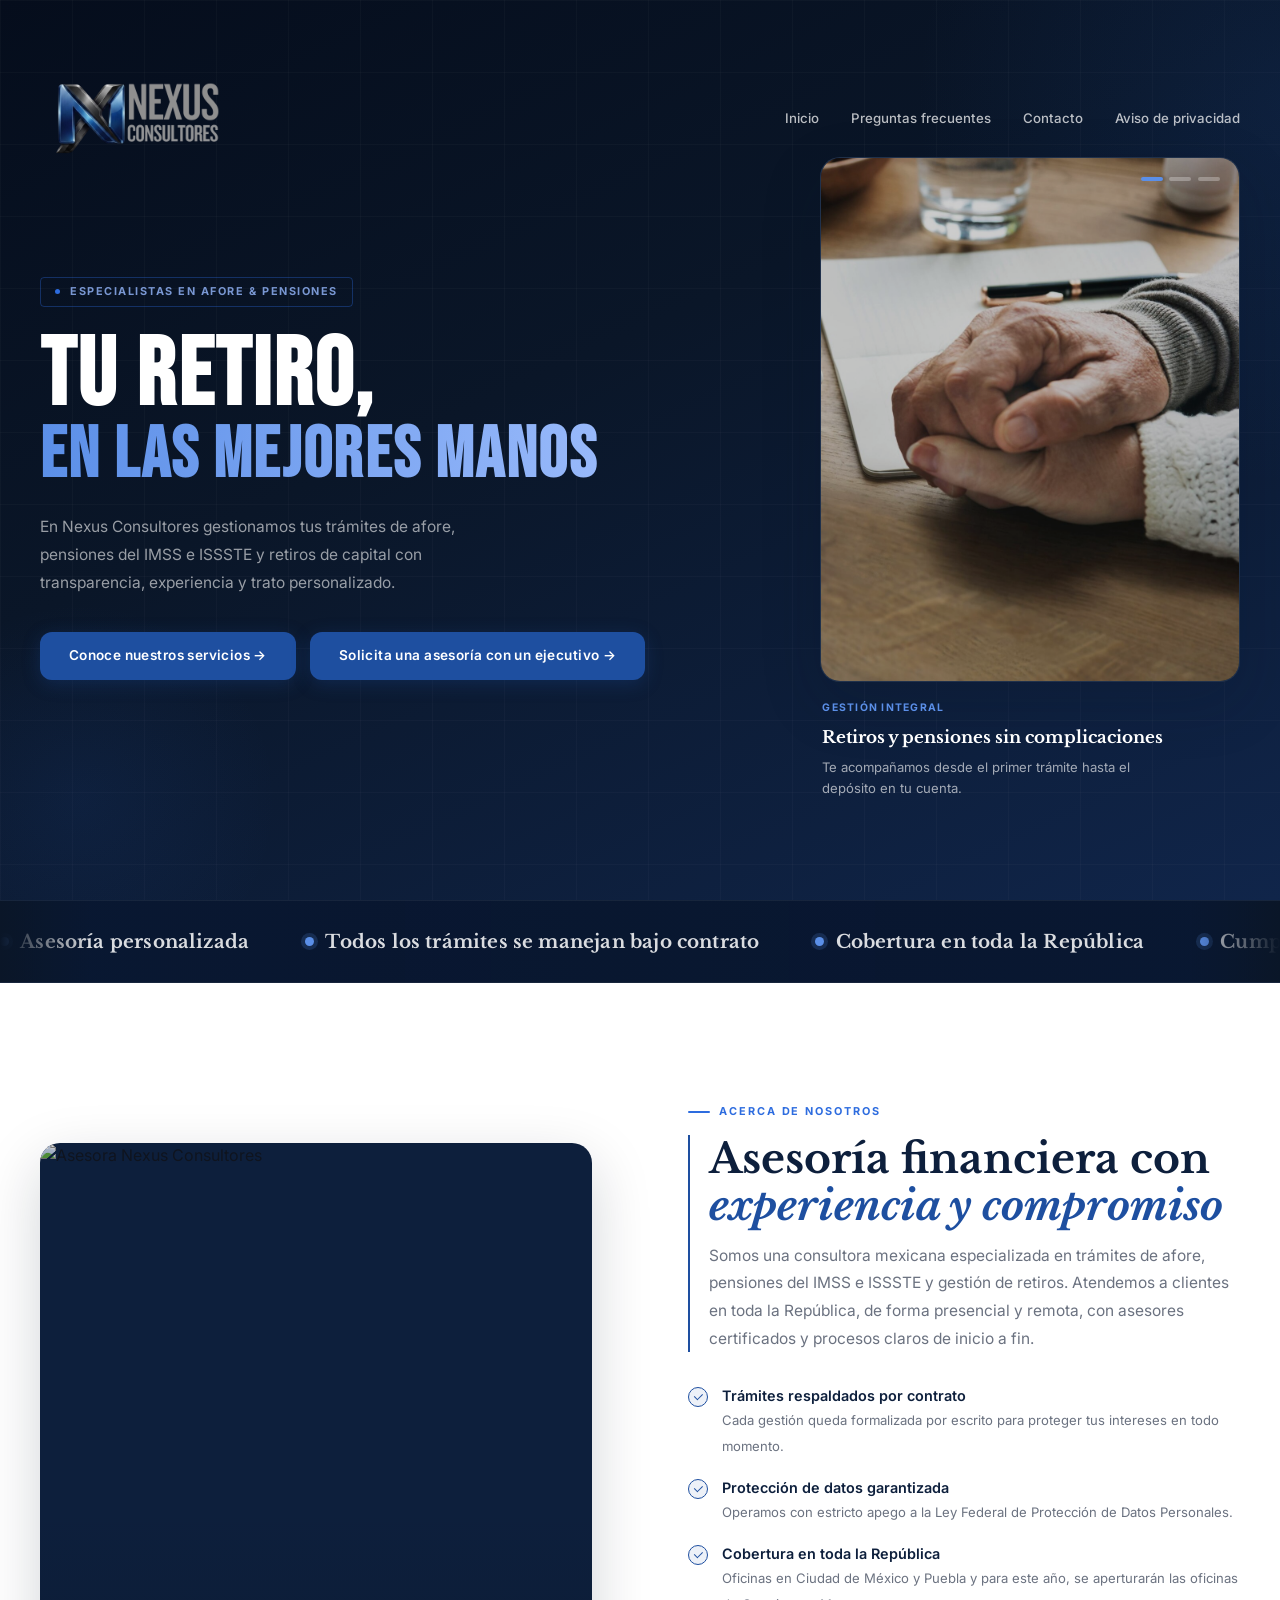
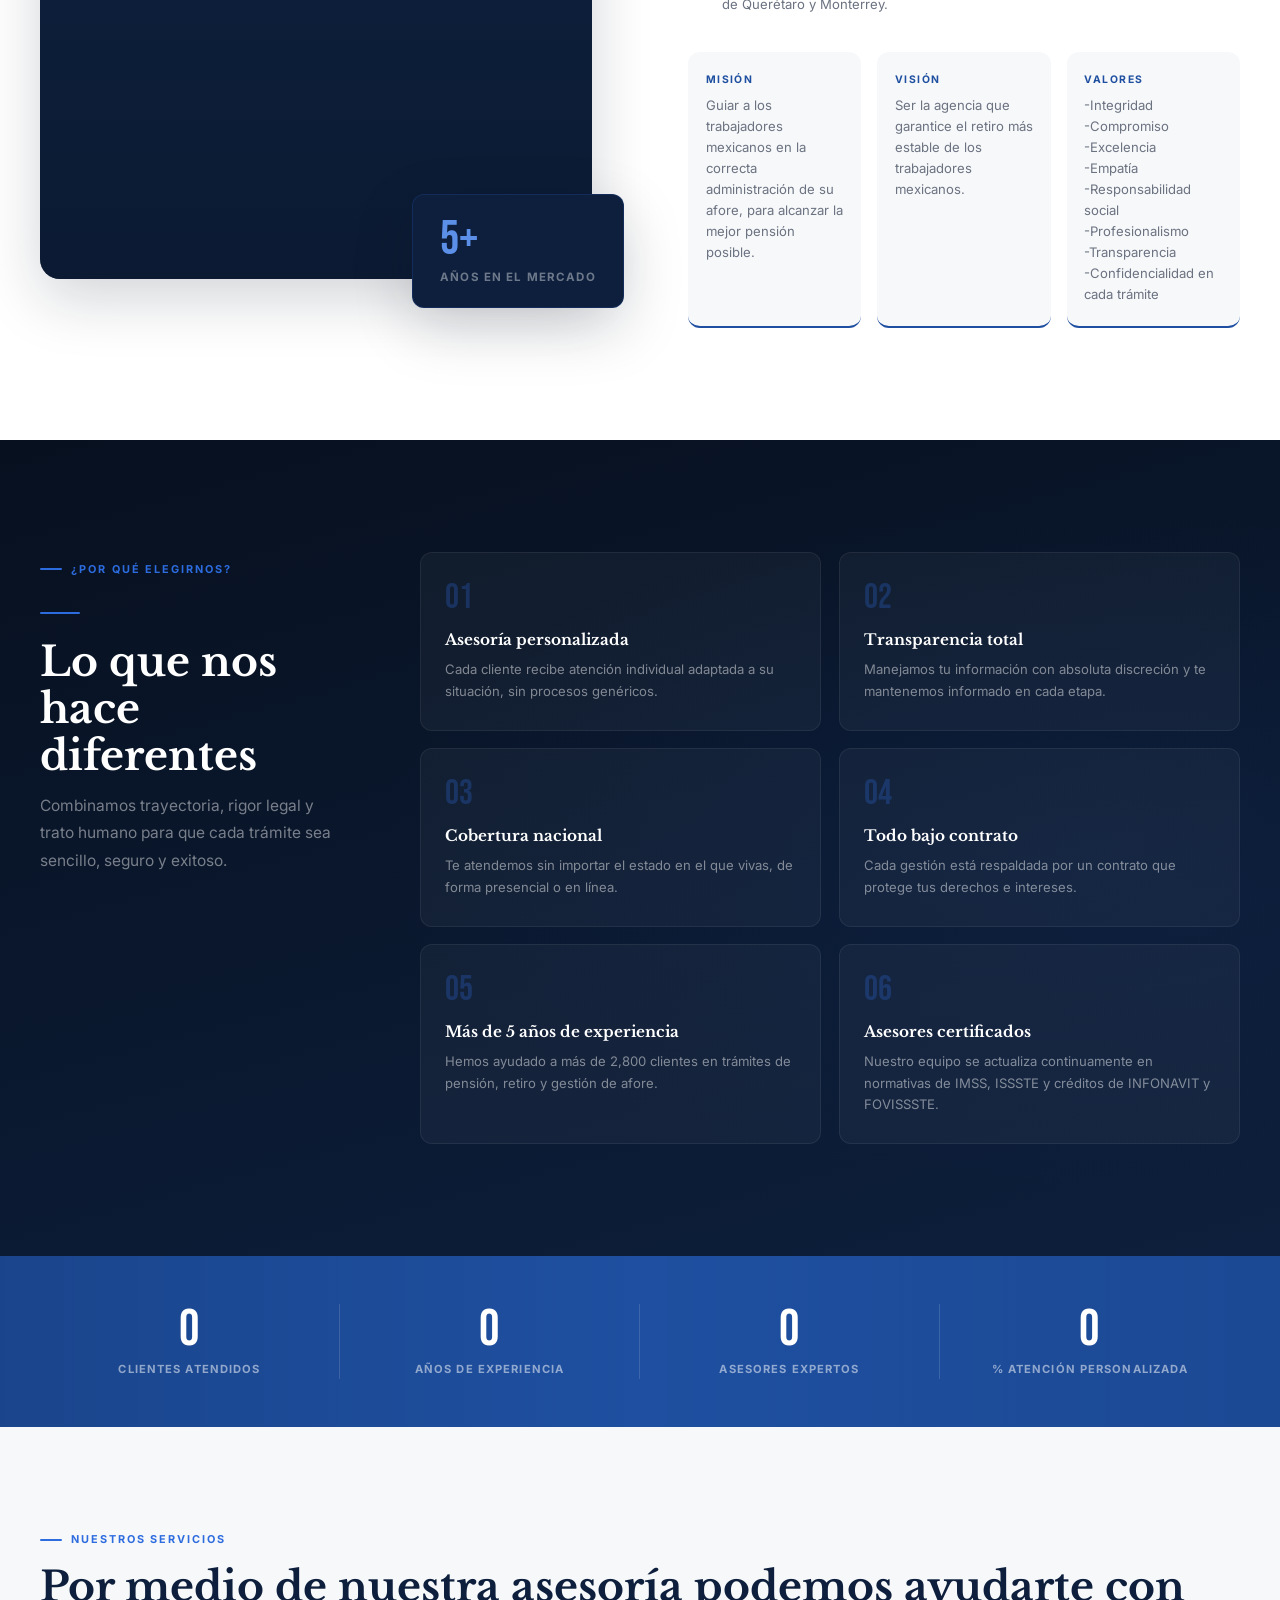
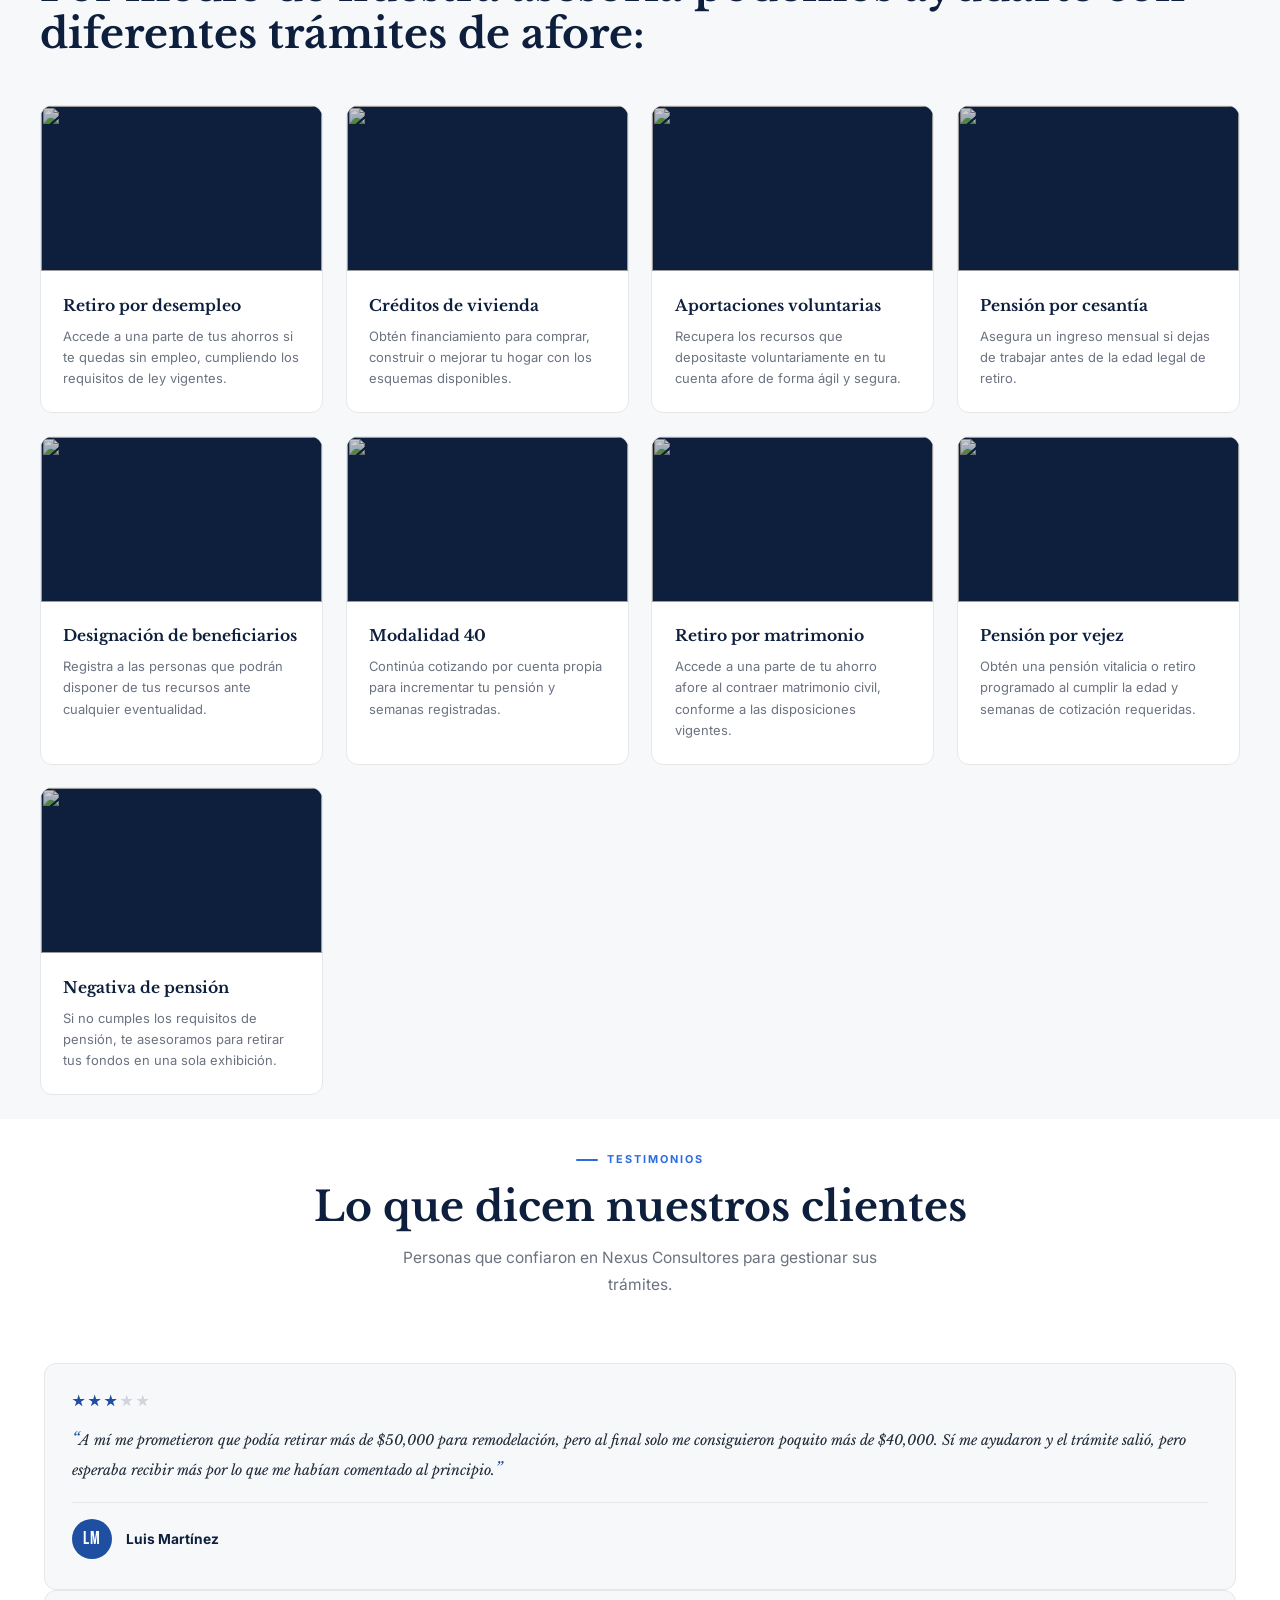
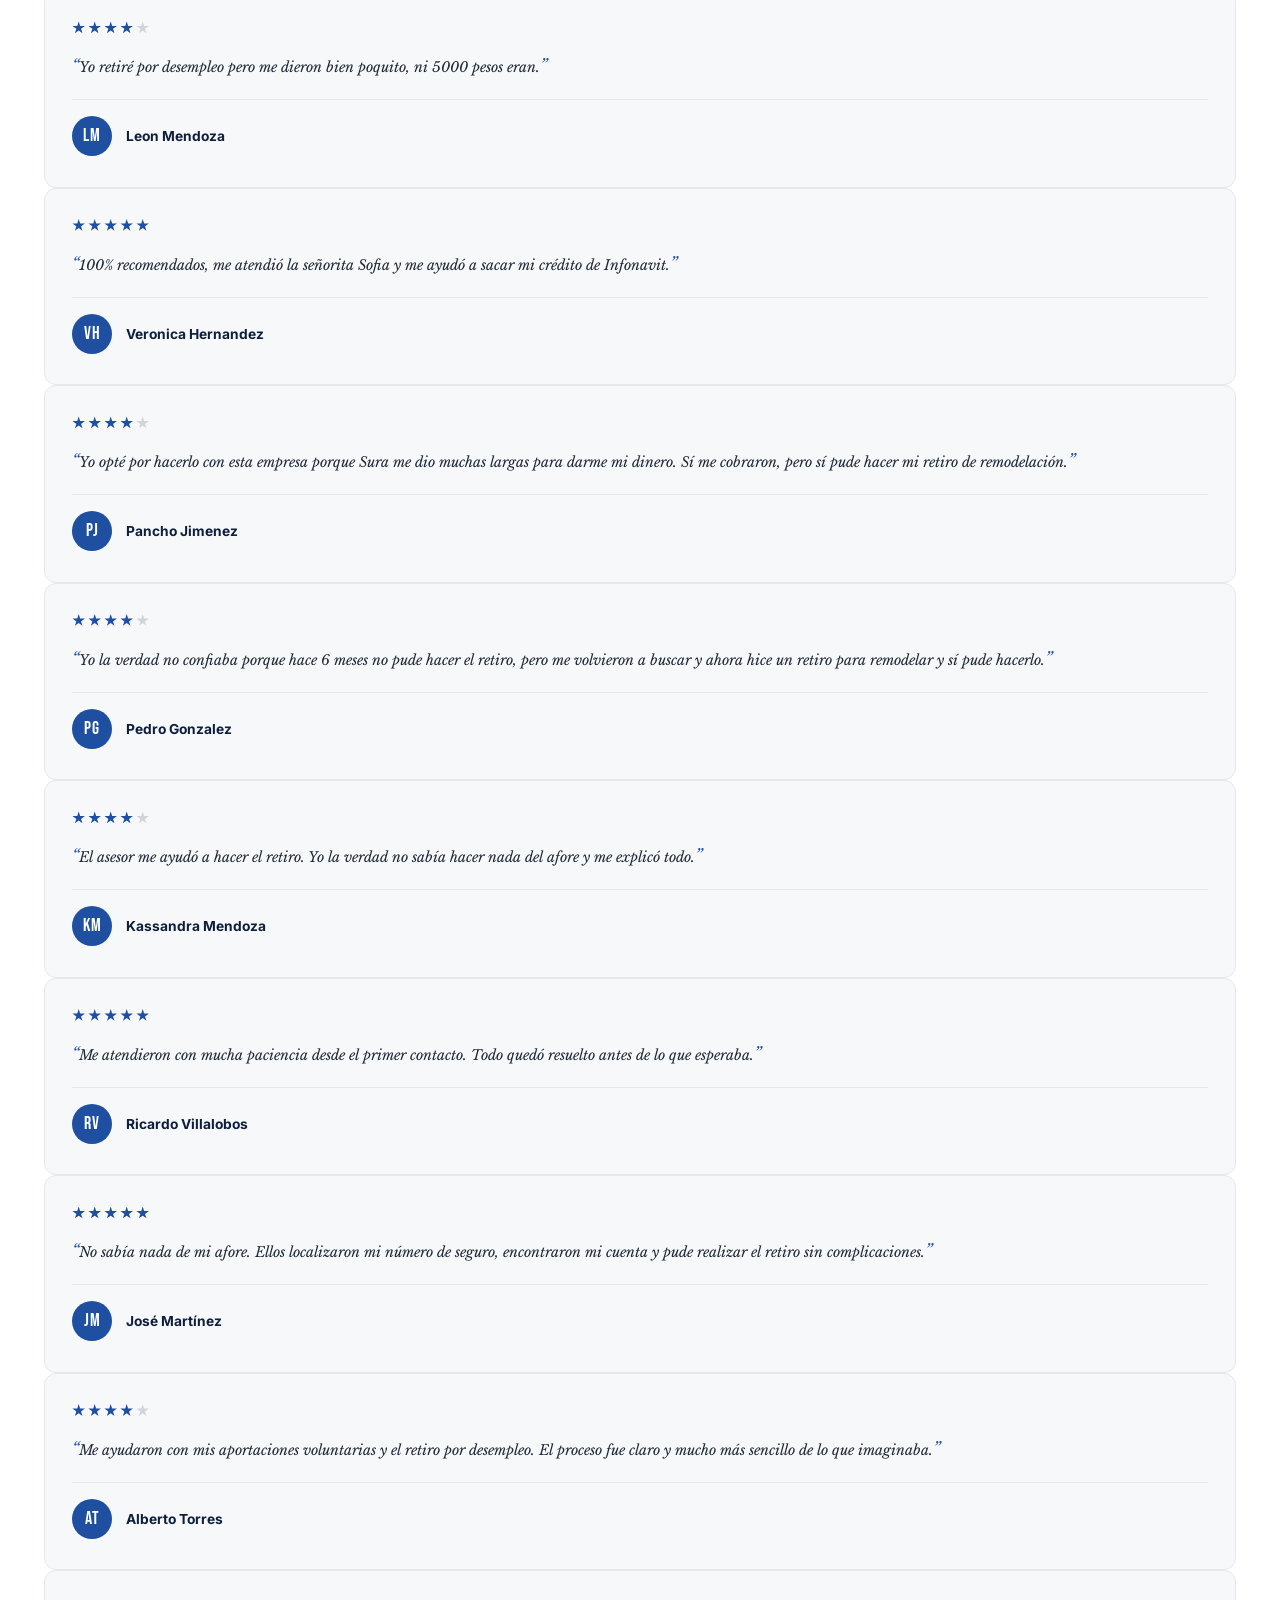
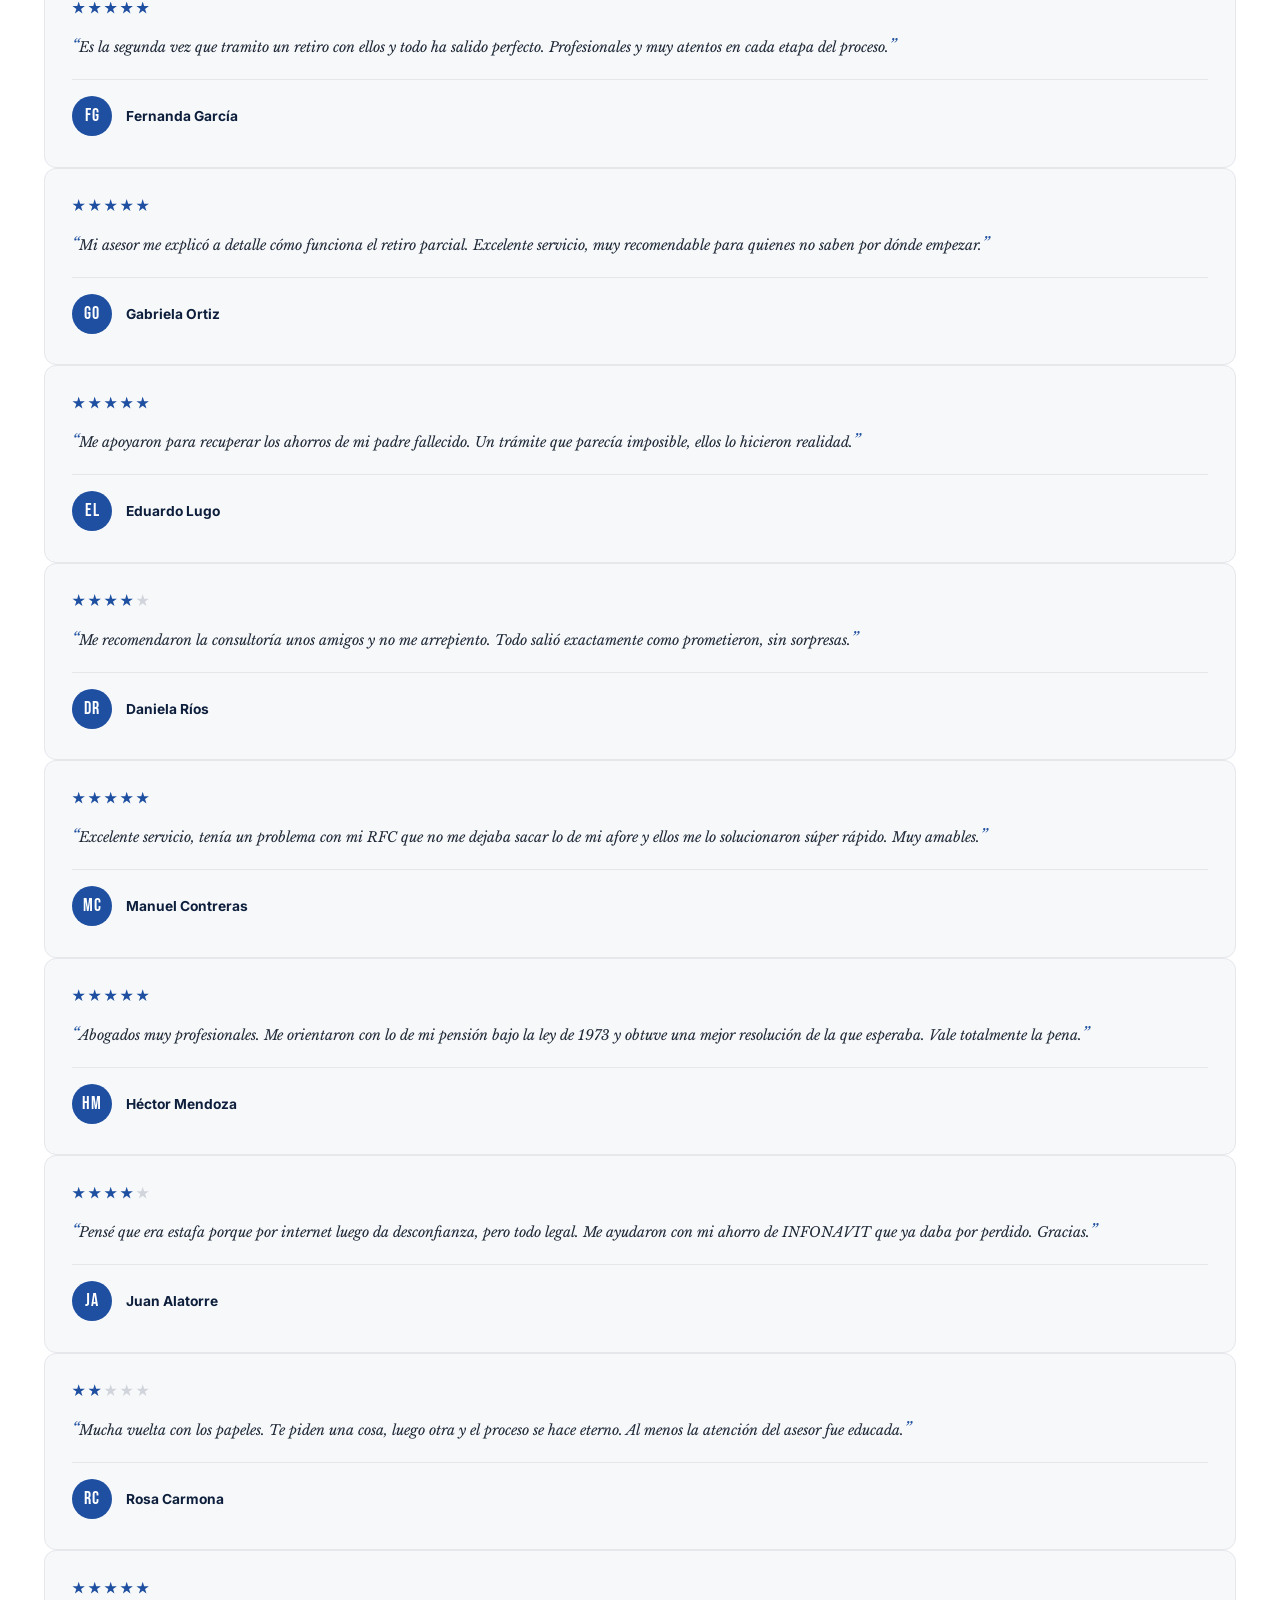
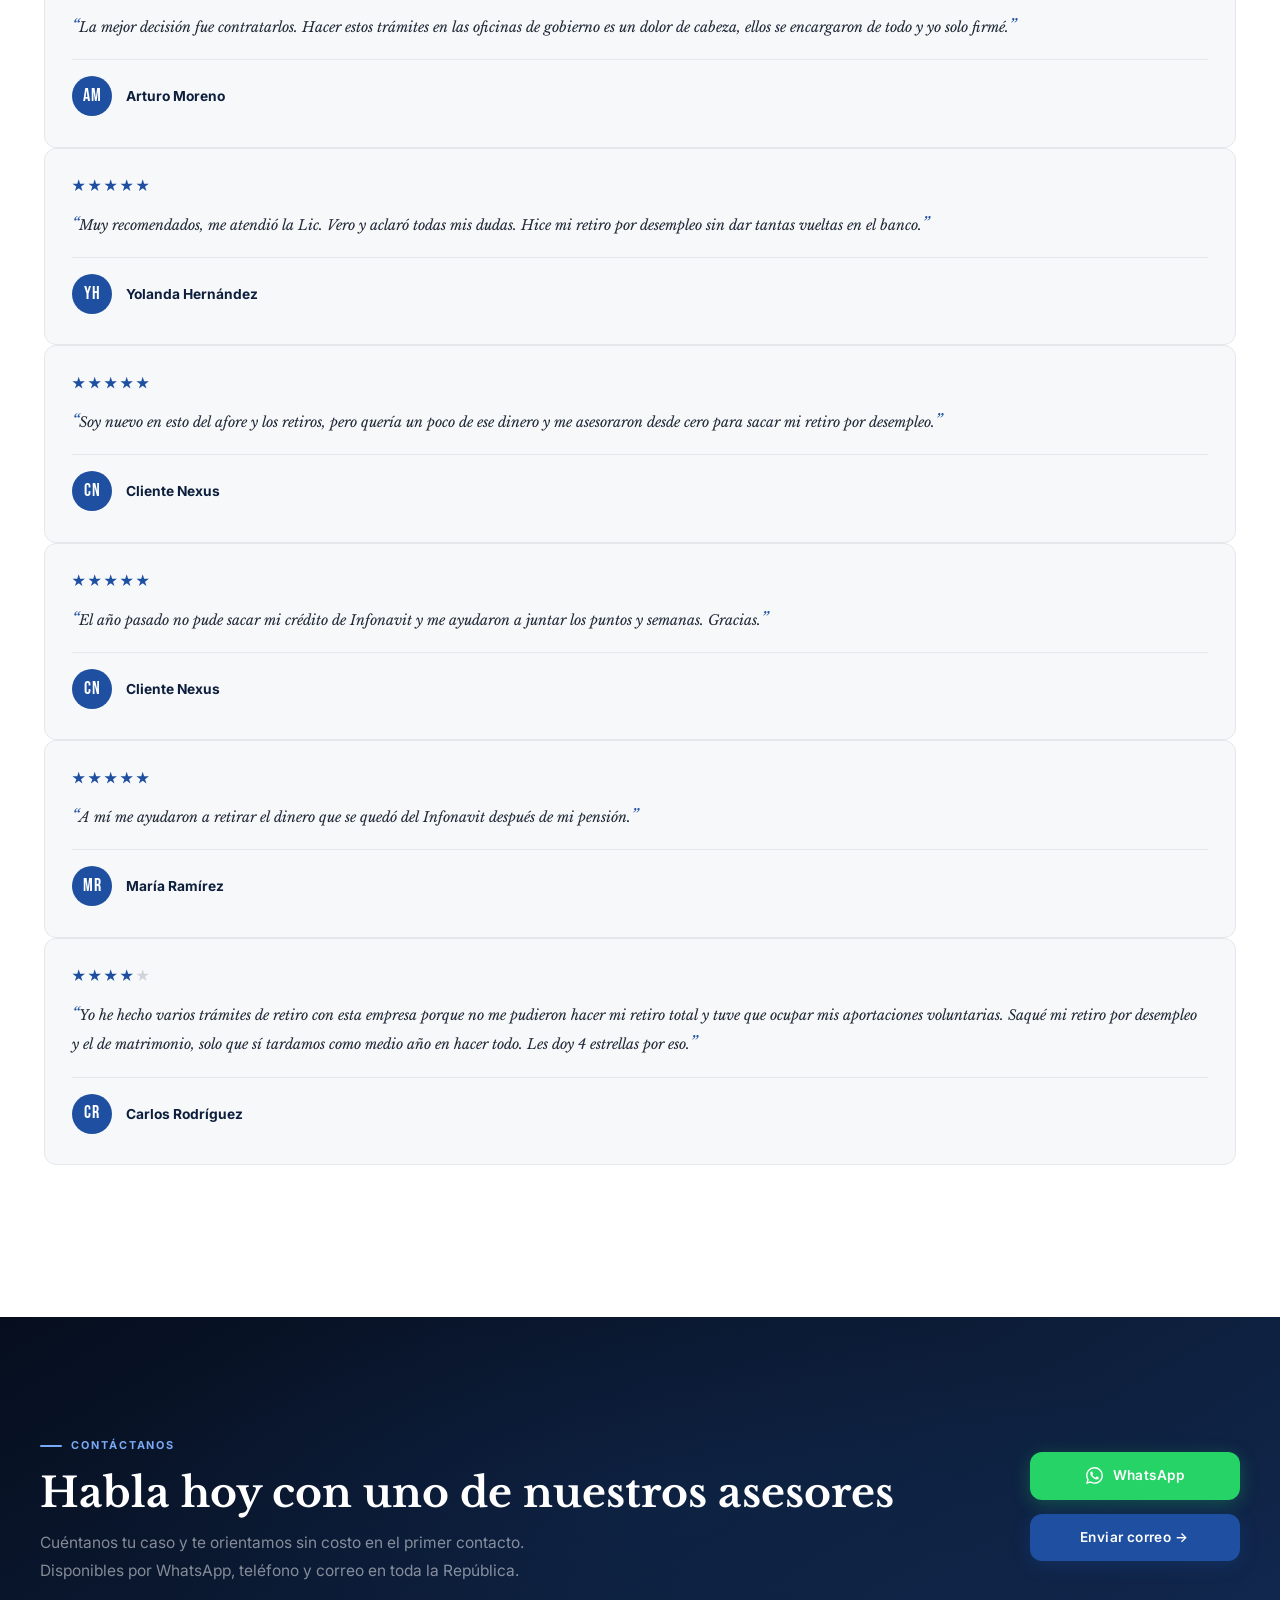
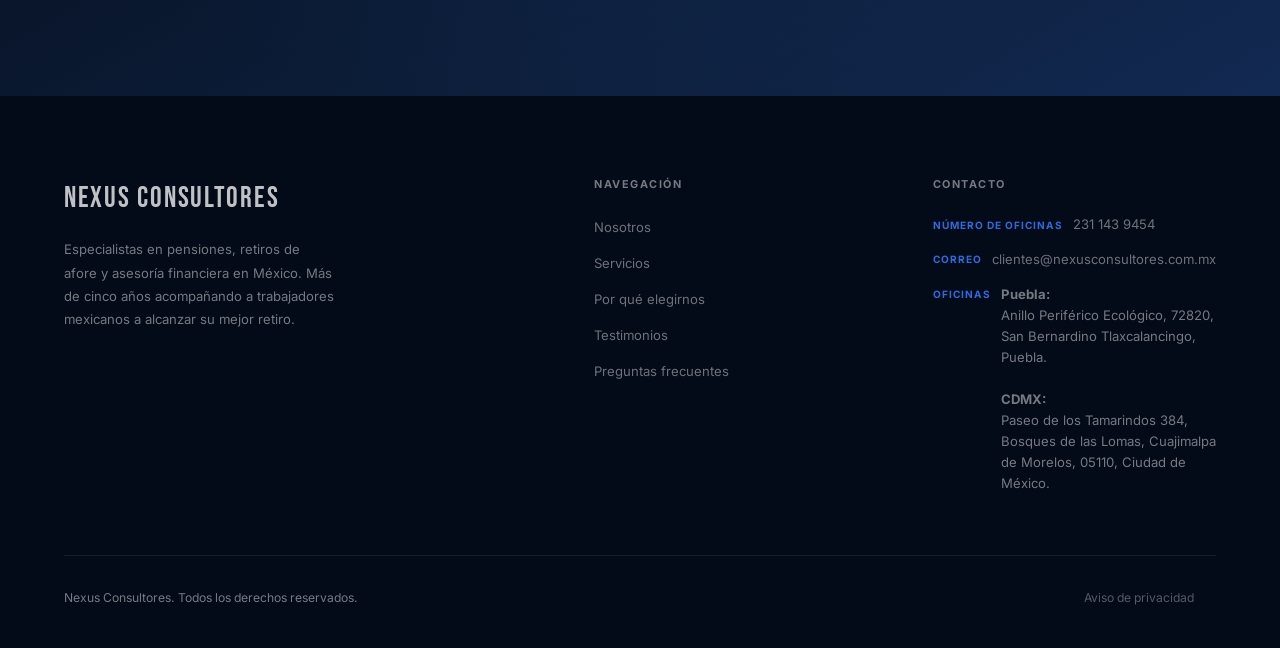
==== commit fdbb0f3d: "nexea" ====
--- a/index.html
+++ b/index.html
@@ -611,7 +611,11 @@
     .hero-bg-dots button.active { background:var(--blue-pale) }
 
     /* hero right — image carousel */
-    .hero-right { position:relative }
+    .hero-right {
+      position:relative;
+      width:100%;
+      min-width:0;
+    }
     .hcarousel {
       position:relative;
       width:100%;
@@ -642,10 +646,13 @@
       pointer-events:none;
     }
     .hcarousel-caption {
-      position:absolute;
-      left:0; right:0; bottom:0;
-      z-index:2;
-      padding:1.7rem 1.8rem;
+      position:relative;
+      left:auto;
+      right:auto;
+      bottom:auto;
+      z-index:auto;
+      padding:1.15rem .15rem 0;
+      background:transparent;
     }
     .hcarousel-tag {
       font-size:.65rem;
@@ -659,9 +666,9 @@
       font-family:'Libre Baskerville',serif;
       font-size:1.05rem;
       color:var(--white);
-      margin-bottom:.3rem;
-    }
-    .hcarousel-caption p { font-size:.82rem; color:rgba(255,255,255,.6); line-height:1.55; max-width:320px }
+      margin-bottom:.35rem;
+    }
+    .hcarousel-caption p { font-size:.82rem; color:rgba(255,255,255,.62); line-height:1.6; max-width:360px }
     .hcarousel-dots {
       position:absolute;
       top:1.2rem; right:1.2rem;
@@ -1184,7 +1191,7 @@
     ============================================= */
     @media(max-width:1024px) {
       .hero-inner { grid-template-columns:1fr }
-      .hero-right { max-width:420px; margin:0 auto }
+      .hero-right { max-width:440px; margin:0 auto }
       .why-layout { grid-template-columns:1fr; gap:3rem }
       .cta-inner { grid-template-columns:1fr }
       .cta-btns { flex-direction:row }
@@ -1216,8 +1223,25 @@
       .fc-row { flex-direction:column; gap:.25rem }
       .about-badge { right:0; bottom:-1rem }
 
-      .hero-right { display:none !important }
-      .hero-bg-carousel { display:block !important }
+      .hero-right {
+        display:block !important;
+        max-width:100%;
+        margin:2.2rem auto 0;
+      }
+      .hero-bg-carousel { display:none !important }
+      .hcarousel {
+        aspect-ratio:16/10;
+        border-radius:16px;
+      }
+      .hcarousel-caption {
+        min-height:0;
+        padding:1rem .15rem 0;
+        position:relative;
+      }
+      .hcarousel-caption h3 { font-size:1rem; }
+      .hcarousel-caption p { max-width:none; font-size:.8rem; }
+      .hcarousel-dots { top:.85rem; right:.85rem; }
+      .hcarousel-dots button { width:18px; }
 
       /* mob menu fixes */
       .mob-overlay {
@@ -1349,6 +1373,9 @@
 
     @media(max-width:480px) {
       .hero-h1 { font-size:2.4rem }
+      .hero-inner { padding-bottom:2.4rem; }
+      .hcarousel { aspect-ratio:4/3; }
+      .hcarousel-caption { padding-top:.85rem; }
       .section-title { font-size:1.8rem }
       .stat-n { font-size:2.3rem }
       #scrollTop { right:1rem; bottom:1rem }
@@ -1366,6 +1393,26 @@
     body.menu-open {
       overflow:hidden !important;
       touch-action:none;
+    }
+
+    /* Testimonials: responsive card sizing */
+    .swiper-testi .swiper-slide { height:auto; }
+    .swiper-testi .tcard { height:100%; }
+
+    @media(max-width:768px) {
+      #testimonials { padding:1rem 0 4.5rem; }
+      .testi-hd { margin-bottom:1.8rem; }
+      .swiper-testi {
+        padding:.4rem 0 3rem;
+        overflow:visible;
+      }
+      .tcard {
+        padding:1.35rem 1.2rem;
+        gap:.9rem;
+        border-radius:14px;
+      }
+      .ttext { font-size:.84rem; line-height:1.7; }
+      .tav { width:36px; height:36px; font-size:1rem; }
     }
   </style>
    <style>
@@ -1566,17 +1613,16 @@
             <div class="hcarousel-slide">
               <img src="img/contrato.jpg" alt="Clientes satisfechos Nexus Consultores" loading="lazy" />
             </div>
-            <div class="hcarousel-overlay"></div>
             <div class="hcarousel-dots" id="heroDots">
               <button class="active" data-i="0" aria-label="Imagen 1"></button>
               <button data-i="1" aria-label="Imagen 2"></button>
               <button data-i="2" aria-label="Imagen 3"></button>
             </div>
-            <div class="hcarousel-caption">
-              <div class="hcarousel-tag" id="heroCaptionTag">Gestión integral</div>
-              <h3 id="heroCaptionTitle">Retiros y pensiones sin complicaciones</h3>
-              <p id="heroCaptionText">Te acompañamos desde el primer trámite hasta el depósito en tu cuenta.</p>
-            </div>
+          </div>
+          <div class="hcarousel-caption" aria-live="polite">
+            <div class="hcarousel-tag" id="heroCaptionTag">Gestión integral</div>
+            <h3 id="heroCaptionTitle">Retiros y pensiones sin complicaciones</h3>
+            <p id="heroCaptionText">Te acompañamos desde el primer trámite hasta el depósito en tu cuenta.</p>
           </div>
         </div>
       </div>
@@ -1816,6 +1862,10 @@
 <div class="swiper-slide"><div class="tcard"><div class="tstars"><span class="star"></span><span class="star"></span><span class="star"></span><span class="star"></span><span class="star"></span></div><p class="ttext">La mejor decisión fue contratarlos. Hacer estos trámites en las oficinas de gobierno es un dolor de cabeza, ellos se encargaron de todo y yo solo firmé.</p><div class="tauth"><div class="tav">AM</div><div><div class="tname">Arturo Moreno</div></div></div></div></div>
 <div class="swiper-slide"><div class="tcard"><div class="tstars"><span class="star"></span><span class="star"></span><span class="star"></span><span class="star"></span><span class="star"></span></div><p class="ttext">Muy recomendados, me atendió la Lic. Vero y aclaró todas mis dudas. Hice mi retiro por desempleo sin dar tantas vueltas en el banco.</p><div class="tauth"><div class="tav">YH</div><div><div class="tname">Yolanda Hernández</div></div></div></div></div>
 
+<!-- Testimonios adicionales: identidad mostrada de forma anónima por privacidad -->
+<div class="swiper-slide"><div class="tcard"><div class="tstars"><span class="star"></span><span class="star"></span><span class="star"></span><span class="star"></span><span class="star"></span></div><p class="ttext">Soy nuevo en esto del afore y los retiros, pero quería un poco de ese dinero y me asesoraron desde cero para sacar mi retiro por desempleo.</p><div class="tauth"><div class="tav">CN</div><div><div class="tname">Cliente Nexus</div></div></div></div></div>
+<div class="swiper-slide"><div class="tcard"><div class="tstars"><span class="star"></span><span class="star"></span><span class="star"></span><span class="star"></span><span class="star"></span></div><p class="ttext">El año pasado no pude sacar mi crédito de Infonavit y me ayudaron a juntar los puntos y semanas. Gracias.</p><div class="tauth"><div class="tav">CN</div><div><div class="tname">Cliente Nexus</div></div></div></div></div>
+
 <!-- Nuevo testimonio: 5 estrellas -->
 <div class="swiper-slide"><div class="tcard"><div class="tstars"><span class="star"></span><span class="star"></span><span class="star"></span><span class="star"></span><span class="star"></span></div><p class="ttext">A mí me ayudaron a retirar el dinero que se quedó del Infonavit después de mi pensión.</p><div class="tauth"><div class="tav">MR</div><div><div class="tname">María Ramírez</div></div></div></div></div>
 
@@ -2017,7 +2067,7 @@
         btn.addEventListener('click', () => { goTo(+btn.dataset.i); start(); });
       });
 
-      const carouselEl = document.getElementById('heroCarousel');
+      const carouselEl = document.querySelector('.hero-right');
       carouselEl.addEventListener('mouseenter', stop);
       carouselEl.addEventListener('mouseleave', start);
 
